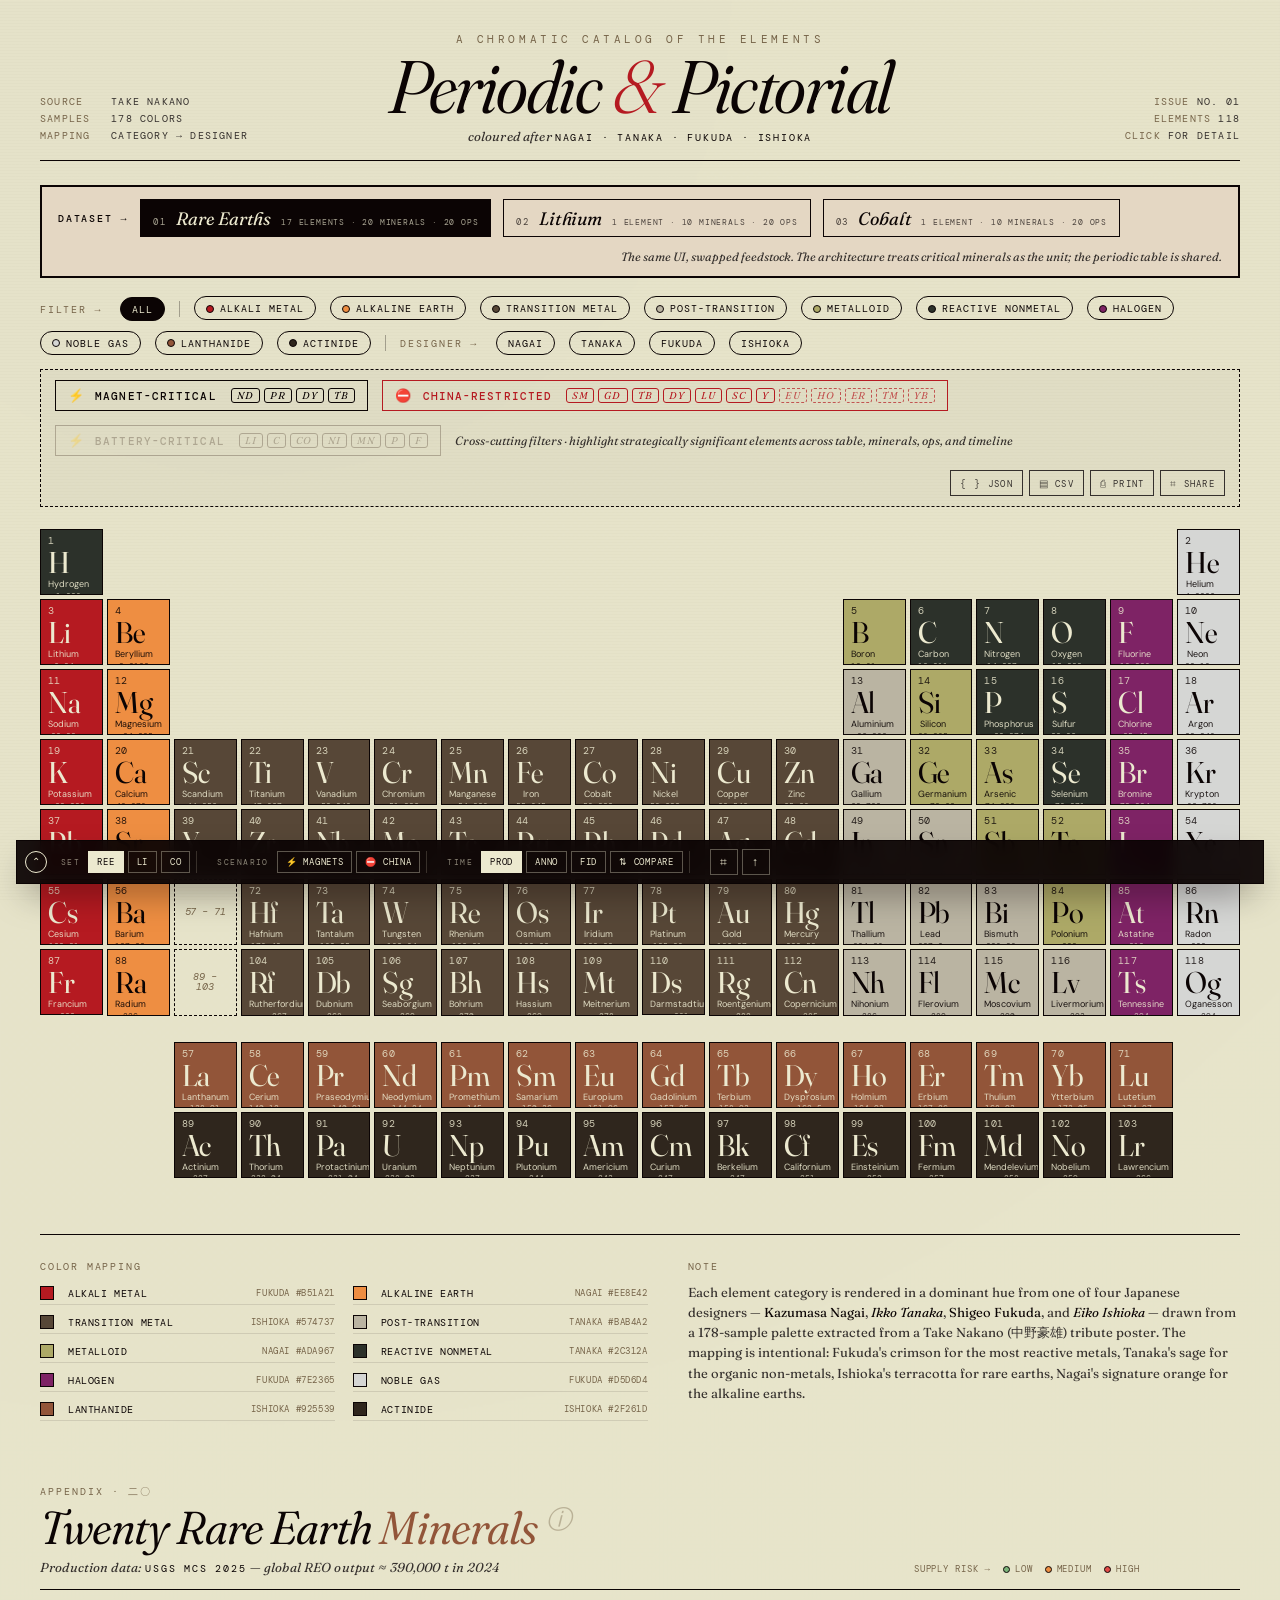
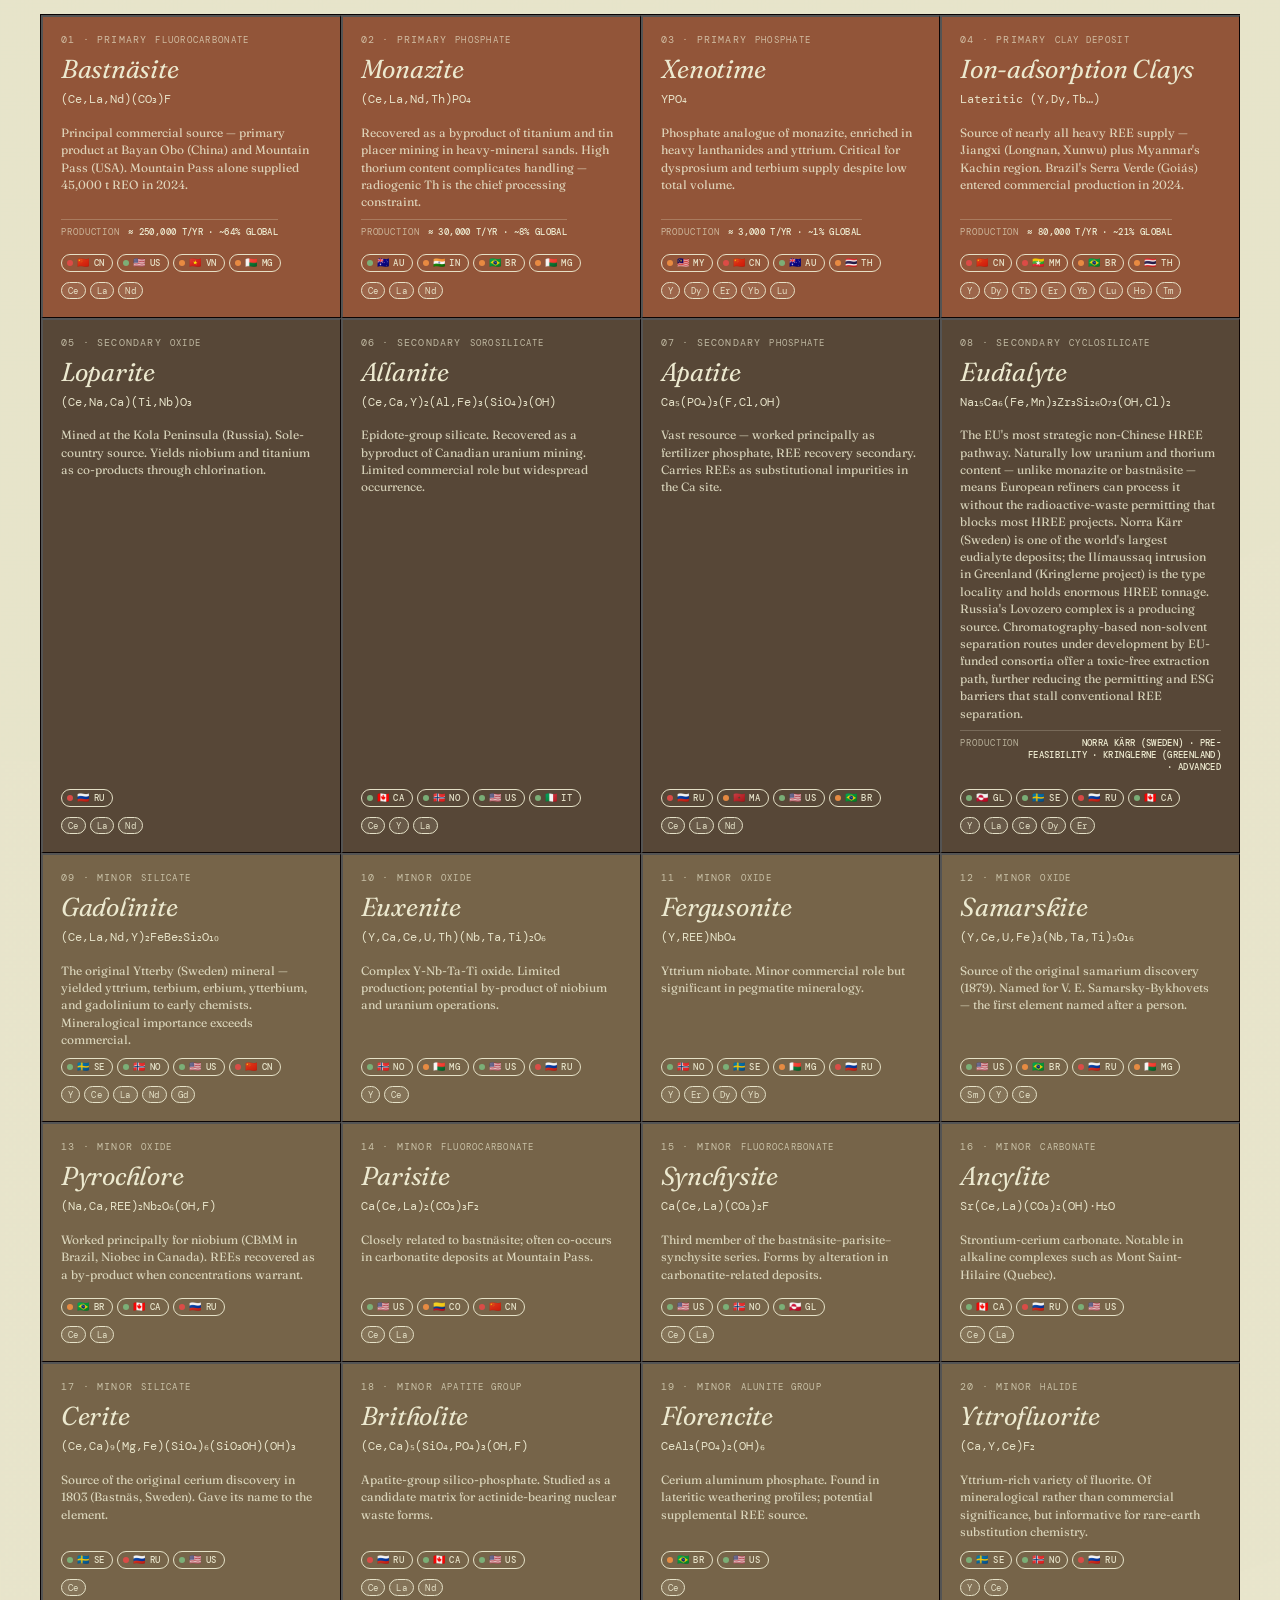
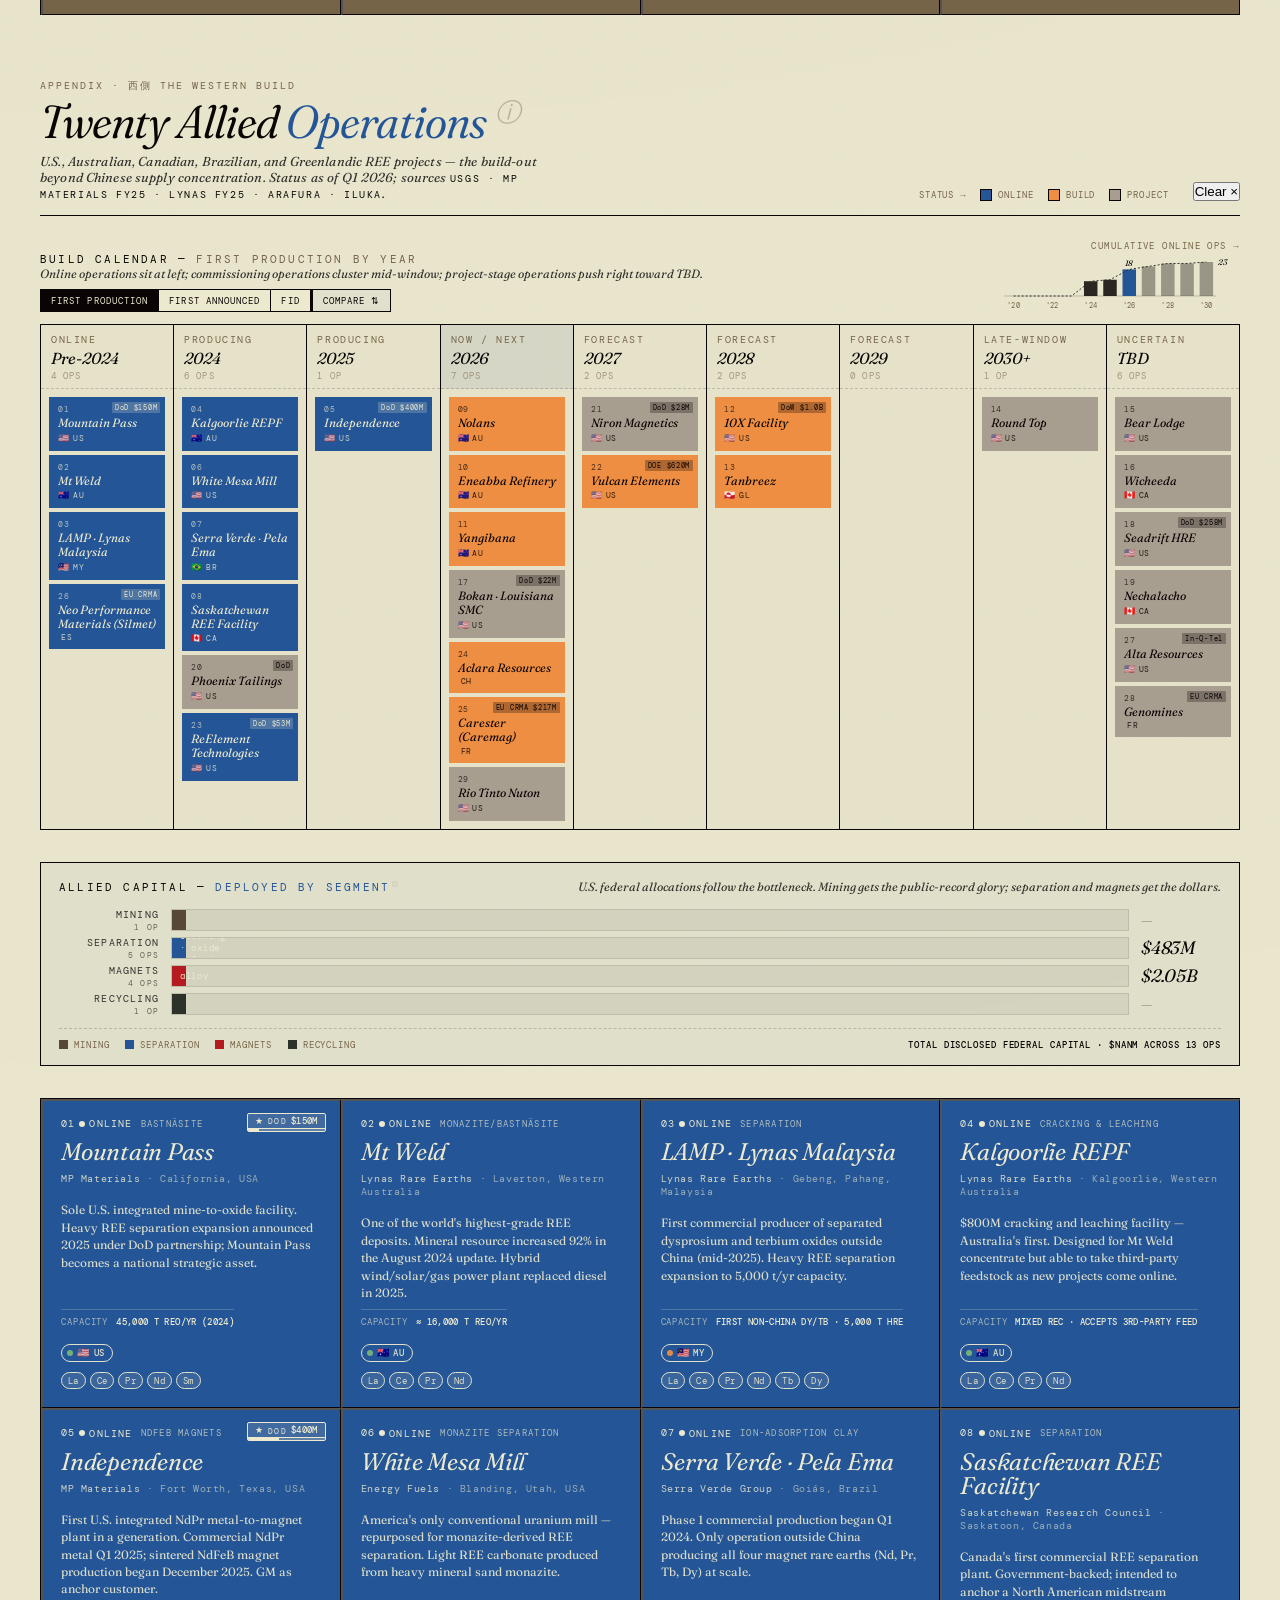
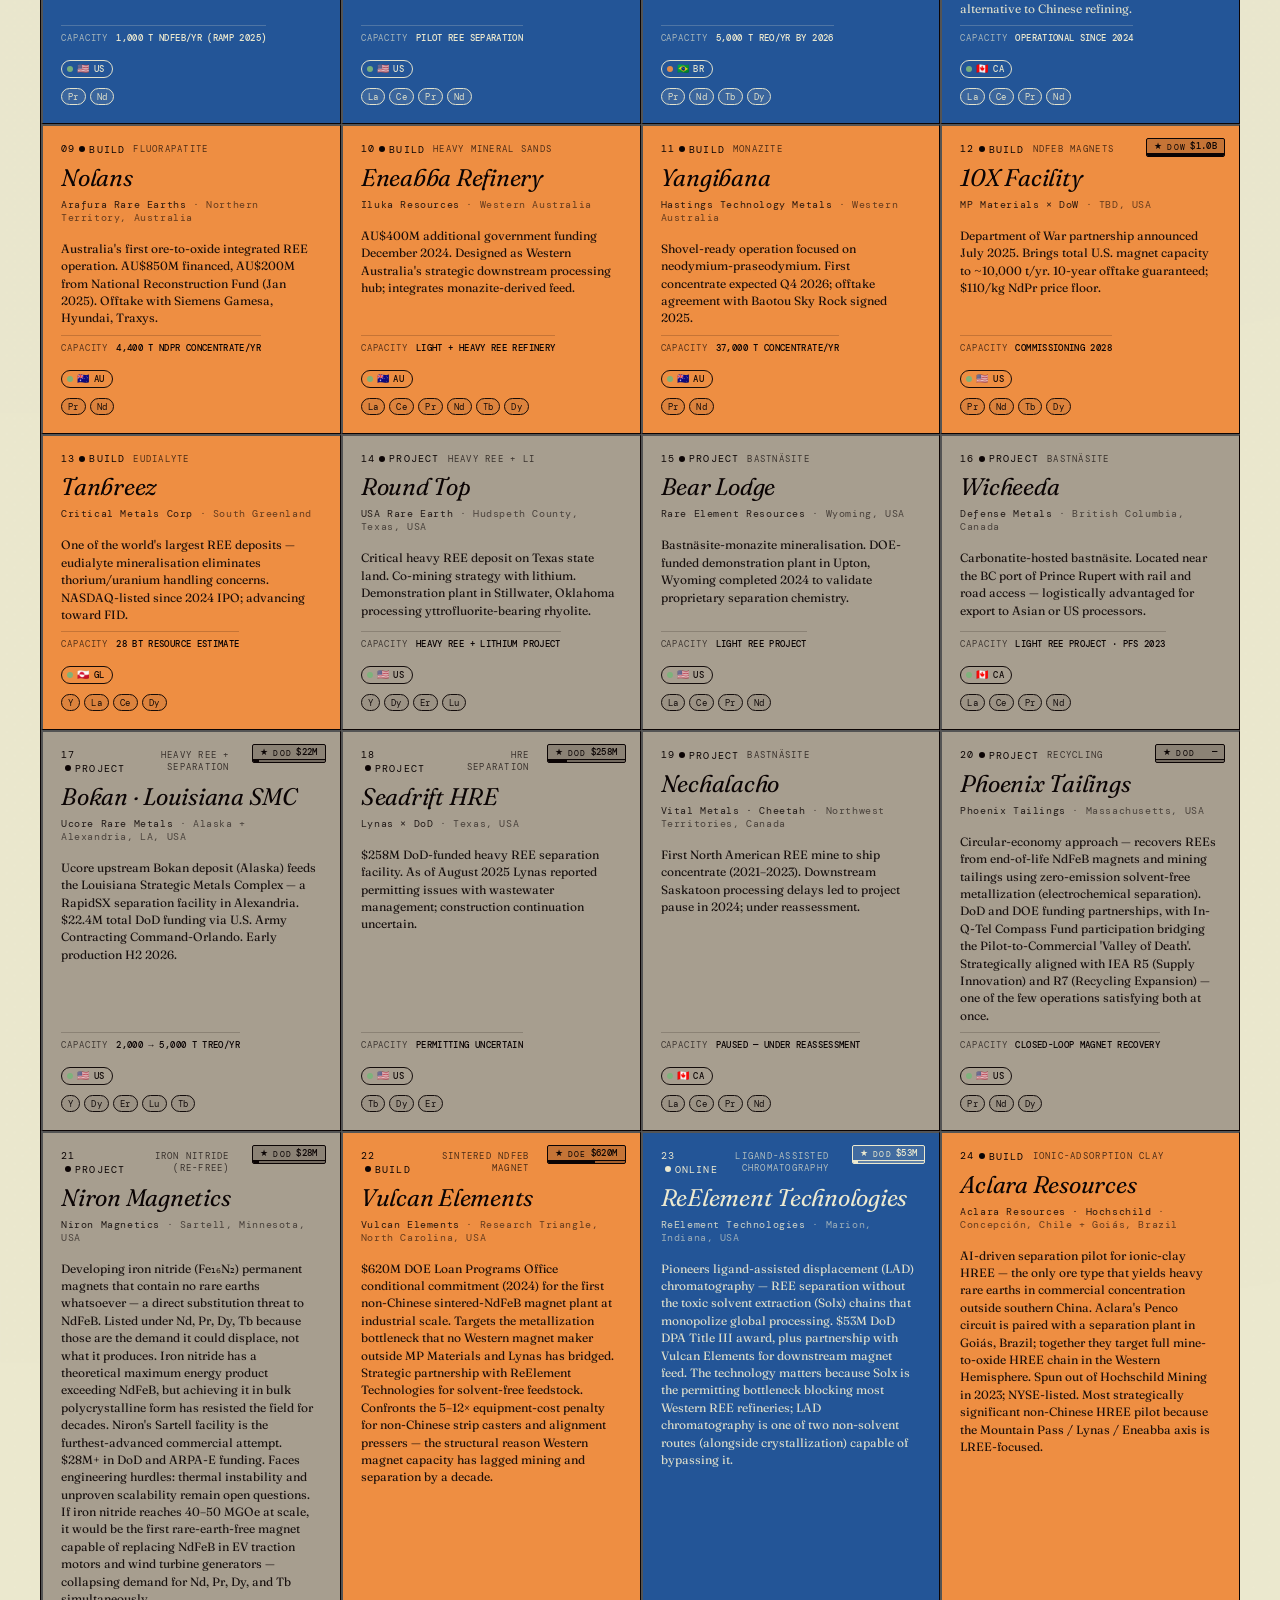
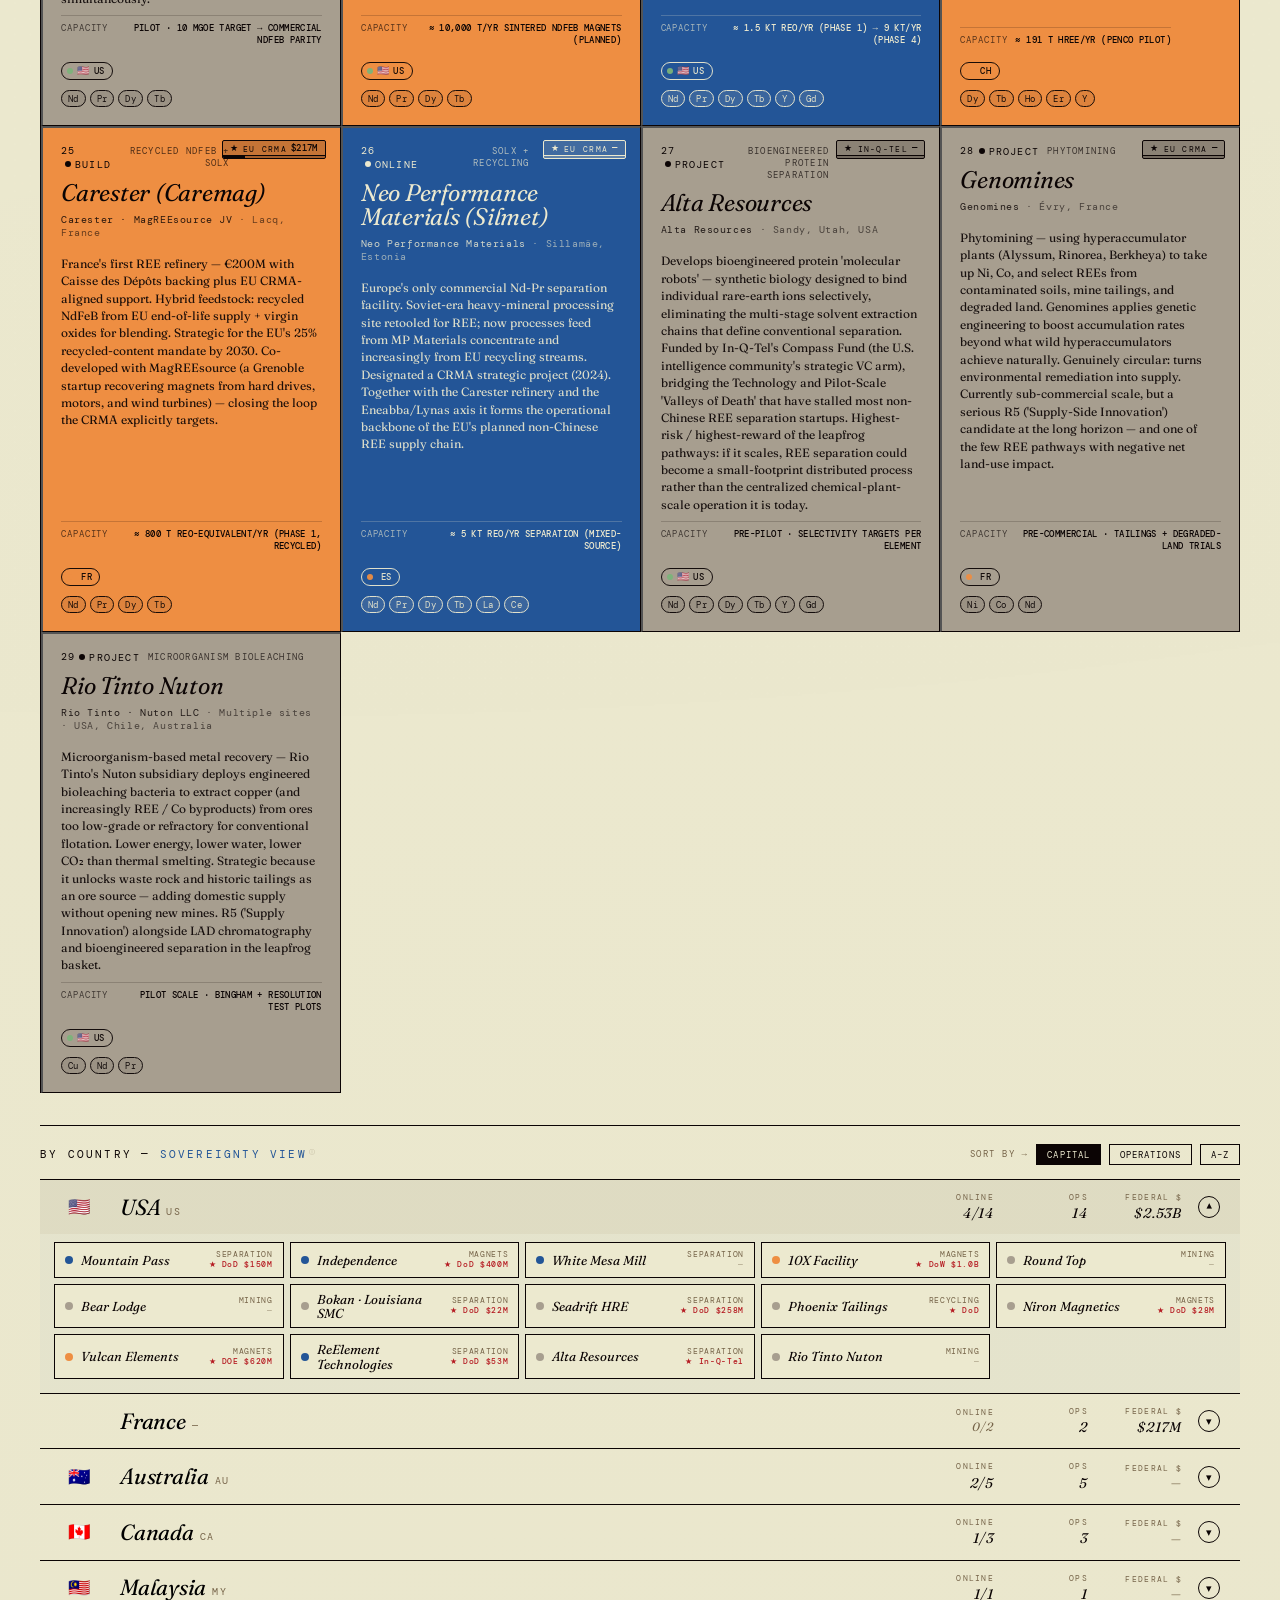
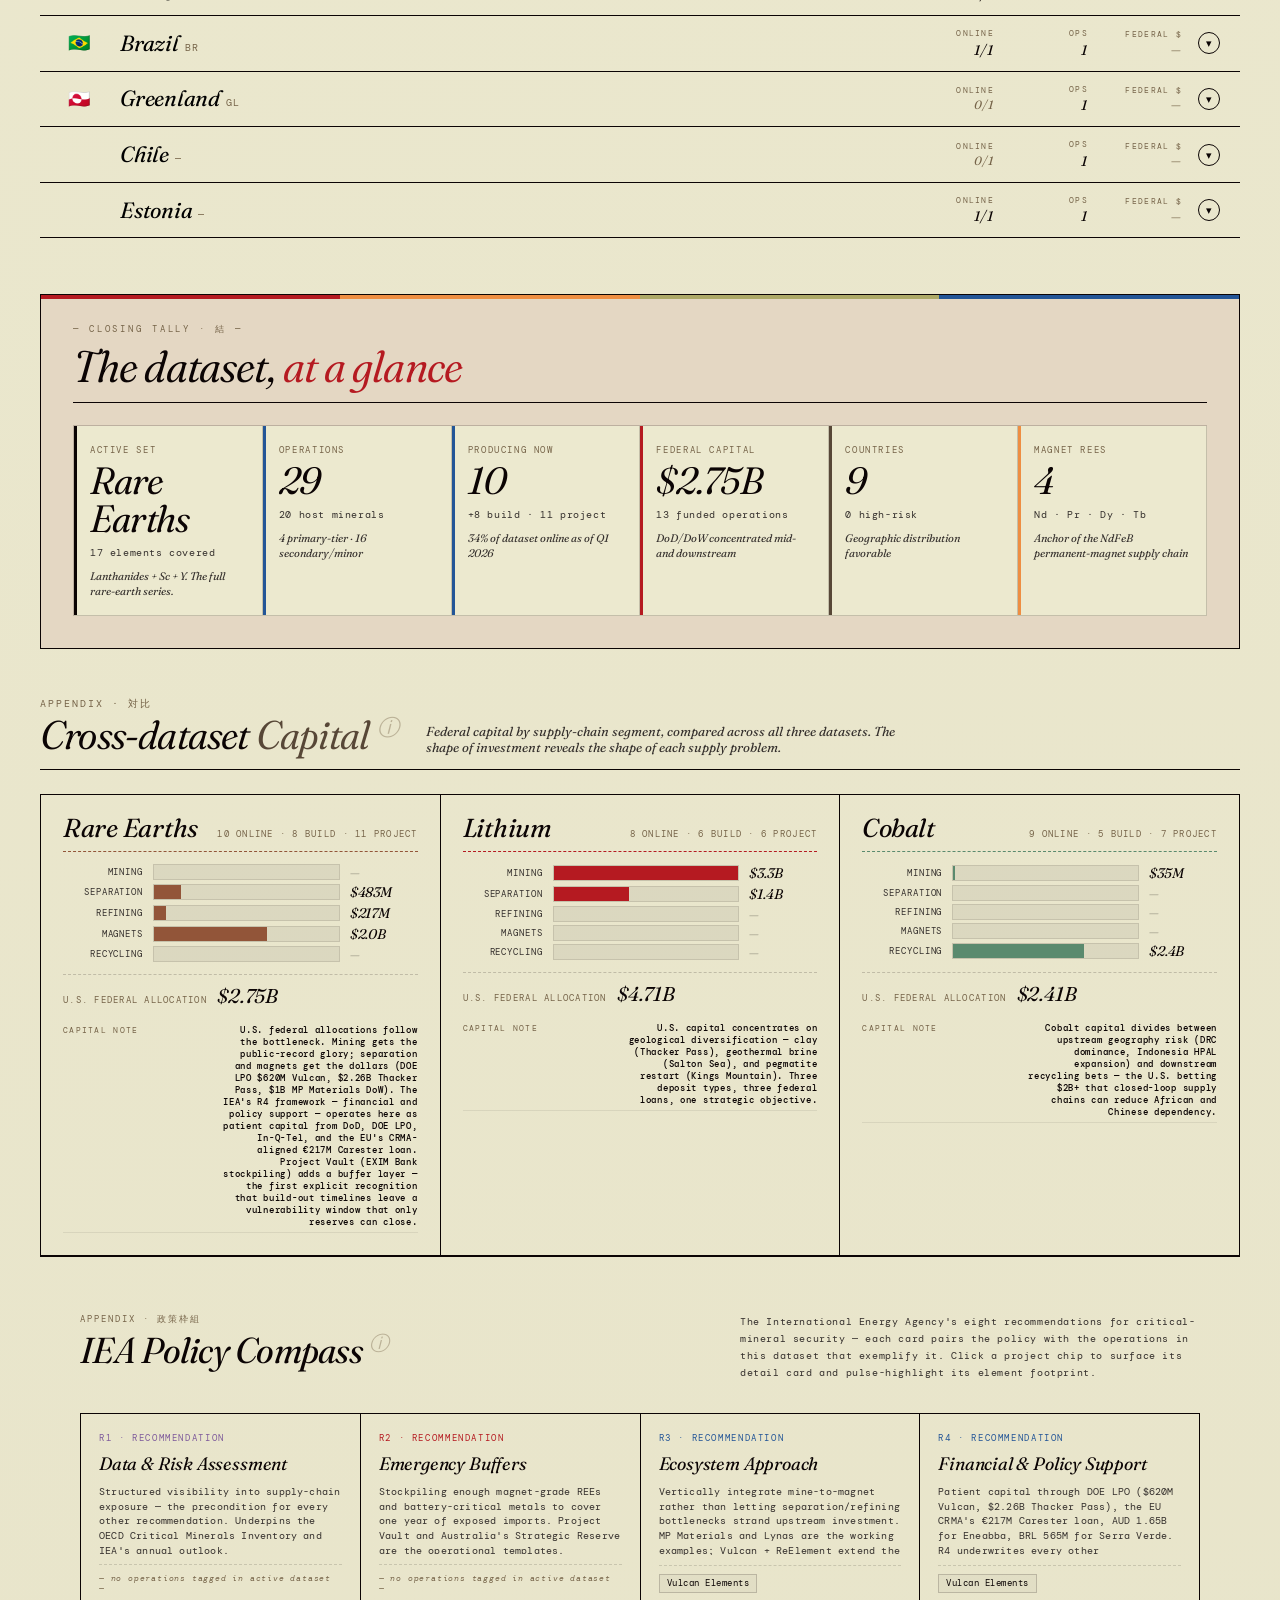
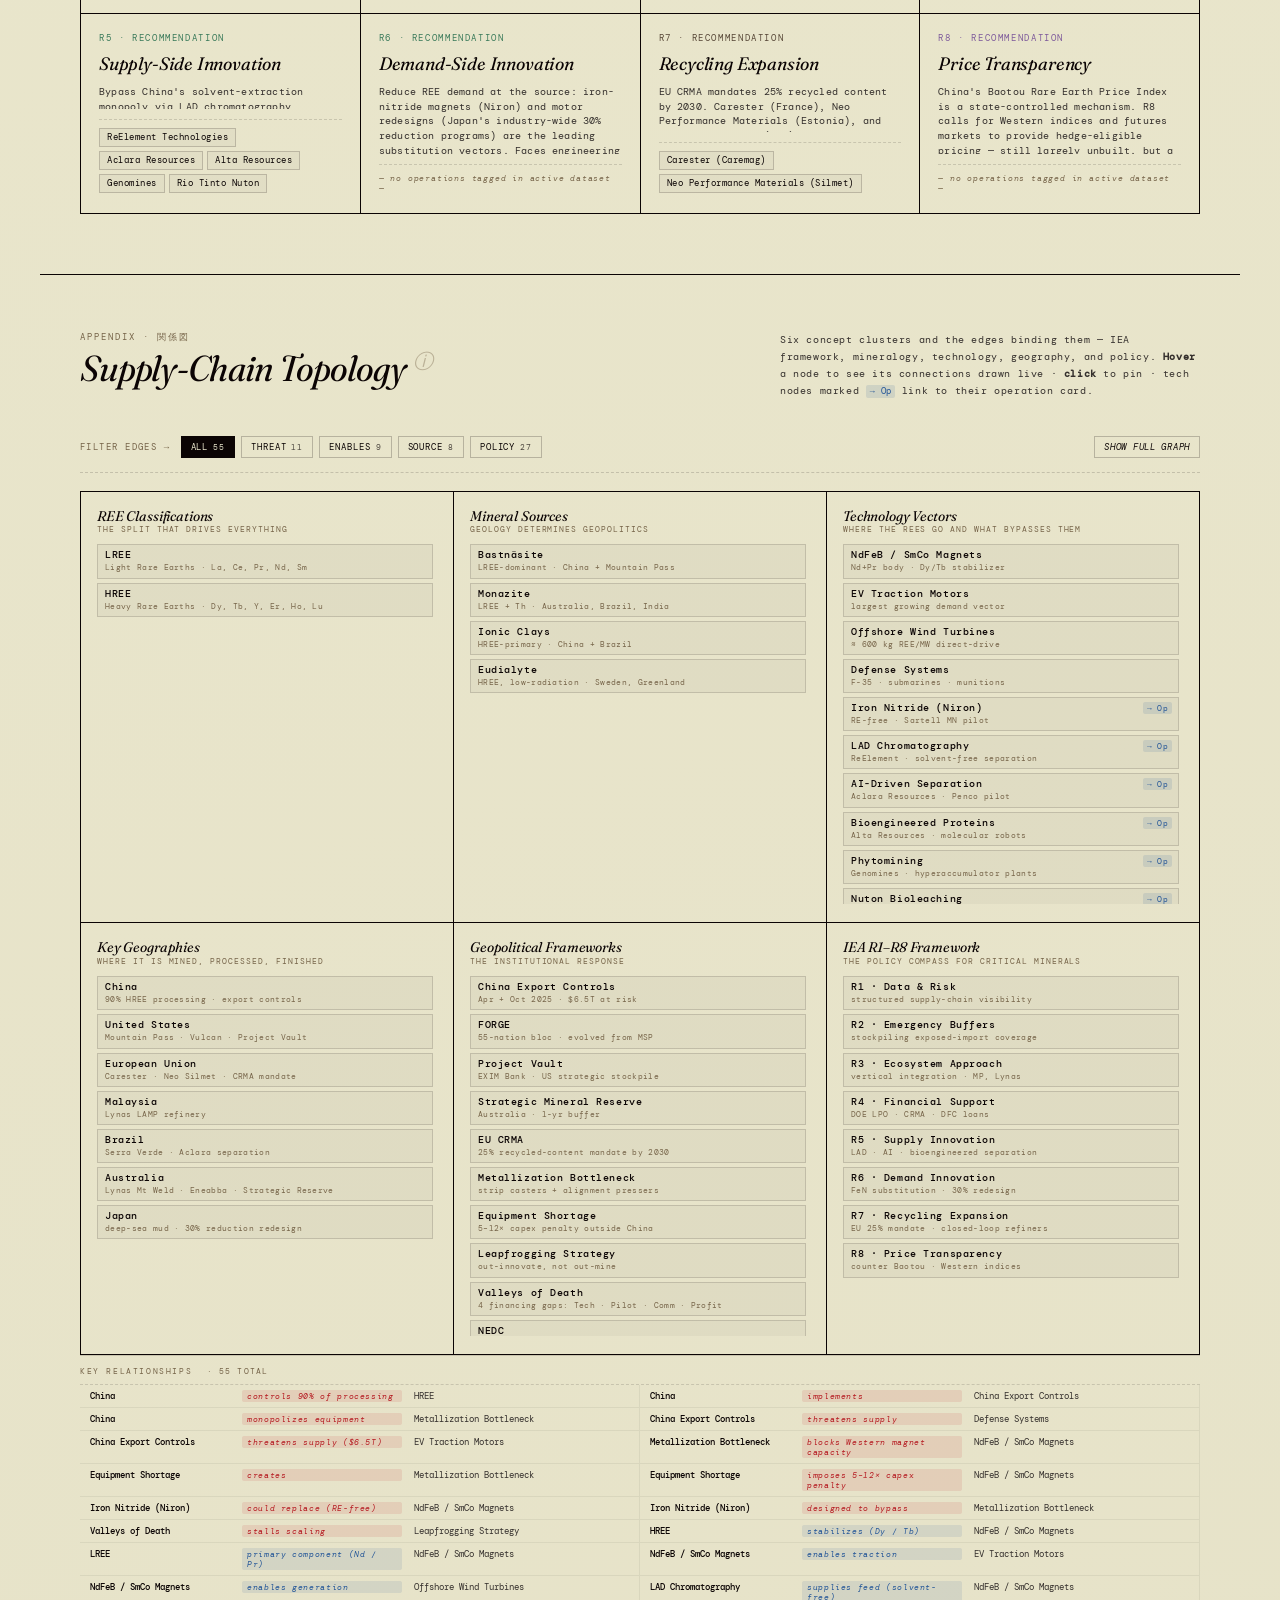
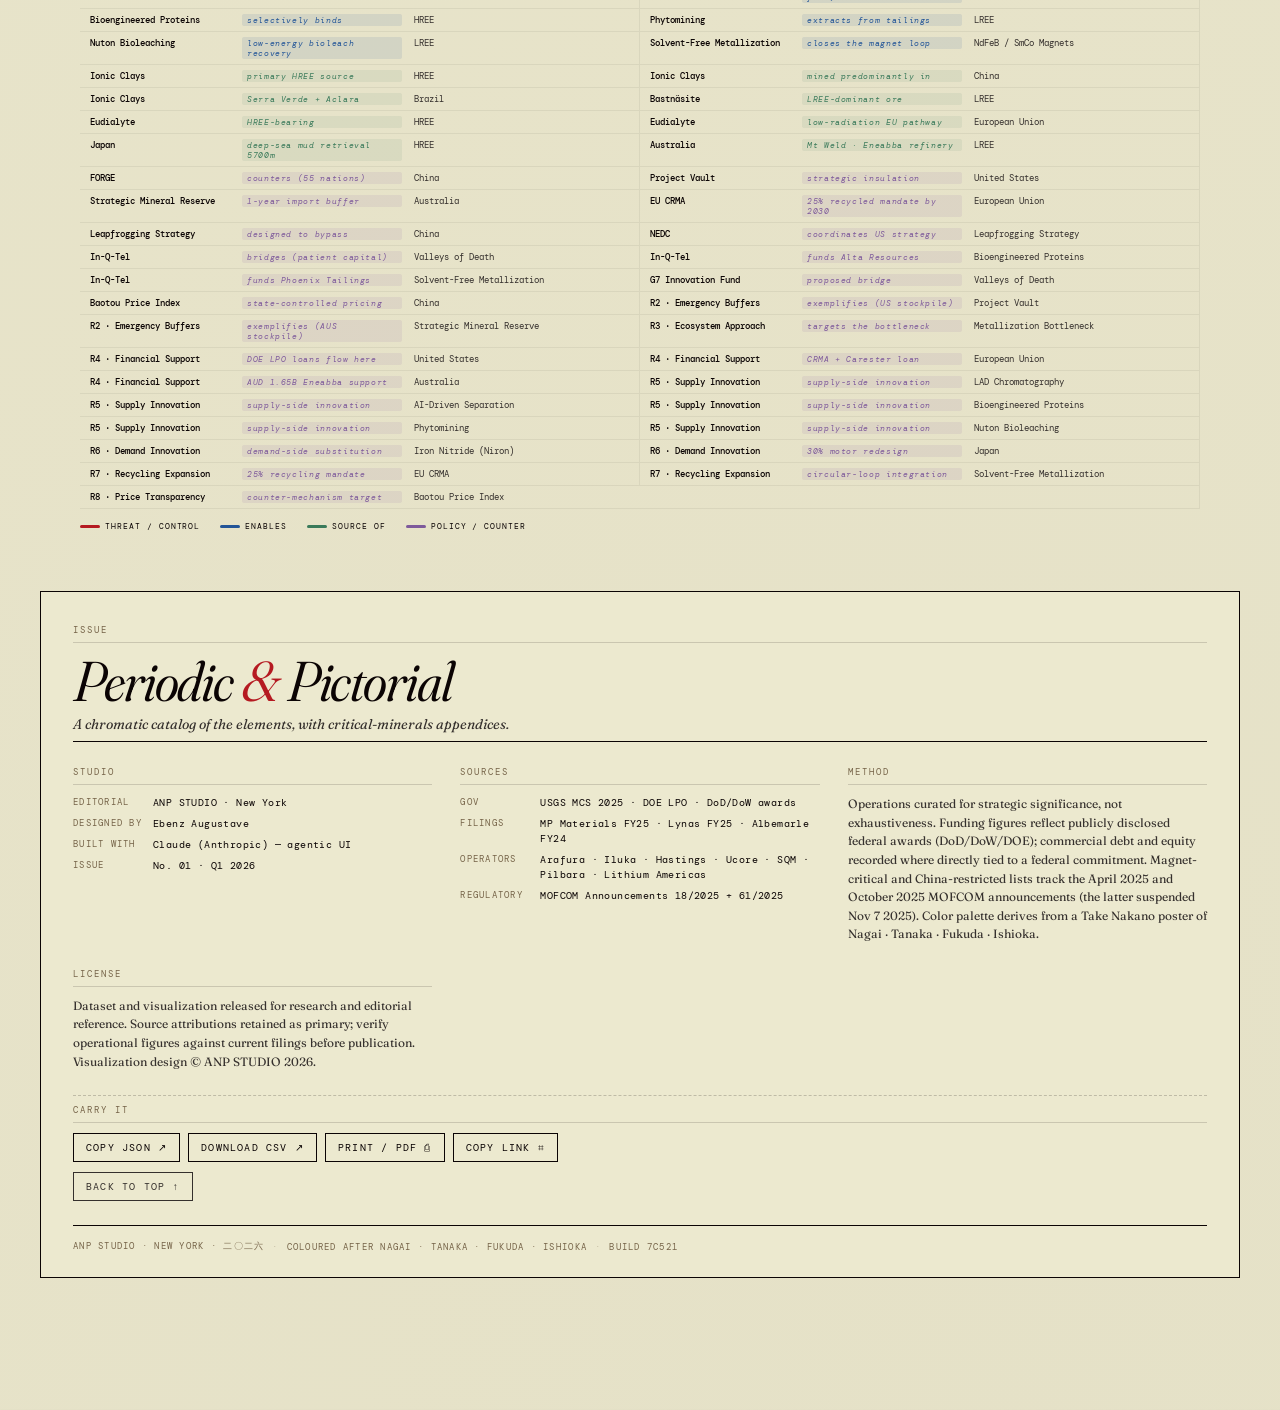
==== periodic-table.html @ ca3b2a59 "Cards: row-stretch + scrollable note (the working pattern) The natural-height approach (commit 3d85c" ====
<!DOCTYPE html>
<html lang="en">
<head>
<meta charset="UTF-8" />
<meta name="viewport" content="width=device-width, initial-scale=1.0" />
<title>The Periodic Table — after Nakano</title>
<link rel="preconnect" href="https://fonts.googleapis.com">
<link rel="preconnect" href="https://fonts.gstatic.com" crossorigin>
<link href="https://fonts.googleapis.com/css2?family=Fraunces:opsz,wght,SOFT@9..144,300..900,0..100&family=DM+Mono:wght@300;400;500&family=DM+Sans:opsz,wght@9..40,300..600&display=swap" rel="stylesheet">
<style>
  :root {
    /* Source palette — Take Nakano poster of Nagai · Tanaka · Fukuda · Ishioka */
    --bg-paper: #ECE9CF;          /* Fukuda — vellum cream */
    --bg-paper-2: #E4D7C3;        /* Ishioka — warmer cream */
    --ink: #0B0404;               /* Nagai — deep black */
    --ink-soft: #35302D;          /* Nagai — soft warm gray */
    --ink-muted: #766449;          /* Nagai — khaki */
    --rule: #0B0404;

    /* Category colors mapped to the four designers */
    --c-alkali:     #B51A21;       /* Fukuda — crimson */
    --c-alkaline:   #EE8E42;       /* Nagai  — orange */
    --c-transition: #574737;       /* Ishioka — umber */
    --c-post:       #BAB4A2;       /* Tanaka  — warm gray */
    --c-metalloid:  #ADA967;       /* Nagai   — olive */
    --c-nonmetal:   #2C312A;       /* Tanaka  — sage */
    --c-halogen:    #7E2365;       /* Fukuda  — magenta */
    --c-noble:      #D5D6D4;       /* Fukuda  — pale gray */
    --c-lanthanide: #925539;       /* Ishioka — terracotta */
    --c-actinide:   #2F261D;       /* Ishioka — near-black brown */

    /* Text-on-color */
    --on-light: #0B0404;
    --on-dark:  #ECE9CF;
  }

  * { box-sizing: border-box; margin: 0; padding: 0; }

  html, body {
    background: var(--bg-paper);
    color: var(--ink);
    font-family: "DM Sans", system-ui, sans-serif;
    font-feature-settings: "ss01", "ss02";
    -webkit-font-smoothing: antialiased;
    text-rendering: optimizeLegibility;
  }

  body {
    min-height: 100vh;
    padding: 32px 40px 80px;
    background-image:
      radial-gradient(circle at 20% 0%, rgba(11,4,4,0.03), transparent 60%),
      radial-gradient(circle at 80% 100%, rgba(118,100,73,0.06), transparent 50%);
  }

  /* Subtle paper texture */
  body::before {
    content: "";
    position: fixed; inset: 0;
    pointer-events: none;
    background-image:
      repeating-linear-gradient(0deg,
        rgba(11,4,4,0.012) 0px, rgba(11,4,4,0.012) 1px,
        transparent 1px, transparent 3px);
    z-index: 1;
  }

  /* ======== HEADER ======== */
  .masthead {
    display: grid;
    grid-template-columns: 1fr auto 1fr;
    align-items: end;
    gap: 24px;
    padding-bottom: 16px;
    border-bottom: 1px solid var(--ink);
    margin-bottom: 24px;
    position: relative;
    z-index: 2;
  }

  .colophon {
    font-family: "DM Mono", monospace;
    font-size: 10px;
    letter-spacing: 0.12em;
    text-transform: uppercase;
    color: var(--ink-soft);
    line-height: 1.7;
  }
  .colophon .label {
    display: inline-block;
    width: 64px;
    color: var(--ink-muted);
  }

  .title-block {
    text-align: center;
    padding: 0 8px;
  }
  .super {
    font-family: "DM Mono", monospace;
    font-size: 11px;
    letter-spacing: 0.32em;
    text-transform: uppercase;
    color: var(--ink-muted);
    margin-bottom: 6px;
  }
  h1 {
    font-family: "Fraunces", serif;
    font-variation-settings: "opsz" 144, "SOFT" 30;
    font-weight: 360;
    font-size: clamp(38px, 5.8vw, 78px);
    letter-spacing: -0.02em;
    line-height: 0.92;
    font-style: italic;
  }
  h1 .amp {
    font-style: italic;
    font-weight: 300;
    color: var(--c-alkali);
  }
  .deck {
    font-family: "Fraunces", serif;
    font-variation-settings: "opsz" 14;
    font-size: 13px;
    font-style: italic;
    color: var(--ink-soft);
    margin-top: 8px;
    letter-spacing: 0.01em;
  }
  .deck .designers {
    font-style: normal;
    font-family: "DM Mono", monospace;
    font-size: 10px;
    letter-spacing: 0.18em;
    text-transform: uppercase;
    color: var(--ink);
  }

  .meta {
    text-align: right;
    font-family: "DM Mono", monospace;
    font-size: 10px;
    letter-spacing: 0.12em;
    text-transform: uppercase;
    color: var(--ink-soft);
    line-height: 1.7;
  }
  .meta .label { color: var(--ink-muted); display: inline-block; min-width: 60px; }

  /* ======== DATASET STRIP — top-level mode switcher ======== */
  .dataset-strip {
    display: flex;
    align-items: center;
    gap: 12px;
    padding: 12px 16px;
    margin-bottom: 18px;
    border: 2px solid var(--ink);
    background: var(--bg-paper-2);
    flex-wrap: wrap;
    position: relative;
    z-index: 2;
  }
  .dataset-strip-label {
    font-family: "DM Mono", monospace;
    font-size: 10px;
    letter-spacing: 0.18em;
    text-transform: uppercase;
    color: var(--ink);
    font-weight: 500;
  }
  .dataset-btn {
    display: inline-flex;
    align-items: baseline;
    gap: 10px;
    background: transparent;
    border: 1px solid var(--ink);
    padding: 7px 12px 6px;
    cursor: pointer;
    transition: all 0.18s ease;
    font-family: inherit;
    color: var(--ink);
  }
  .dataset-btn:hover {
    background: rgba(11, 4, 4, 0.06);
  }
  .dataset-btn.active {
    background: var(--ink);
    color: var(--bg-paper);
  }
  .dataset-btn .ds-tag {
    font-family: "DM Mono", monospace;
    font-size: 9px;
    letter-spacing: 0.16em;
    opacity: 0.7;
  }
  .dataset-btn .ds-name {
    font-family: "Fraunces", serif;
    font-style: italic;
    font-variation-settings: "opsz" 24;
    font-size: 18px;
    letter-spacing: -0.01em;
  }
  .dataset-btn .ds-meta {
    font-family: "DM Mono", monospace;
    font-size: 8px;
    letter-spacing: 0.1em;
    text-transform: uppercase;
    opacity: 0.7;
  }
  .dataset-strip-note {
    font-family: "Fraunces", serif;
    font-style: italic;
    font-variation-settings: "opsz" 14;
    font-size: 12px;
    color: var(--ink-soft);
    margin-left: auto;
    flex: 1;
    text-align: right;
    min-width: 240px;
  }
  @media (max-width: 720px) {
    .dataset-strip-note { text-align: left; }
  }

  /* ======== FILTERS ======== */
  .controls {
    display: flex;
    flex-wrap: wrap;
    align-items: baseline;
    gap: 10px 14px;
    margin-bottom: 22px;
    position: relative;
    z-index: 2;
  }
  .controls-label {
    font-family: "DM Mono", monospace;
    font-size: 10px;
    letter-spacing: 0.18em;
    text-transform: uppercase;
    color: var(--ink-muted);
    margin-right: 4px;
  }
  .pill {
    cursor: pointer;
    background: transparent;
    border: 1px solid var(--ink);
    color: var(--ink);
    font-family: "DM Mono", monospace;
    font-size: 10px;
    letter-spacing: 0.1em;
    text-transform: uppercase;
    padding: 5px 11px 4px;
    border-radius: 999px;
    transition: all 0.18s ease;
    display: inline-flex;
    align-items: center;
    gap: 6px;
  }
  .pill:hover { background: var(--ink); color: var(--bg-paper); }
  .pill.active {
    background: var(--ink);
    color: var(--bg-paper);
  }
  .pill .swatch {
    width: 8px; height: 8px;
    border-radius: 50%;
    background: var(--swatch, currentColor);
    border: 1px solid currentColor;
  }
  .controls-divider {
    width: 1px; height: 16px; background: var(--ink); opacity: 0.3;
    align-self: center;
  }

  /* Magnet-critical filter bar — sits below standard filters */
  .magnet-bar {
    display: flex;
    align-items: center;
    gap: 14px;
    margin: -8px 0 22px;
    padding: 10px 14px;
    border: 1px dashed var(--ink);
    background: rgba(11, 4, 4, 0.025);
    position: relative;
    z-index: 2;
    flex-wrap: wrap;
  }
  .magnet-btn {
    display: inline-flex;
    align-items: center;
    gap: 10px;
    background: transparent;
    border: 1px solid var(--ink);
    color: var(--ink);
    font-family: "DM Mono", monospace;
    font-size: 11px;
    letter-spacing: 0.1em;
    text-transform: uppercase;
    padding: 7px 12px;
    cursor: pointer;
    transition: all 0.18s ease;
  }
  .magnet-btn:hover { background: var(--ink); color: var(--bg-paper); }
  .magnet-btn.active { background: var(--ink); color: var(--bg-paper); }
  .magnet-btn.active .me {
    background: var(--bg-paper);
    color: var(--ink);
    border-color: var(--bg-paper);
  }
  .magnet-btn.active .me-pending {
    background: transparent;
    color: var(--bg-paper);
    border: 1px dashed var(--bg-paper);
  }
  .china-btn {
    border-color: #B51A21;       /* Fukuda crimson — signals restriction */
    color: #B51A21;
  }
  .china-btn:hover {
    background: #B51A21;
    color: var(--bg-paper);
  }
  .china-btn.active {
    background: #B51A21;
    color: var(--bg-paper);
    border-color: #B51A21;
  }
  .china-btn .me { border-color: currentColor; }
  .china-btn .me-pending {
    border-style: dashed;
    opacity: 0.7;
  }

  .export-cluster {
    display: inline-flex;
    margin-left: auto;
    align-self: center;
    gap: 6px;
  }
  .export-btn {
    display: inline-flex;
    align-items: center;
    gap: 6px;
    background: transparent;
    border: 1px solid var(--ink-soft);
    color: var(--ink-soft);
    font-family: "DM Mono", monospace;
    font-size: 9px;
    letter-spacing: 0.14em;
    text-transform: uppercase;
    padding: 6px 9px 5px;
    cursor: pointer;
    transition: all 0.15s ease;
  }
  .export-btn:hover { background: var(--ink-soft); color: var(--bg-paper); }
  .export-btn .ec-icon { font-size: 10px; opacity: 0.85; }
  .export-btn.copied {
    background: var(--c-nonmetal);
    color: var(--bg-paper);
    border-color: var(--c-nonmetal);
  }
  .magnet-icon {
    font-size: 13px;
    line-height: 1;
  }
  .magnet-label {
    font-weight: 500;
  }
  .magnet-elements {
    display: inline-flex;
    gap: 4px;
    margin-left: 4px;
  }
  .me {
    display: inline-block;
    padding: 2px 5px 1px;
    border: 1px solid currentColor;
    border-radius: 3px;
    font-size: 10px;
    font-family: "Fraunces", serif;
    font-style: italic;
    line-height: 1;
    transition: all 0.18s ease;
  }
  .magnet-note {
    font-family: "Fraunces", serif;
    font-variation-settings: "opsz" 14;
    font-style: italic;
    font-size: 12px;
    color: var(--ink-soft);
  }
  @media (max-width: 720px) {
    .magnet-bar { flex-direction: column; align-items: flex-start; gap: 6px; }
    .magnet-note { font-size: 11px; }
  }

  /* ======== TABLE GRID ======== */
  .table-wrap {
    position: relative;
    z-index: 2;
    overflow-x: auto;
    padding-bottom: 8px;
  }
  .ptable {
    display: grid;
    grid-template-columns: repeat(18, minmax(58px, 1fr));
    grid-template-rows: repeat(7, minmax(64px, auto)) 18px repeat(2, minmax(64px, auto));
    gap: 4px;
    min-width: 1120px;
  }

  /* Column header markers */
  .group-label {
    grid-row: 8;
    font-family: "DM Mono", monospace;
    font-size: 9px;
    letter-spacing: 0.1em;
    color: var(--ink-muted);
    text-align: center;
    align-self: center;
  }

  /* Element cells */
  .el {
    position: relative;
    aspect-ratio: 1 / 1.05;
    padding: 6px 7px 7px;
    cursor: pointer;
    border: 1px solid var(--ink);
    background: var(--cell-bg, #fff);
    color: var(--cell-fg, var(--ink));
    transition: transform 0.18s cubic-bezier(0.2, 0.8, 0.3, 1.1),
                box-shadow 0.18s ease,
                opacity 0.2s ease,
                filter 0.2s ease;
    display: flex;
    flex-direction: column;
    justify-content: space-between;
    overflow: hidden;
    user-select: none;
  }
  .el .num {
    font-family: "DM Mono", monospace;
    font-size: 10px;
    line-height: 1;
    opacity: 0.85;
    letter-spacing: 0.02em;
  }
  .el .sym {
    font-family: "Fraunces", serif;
    font-variation-settings: "opsz" 144;
    font-weight: 400;
    font-size: clamp(20px, 2.4vw, 30px);
    letter-spacing: -0.01em;
    line-height: 1;
    text-align: center;
    margin: 2px 0;
  }
  .el .nm {
    font-family: "DM Sans", sans-serif;
    font-size: 9px;
    text-align: center;
    line-height: 1.05;
    opacity: 0.92;
    overflow: hidden;
    text-overflow: ellipsis;
    white-space: nowrap;
  }
  .el .mass {
    font-family: "DM Mono", monospace;
    font-size: 8px;
    text-align: center;
    opacity: 0.7;
    line-height: 1;
    margin-top: 2px;
  }

  .el:hover {
    transform: translateY(-2px) scale(1.04);
    z-index: 4;
    box-shadow:
      0 12px 28px -8px rgba(11,4,4,0.35),
      0 0 0 1px var(--ink);
  }

  .el.dimmed { opacity: 0.18; filter: saturate(0.4); }

  .el.selected {
    transform: scale(1.06);
    z-index: 5;
    box-shadow:
      0 0 0 2px var(--ink),
      0 0 0 4px var(--bg-paper),
      0 16px 36px -10px rgba(11,4,4,0.5);
  }

  /* Lanth/Act marker rows */
  .placeholder {
    border: 1px dashed var(--ink);
    background: transparent;
    color: var(--ink-muted);
    cursor: default;
    opacity: 0.5;
  }
  .placeholder:hover { transform: none; box-shadow: none; }
  .placeholder .sym {
    font-family: "DM Mono", monospace;
    font-size: 10px;
    font-style: italic;
    text-align: center;
    margin: auto 0;
  }

  /* Period numbers (left side) */
  .period-num {
    grid-column: 1;
    font-family: "DM Mono", monospace;
    font-size: 10px;
    color: var(--ink-muted);
    align-self: center;
    justify-self: end;
    padding-right: 4px;
    pointer-events: none;
  }

  /* ======== DETAIL PANEL ======== */
  .detail-overlay {
    position: fixed;
    inset: 0;
    background: rgba(11, 4, 4, 0.55);
    backdrop-filter: blur(2px);
    z-index: 50;
    opacity: 0;
    pointer-events: none;
    transition: opacity 0.25s ease;
  }
  .detail-overlay.open { opacity: 1; pointer-events: auto; }

  .detail-panel,
  .section-detail-panel {
    position: fixed;
    top: 50%;
    left: 50%;
    transform: translate(-50%, -48%) scale(0.96);
    background: var(--bg-paper);
    border: 1px solid var(--ink);
    width: min(640px, 92vw);
    max-height: 86vh;
    overflow-y: auto;
    z-index: 51;
    opacity: 0;
    pointer-events: none;
    transition: all 0.3s cubic-bezier(0.2, 0.8, 0.3, 1.1);
    box-shadow: 0 30px 80px -20px rgba(11,4,4,0.5);
  }
  .detail-panel.open,
  .section-detail-panel.open {
    opacity: 1;
    pointer-events: auto;
    transform: translate(-50%, -50%) scale(1);
  }

  /* === Section-detail panel (about-this-section card) === */
  .sd-header {
    padding: 36px 36px 22px;
    border-bottom: 1px solid var(--ink);
  }
  .sd-eyebrow {
    font-family: "DM Mono", monospace;
    font-size: 9px;
    letter-spacing: 0.22em;
    text-transform: uppercase;
    color: var(--ink-muted);
    margin-bottom: 8px;
  }
  .sd-title {
    font-family: "Fraunces", serif;
    font-style: italic;
    font-variation-settings: "opsz" 72, "SOFT" 20;
    font-size: 38px;
    line-height: 1.05;
    letter-spacing: -0.02em;
    margin: 0 0 12px;
    color: var(--ink);
  }
  .sd-title .accent { color: #574737; font-style: italic; }
  .sd-deck {
    font-family: "Fraunces", serif;
    font-variation-settings: "opsz" 14;
    font-size: 14px;
    line-height: 1.5;
    color: var(--ink-soft);
    letter-spacing: -0.005em;
  }
  .sd-body { padding: 24px 36px 36px; display: flex; flex-direction: column; gap: 22px; }
  .sd-block {
    display: flex;
    flex-direction: column;
    gap: 6px;
  }
  .sd-block-head {
    font-family: "DM Mono", monospace;
    font-size: 9px;
    letter-spacing: 0.18em;
    text-transform: uppercase;
    color: var(--ink-muted);
  }
  .sd-block-body {
    font-family: "Fraunces", serif;
    font-variation-settings: "opsz" 14;
    font-size: 13.5px;
    line-height: 1.55;
    color: var(--ink);
    letter-spacing: -0.003em;
  }
  .sd-fact-grid {
    display: grid;
    grid-template-columns: repeat(auto-fit, minmax(140px, 1fr));
    gap: 0;
    border-top: 1px solid rgba(11,4,4,0.14);
    border-left: 1px solid rgba(11,4,4,0.14);
  }
  .sd-fact {
    border-right: 1px solid rgba(11,4,4,0.14);
    border-bottom: 1px solid rgba(11,4,4,0.14);
    padding: 12px 14px;
    display: flex;
    flex-direction: column;
    gap: 4px;
  }
  .sd-fact .k {
    font-family: "DM Mono", monospace;
    font-size: 8px;
    letter-spacing: 0.16em;
    text-transform: uppercase;
    color: var(--ink-muted);
  }
  .sd-fact .v {
    font-family: "Fraunces", serif;
    font-style: italic;
    font-variation-settings: "opsz" 36;
    font-size: 22px;
    letter-spacing: -0.01em;
    color: var(--ink);
  }
  .sd-bullets {
    list-style: none;
    padding: 0;
    margin: 0;
    display: flex;
    flex-direction: column;
    gap: 10px;
  }
  .sd-bullets li {
    display: grid;
    grid-template-columns: 16px 1fr;
    gap: 10px;
    font-family: "Fraunces", serif;
    font-variation-settings: "opsz" 14;
    font-size: 13px;
    line-height: 1.5;
    color: var(--ink);
  }
  .sd-bullets li::before {
    content: "→";
    font-style: italic;
    font-size: 14px;
    color: var(--ink-muted);
    line-height: 1.4;
  }
  .sd-bullets strong {
    font-family: "DM Mono", monospace;
    font-size: 11px;
    letter-spacing: 0.04em;
    font-style: normal;
    margin-right: 4px;
  }

  /* Clickable section-title affordance — small ⓘ badge appears on hover */
  .section-title-clickable {
    cursor: pointer;
    position: relative;
    display: inline-block;
    transition: color 0.15s ease;
  }
  .section-title-clickable::after {
    content: "ⓘ";
    font-family: "DM Mono", monospace;
    font-size: 0.55em;
    color: var(--ink-muted);
    margin-left: 0.35em;
    vertical-align: super;
    opacity: 0.4;
    transition: opacity 0.15s ease, color 0.15s ease;
  }
  .section-title-clickable:hover::after { opacity: 1; color: #574737; }
  .section-title-clickable:hover { color: var(--ink); }

  .detail-header {
    display: grid;
    grid-template-columns: 200px 1fr;
    gap: 0;
    border-bottom: 1px solid var(--ink);
  }
  .detail-symbol {
    background: var(--cell-bg);
    color: var(--cell-fg);
    padding: 24px 16px;
    text-align: center;
    border-right: 1px solid var(--ink);
    display: flex;
    flex-direction: column;
    justify-content: center;
    align-items: center;
    gap: 6px;
  }
  .detail-symbol .num {
    font-family: "DM Mono", monospace;
    font-size: 12px;
    letter-spacing: 0.08em;
  }
  .detail-symbol .sym {
    font-family: "Fraunces", serif;
    font-variation-settings: "opsz" 144;
    font-weight: 350;
    font-size: 80px;
    line-height: 1;
    letter-spacing: -0.02em;
  }
  .detail-symbol .mass {
    font-family: "DM Mono", monospace;
    font-size: 11px;
    opacity: 0.85;
  }

  .detail-name {
    padding: 24px 28px;
    display: flex;
    flex-direction: column;
    justify-content: center;
  }
  .detail-name .super {
    font-family: "DM Mono", monospace;
    font-size: 10px;
    letter-spacing: 0.18em;
    text-transform: uppercase;
    color: var(--ink-muted);
    margin-bottom: 6px;
  }
  .detail-name h2 {
    font-family: "Fraunces", serif;
    font-variation-settings: "opsz" 36;
    font-weight: 380;
    font-style: italic;
    font-size: 36px;
    line-height: 1;
    letter-spacing: -0.01em;
  }
  .detail-name .designer-tag {
    margin-top: 14px;
    font-family: "DM Mono", monospace;
    font-size: 10px;
    letter-spacing: 0.12em;
    text-transform: uppercase;
    color: var(--ink-soft);
    display: flex;
    align-items: center;
    gap: 8px;
  }
  .detail-name .designer-tag .dot {
    width: 10px; height: 10px; border-radius: 50%;
    border: 1px solid var(--ink);
    background: var(--cell-bg);
  }

  .detail-body {
    padding: 24px 28px 28px;
    display: grid;
    grid-template-columns: repeat(2, 1fr);
    gap: 18px 28px;
  }
  .field {
    display: flex;
    flex-direction: column;
    gap: 4px;
    border-top: 1px solid rgba(11,4,4,0.15);
    padding-top: 12px;
  }
  .field .k {
    font-family: "DM Mono", monospace;
    font-size: 9px;
    letter-spacing: 0.16em;
    text-transform: uppercase;
    color: var(--ink-muted);
  }
  .field .v {
    font-family: "Fraunces", serif;
    font-variation-settings: "opsz" 14;
    font-size: 16px;
    color: var(--ink);
  }
  .field .v.mono {
    font-family: "DM Mono", monospace;
    font-size: 13px;
  }

  .detail-close {
    position: absolute;
    top: 12px; right: 12px;
    background: transparent;
    border: 1px solid var(--ink);
    width: 28px; height: 28px;
    border-radius: 50%;
    cursor: pointer;
    font-family: "DM Mono", monospace;
    font-size: 14px;
    color: var(--ink);
    display: flex; align-items: center; justify-content: center;
    transition: all 0.15s ease;
    z-index: 2;
  }
  .detail-close:hover { background: var(--ink); color: var(--bg-paper); }

  /* ======== LEGEND / FOOTER ======== */
  footer {
    margin-top: 48px;
    padding-top: 24px;
    border-top: 1px solid var(--ink);
    display: grid;
    grid-template-columns: 1.1fr 1fr;
    gap: 40px;
    position: relative;
    z-index: 2;
  }

  .legend-grid {
    display: grid;
    grid-template-columns: repeat(2, 1fr);
    gap: 6px 18px;
  }
  .legend-row {
    display: grid;
    grid-template-columns: 18px 1fr auto;
    gap: 10px;
    align-items: center;
    padding: 4px 0;
    font-family: "DM Mono", monospace;
    font-size: 10px;
    letter-spacing: 0.06em;
    text-transform: uppercase;
    border-bottom: 1px solid rgba(11,4,4,0.1);
  }
  .legend-row .chip {
    width: 14px; height: 14px;
    border: 1px solid var(--ink);
  }
  .legend-row .name { color: var(--ink); }
  .legend-row .src { color: var(--ink-muted); font-size: 9px; }

  .source-block {
    font-family: "Fraunces", serif;
    font-variation-settings: "opsz" 14;
    font-size: 13px;
    line-height: 1.55;
    color: var(--ink-soft);
  }
  .source-block .label {
    display: block;
    font-family: "DM Mono", monospace;
    font-size: 10px;
    letter-spacing: 0.18em;
    text-transform: uppercase;
    color: var(--ink-muted);
    margin-bottom: 8px;
  }
  .source-block strong { color: var(--ink); font-weight: 400; }
  .source-block em { color: var(--ink); }

  /* Responsive tweaks */
  @media (max-width: 900px) {
    body { padding: 20px 16px 60px; }
    .masthead { grid-template-columns: 1fr; text-align: left; }
    .title-block { text-align: left; }
    .meta { text-align: left; }
    footer { grid-template-columns: 1fr; }
    .detail-header { grid-template-columns: 1fr; }
    .detail-symbol { border-right: none; border-bottom: 1px solid var(--ink); }
    .detail-body { grid-template-columns: 1fr; }
  }

  /* ======== PRINT STYLESHEET ========
     Optimized for A4/Letter portrait. Hides interactive controls, expands
     accordions, forces a full read of the data without UI chrome. */
  @media print {
    @page { size: A4 portrait; margin: 14mm 12mm 16mm; }

    body {
      padding: 0;
      background: #fff;
      color: #000;
      font-size: 10pt;
    }
    body::before { display: none; }

    /* Hide interactive UI */
    .controls,
    .magnet-bar,
    .timeline-toggle,
    .country-sort,
    .clear-btn,
    .export-cluster,
    .detail-overlay,
    .detail-panel,
    .ca-chevron {
      display: none !important;
    }

    /* Ensure all accordion rows are open */
    .ca-row .ca-body { max-height: none !important; }

    /* Section breaks */
    .masthead { page-break-after: avoid; }
    .minerals-section,
    .ops-section,
    footer { page-break-before: always; }
    .timeline-block, .capital-block, .country-block,
    .ops-grid, .minerals-grid, .ptable {
      page-break-inside: avoid;
    }
    .mineral-card, .op-card, .ca-row {
      page-break-inside: avoid;
    }

    /* Compact masthead */
    .masthead { padding-bottom: 8px; margin-bottom: 12px; }
    h1 { font-size: 32pt !important; }

    /* Periodic table fits on a page */
    .ptable {
      grid-template-columns: repeat(18, 1fr) !important;
      min-width: 0 !important;
      font-size: 7pt !important;
    }
    .table-wrap { overflow: visible !important; }
    .el .sym { font-size: 14pt !important; }
    .el .nm { font-size: 6pt !important; }
    .el .num, .el .mass { font-size: 6pt !important; }

    /* Remove animations for print */
    .el { animation: none !important; }
    *, *::before, *::after {
      transition: none !important;
      animation: none !important;
    }

    /* Hide hover-only labels in compare view */
    .tlc-dot-label { display: none; }

    /* Capital block reads full-width */
    .capital-block { background: #f5f3ea !important; }

    /* Force the cumulative sparkline to stay visible */
    .sparkline-wrap { display: flex !important; }

    /* Enforce dark text on light backgrounds for print legibility */
    .op-card[data-status="online"],
    .mineral-card[data-tier="primary"],
    .mineral-card[data-tier="secondary"],
    .mineral-card[data-tier="minor"] {
      -webkit-print-color-adjust: exact;
      print-color-adjust: exact;
    }
    * { -webkit-print-color-adjust: exact; print-color-adjust: exact; }

    /* Add a watermark / source line */
    footer::after {
      content: "Periodic & Pictorial — REE dataset · Sources: USGS MCS 2025, MP Materials FY25, Lynas FY25, Arafura, Iluka, Hastings, Ucore. MOFCOM Announcements 18/2025 + 61/2025. Printed " attr(data-printed);
      display: block;
      margin-top: 12px;
      padding-top: 8px;
      border-top: 1px solid #000;
      font-family: "DM Mono", monospace;
      font-size: 7pt;
      color: #555;
    }
  }

  /* ======== PRINT — COMPACT 2-UP MODE ========
     Activated when <body class="print-compact"> is set — fits more per page
     by using denser type, two-column section layouts, and aggressive break
     placement. Reads as a tight one-pager rather than a leisurely document. */
  @media print {
    body.print-compact { font-size: 8.5pt; }
    body.print-compact h1 { font-size: 22pt !important; }
    body.print-compact .masthead { padding-bottom: 4px; margin-bottom: 6px; }

    /* Force consecutive sections onto the same page */
    body.print-compact .minerals-section,
    body.print-compact .ops-section {
      page-break-before: avoid;
    }
    /* Mineral cards in 3 columns instead of 2-3 auto */
    body.print-compact .minerals-grid {
      grid-template-columns: repeat(3, 1fr) !important;
    }
    body.print-compact .mineral-card {
      min-height: 0 !important;
      padding: 8px 10px 10px !important;
      font-size: 8pt;
    }
    body.print-compact .mineral-card .name {
      font-size: 14pt !important;
    }
    body.print-compact .mineral-card .note {
      font-size: 8pt !important;
      line-height: 1.3 !important;
    }
    /* Ops in 3 columns, denser */
    body.print-compact .ops-grid {
      grid-template-columns: repeat(3, 1fr) !important;
    }
    body.print-compact .op-card {
      min-height: 0 !important;
      padding: 8px 10px 10px !important;
    }
    body.print-compact .op-card .name {
      font-size: 13pt !important;
    }
    body.print-compact .op-card .note {
      font-size: 8pt !important;
      line-height: 1.3 !important;
    }
    /* Compact periodic table */
    body.print-compact .ptable {
      font-size: 6pt !important;
    }
    body.print-compact .el .sym { font-size: 11pt !important; }
    /* Capital block compresses */
    body.print-compact .capital-block { padding: 8px 10px 6px; }
    body.print-compact .timeline-block .timeline-deck { display: none; }
    /* Country accordion gets ultra-compact */
    body.print-compact .ca-header { padding: 6px 10px; }
    body.print-compact .ca-name { font-size: 14pt !important; }
    body.print-compact .ca-ops-list {
      grid-template-columns: repeat(3, 1fr) !important;
      gap: 3px;
      padding: 4px 10px 8px;
    }
    body.print-compact .ca-op-chip { padding: 4px 6px; font-size: 8pt; }
    body.print-compact .ca-op-name { font-size: 10pt; }
  }

  /* fade-in entrance */
  @keyframes fadeUp {
    from { opacity: 0; transform: translateY(6px); }
    to { opacity: 1; transform: translateY(0); }
  }
  .el { animation: fadeUp 0.5s cubic-bezier(0.2, 0.8, 0.3, 1) both; }

  /* Featured states for mineral highlighting */
  .el.featured {
    transform: scale(1.06);
    z-index: 3;
    box-shadow:
      0 0 0 2px var(--ink),
      0 0 0 4px var(--bg-paper),
      0 0 24px 4px rgba(146, 85, 57, 0.55);
    opacity: 1 !important;
    filter: none !important;
  }
  .el.featured-secondary {
    opacity: 0.92 !important;
    filter: none !important;
    box-shadow: 0 0 0 1px var(--ink), 0 0 0 3px var(--bg-paper);
    z-index: 2;
  }

  /* ======== MINERALS SECTION ======== */
  .minerals-section {
    margin-top: 64px;
    position: relative;
    z-index: 2;
  }
  .minerals-head {
    display: grid;
    grid-template-columns: 1fr auto auto;
    gap: 24px;
    align-items: end;
    padding-bottom: 14px;
    border-bottom: 1px solid var(--ink);
    margin-bottom: 24px;
  }
  .minerals-head .super {
    font-family: "DM Mono", monospace;
    font-size: 10px;
    letter-spacing: 0.2em;
    text-transform: uppercase;
    color: var(--ink-muted);
  }
  .minerals-head h2 {
    font-family: "Fraunces", serif;
    font-variation-settings: "opsz" 72, "SOFT" 30;
    font-weight: 360;
    font-style: italic;
    font-size: clamp(28px, 3.6vw, 48px);
    letter-spacing: -0.02em;
    line-height: 1;
  }
  .minerals-head h2 .accent { color: var(--c-lanthanide); }
  .minerals-head .clear-btn {
    background: transparent;
    border: 1px solid var(--ink);
    color: var(--ink);
    font-family: "DM Mono", monospace;
    font-size: 10px;
    letter-spacing: 0.12em;
    text-transform: uppercase;
    padding: 6px 12px;
    cursor: pointer;
    transition: all 0.15s ease;
    opacity: 0;
    pointer-events: none;
  }
  .minerals-head .clear-btn.visible {
    opacity: 1;
    pointer-events: auto;
  }
  .minerals-head .clear-btn:hover { background: var(--ink); color: var(--bg-paper); }

  .minerals-grid {
    display: grid;
    grid-template-columns: repeat(auto-fit, minmax(260px, 1fr));
    gap: 0;
    border-top: 1px solid var(--ink);
    border-left: 1px solid var(--ink);
  }
  .mineral-card {
    border-right: 1px solid var(--ink);
    border-bottom: 1px solid var(--ink);
    padding: 16px 18px 18px;
    background: var(--card-bg, transparent);
    color: var(--card-fg, var(--ink));
    text-align: left;
    cursor: pointer;
    transition: transform 0.18s ease, box-shadow 0.18s ease, filter 0.2s ease, opacity 0.2s ease;
    display: flex;
    flex-direction: column;
    gap: 8px;
    min-height: 240px;
    font-family: inherit;
    position: relative;
  }

  /* Tier-based card colors — each pulls from the source palette */
  .mineral-card[data-tier="primary"] {
    --card-bg: #925539;       /* Ishioka — terracotta */
    --card-fg: #ECE9CF;
    --card-rule: rgba(236, 233, 207, 0.25);
  }
  .mineral-card[data-tier="secondary"] {
    --card-bg: #574737;       /* Ishioka — deep umber */
    --card-fg: #ECE9CF;
    --card-rule: rgba(236, 233, 207, 0.22);
  }
  .mineral-card[data-tier="minor"] {
    --card-bg: #766449;       /* Nagai — khaki */
    --card-fg: #ECE9CF;
    --card-rule: rgba(236, 233, 207, 0.22);
  }

  .mineral-card:hover {
    transform: translateY(-2px);
    z-index: 2;
    box-shadow: 0 14px 30px -10px rgba(11, 4, 4, 0.35);
    filter: brightness(1.08);
  }
  .mineral-card.active {
    transform: translateY(-2px);
    box-shadow:
      inset 0 0 0 2px var(--bg-paper),
      0 0 0 2px var(--ink),
      0 14px 30px -10px rgba(11, 4, 4, 0.45);
    z-index: 3;
  }
  .mineral-card.dimmed { opacity: 0.28; }
  .mineral-card.contains-element {
    box-shadow: 0 0 0 2px var(--ink);
    filter: brightness(1.06);
  }

  .mineral-card .top-row {
    display: flex;
    justify-content: space-between;
    align-items: baseline;
    gap: 8px;
  }
  .mineral-card .rank {
    font-family: "DM Mono", monospace;
    font-size: 10px;
    letter-spacing: 0.12em;
    opacity: 0.7;
  }
  .mineral-card .type-label {
    font-family: "DM Mono", monospace;
    font-size: 9px;
    letter-spacing: 0.14em;
    text-transform: uppercase;
    opacity: 0.7;
    text-align: right;
  }
  .mineral-card .name {
    font-family: "Fraunces", serif;
    font-variation-settings: "opsz" 36, "SOFT" 20;
    font-weight: 380;
    font-style: italic;
    font-size: 26px;
    line-height: 1;
    letter-spacing: -0.01em;
    margin-top: 2px;
    color: var(--card-fg);
  }
  .mineral-card .formula {
    font-family: "DM Mono", monospace;
    font-size: 12px;
    margin-top: 2px;
    line-height: 1.3;
    word-break: break-word;
    opacity: 0.95;
  }
  .mineral-card .note {
    font-family: "Fraunces", serif;
    font-variation-settings: "opsz" 14;
    font-size: 12px;
    line-height: 1.45;
    opacity: 0.85;
    flex: 1 1 auto;
    min-height: 60px;
    overflow-y: auto;
    padding: 8px 4px 0 0;
    /* Subtle scrollbar — only appears when content overflows */
    scrollbar-width: thin;
    scrollbar-color: rgba(236, 233, 207, 0.32) transparent;
  }
  .mineral-card .note::-webkit-scrollbar { width: 6px; }
  .mineral-card .note::-webkit-scrollbar-track { background: transparent; }
  .mineral-card .note::-webkit-scrollbar-thumb {
    background: rgba(236, 233, 207, 0.28);
    border-radius: 3px;
  }
  .mineral-card .note::-webkit-scrollbar-thumb:hover { background: rgba(236, 233, 207, 0.5); }
  .mineral-card .note::-webkit-scrollbar { width: 6px; }
  .mineral-card .note::-webkit-scrollbar-track { background: transparent; }
  .mineral-card .note::-webkit-scrollbar-thumb {
    background: rgba(236, 233, 207, 0.28);
    border-radius: 3px;
  }
  .mineral-card .note::-webkit-scrollbar-thumb:hover { background: rgba(236, 233, 207, 0.5); }
  .mineral-card .stat-row {
    display: flex;
    justify-content: space-between;
    align-items: baseline;
    gap: 8px;
    padding: 6px 0;
    border-top: 1px solid var(--card-rule);
    font-family: "DM Mono", monospace;
    font-size: 9px;
    letter-spacing: 0.1em;
    text-transform: uppercase;
  }
  .mineral-card .stat-row .k { opacity: 0.65; }
  .mineral-card .stat-row .v {
    font-weight: 500;
    text-align: right;
    letter-spacing: 0.04em;
  }

  .country-row {
    display: flex;
    flex-wrap: wrap;
    gap: 4px;
    padding-top: 2px;
    flex-shrink: 0;
  }
  .country-chip {
    display: inline-flex;
    align-items: center;
    gap: 4px;
    padding: 2px 7px 2px 5px;
    border: 1px solid currentColor;
    border-radius: 999px;
    font-family: "DM Mono", monospace;
    font-size: 9px;
    letter-spacing: 0.06em;
    color: var(--card-fg);
    opacity: 0.94;
  }
  .country-chip .risk-dot {
    width: 6px; height: 6px;
    border-radius: 50%;
    flex-shrink: 0;
  }
  .country-chip .cc-flag {
    font-size: 10px;
    line-height: 1;
    /* macOS / iOS render flags; Windows may show letters — code beside it covers that fallback */
  }
  .country-chip .cc-code {
    font-weight: 500;
    letter-spacing: 0.08em;
  }
  .country-chip[data-risk="low"]    .risk-dot { background: #7CB47A; }
  .country-chip[data-risk="medium"] .risk-dot { background: #EE8E42; }
  .country-chip[data-risk="high"]   .risk-dot { background: #E14B47; }

  .ree-row {
    display: flex;
    flex-wrap: wrap;
    gap: 4px;
    padding-top: 2px;
    flex-shrink: 0;
  }
  .ree-chip {
    font-family: "DM Mono", monospace;
    font-size: 9px;
    letter-spacing: 0.04em;
    border: 1px solid currentColor;
    padding: 2px 6px 1px;
    border-radius: 999px;
    color: var(--card-fg);
    background: rgba(236, 233, 207, 0.12);
    opacity: 0.95;
  }

  /* Risk legend in section header */
  .risk-legend {
    display: flex;
    gap: 12px;
    align-items: center;
    font-family: "DM Mono", monospace;
    font-size: 9px;
    letter-spacing: 0.1em;
    text-transform: uppercase;
    color: var(--ink-muted);
  }
  .risk-legend .item {
    display: inline-flex;
    align-items: center;
    gap: 5px;
  }
  .risk-legend .dot {
    width: 7px; height: 7px;
    border-radius: 50%;
    border: 1px solid var(--ink);
  }

  /* "Found in" mineral chips inside the element detail panel */
  .found-in-section {
    grid-column: 1 / -1;
    border-top: 1px solid rgba(11, 4, 4, 0.15);
    padding-top: 14px;
    margin-top: 4px;
  }
  .found-in-section .k {
    font-family: "DM Mono", monospace;
    font-size: 9px;
    letter-spacing: 0.16em;
    text-transform: uppercase;
    color: var(--ink-muted);
    margin-bottom: 8px;
  }
  .found-in-grid {
    display: flex;
    flex-wrap: wrap;
    gap: 6px;
  }
  .source-chip {
    display: inline-flex;
    align-items: center;
    gap: 6px;
    padding: 5px 10px;
    background: var(--bg-paper);
    border: 1px solid var(--ink);
    cursor: pointer;
    font-family: inherit;
    color: var(--ink);
    transition: all 0.15s ease;
  }
  .source-chip:hover {
    background: var(--ink);
    color: var(--bg-paper);
  }
  .source-chip:hover .source-chip-rank {
    color: inherit;
  }
  .source-chip-rank {
    font-family: "DM Mono", monospace;
    font-size: 9px;
    color: var(--ink-muted);
    letter-spacing: 0.08em;
  }
  .source-chip-name {
    font-family: "Fraunces", serif;
    font-variation-settings: "opsz" 14;
    font-style: italic;
    font-size: 13px;
  }
  .source-chip-tier-dot {
    width: 7px; height: 7px;
    border-radius: 50%;
  }
  .source-chip-tier-dot[data-tier="primary"]   { background: #925539; }
  .source-chip-tier-dot[data-tier="secondary"] { background: #574737; }
  .source-chip-tier-dot[data-tier="minor"]     { background: #766449; }
  .source-chip-tier-dot[data-status="online"]  { background: #235597; }
  .source-chip-tier-dot[data-status="build"]   { background: #EE8E42; }
  .source-chip-tier-dot[data-status="project"] { background: #A79E8F; }

  /* ======== OPERATIONS SECTION ("THE WESTERN BUILD") ======== */
  .ops-section {
    margin-top: 64px;
    position: relative;
    z-index: 2;
  }
  .ops-head {
    display: grid;
    grid-template-columns: 1fr auto auto;
    gap: 24px;
    align-items: end;
    padding-bottom: 14px;
    border-bottom: 1px solid var(--ink);
    margin-bottom: 24px;
  }
  .ops-head .super {
    font-family: "DM Mono", monospace;
    font-size: 10px;
    letter-spacing: 0.2em;
    text-transform: uppercase;
    color: var(--ink-muted);
  }
  .ops-head h2 {
    font-family: "Fraunces", serif;
    font-variation-settings: "opsz" 72, "SOFT" 30;
    font-weight: 360;
    font-style: italic;
    font-size: clamp(28px, 3.6vw, 48px);
    letter-spacing: -0.02em;
    line-height: 1;
  }
  .ops-head h2 .accent { color: #235597; }
  .ops-head .deck {
    font-family: "Fraunces", serif;
    font-variation-settings: "opsz" 14;
    font-style: italic;
    font-size: 13px;
    color: var(--ink-soft);
    margin-top: 8px;
    max-width: 540px;
  }
  .ops-head .deck .src {
    font-style: normal;
    font-family: "DM Mono", monospace;
    font-size: 10px;
    letter-spacing: 0.16em;
    text-transform: uppercase;
    color: var(--ink);
  }

  /* status legend */
  .status-legend {
    display: flex;
    gap: 14px;
    align-items: center;
    font-family: "DM Mono", monospace;
    font-size: 9px;
    letter-spacing: 0.1em;
    text-transform: uppercase;
    color: var(--ink-muted);
  }
  .status-legend .item { display: inline-flex; align-items: center; gap: 6px; }
  .status-legend .swatch {
    width: 12px; height: 12px;
    border: 1px solid var(--ink);
  }

  .ops-grid {
    display: grid;
    grid-template-columns: repeat(auto-fit, minmax(280px, 1fr));
    gap: 0;
    border-top: 1px solid var(--ink);
    border-left: 1px solid var(--ink);
  }

  .op-card {
    border-right: 1px solid var(--ink);
    border-bottom: 1px solid var(--ink);
    padding: 16px 18px 18px;
    background: var(--card-bg, transparent);
    color: var(--card-fg, var(--ink));
    text-align: left;
    cursor: pointer;
    transition: transform 0.18s ease, box-shadow 0.18s ease, filter 0.2s ease, opacity 0.2s ease;
    display: flex;
    flex-direction: column;
    gap: 8px;
    min-height: 260px;
    font-family: inherit;
    position: relative;
  }

  /* status tier coloring — distinct cool/warm/neutral palette to differentiate from minerals */
  .op-card[data-status="online"] {
    --card-bg: #235597;       /* Nagai — industrial blue */
    --card-fg: #ECE9CF;
    --card-rule: rgba(236, 233, 207, 0.22);
  }
  .op-card[data-status="build"] {
    --card-bg: #EE8E42;       /* Nagai — signature orange */
    --card-fg: #0B0404;
    --card-rule: rgba(11, 4, 4, 0.18);
  }
  .op-card[data-status="project"] {
    --card-bg: #A79E8F;       /* Tanaka — warm gray */
    --card-fg: #0B0404;
    --card-rule: rgba(11, 4, 4, 0.18);
  }

  .op-card:hover {
    transform: translateY(-2px);
    z-index: 2;
    box-shadow: 0 14px 30px -10px rgba(11, 4, 4, 0.35);
    filter: brightness(1.07);
  }
  .op-card.active {
    transform: translateY(-2px);
    box-shadow:
      inset 0 0 0 2px var(--bg-paper),
      0 0 0 2px var(--ink),
      0 14px 30px -10px rgba(11, 4, 4, 0.45);
    z-index: 3;
  }
  .op-card.dimmed { opacity: 0.28; }

  .op-card .top-row {
    display: flex;
    justify-content: space-between;
    align-items: baseline;
    gap: 8px;
  }
  .op-card .rank-status {
    font-family: "DM Mono", monospace;
    font-size: 10px;
    letter-spacing: 0.12em;
  }
  .op-card .rank-status .status-tag {
    display: inline-flex;
    align-items: center;
    gap: 4px;
    margin-left: 4px;
  }
  .op-card .rank-status .status-tag::before {
    content: "";
    width: 6px; height: 6px;
    background: currentColor;
    border-radius: 50%;
    display: inline-block;
  }
  .op-card .mineral-tag {
    font-family: "DM Mono", monospace;
    font-size: 9px;
    letter-spacing: 0.14em;
    text-transform: uppercase;
    opacity: 0.7;
    text-align: right;
  }
  .op-card .name {
    font-family: "Fraunces", serif;
    font-variation-settings: "opsz" 36, "SOFT" 20;
    font-weight: 380;
    font-style: italic;
    font-size: 24px;
    line-height: 1;
    letter-spacing: -0.01em;
    margin-top: 2px;
  }
  .op-card .operator-line {
    font-family: "DM Mono", monospace;
    font-size: 10px;
    letter-spacing: 0.06em;
    line-height: 1.3;
    opacity: 0.85;
  }
  .op-card .operator-line .region { opacity: 0.7; }
  .op-card .note {
    font-family: "Fraunces", serif;
    font-variation-settings: "opsz" 14;
    font-size: 12px;
    line-height: 1.45;
    opacity: 0.92;
    flex: 1 1 auto;
    min-height: 60px;
    overflow-y: auto;
    padding: 8px 4px 0 0;
    scrollbar-width: thin;
    scrollbar-color: rgba(236, 233, 207, 0.32) transparent;
  }
  .op-card .note::-webkit-scrollbar { width: 6px; }
  .op-card .note::-webkit-scrollbar-track { background: transparent; }
  .op-card .note::-webkit-scrollbar-thumb {
    background: rgba(236, 233, 207, 0.28);
    border-radius: 3px;
  }
  .op-card .note::-webkit-scrollbar-thumb:hover { background: rgba(236, 233, 207, 0.5); }
  .op-card .note::-webkit-scrollbar { width: 6px; }
  .op-card .note::-webkit-scrollbar-track { background: transparent; }
  .op-card .note::-webkit-scrollbar-thumb {
    background: rgba(236, 233, 207, 0.28);
    border-radius: 3px;
  }
  .op-card .note::-webkit-scrollbar-thumb:hover { background: rgba(236, 233, 207, 0.5); }
  .op-card .stat-row {
    display: flex;
    justify-content: space-between;
    align-items: baseline;
    gap: 8px;
    padding: 6px 0;
    border-top: 1px solid var(--card-rule);
    font-family: "DM Mono", monospace;
    font-size: 9px;
    letter-spacing: 0.1em;
    text-transform: uppercase;
  }
  .op-card .stat-row .k { opacity: 0.65; }
  .op-card .stat-row .v {
    font-weight: 500;
    text-align: right;
    letter-spacing: 0.04em;
  }
  .op-card .country-row {
    display: flex;
    flex-wrap: wrap;
    gap: 4px;
    padding-top: 2px;
  }
  .op-card .ree-row {
    display: flex;
    flex-wrap: wrap;
    gap: 4px;
    padding-top: 2px;
  }
  .op-card .ree-chip {
    font-family: "DM Mono", monospace;
    font-size: 9px;
    letter-spacing: 0.04em;
    border: 1px solid currentColor;
    padding: 2px 6px 1px;
    border-radius: 999px;
    color: var(--card-fg);
    background: rgba(236, 233, 207, 0.12);
    opacity: 0.95;
  }

  /* When op-card has dark fg, lighten the chip background to dark */
  .op-card[data-status="build"] .ree-chip,
  .op-card[data-status="project"] .ree-chip {
    background: rgba(11, 4, 4, 0.08);
  }
  .op-card[data-status="build"] .country-chip,
  .op-card[data-status="project"] .country-chip {
    color: var(--card-fg);
  }

  /* DoD / DoW funding badge — small monogram in the top-right corner */
  .funding-badge {
    position: absolute;
    top: 12px;
    right: 14px;
    font-family: "DM Mono", monospace;
    font-size: 8px;
    letter-spacing: 0.16em;
    text-transform: uppercase;
    border: 1px solid var(--card-fg);
    color: var(--card-fg);
    background: rgba(11, 4, 4, 0.18);
    border-radius: 2px;
    line-height: 1;
    display: flex;
    flex-direction: column;
    gap: 0;
    overflow: hidden;
    min-width: 70px;
  }
  .funding-badge .fb-row {
    display: flex;
    align-items: center;
    gap: 4px;
    padding: 3px 7px 2px;
  }
  .funding-badge .fb-row::before {
    content: "★";
    font-size: 9px;
    line-height: 1;
  }
  .funding-badge .fb-amount {
    margin-left: auto;
    font-size: 9px;
    letter-spacing: 0.04em;
    font-weight: 500;
  }
  .funding-badge .fb-bar {
    height: 3px;
    width: 100%;
    background: rgba(11, 4, 4, 0.18);
    border-top: 1px solid var(--card-fg);
    position: relative;
  }
  .funding-badge .fb-bar::after {
    content: "";
    position: absolute;
    inset: 0;
    width: var(--fb-pct, 0%);
    background: var(--card-fg);
    transition: width 0.6s cubic-bezier(0.2, 0.8, 0.3, 1.05);
  }
  .op-card[data-status="online"] .funding-badge {
    background: rgba(236, 233, 207, 0.15);
  }
  .op-card[data-status="online"] .funding-badge .fb-bar {
    background: rgba(236, 233, 207, 0.18);
  }
  /* When a funding badge is present, push the mineral-tag to make space */
  .op-card.has-funding .mineral-tag {
    margin-right: 92px;
  }

  /* ======== TIMELINE / BUILD CALENDAR ======== */
  .timeline-block {
    margin-bottom: 32px;
  }
  .timeline-head {
    display: flex;
    justify-content: space-between;
    align-items: flex-end;
    margin-bottom: 12px;
    gap: 14px;
    flex-wrap: wrap;
  }
  .timeline-head-text { flex: 1; min-width: 280px; }
  .timeline-toggle {
    display: inline-flex;
    margin-top: 8px;
    border: 1px solid var(--ink);
    background: var(--bg-paper);
  }
  .tl-toggle-btn {
    background: transparent;
    border: none;
    border-right: 1px solid var(--ink);
    color: var(--ink);
    font-family: "DM Mono", monospace;
    font-size: 9px;
    letter-spacing: 0.12em;
    text-transform: uppercase;
    padding: 5px 10px 4px;
    cursor: pointer;
    transition: all 0.15s ease;
  }
  .tl-toggle-btn:last-child { border-right: none; }
  .tl-toggle-btn:hover { background: rgba(11, 4, 4, 0.06); }
  .tl-toggle-btn.active {
    background: var(--ink);
    color: var(--bg-paper);
  }
  .tl-compare-btn {
    border-left: 2px solid var(--ink);
    background: rgba(35, 85, 151, 0.06);
  }
  .tl-compare-btn.active {
    background: #235597;
    border-left-color: #235597;
  }

  /* Compare view */
  .timeline-compare {
    border: 1px solid var(--ink);
    background: rgba(11, 4, 4, 0.012);
    padding: 14px 0 0;
    overflow-x: auto;
    position: relative;
  }
  .tlc-stack {
    display: flex;
    flex-direction: column;
    gap: 0;
    position: relative;
    min-width: 800px;
  }
  .tlc-row {
    position: relative;
    z-index: 2;
  }
  .tlc-row-label {
    display: flex;
    justify-content: space-between;
    align-items: baseline;
    padding: 0 14px 6px;
    border-bottom: 1px dashed rgba(11, 4, 4, 0.18);
    margin-bottom: 6px;
  }
  .tlc-row-title {
    font-family: "DM Mono", monospace;
    font-size: 10px;
    letter-spacing: 0.16em;
    text-transform: uppercase;
    color: var(--ink);
  }
  .tlc-row-title .accent { color: var(--ink-muted); }
  .tlc-row-deck {
    font-family: "Fraunces", serif;
    font-style: italic;
    font-size: 11px;
    color: var(--ink-soft);
  }
  .tlc-axis {
    display: grid;
    grid-template-columns: 60px 1fr;
    height: 64px;
    align-items: stretch;
  }
  .tlc-axis-label {
    font-family: "DM Mono", monospace;
    font-size: 9px;
    letter-spacing: 0.12em;
    text-transform: uppercase;
    color: var(--ink-muted);
    align-self: center;
    padding-left: 14px;
  }
  .tlc-track {
    position: relative;
    border-top: 1px solid rgba(11, 4, 4, 0.2);
    border-bottom: 1px solid rgba(11, 4, 4, 0.2);
    padding: 8px 14px;
  }
  .tlc-yr-tick {
    position: absolute;
    top: 0; bottom: 0;
    border-left: 1px dashed rgba(11, 4, 4, 0.12);
    font-family: "DM Mono", monospace;
    font-size: 8px;
    color: var(--ink-muted);
    padding-left: 3px;
    pointer-events: none;
  }
  .tlc-yr-tick.current {
    border-left: 1px solid #235597;
    color: #235597;
    font-weight: 500;
  }
  .tlc-dot {
    position: absolute;
    top: 50%;
    width: 14px; height: 14px;
    border-radius: 50%;
    transform: translate(-50%, -50%);
    border: 1.5px solid var(--ink);
    cursor: pointer;
    transition: transform 0.18s ease, box-shadow 0.18s ease;
    z-index: 3;
  }
  .tlc-dot[data-status="online"]  { background: #235597; }
  .tlc-dot[data-status="build"]   { background: #EE8E42; }
  .tlc-dot[data-status="project"] { background: #A79E8F; }
  .tlc-dot:hover, .tlc-dot.active {
    transform: translate(-50%, -50%) scale(1.6);
    z-index: 5;
    box-shadow: 0 0 0 2px var(--bg-paper), 0 0 0 3px var(--ink);
  }
  .tlc-dot.dimmed { opacity: 0.28; }
  .tlc-dot-label {
    position: absolute;
    top: -22px;
    left: 0;
    transform: translateX(-50%);
    font-family: "DM Mono", monospace;
    font-size: 7px;
    letter-spacing: 0.06em;
    color: var(--ink);
    white-space: nowrap;
    background: var(--bg-paper);
    padding: 0 3px;
    pointer-events: none;
    opacity: 0;
    transition: opacity 0.18s ease;
  }
  .tlc-dot:hover + .tlc-dot-label,
  .tlc-dot.active + .tlc-dot-label { opacity: 1; }

  /* SVG layer for connecting lines between matched ops in the two rows */
  .tlc-connections {
    position: absolute;
    inset: 0;
    pointer-events: none;
    z-index: 1;
  }
  .tlc-connection {
    fill: none;
    stroke: var(--ink-muted);
    stroke-width: 0.8;
    stroke-dasharray: 3 2;
    opacity: 0.55;
    transition: opacity 0.2s ease, stroke 0.2s ease, stroke-width 0.2s ease;
  }
  .tlc-connection.long-lag {
    stroke: #B51A21;
    opacity: 0.75;
  }
  .tlc-connection.active {
    stroke: var(--ink);
    stroke-width: 1.6;
    opacity: 1;
    stroke-dasharray: none;
  }

  .tlc-summary {
    padding: 10px 14px 12px;
    display: flex;
    justify-content: space-between;
    align-items: center;
    flex-wrap: wrap;
    gap: 12px;
    border-top: 1px solid var(--ink);
    background: rgba(35, 85, 151, 0.04);
    margin-top: 6px;
  }
  .tlc-summary-text {
    font-family: "Fraunces", serif;
    font-style: italic;
    font-size: 12px;
    color: var(--ink-soft);
    flex: 1;
    min-width: 240px;
  }
  .tlc-summary-text strong {
    font-family: "DM Mono", monospace;
    font-style: normal;
    font-weight: 500;
    font-size: 11px;
    letter-spacing: 0.08em;
    color: var(--ink);
  }
  .tlc-legend-item {
    display: inline-flex;
    align-items: center;
    gap: 6px;
    font-family: "DM Mono", monospace;
    font-size: 9px;
    letter-spacing: 0.1em;
    text-transform: uppercase;
    color: var(--ink-soft);
  }
  .tlc-legend-line {
    width: 22px;
    height: 1px;
    border-top: 1px dashed var(--ink-muted);
    display: inline-block;
  }
  .tlc-legend-line.long {
    border-top: 1.5px solid #B51A21;
  }
  .timeline-title {
    font-family: "DM Mono", monospace;
    font-size: 11px;
    letter-spacing: 0.2em;
    text-transform: uppercase;
    color: var(--ink);
  }
  .timeline-title .accent { color: var(--ink-muted); }
  .timeline-deck {
    font-family: "Fraunces", serif;
    font-variation-settings: "opsz" 14;
    font-size: 12px;
    font-style: italic;
    color: var(--ink-soft);
  }
  .timeline {
    display: grid;
    grid-template-columns: 1.1fr repeat(7, 1fr) 1fr;  /* Pre-2024 + 2024-2030 + TBD = 9 columns */
    border-top: 1px solid var(--ink);
    border-left: 1px solid var(--ink);
    overflow-x: auto;
    min-height: 240px;
  }
  .tl-col {
    border-right: 1px solid var(--ink);
    border-bottom: 1px solid var(--ink);
    display: flex;
    flex-direction: column;
    background: rgba(11, 4, 4, 0.012);
    min-width: 110px;
  }
  .tl-col-header {
    padding: 8px 10px 6px;
    font-family: "DM Mono", monospace;
    font-size: 10px;
    letter-spacing: 0.16em;
    text-transform: uppercase;
    color: var(--ink-muted);
    border-bottom: 1px dashed rgba(11, 4, 4, 0.18);
    display: flex;
    flex-direction: column;
    gap: 2px;
  }
  .tl-col-header .yr {
    color: var(--ink);
    font-size: 16px;
    font-family: "Fraunces", serif;
    font-style: italic;
    font-variation-settings: "opsz" 14;
    letter-spacing: 0;
    text-transform: none;
  }
  .tl-col-header .count {
    font-size: 9px;
    opacity: 0.6;
    letter-spacing: 0.12em;
  }
  .tl-col[data-current="true"] .tl-col-header {
    background: rgba(35, 85, 151, 0.08);
  }
  .tl-col-stack {
    flex: 1;
    display: flex;
    flex-direction: column;
    gap: 4px;
    padding: 8px;
  }
  .tl-chip {
    display: flex;
    flex-direction: column;
    gap: 2px;
    padding: 6px 8px;
    border: 1px solid var(--chip-bd, transparent);
    background: var(--chip-bg);
    color: var(--chip-fg);
    cursor: pointer;
    text-align: left;
    font-family: inherit;
    transition: transform 0.16s ease, box-shadow 0.16s ease, filter 0.16s ease;
    position: relative;
  }
  .tl-chip[data-status="online"] {
    --chip-bg: #235597;
    --chip-fg: #ECE9CF;
  }
  .tl-chip[data-status="build"] {
    --chip-bg: #EE8E42;
    --chip-fg: #0B0404;
  }
  .tl-chip[data-status="project"] {
    --chip-bg: #A79E8F;
    --chip-fg: #0B0404;
  }
  .tl-chip:hover {
    transform: translateY(-1px);
    box-shadow: 0 6px 14px -4px rgba(11, 4, 4, 0.35);
    filter: brightness(1.06);
  }
  .tl-chip.active {
    box-shadow:
      inset 0 0 0 2px var(--bg-paper),
      0 0 0 2px var(--ink),
      0 6px 14px -4px rgba(11, 4, 4, 0.4);
  }
  .tl-chip .tl-rank {
    font-family: "DM Mono", monospace;
    font-size: 8px;
    letter-spacing: 0.1em;
    opacity: 0.7;
  }
  .tl-chip .tl-name {
    font-family: "Fraunces", serif;
    font-style: italic;
    font-variation-settings: "opsz" 14;
    font-size: 12px;
    line-height: 1.15;
  }
  .tl-chip .tl-country {
    font-family: "DM Mono", monospace;
    font-size: 8px;
    letter-spacing: 0.1em;
    opacity: 0.85;
    display: flex;
    align-items: center;
    gap: 3px;
  }
  .tl-chip .tl-country .flag { font-size: 9px; }
  .tl-chip .tl-funding {
    position: absolute;
    top: 4px;
    right: 4px;
    font-family: "DM Mono", monospace;
    font-size: 7px;
    letter-spacing: 0.1em;
    padding: 1px 3px;
    background: rgba(11, 4, 4, 0.28);
    color: inherit;
    border-radius: 1px;
  }
  .tl-chip[data-status="online"] .tl-funding {
    background: rgba(236, 233, 207, 0.22);
  }
  .tl-chip.dimmed { opacity: 0.28; }

  @keyframes tlChipEnter {
    from { opacity: 0; transform: scale(0.85) translateY(-4px); }
    to   { opacity: 1; transform: scale(1) translateY(0); }
  }

  /* Sparkline — sits in timeline header */
  .sparkline-wrap {
    display: flex;
    flex-direction: column;
    gap: 4px;
    align-items: flex-end;
    margin-left: auto;
  }
  .sparkline-label {
    font-family: "DM Mono", monospace;
    font-size: 9px;
    letter-spacing: 0.16em;
    text-transform: uppercase;
    color: var(--ink-muted);
  }
  .sparkline {
    display: block;
  }
  .sparkline .spark-bar {
    fill: var(--ink);
    fill-opacity: 0.85;
    transition: fill-opacity 0.3s ease;
  }
  .sparkline .spark-bar.future { fill-opacity: 0.35; }
  .sparkline .spark-bar.current { fill: #235597; fill-opacity: 1; }
  .sparkline .spark-line {
    fill: none;
    stroke: var(--ink-soft);
    stroke-width: 1;
    stroke-dasharray: 2 2;
  }
  .sparkline .spark-axis {
    stroke: var(--ink);
    stroke-width: 0.5;
    opacity: 0.4;
  }
  .sparkline .spark-yr {
    font-family: "DM Mono", monospace;
    font-size: 7px;
    fill: var(--ink-muted);
    letter-spacing: 0.04em;
  }
  .sparkline .spark-count {
    font-family: "Fraunces", serif;
    font-style: italic;
    font-size: 8px;
    fill: var(--ink);
  }

  /* ======== CAPITAL ALLOCATION BLOCK ======== */
  .capital-block {
    margin: 8px 0 32px;
    padding: 16px 18px 14px;
    border: 1px solid var(--ink);
    background: rgba(35, 85, 151, 0.04);
  }
  .capital-head {
    display: flex;
    justify-content: space-between;
    align-items: baseline;
    gap: 14px;
    margin-bottom: 14px;
    flex-wrap: wrap;
  }
  .capital-title {
    font-family: "DM Mono", monospace;
    font-size: 11px;
    letter-spacing: 0.2em;
    text-transform: uppercase;
    color: var(--ink);
  }
  .capital-title .accent { color: #235597; }
  .capital-deck {
    font-family: "Fraunces", serif;
    font-variation-settings: "opsz" 14;
    font-size: 12px;
    font-style: italic;
    color: var(--ink-soft);
    flex: 1;
    text-align: right;
    min-width: 280px;
  }

  .capital-bars {
    display: grid;
    grid-template-columns: 100px 1fr 80px;
    gap: 4px 12px;
    align-items: center;
    margin-bottom: 12px;
  }
  .cap-row {
    display: contents;
  }
  .cap-label {
    font-family: "DM Mono", monospace;
    font-size: 10px;
    letter-spacing: 0.12em;
    text-transform: uppercase;
    color: var(--ink-soft);
    text-align: right;
  }
  .cap-label .cap-count {
    display: block;
    font-size: 8px;
    opacity: 0.7;
    margin-top: 1px;
  }
  .cap-track {
    position: relative;
    height: 22px;
    background: rgba(11, 4, 4, 0.06);
    border: 1px solid rgba(11, 4, 4, 0.1);
    overflow: hidden;
  }
  .cap-fill {
    position: absolute;
    left: 0; top: 0; bottom: 0;
    transition: width 0.6s cubic-bezier(0.2, 0.8, 0.3, 1.05);
    display: flex;
    align-items: center;
    padding-left: 8px;
    color: var(--bg-paper);
    font-family: "DM Mono", monospace;
    font-size: 9px;
    letter-spacing: 0.08em;
  }
  .cap-fill[data-segment="mining"]    { background: #574737; }
  .cap-fill[data-segment="separation"]{ background: #235597; }
  .cap-fill[data-segment="magnets"]   { background: #B51A21; }
  .cap-fill[data-segment="recycling"] { background: #2C312A; }
  .cap-amount {
    font-family: "Fraunces", serif;
    font-variation-settings: "opsz" 36;
    font-style: italic;
    font-size: 18px;
    color: var(--ink);
    letter-spacing: -0.01em;
  }
  .cap-amount.zero { opacity: 0.35; font-size: 14px; }
  .capital-legend {
    display: flex;
    gap: 16px;
    font-family: "DM Mono", monospace;
    font-size: 9px;
    letter-spacing: 0.1em;
    text-transform: uppercase;
    color: var(--ink-muted);
    border-top: 1px dashed rgba(11, 4, 4, 0.18);
    padding-top: 10px;
    flex-wrap: wrap;
  }
  .capital-legend .lg-item {
    display: inline-flex;
    align-items: center;
    gap: 6px;
  }
  .capital-legend .lg-swatch {
    width: 9px; height: 9px;
    display: inline-block;
  }
  @media (max-width: 720px) {
    .capital-bars { grid-template-columns: 70px 1fr 60px; }
    .capital-deck { text-align: left; }
  }

  /* ======== COUNTRY ACCORDION ======== */
  .country-block {
    margin: 32px 0 0;
    padding: 18px 0 0;
    border-top: 1px solid var(--ink);
  }
  .country-block-head {
    display: flex;
    justify-content: space-between;
    align-items: center;
    gap: 14px;
    margin-bottom: 14px;
    flex-wrap: wrap;
  }
  .country-sort {
    display: inline-flex;
    align-items: center;
    gap: 8px;
  }
  .country-sort .sort-label {
    font-family: "DM Mono", monospace;
    font-size: 9px;
    letter-spacing: 0.16em;
    text-transform: uppercase;
    color: var(--ink-muted);
  }
  .sort-btn {
    background: transparent;
    border: 1px solid var(--ink);
    color: var(--ink);
    font-family: "DM Mono", monospace;
    font-size: 9px;
    letter-spacing: 0.12em;
    text-transform: uppercase;
    padding: 4px 10px 3px;
    cursor: pointer;
    transition: all 0.15s ease;
  }
  .sort-btn:hover { background: rgba(11, 4, 4, 0.06); }
  .sort-btn.active { background: var(--ink); color: var(--bg-paper); }

  .country-accordion {
    border-top: 1px solid var(--ink);
  }
  .ca-row {
    border-bottom: 1px solid var(--ink);
  }
  .ca-header {
    display: grid;
    grid-template-columns: 50px 1fr auto auto auto 28px;
    align-items: center;
    gap: 16px;
    padding: 12px 14px;
    background: transparent;
    border: none;
    width: 100%;
    cursor: pointer;
    text-align: left;
    font-family: inherit;
    transition: background 0.15s ease;
  }
  .ca-header:hover { background: rgba(11, 4, 4, 0.04); }
  .ca-row.open .ca-header { background: rgba(11, 4, 4, 0.05); }
  .ca-flag {
    font-size: 18px;
    line-height: 1;
    text-align: center;
  }
  .ca-name {
    font-family: "Fraunces", serif;
    font-style: italic;
    font-variation-settings: "opsz" 36;
    font-size: 22px;
    letter-spacing: -0.01em;
    line-height: 1;
  }
  .ca-iso {
    font-family: "DM Mono", monospace;
    font-size: 10px;
    letter-spacing: 0.14em;
    color: var(--ink-muted);
    margin-left: 6px;
  }
  .ca-stat {
    font-family: "DM Mono", monospace;
    font-size: 10px;
    letter-spacing: 0.08em;
    color: var(--ink-soft);
    text-align: right;
    line-height: 1.3;
    min-width: 78px;
  }
  .ca-stat .lbl {
    display: block;
    font-size: 8px;
    color: var(--ink-muted);
    letter-spacing: 0.16em;
    text-transform: uppercase;
    margin-bottom: 2px;
  }
  .ca-stat .val {
    font-family: "Fraunces", serif;
    font-style: italic;
    font-size: 14px;
    color: var(--ink);
  }
  .ca-stat .val.empty { color: var(--ink-muted); font-size: 12px; }
  .ca-chevron {
    width: 22px; height: 22px;
    border: 1px solid var(--ink);
    border-radius: 50%;
    display: flex;
    align-items: center;
    justify-content: center;
    font-family: "DM Mono", monospace;
    font-size: 11px;
    color: var(--ink);
    transition: transform 0.2s ease;
  }
  .ca-row.open .ca-chevron { transform: rotate(180deg); }

  .ca-body {
    overflow: hidden;
    max-height: 0;
    transition: max-height 0.35s cubic-bezier(0.2, 0.8, 0.3, 1);
    background: rgba(35, 85, 151, 0.025);
  }
  .ca-row.open .ca-body { max-height: 800px; }
  .ca-ops-list {
    padding: 8px 14px 14px;
    display: grid;
    grid-template-columns: repeat(auto-fit, minmax(220px, 1fr));
    gap: 6px;
  }
  .ca-op-chip {
    display: flex;
    align-items: center;
    gap: 8px;
    padding: 7px 10px;
    background: var(--bg-paper);
    border: 1px solid var(--ink);
    cursor: pointer;
    font-family: inherit;
    text-align: left;
    transition: all 0.15s ease;
    color: var(--ink);
  }
  .ca-op-chip:hover {
    background: var(--ink);
    color: var(--bg-paper);
  }
  .ca-op-chip:hover .ca-op-status,
  .ca-op-chip:hover .ca-op-meta { color: inherit; opacity: 0.85; }
  .ca-op-status {
    width: 8px; height: 8px;
    border-radius: 50%;
    flex-shrink: 0;
  }
  .ca-op-status[data-status="online"]  { background: #235597; }
  .ca-op-status[data-status="build"]   { background: #EE8E42; }
  .ca-op-status[data-status="project"] { background: #A79E8F; }
  .ca-op-name {
    font-family: "Fraunces", serif;
    font-style: italic;
    font-size: 13px;
    line-height: 1.1;
    flex: 1;
  }
  .ca-op-meta {
    font-family: "DM Mono", monospace;
    font-size: 8px;
    letter-spacing: 0.08em;
    color: var(--ink-muted);
    text-align: right;
    line-height: 1.2;
  }
  .ca-op-meta .seg {
    text-transform: uppercase;
  }
  .ca-op-meta .fund {
    color: var(--c-alkali);
    font-weight: 500;
  }
  @media (max-width: 720px) {
    .ca-header { grid-template-columns: 36px 1fr auto auto; gap: 10px; }
    .ca-stat[data-priority="low"] { display: none; }
  }

  /* ============================================================ */
  /* ====== BOTTOM BARS — stats · colophon · sticky utility ====== */
  /* ============================================================ */

  /* Body needs bottom padding when sticky bar is visible */
  body { padding-bottom: 100px; }
  body.su-collapsed { padding-bottom: 50px; }

  /* === 1 · Stats summary bar === */
  .stats-bar {
    margin: 56px 0 32px;
    padding: 28px 32px 32px;
    border: 1px solid var(--ink);
    background: var(--bg-paper-2);
    position: relative;
    z-index: 2;
    overflow: hidden;
  }
  .stats-bar::before {
    content: "";
    position: absolute;
    top: 0; left: 0; right: 0; height: 4px;
    background: linear-gradient(90deg, #B51A21 0 25%, #EE8E42 25% 50%, #ADA967 50% 75%, #235597 75% 100%);
  }
  .stats-head {
    margin-bottom: 22px;
    border-bottom: 1px solid var(--ink);
    padding-bottom: 14px;
  }
  .stats-eyebrow {
    font-family: "DM Mono", monospace;
    font-size: 9px;
    letter-spacing: 0.32em;
    text-transform: uppercase;
    color: var(--ink-muted);
    margin-bottom: 8px;
  }
  .stats-title {
    font-family: "Fraunces", serif;
    font-variation-settings: "opsz" 72, "SOFT" 30;
    font-weight: 360;
    font-style: italic;
    font-size: clamp(28px, 3.6vw, 44px);
    letter-spacing: -0.02em;
    line-height: 1;
  }
  .stats-title .accent { color: var(--c-alkali); }

  .stats-grid {
    display: grid;
    grid-template-columns: repeat(auto-fit, minmax(150px, 1fr));
    gap: 0;
    border-top: 1px solid rgba(11, 4, 4, 0.18);
    border-left: 1px solid rgba(11, 4, 4, 0.18);
  }
  .stat-cell {
    border-right: 1px solid rgba(11, 4, 4, 0.18);
    border-bottom: 1px solid rgba(11, 4, 4, 0.18);
    padding: 18px 16px 16px;
    display: flex;
    flex-direction: column;
    gap: 6px;
    background: var(--bg-paper);
    position: relative;
    overflow: hidden;
  }
  .stat-cell::after {
    content: "";
    position: absolute;
    left: 0; top: 0; bottom: 0;
    width: 3px;
    background: var(--cell-accent, transparent);
  }
  .stat-cell .stat-eyebrow {
    font-family: "DM Mono", monospace;
    font-size: 9px;
    letter-spacing: 0.18em;
    text-transform: uppercase;
    color: var(--ink-muted);
  }
  .stat-cell .stat-value {
    font-family: "Fraunces", serif;
    font-variation-settings: "opsz" 72, "SOFT" 20;
    font-weight: 380;
    font-style: italic;
    font-size: clamp(28px, 3.4vw, 38px);
    line-height: 1;
    letter-spacing: -0.02em;
    color: var(--ink);
    transition: color 0.4s ease;
  }
  .stat-cell .stat-unit {
    font-family: "DM Mono", monospace;
    font-size: 10px;
    letter-spacing: 0.06em;
    color: var(--ink-soft);
    margin-top: 2px;
  }
  .stat-cell .stat-detail {
    font-family: "Fraunces", serif;
    font-variation-settings: "opsz" 14;
    font-style: italic;
    font-size: 11px;
    color: var(--ink-soft);
    line-height: 1.35;
    margin-top: 4px;
  }
  /* Per-cell accents — match section colors */
  .stat-cell[data-accent="dataset"]   { --cell-accent: var(--ink); }
  .stat-cell[data-accent="ops"]       { --cell-accent: #235597; }
  .stat-cell[data-accent="online"]    { --cell-accent: #235597; }
  .stat-cell[data-accent="capital"]   { --cell-accent: #B51A21; }
  .stat-cell[data-accent="minerals"]  { --cell-accent: #925539; }
  .stat-cell[data-accent="countries"] { --cell-accent: #574737; }
  .stat-cell[data-accent="risk"]      { --cell-accent: #E14B47; }
  .stat-cell[data-accent="primary"]   { --cell-accent: #EE8E42; }
  .stat-cell[data-accent="value"] .stat-value { color: var(--cell-accent); }

  /* === 2 · Colophon === */
  .colophon-bar {
    margin: 0 0 32px;
    padding: 32px 32px 24px;
    border: 1px solid var(--ink);
    background: var(--bg-paper);
    position: relative;
    z-index: 2;
  }
  .cb-grid {
    display: grid;
    grid-template-columns: repeat(12, 1fr);
    gap: 24px 28px;
  }
  .cb-block { grid-column: span 4; }
  .cb-masthead { grid-column: span 12; padding-bottom: 8px; border-bottom: 1px solid var(--ink); }
  .cb-actions { grid-column: span 12; padding-top: 8px; border-top: 1px dashed rgba(11, 4, 4, 0.2); }
  @media (max-width: 900px) {
    .cb-block { grid-column: span 6; }
    .cb-masthead, .cb-actions { grid-column: span 12; }
  }
  @media (max-width: 600px) {
    .cb-grid { gap: 18px 16px; }
    .cb-block { grid-column: span 12; }
    .colophon-bar { padding: 22px 18px 18px; }
  }

  .cb-eyebrow {
    font-family: "DM Mono", monospace;
    font-size: 9px;
    letter-spacing: 0.22em;
    text-transform: uppercase;
    color: var(--ink-muted);
    margin-bottom: 10px;
    padding-bottom: 6px;
    border-bottom: 1px solid rgba(11, 4, 4, 0.15);
  }
  .cb-title {
    font-family: "Fraunces", serif;
    font-variation-settings: "opsz" 144, "SOFT" 30;
    font-weight: 360;
    font-style: italic;
    font-size: clamp(34px, 4.5vw, 56px);
    letter-spacing: -0.02em;
    line-height: 1;
  }
  .cb-title .amp { color: var(--c-alkali); }
  .cb-sub {
    font-family: "Fraunces", serif;
    font-style: italic;
    font-size: 14px;
    color: var(--ink-soft);
    margin-top: 6px;
  }
  .cb-list { display: flex; flex-direction: column; gap: 6px; }
  .cb-line {
    display: flex;
    gap: 10px;
    font-family: "DM Mono", monospace;
    font-size: 10px;
    letter-spacing: 0.04em;
    line-height: 1.5;
  }
  .cb-line .cb-k {
    text-transform: uppercase;
    color: var(--ink-muted);
    letter-spacing: 0.14em;
    flex-shrink: 0;
    min-width: 70px;
    font-size: 9px;
    padding-top: 1px;
  }
  .cb-line .cb-v { color: var(--ink); }
  .cb-prose {
    font-family: "Fraunces", serif;
    font-variation-settings: "opsz" 14;
    font-size: 12px;
    line-height: 1.55;
    color: var(--ink-soft);
  }

  .cb-action-row {
    display: flex;
    flex-wrap: wrap;
    gap: 8px;
  }
  .cb-action {
    background: transparent;
    border: 1px solid var(--ink);
    color: var(--ink);
    font-family: "DM Mono", monospace;
    font-size: 10px;
    letter-spacing: 0.12em;
    text-transform: uppercase;
    padding: 7px 12px;
    cursor: pointer;
    transition: all 0.15s ease;
  }
  .cb-action:hover { background: var(--ink); color: var(--bg-paper); }
  .cb-action.cb-secondary {
    border-color: var(--ink-soft);
    color: var(--ink-soft);
  }
  .cb-back-to-top { margin-top: 10px; }

  .cb-rule {
    height: 1px;
    background: var(--ink);
    margin: 24px 0 14px;
  }
  .cb-fine {
    display: flex;
    flex-wrap: wrap;
    align-items: center;
    gap: 8px;
    font-family: "DM Mono", monospace;
    font-size: 9px;
    letter-spacing: 0.14em;
    text-transform: uppercase;
    color: var(--ink-muted);
  }
  .cb-fine-divider { opacity: 0.4; }

  /* === 3 · Sticky utility bar === */
  .sticky-util {
    position: fixed;
    left: 16px; right: 16px; bottom: 16px;
    z-index: 40;
    border: 1px solid var(--ink);
    background: rgba(11, 4, 4, 0.94);
    color: var(--bg-paper);
    box-shadow: 0 16px 36px -12px rgba(11, 4, 4, 0.55);
    backdrop-filter: blur(8px);
    -webkit-backdrop-filter: blur(8px);
    transition: transform 0.32s cubic-bezier(0.2, 0.8, 0.3, 1);
  }
  body.su-collapsed .sticky-util {
    transform: translateY(calc(100% - 32px));
  }

  .su-inner {
    display: flex;
    align-items: center;
    gap: 14px;
    padding: 8px 12px 8px 38px;
    flex-wrap: wrap;
    overflow-x: visible;
  }

  .su-toggle {
    position: absolute;
    left: 8px; top: 50%;
    transform: translateY(-50%);
    width: 22px; height: 22px;
    border: 1px solid var(--bg-paper);
    background: transparent;
    color: var(--bg-paper);
    cursor: pointer;
    font-family: "DM Mono", monospace;
    font-size: 10px;
    line-height: 0;
    border-radius: 50%;
    display: flex;
    align-items: center;
    justify-content: center;
    transition: all 0.18s ease;
  }
  .su-toggle:hover { background: var(--bg-paper); color: var(--ink); }
  body.su-collapsed .su-toggle { transform: translateY(-50%) rotate(180deg); }

  .su-group {
    display: inline-flex;
    align-items: center;
    gap: 4px;
    padding: 0 6px;
    border-right: 1px solid rgba(236, 233, 207, 0.18);
  }
  .su-group:last-child { border-right: none; }
  .su-label {
    font-family: "DM Mono", monospace;
    font-size: 8px;
    letter-spacing: 0.18em;
    text-transform: uppercase;
    color: rgba(236, 233, 207, 0.55);
    margin-right: 4px;
  }
  .su-btn {
    background: transparent;
    border: 1px solid rgba(236, 233, 207, 0.35);
    color: var(--bg-paper);
    font-family: "DM Mono", monospace;
    font-size: 9px;
    letter-spacing: 0.08em;
    text-transform: uppercase;
    padding: 4px 8px;
    cursor: pointer;
    transition: all 0.14s ease;
    white-space: nowrap;
  }
  .su-btn:hover {
    background: rgba(236, 233, 207, 0.12);
    border-color: var(--bg-paper);
  }
  .su-btn.active {
    background: var(--bg-paper);
    color: var(--ink);
    border-color: var(--bg-paper);
  }
  .su-btn:disabled {
    opacity: 0.35;
    cursor: not-allowed;
  }
  .su-china.active {
    background: #B51A21;
    border-color: #B51A21;
    color: var(--bg-paper);
  }
  .su-battery.active {
    background: #574737;
    border-color: #574737;
    color: var(--bg-paper);
  }
  .su-icon {
    width: 28px;
    padding: 4px 0;
    font-size: 12px;
    text-align: center;
  }
  .su-btn.copied {
    background: var(--c-nonmetal);
    border-color: var(--c-nonmetal);
    color: var(--bg-paper);
  }
  /* Active-state status group — only visible when something is selected/filtered */
  .su-group.su-status[hidden] { display: none !important; }
  .su-status-text {
    font-family: "Fraunces", serif;
    font-style: italic;
    font-size: 12px;
    color: var(--bg-paper);
    letter-spacing: -0.005em;
    max-width: 220px;
    overflow: hidden;
    text-overflow: ellipsis;
    white-space: nowrap;
    margin-right: 4px;
  }
  .su-status .su-icon { border-color: rgba(236, 233, 207, 0.55); }
  .su-status .su-icon:hover { background: #B51A21; border-color: #B51A21; }
  /* Hide scenario buttons that don't apply to the active dataset */
  body[data-active-dataset="ree"] #suBatteryBtn,
  body[data-active-dataset="lithium"] #suMagnetBtn,
  body[data-active-dataset="lithium"] #suChinaBtn,
  body[data-active-dataset="cobalt"] #suMagnetBtn,
  body[data-active-dataset="cobalt"] #suChinaBtn { display: none; }

  @media (max-width: 720px) {
    .sticky-util { left: 8px; right: 8px; bottom: 8px; }
    .su-inner { padding: 6px 8px 6px 32px; gap: 8px; }
    .su-label { display: none; }
    .su-group { padding: 0 4px; }
    body { padding-bottom: 110px; }
    /* Stack new appendices on mobile */
    .xds-grid { grid-template-columns: 1fr; }
    .kg-clusters { grid-template-columns: 1fr; }
    .kg-edges { grid-template-columns: 1fr; }
    .kg-edge-row { grid-template-columns: 1fr; gap: 2px; padding: 8px 10px; }
    .kg-section, .xds-section { padding: 32px 18px 36px; }
    .kg-head, .xds-head { flex-direction: column; gap: 12px; }
  }

  /* Print: hide sticky utility */
  @media print {
    .sticky-util { display: none !important; }
    body { padding-bottom: 0 !important; }
    .stats-bar, .colophon-bar { page-break-inside: avoid; }
    .cb-actions { display: none !important; }
    .xds-section, .kg-section { page-break-inside: avoid; padding: 18px 14px; }
    .kg-clusters { grid-template-columns: repeat(3, 1fr) !important; }
    .iea-grid { grid-template-columns: repeat(4, 1fr) !important; }
    .kg-edges { grid-template-columns: 1fr 1fr !important; }
    .kg-title, .xds-title { font-size: 22px !important; }
  }

  /* ======== BATTERY-CRITICAL FILTER BUTTON ======== */
  .battery-btn {
    border-color: #574737;
    color: #574737;
  }
  .battery-btn:hover {
    background: #574737;
    color: var(--bg-paper);
  }
  .battery-btn.active {
    background: #574737;
    color: var(--bg-paper);
    border-color: #574737;
  }
  .battery-btn.active .me {
    background: var(--bg-paper);
    color: #574737;
    border-color: var(--bg-paper);
  }
  .battery-btn:disabled { cursor: not-allowed; }
  .battery-btn:disabled:hover { background: transparent; color: #574737; }

  /* ======== COBALT DATASET ACCENT ======== */
  .dataset-btn[data-dataset="cobalt"].active {
    background: #574737;
    color: var(--bg-paper);
    border-color: #574737;
  }
  .dataset-btn[data-dataset="cobalt"]:hover:not(.active) {
    background: rgba(87, 71, 55, 0.08);
  }

  /* ======== DATASET SWITCH SCAN ANIMATION ======== */
  @keyframes datasetScan {
    0%   { opacity: 0.35; transform: scale(0.94); filter: brightness(1.6) saturate(0.5); }
    55%  { opacity: 1;    transform: scale(1.04); }
    100% { opacity: 1;    transform: scale(1);    filter: brightness(1) saturate(1); }
  }
  .el.dataset-flash {
    animation: datasetScan 0.46s cubic-bezier(0.2, 0.8, 0.3, 1) both !important;
  }

  /* ======== CROSS-DATASET COMPARISON SECTION ======== */
  .xds-section {
    margin-top: 48px;
    position: relative;
    z-index: 2;
  }
  .xds-head {
    display: flex;
    align-items: flex-end;
    gap: 28px;
    padding-bottom: 14px;
    border-bottom: 1px solid var(--ink);
    margin-bottom: 24px;
    flex-wrap: wrap;
  }
  .xds-eyebrow {
    font-family: "DM Mono", monospace;
    font-size: 10px;
    letter-spacing: .2em;
    text-transform: uppercase;
    color: var(--ink-muted);
    margin-bottom: 4px;
  }
  .xds-title {
    font-family: "Fraunces", serif;
    font-variation-settings: "opsz" 72, "SOFT" 30;
    font-weight: 360;
    font-style: italic;
    font-size: clamp(24px, 3.2vw, 40px);
    letter-spacing: -0.02em;
    line-height: 1;
  }
  .xds-title .accent { color: #574737; }
  .xds-deck {
    font-family: "Fraunces", serif;
    font-style: italic;
    font-variation-settings: "opsz" 14;
    font-size: 13px;
    color: var(--ink-soft);
    flex: 1;
    max-width: 500px;
  }
  .xds-grid {
    display: grid;
    grid-template-columns: repeat(auto-fit, minmax(280px, 1fr));
    gap: 0;
    border-top: 1px solid var(--ink);
    border-left: 1px solid var(--ink);
  }
  .xds-col {
    border-right: 1px solid var(--ink);
    border-bottom: 1px solid var(--ink);
    padding: 20px 22px 22px;
    display: flex;
    flex-direction: column;
    gap: 12px;
  }
  .xds-col-head {
    display: flex;
    justify-content: space-between;
    align-items: baseline;
    gap: 12px;
    padding-bottom: 10px;
    border-bottom: 1px dashed rgba(11,4,4,0.18);
  }
  .xds-col-name {
    font-family: "Fraunces", serif;
    font-style: italic;
    font-variation-settings: "opsz" 36;
    font-size: 26px;
    letter-spacing: -0.01em;
    line-height: 1;
  }
  .xds-col-meta {
    font-family: "DM Mono", monospace;
    font-size: 9px;
    letter-spacing: 0.14em;
    text-transform: uppercase;
    color: var(--ink-muted);
  }
  .xds-bars {
    display: grid;
    grid-template-columns: 80px 1fr 68px;
    gap: 3px 10px;
    align-items: center;
  }
  .xds-bar-label {
    font-family: "DM Mono", monospace;
    font-size: 9px;
    letter-spacing: 0.1em;
    text-transform: uppercase;
    color: var(--ink-soft);
    text-align: right;
  }
  .xds-bar-track {
    height: 16px;
    background: rgba(11,4,4,0.06);
    border: 1px solid rgba(11,4,4,0.1);
    overflow: hidden;
    position: relative;
  }
  .xds-bar-fill {
    position: absolute;
    left: 0; top: 0; bottom: 0;
    transition: width 0.7s cubic-bezier(0.2, 0.8, 0.3, 1.05);
  }
  .xds-bar-amount {
    font-family: "Fraunces", serif;
    font-style: italic;
    font-size: 14px;
    color: var(--ink);
    letter-spacing: -0.01em;
  }
  .xds-bar-amount.zero { opacity: 0.35; font-size: 12px; }
  .xds-total {
    font-family: "DM Mono", monospace;
    font-size: 9px;
    letter-spacing: 0.14em;
    text-transform: uppercase;
    color: var(--ink-muted);
    padding-top: 8px;
    border-top: 1px dashed rgba(11,4,4,0.18);
  }
  .xds-total .amount {
    font-family: "Fraunces", serif;
    font-style: italic;
    font-variation-settings: "opsz" 36;
    font-size: 20px;
    color: var(--ink);
    letter-spacing: -0.01em;
    margin-left: 4px;
  }
  .xds-profile { display: flex; flex-direction: column; gap: 0; }
  .xds-profile-item {
    display: flex;
    justify-content: space-between;
    align-items: baseline;
    padding: 4px 0;
    border-bottom: 1px solid rgba(11,4,4,0.07);
    font-family: "DM Mono", monospace;
    font-size: 9px;
    letter-spacing: 0.08em;
  }
  .xds-k { text-transform: uppercase; color: var(--ink-muted); font-size: 8px; letter-spacing: 0.16em; }
  .xds-v { color: var(--ink); font-weight: 500; }

  /* ======== ELEMENT PULSE-ATTENTION (replaces auto-scroll cue) ======== */
  @keyframes elPulseAttention {
    0%   { box-shadow: 0 0 0 0 rgba(11,4,4,0.55); }
    40%  { box-shadow: 0 0 0 6px rgba(11,4,4,0.18); }
    100% { box-shadow: 0 0 0 0 rgba(11,4,4,0); }
  }
  .el.pulse-attention { animation: elPulseAttention 0.9s cubic-bezier(0.2,0.8,0.3,1.05); }

  /* ======== STATUS-GROUP DOT + JUMP (absorbed from old floating jump-hint) ======== */
  .su-status-dot {
    width: 9px;
    height: 9px;
    border-radius: 50%;
    background: rgba(236, 233, 207, 0.55);
    flex-shrink: 0;
    transition: background 0.2s ease, box-shadow 0.2s ease;
    box-shadow: 0 0 0 0 rgba(236, 233, 207, 0);
  }
  /* Dot color keyed to active context (set via data-status-kind on the group) */
  .su-status[data-kind="op"]       .su-status-dot { background: #EE8E42; box-shadow: 0 0 0 3px rgba(238,142,66,0.18); }
  .su-status[data-kind="mineral"]  .su-status-dot { background: #235597; box-shadow: 0 0 0 3px rgba(35,85,151,0.18); }
  .su-status[data-kind="magnet"]   .su-status-dot { background: #C9A14A; box-shadow: 0 0 0 3px rgba(201,161,74,0.18); }
  .su-status[data-kind="china"]    .su-status-dot { background: #B51A21; box-shadow: 0 0 0 3px rgba(181,26,33,0.20); }
  .su-status[data-kind="battery"]  .su-status-dot { background: #A07254; box-shadow: 0 0 0 3px rgba(160,114,84,0.18); }
  .su-status[data-kind="filter"]   .su-status-dot { background: #7E5A9B; box-shadow: 0 0 0 3px rgba(126,90,155,0.18); }
  .su-status-jump {
    padding: 3px 8px;
    font-size: 9px;
  }
  .su-status-jump[hidden] { display: none !important; }

  /* ======== IEA R1–R8 POLICY FRAMEWORK SECTION ======== */
  .iea-section {
    padding: 56px 40px 60px;
    border-top: 1px solid var(--ink);
  }
  .iea-head {
    display: flex;
    justify-content: space-between;
    align-items: flex-start;
    gap: 32px;
    margin-bottom: 32px;
  }
  .iea-eyebrow {
    font-family: "DM Mono", monospace;
    font-size: 9px;
    letter-spacing: 0.22em;
    text-transform: uppercase;
    color: var(--ink-muted);
    margin-bottom: 6px;
  }
  .iea-title {
    font-family: "Fraunces", serif;
    font-style: italic;
    font-variation-settings: "opsz" 72;
    font-size: 36px;
    letter-spacing: -0.02em;
    line-height: 1;
  }
  .iea-deck {
    font-family: "DM Mono", monospace;
    font-size: 10px;
    letter-spacing: 0.06em;
    color: var(--ink-soft);
    line-height: 1.7;
    max-width: 460px;
    align-self: flex-end;
  }
  .iea-grid {
    display: grid;
    grid-template-columns: repeat(4, 1fr);
    gap: 0;
    border-top: 1px solid var(--ink);
    border-left: 1px solid var(--ink);
  }
  .iea-card {
    border-right: 1px solid var(--ink);
    border-bottom: 1px solid var(--ink);
    padding: 18px 18px 20px;
    display: flex;
    flex-direction: column;
    gap: 10px;
    min-height: 200px;
  }
  .iea-card-tag {
    font-family: "DM Mono", monospace;
    font-size: 9px;
    letter-spacing: 0.18em;
    text-transform: uppercase;
    color: var(--ink-muted);
  }
  .iea-card-name {
    font-family: "Fraunces", serif;
    font-style: italic;
    font-variation-settings: "opsz" 36;
    font-size: 18px;
    line-height: 1.15;
    letter-spacing: -0.01em;
  }
  .iea-card-deck {
    font-family: "DM Mono", monospace;
    font-size: 9.5px;
    line-height: 1.55;
    color: var(--ink-soft);
    letter-spacing: 0.02em;
    flex: 1 1 0;
    overflow-y: auto;
    max-height: 220px;
    scrollbar-width: thin;
    scrollbar-color: rgba(11,4,4,0.18) transparent;
  }
  .iea-card-deck::-webkit-scrollbar { width: 5px; }
  .iea-card-deck::-webkit-scrollbar-thumb { background: rgba(11,4,4,0.18); border-radius: 2px; }
  .iea-card-projects {
    flex-shrink: 0;
    display: flex;
    flex-wrap: wrap;
    gap: 4px;
    padding-top: 8px;
    border-top: 1px dashed rgba(11,4,4,0.14);
  }
  .iea-proj-chip {
    font-family: "DM Mono", monospace;
    font-size: 8.5px;
    letter-spacing: 0.06em;
    padding: 3px 7px;
    border: 1px solid rgba(11,4,4,0.18);
    background: rgba(11,4,4,0.03);
    cursor: pointer;
    transition: background 0.15s ease, border-color 0.15s ease;
  }
  .iea-proj-chip:hover {
    background: var(--ink);
    color: var(--bg-paper);
    border-color: var(--ink);
  }
  .iea-proj-empty {
    font-family: "DM Mono", monospace;
    font-size: 8px;
    letter-spacing: 0.1em;
    color: var(--ink-muted);
    font-style: italic;
  }
  /* IEA accent bar — color-codes the recommendation type */
  .iea-card[data-r="r1"] .iea-card-tag,
  .iea-card[data-r="r8"] .iea-card-tag { color: #7E5A9B; }   /* data / pricing — purple */
  .iea-card[data-r="r2"] .iea-card-tag { color: #B51A21; }   /* emergency — red */
  .iea-card[data-r="r3"] .iea-card-tag,
  .iea-card[data-r="r4"] .iea-card-tag { color: #235597; }   /* ecosystem / financing — blue */
  .iea-card[data-r="r5"] .iea-card-tag,
  .iea-card[data-r="r6"] .iea-card-tag { color: #3A7A5A; }   /* innovation — green */
  .iea-card[data-r="r7"] .iea-card-tag { color: #574737; }   /* recycling — umber */
  @media print {
    .iea-section { page-break-inside: avoid; padding: 18px 14px; }
    .iea-grid { grid-template-columns: repeat(4, 1fr) !important; }
    .iea-title { font-size: 22px !important; }
  }
  @media (max-width: 900px) {
    .iea-grid { grid-template-columns: repeat(2, 1fr); }
  }

  /* ======== KNOWLEDGE GRAPH — INTERACTIVE GRAPH OVERLAY ======== */
  .kg-canvas { position: relative; }
  .kg-overlay {
    position: absolute;
    inset: 0;
    width: 100%;
    height: 100%;
    pointer-events: none;
    overflow: visible;
    z-index: 2;
  }
  .kg-edge-curve {
    fill: none;
    stroke-width: 1.4;
    opacity: 0.78;
    transition: opacity 0.2s ease, stroke-width 0.2s ease;
    stroke-linecap: round;
  }
  .kg-edge-curve.threat   { stroke: #B51A21; marker-end: url(#kgArrowThreat); }
  .kg-edge-curve.enables  { stroke: #235597; marker-end: url(#kgArrowEnables); }
  .kg-edge-curve.source   { stroke: #3A7A5A; marker-end: url(#kgArrowSource); }
  .kg-edge-curve.policy   { stroke: #7E5A9B; marker-end: url(#kgArrowPolicy); }
  .kg-edge-curve.outgoing { stroke-dasharray: none; }
  .kg-edge-curve.incoming { stroke-dasharray: 4 3; opacity: 0.55; }
  .kg-edge-curve.faded    { opacity: 0.12; }

  /* Filter chips */
  .kg-filter-row {
    display: flex;
    align-items: center;
    gap: 6px;
    flex-wrap: wrap;
    margin-bottom: 18px;
    padding-bottom: 14px;
    border-bottom: 1px dashed rgba(11,4,4,0.16);
  }
  .kg-filter-label {
    font-family: "DM Mono", monospace;
    font-size: 9px;
    letter-spacing: 0.16em;
    text-transform: uppercase;
    color: var(--ink-muted);
    margin-right: 4px;
  }
  .kg-filter-chip {
    font-family: "DM Mono", monospace;
    font-size: 9px;
    letter-spacing: 0.1em;
    text-transform: uppercase;
    padding: 4px 9px;
    border: 1px solid rgba(11,4,4,0.22);
    background: transparent;
    color: var(--ink);
    cursor: pointer;
    transition: all 0.15s ease;
    display: inline-flex;
    align-items: center;
    gap: 5px;
  }
  .kg-filter-chip:hover { background: rgba(11,4,4,0.06); }
  .kg-filter-chip.active { background: var(--ink); color: var(--bg-paper); border-color: var(--ink); }
  .kg-filter-chip[data-filter="threat"].active   { background: #B51A21; border-color: #B51A21; }
  .kg-filter-chip[data-filter="enables"].active  { background: #235597; border-color: #235597; }
  .kg-filter-chip[data-filter="source"].active   { background: #3A7A5A; border-color: #3A7A5A; }
  .kg-filter-chip[data-filter="policy"].active   { background: #7E5A9B; border-color: #7E5A9B; }
  .kg-filter-chip .kg-filter-count {
    font-size: 8px;
    opacity: 0.7;
    font-feature-settings: "tnum";
  }
  .kg-filter-chip.active .kg-filter-count { opacity: 1; }
  .kg-filter-spacer { flex: 1; }
  .kg-filter-showall { letter-spacing: 0.08em; font-style: italic; }
  .kg-filter-showall.active { background: var(--ink); color: var(--bg-paper); }

  /* Cross-link hint embedded in the deck text */
  .kg-link-hint {
    font-family: "DM Mono", monospace;
    font-size: 8.5px;
    background: rgba(35,85,151,0.12);
    color: #235597;
    padding: 1px 4px;
    border-radius: 2px;
    letter-spacing: 0.04em;
  }

  /* Node states (pinned, connected, faded) */
  .kg-node {
    position: relative;
    z-index: 3; /* above the SVG overlay */
  }
  .kg-node.pinned {
    background: var(--ink) !important;
    border-color: var(--ink) !important;
  }
  .kg-node.pinned .kg-node-label,
  .kg-node.pinned .kg-node-sub { color: var(--bg-paper); }
  .kg-node.connected {
    background: rgba(11,4,4,0.07);
    border-color: var(--ink);
  }
  .kg-node.faded { opacity: 0.32; }
  .kg-node.has-op-link::after {
    content: "→ Op";
    position: absolute;
    top: 4px;
    right: 6px;
    font-family: "DM Mono", monospace;
    font-size: 8px;
    letter-spacing: 0.04em;
    background: rgba(35,85,151,0.12);
    color: #235597;
    padding: 1px 4px;
    border-radius: 2px;
    pointer-events: none;
    transition: background 0.15s ease, color 0.15s ease;
  }
  .kg-node.has-op-link:hover::after {
    background: #235597;
    color: var(--bg-paper);
  }
  .kg-node.pinned.has-op-link::after {
    background: rgba(236, 233, 207, 0.16);
    color: var(--bg-paper);
  }

  /* Edge-row table refinements */
  .kg-edges-count {
    font-family: "DM Mono", monospace;
    font-size: 8px;
    letter-spacing: 0.14em;
    color: var(--ink-muted);
    font-weight: 400;
    margin-left: 8px;
  }
  .kg-edge-row.faded { opacity: 0.18; }
  .kg-edge-row.highlighted { background: rgba(11,4,4,0.05); }
  .kg-edge-row { transition: opacity 0.18s ease, background 0.18s ease; }

  @media (max-width: 720px) {
    .kg-overlay { display: none; } /* curves get noisy on narrow viewports */
    .kg-filter-row { gap: 4px; }
    .kg-filter-chip { padding: 3px 7px; font-size: 8px; }
  }

  /* ======== KNOWLEDGE GRAPH SECTION ======== */
  .kg-section {
    padding: 56px 40px 60px;
    border-top: 1px solid var(--ink);
  }
  .kg-head {
    display: flex;
    justify-content: space-between;
    align-items: flex-start;
    gap: 32px;
    margin-bottom: 36px;
  }
  .kg-eyebrow {
    font-family: "DM Mono", monospace;
    font-size: 9px;
    letter-spacing: 0.22em;
    text-transform: uppercase;
    color: var(--ink-muted);
    margin-bottom: 6px;
  }
  .kg-title {
    font-family: "Fraunces", serif;
    font-style: italic;
    font-variation-settings: "opsz" 72;
    font-size: 36px;
    letter-spacing: -0.02em;
    line-height: 1;
  }
  .kg-deck {
    font-family: "DM Mono", monospace;
    font-size: 10px;
    letter-spacing: 0.06em;
    color: var(--ink-soft);
    line-height: 1.7;
    max-width: 420px;
    align-self: flex-end;
  }
  .kg-clusters {
    display: grid;
    grid-template-columns: repeat(6, 1fr);
    grid-auto-rows: minmax(min-content, max-content);
    align-items: stretch;
    gap: 0;
    border-top: 1px solid var(--ink);
    border-left: 1px solid var(--ink);
    margin-bottom: 0;
  }
  .kg-cluster {
    border-right: 1px solid var(--ink);
    border-bottom: 1px solid var(--ink);
    padding: 16px 16px 18px;
    display: flex;
    flex-direction: column;
    gap: 10px;
  }
  .kg-cluster-name {
    font-family: "Fraunces", serif;
    font-style: italic;
    font-variation-settings: "opsz" 36;
    font-size: 14px;
    line-height: 1.2;
    letter-spacing: -0.01em;
  }
  .kg-cluster-accent {
    font-family: "DM Mono", monospace;
    font-size: 8px;
    letter-spacing: 0.12em;
    text-transform: uppercase;
    color: var(--ink-muted);
  }
  .kg-nodes {
    display: flex;
    flex-direction: column;
    gap: 4px;
    flex: 1 1 auto;
    max-height: 360px;
    overflow-y: auto;
    padding-right: 4px;
    scrollbar-width: thin;
    scrollbar-color: rgba(11,4,4,0.18) transparent;
  }
  .kg-nodes::-webkit-scrollbar { width: 5px; }
  .kg-nodes::-webkit-scrollbar-thumb { background: rgba(11,4,4,0.18); border-radius: 2px; }
  .kg-node {
    padding: 4px 7px;
    border: 1px solid rgba(11,4,4,0.14);
    background: rgba(11,4,4,0.03);
    cursor: pointer;
    transition: background 0.15s ease, border-color 0.15s ease;
  }
  .kg-node:hover, .kg-node.active {
    background: rgba(11,4,4,0.08);
    border-color: var(--ink);
  }
  .kg-node-label {
    font-family: "DM Mono", monospace;
    font-size: 9.5px;
    font-weight: 500;
    letter-spacing: 0.06em;
    color: var(--ink);
  }
  .kg-node-sub {
    font-family: "DM Mono", monospace;
    font-size: 8px;
    letter-spacing: 0.04em;
    color: var(--ink-muted);
    line-height: 1.4;
    margin-top: 1px;
  }
  .kg-edges-wrap {
    border-top: 1px solid rgba(11,4,4,0.14);
  }
  .kg-edges-head {
    font-family: "DM Mono", monospace;
    font-size: 8px;
    letter-spacing: 0.2em;
    text-transform: uppercase;
    color: var(--ink-muted);
    padding: 10px 0 8px;
    border-bottom: 1px dashed rgba(11,4,4,0.14);
    margin-bottom: 0;
  }
  .kg-edges {
    display: grid;
    grid-template-columns: repeat(2, 1fr);
    gap: 0;
  }
  /* If the last edge is alone in its row (odd count), span both columns */
  .kg-edge-row:last-child:nth-child(odd) { grid-column: 1 / -1; }
  .kg-edge-row {
    display: grid;
    grid-template-columns: 140px 160px 1fr;
    gap: 0 12px;
    align-items: baseline;
    padding: 5px 10px;
    border-bottom: 1px solid rgba(11,4,4,0.06);
    border-right: 1px solid rgba(11,4,4,0.06);
    font-family: "DM Mono", monospace;
    font-size: 9px;
  }
  .kg-edge-src { color: var(--ink); font-weight: 500; }
  .kg-edge-rel {
    font-size: 8px;
    letter-spacing: 0.08em;
    font-style: italic;
    padding: 1px 5px;
    border-radius: 2px;
  }
  .kg-edge-tgt { color: var(--ink-soft); }
  .kg-edge-row[data-type="threat"]  .kg-edge-rel { background: rgba(181,26,33,0.1);  color: #B51A21; }
  .kg-edge-row[data-type="enables"] .kg-edge-rel { background: rgba(35,85,151,0.1);  color: #235597; }
  .kg-edge-row[data-type="source"]  .kg-edge-rel { background: rgba(90,138,110,0.1); color: #3A7A5A; }
  .kg-edge-row[data-type="policy"]  .kg-edge-rel { background: rgba(126,90,155,0.1); color: #7E5A9B; }
  .kg-legend {
    display: flex;
    gap: 20px;
    padding: 12px 0 0;
    flex-wrap: wrap;
  }
  .kg-leg-item {
    font-family: "DM Mono", monospace;
    font-size: 8px;
    letter-spacing: 0.12em;
    text-transform: uppercase;
    display: flex;
    align-items: center;
    gap: 5px;
  }
  .kg-leg-item::before {
    content: "";
    display: inline-block;
    width: 20px;
    height: 3px;
    border-radius: 2px;
  }
  .kg-leg-threat::before  { background: #B51A21; }
  .kg-leg-enables::before { background: #235597; }
  .kg-leg-source::before  { background: #3A7A5A; }
  .kg-leg-policy::before  { background: #7E5A9B; }
  @media (max-width: 1300px) {
    .kg-clusters { grid-template-columns: repeat(3, 1fr); }
  }
  @media (max-width: 900px) {
    .kg-clusters { grid-template-columns: repeat(2, 1fr); }
    .kg-edges { grid-template-columns: 1fr; }
    .kg-edge-row:last-child:nth-child(odd) { grid-column: auto; }
    .kg-head { flex-direction: column; }
  }

  /* ======== 3-LEG COMPARE POLYLINES ======== */
  .tlc-polyline {
    fill: none;
    stroke-width: 0.8;
    stroke-dasharray: 3 2;
    opacity: 0.48;
    transition: opacity 0.2s ease, stroke-width 0.2s ease;
  }
  .tlc-polyline.long-lag { stroke: #B51A21 !important; opacity: 0.72; }
  .tlc-polyline.active { stroke-dasharray: none; stroke-width: 1.8; opacity: 1; }

  @media print {
    .xds-section { page-break-before: always; }
    .xds-col { page-break-inside: avoid; }
  }

</style>
</head>
<body>

  <header class="masthead">
    <div class="colophon">
      <div><span class="label">Source</span> Take Nakano</div>
      <div><span class="label">Samples</span> 178 colors</div>
      <div><span class="label">Mapping</span> Category → Designer</div>
    </div>

    <div class="title-block">
      <div class="super">A Chromatic Catalog of the Elements</div>
      <h1>Periodic <span class="amp">&amp;</span> Pictorial</h1>
      <div class="deck">
        coloured after <span class="designers">Nagai · Tanaka · Fukuda · Ishioka</span>
      </div>
    </div>

    <div class="meta">
      <div><span class="label">Issue</span> No. 01</div>
      <div><span class="label">Elements</span> 118</div>
      <div><span class="label">Click</span> for detail</div>
    </div>
  </header>

  <div class="dataset-strip">
    <span class="dataset-strip-label">Dataset →</span>
    <button class="dataset-btn active" data-dataset="ree">
      <span class="ds-tag">01</span>
      <span class="ds-name">Rare Earths</span>
      <span class="ds-meta">17 elements · 20 minerals · 20 ops</span>
    </button>
    <button class="dataset-btn" data-dataset="lithium">
      <span class="ds-tag">02</span>
      <span class="ds-name">Lithium</span>
      <span class="ds-meta">1 element · 10 minerals · 20 ops</span>
    </button>
    <button class="dataset-btn" data-dataset="cobalt">
      <span class="ds-tag">03</span>
      <span class="ds-name">Cobalt</span>
      <span class="ds-meta">1 element · 10 minerals · 20 ops</span>
    </button>
    <span class="dataset-strip-note">The same UI, swapped feedstock. The architecture treats critical minerals as the unit; the periodic table is shared.</span>
  </div>

  <div class="controls" id="controls">
    <span class="controls-label">Filter →</span>
    <button class="pill active" data-filter="all">All</button>
    <span class="controls-divider"></span>
    <!-- Category pills injected by JS -->
  </div>

  <div class="magnet-bar">
    <button class="magnet-btn" id="magnetBtn" title="Highlight only the four magnet rare earths: Nd, Pr, Dy, Tb">
      <span class="magnet-icon">⚡</span>
      <span class="magnet-label">Magnet-critical</span>
      <span class="magnet-elements">
        <span class="me">Nd</span><span class="me">Pr</span><span class="me">Dy</span><span class="me">Tb</span>
      </span>
    </button>
    <button class="magnet-btn china-btn" id="chinaBtn" title="Rare earths under Chinese export-control regime (April 2025 + October 2025 announcements)">
      <span class="magnet-icon">⛔</span>
      <span class="magnet-label">China-restricted</span>
      <span class="magnet-elements">
        <span class="me">Sm</span><span class="me">Gd</span><span class="me">Tb</span><span class="me">Dy</span><span class="me">Lu</span><span class="me">Sc</span><span class="me">Y</span>
        <span class="me me-pending" title="October 2025 announcement — implementation suspended Nov 7, 2025">Eu</span>
        <span class="me me-pending">Ho</span><span class="me me-pending">Er</span><span class="me me-pending">Tm</span><span class="me me-pending">Yb</span>
      </span>
    </button>
    <button class="magnet-btn battery-btn" id="batteryBtn" title="Li-specific filter — switch to Lithium or Cobalt dataset to use" disabled style="opacity:0.35;">
      <span class="magnet-icon">⚡</span>
      <span class="magnet-label">Battery-critical</span>
      <span class="magnet-elements">
        <span class="me">Li</span><span class="me">C</span><span class="me">Co</span><span class="me">Ni</span><span class="me">Mn</span><span class="me">P</span><span class="me">F</span>
      </span>
    </button>
    <span class="magnet-note">Cross-cutting filters · highlight strategically significant elements across table, minerals, ops, and timeline</span>
    <div class="export-cluster">
      <button class="export-btn" id="exportJsonBtn" title="Copy current dataset as JSON to clipboard">
        <span class="ec-icon">{ }</span><span>JSON</span>
      </button>
      <button class="export-btn" id="exportCsvBtn" title="Download operations + minerals as CSV">
        <span class="ec-icon">▤</span><span>CSV</span>
      </button>
      <button class="export-btn" id="printBtn" title="Print or export to PDF — A4 portrait. Shift-click for compact 2-up layout.">
        <span class="ec-icon">⎙</span><span>Print</span>
      </button>
      <button class="export-btn" id="shareBtn" title="Copy a deep link to the current view (filter + selection + timeline mode)">
        <span class="ec-icon">⌗</span><span>Share</span>
      </button>
    </div>
  </div>

  <div class="table-wrap">
    <div class="ptable" id="ptable"></div>
  </div>

  <footer>
    <div>
      <div class="source-block">
        <span class="label">Color Mapping</span>
      </div>
      <div class="legend-grid" id="legend"></div>
    </div>
    <div class="source-block">
      <span class="label">Note</span>
      Each element category is rendered in a dominant hue from one of four
      Japanese designers — <strong>Kazumasa Nagai</strong>, <em>Ikko Tanaka</em>,
      <strong>Shigeo Fukuda</strong>, and <em>Eiko Ishioka</em> — drawn from a
      178-sample palette extracted from a Take Nakano (中野豪雄) tribute poster.
      The mapping is intentional: Fukuda's crimson for the most reactive metals,
      Tanaka's sage for the organic non-metals, Ishioka's terracotta for rare
      earths, Nagai's signature orange for the alkaline earths.
    </div>
  </footer>

  <!-- Rare Earth Minerals -->
  <section class="minerals-section">
    <div class="minerals-head">
      <div>
        <div class="super">Appendix · 二〇</div>
        <h2><span class="section-title-clickable" data-section-id="minerals">Twenty Rare Earth <span class="accent">Minerals</span></span></h2>
        <div class="deck" style="margin-top:8px;">
          Production data: <span class="designers">USGS MCS 2025</span> — global REO output ≈ 390,000 t in 2024
        </div>
      </div>
      <div class="risk-legend">
        <span style="color:var(--ink-muted);">Supply&nbsp;risk →</span>
        <span class="item"><span class="dot" style="background:#7CB47A"></span>Low</span>
        <span class="item"><span class="dot" style="background:#EE8E42"></span>Medium</span>
        <span class="item"><span class="dot" style="background:#E14B47"></span>High</span>
      </div>
      <button class="clear-btn" id="clearMineral">Clear ×</button>
    </div>
    <div class="minerals-grid" id="mineralsGrid"></div>
  </section>

  <!-- The Western Build · Allied REE Operations -->
  <section class="ops-section">
    <div class="ops-head">
      <div>
        <div class="super">Appendix · 西側 The Western Build</div>
        <h2><span class="section-title-clickable" data-section-id="operations">Twenty Allied <span class="accent">Operations</span></span></h2>
        <div class="deck">
          U.S., Australian, Canadian, Brazilian, and Greenlandic REE projects — the build-out beyond Chinese supply concentration. Status as of Q1 2026; sources <span class="src">USGS · MP Materials FY25 · Lynas FY25 · Arafura · Iluka</span>.
        </div>
      </div>
      <div class="status-legend">
        <span style="color:var(--ink-muted);">Status →</span>
        <span class="item"><span class="swatch" style="background:#235597"></span>Online</span>
        <span class="item"><span class="swatch" style="background:#EE8E42"></span>Build</span>
        <span class="item"><span class="swatch" style="background:#A79E8F"></span>Project</span>
      </div>
      <button class="clear-btn" id="clearOperation">Clear ×</button>
    </div>

    <!-- Build Calendar / Timeline -->
    <div class="timeline-block">
      <div class="timeline-head">
        <div class="timeline-head-text">
          <div class="timeline-title">Build Calendar — <span class="accent" id="timelineModeLabel">first production by year</span></div>
          <div class="timeline-deck">Online operations sit at left; commissioning operations cluster mid-window; project-stage operations push right toward TBD.</div>
          <div class="timeline-toggle" role="tablist">
            <button class="tl-toggle-btn active" data-mode="firstYear">First production</button>
            <button class="tl-toggle-btn" data-mode="firstAnnounced">First announced</button>
            <button class="tl-toggle-btn" data-mode="fid">FID</button>
            <button class="tl-toggle-btn tl-compare-btn" data-mode="compare">Compare ⇅</button>
          </div>
        </div>
        <div class="sparkline-wrap">
          <span class="sparkline-label">Cumulative <span id="sparklineModeLabel">online</span> ops →</span>
          <svg class="sparkline" id="sparkline" width="240" height="56" viewBox="0 0 240 56" aria-label="Cumulative operations online by year"></svg>
        </div>
      </div>
      <div class="timeline" id="timeline"></div>
      <div class="timeline-compare" id="timelineCompare" style="display: none;"></div>
    </div>

    <!-- Capital Allocation by Segment -->
    <div class="capital-block">
      <div class="capital-head">
        <div class="capital-title section-title-clickable" data-section-id="capital-segment">Allied Capital — <span class="accent">deployed by segment</span></div>
        <div class="capital-deck">U.S. federal allocations follow the bottleneck. Mining gets the public-record glory; separation and magnets get the dollars.</div>
      </div>
      <div class="capital-bars" id="capitalBars"></div>
      <div class="capital-legend" id="capitalLegend"></div>
    </div>

    <div class="ops-grid" id="opsGrid"></div>

    <!-- Country accordion: same operations grouped by sovereignty -->
    <div class="country-block">
      <div class="country-block-head">
        <div class="capital-title section-title-clickable" data-section-id="capital-country">By Country — <span class="accent">sovereignty view</span></div>
        <div class="country-sort">
          <span class="sort-label">Sort by →</span>
          <button class="sort-btn active" data-sort="capital">Capital</button>
          <button class="sort-btn" data-sort="ops">Operations</button>
          <button class="sort-btn" data-sort="alpha">A–Z</button>
        </div>
      </div>
      <div class="country-accordion" id="countryAccordion"></div>
    </div>
  </section>

  <!-- ============================================================ -->
  <!-- BOTTOM BARS — stacked: stats summary · colophon · sticky util -->
  <!-- ============================================================ -->

  <!-- 1 · Stats summary bar — derived from active dataset -->
  <section class="stats-bar" id="statsBar">
    <div class="stats-head">
      <div class="stats-eyebrow">— Closing tally · 結 —</div>
      <h3 class="stats-title">The dataset, <span class="accent">at a glance</span></h3>
    </div>
    <div class="stats-grid" id="statsGrid">
      <!-- populated by renderStats() -->
    </div>
  </section>

  <!-- Cross-dataset capital comparison -->
  <section class="xds-section" id="xdsSection">
    <div class="xds-head">
      <div>
        <div class="xds-eyebrow">Appendix · 対比</div>
        <div class="xds-title section-title-clickable" data-section-id="xds">Cross-dataset <span class="accent">Capital</span></div>
      </div>
      <div class="xds-deck">Federal capital by supply-chain segment, compared across all three datasets. The shape of investment reveals the shape of each supply problem.</div>
    </div>
    <div class="xds-grid" id="xdsGrid">
      <!-- populated by renderCrossDataset() -->
    </div>
  </section>

  <!-- 2.5 · IEA R1–R8 Policy Framework -->
  <section class="iea-section" id="ieaSection">
    <div class="iea-head">
      <div>
        <div class="iea-eyebrow">Appendix · 政策枠組</div>
        <div class="iea-title section-title-clickable" data-section-id="iea">IEA <span class="accent">Policy Compass</span></div>
      </div>
      <div class="iea-deck">The International Energy Agency's eight recommendations for critical-mineral security — each card pairs the policy with the operations in this dataset that exemplify it. Click a project chip to surface its detail card and pulse-highlight its element footprint.</div>
    </div>
    <div class="iea-grid" id="ieaGrid"><!-- rendered by renderIeaFramework() --></div>
  </section>

  <!-- 3 · Knowledge Graph appendix -->
  <section class="kg-section" id="kgSection">
    <div class="kg-head">
      <div>
        <div class="kg-eyebrow">Appendix · 関係図</div>
        <div class="kg-title section-title-clickable" data-section-id="topology">Supply-Chain <span class="accent">Topology</span></div>
      </div>
      <div class="kg-deck">Six concept clusters and the edges binding them — IEA framework, mineralogy, technology, geography, and policy. <strong>Hover</strong> a node to see its connections drawn live · <strong>click</strong> to pin · tech nodes marked <span class="kg-link-hint">→ Op</span> link to their operation card.</div>
    </div>

    <!-- Edge-type filter chips -->
    <div class="kg-filter-row" id="kgFilterRow">
      <span class="kg-filter-label">Filter edges →</span>
      <button class="kg-filter-chip active" data-filter="all">All</button>
      <button class="kg-filter-chip" data-filter="threat">Threat</button>
      <button class="kg-filter-chip" data-filter="enables">Enables</button>
      <button class="kg-filter-chip" data-filter="source">Source</button>
      <button class="kg-filter-chip" data-filter="policy">Policy</button>
      <span class="kg-filter-spacer"></span>
      <button class="kg-filter-chip kg-filter-showall" id="kgShowAll" title="Draw all edges at once (busy view)">Show full graph</button>
    </div>

    <!-- Canvas wraps clusters + SVG overlay so curves can be drawn between nodes -->
    <div class="kg-canvas" id="kgCanvas">
      <div class="kg-clusters" id="kgClusters"><!-- rendered by renderKnowledgeGraph() --></div>
      <svg class="kg-overlay" id="kgOverlay" preserveAspectRatio="none" aria-hidden="true">
        <defs>
          <marker id="kgArrowThreat"  viewBox="0 0 10 10" refX="9" refY="5" markerWidth="6" markerHeight="6" orient="auto"><path d="M0,0 L10,5 L0,10 z" fill="#B51A21"/></marker>
          <marker id="kgArrowEnables" viewBox="0 0 10 10" refX="9" refY="5" markerWidth="6" markerHeight="6" orient="auto"><path d="M0,0 L10,5 L0,10 z" fill="#235597"/></marker>
          <marker id="kgArrowSource"  viewBox="0 0 10 10" refX="9" refY="5" markerWidth="6" markerHeight="6" orient="auto"><path d="M0,0 L10,5 L0,10 z" fill="#3A7A5A"/></marker>
          <marker id="kgArrowPolicy"  viewBox="0 0 10 10" refX="9" refY="5" markerWidth="6" markerHeight="6" orient="auto"><path d="M0,0 L10,5 L0,10 z" fill="#7E5A9B"/></marker>
        </defs>
      </svg>
    </div>

    <div class="kg-edges-wrap">
      <div class="kg-edges-head" id="kgEdgesHead">Key Relationships  <span class="kg-edges-count" id="kgEdgesCount"></span></div>
      <div class="kg-edges" id="kgEdges"><!-- rendered by renderKnowledgeGraph() --></div>
    </div>

    <div class="kg-legend">
      <span class="kg-leg-item kg-leg-threat">threat / control</span>
      <span class="kg-leg-item kg-leg-enables">enables</span>
      <span class="kg-leg-item kg-leg-source">source of</span>
      <span class="kg-leg-item kg-leg-policy">policy / counter</span>
    </div>
  </section>

  <!-- 2 · Credits / colophon -->
  <section class="colophon-bar">
    <div class="cb-grid">
      <div class="cb-block cb-masthead">
        <div class="cb-eyebrow">Issue</div>
        <div class="cb-title">Periodic <span class="amp">&amp;</span> Pictorial</div>
        <div class="cb-sub">A chromatic catalog of the elements, with critical-minerals appendices.</div>
      </div>

      <div class="cb-block">
        <div class="cb-eyebrow">Studio</div>
        <div class="cb-list">
          <div class="cb-line"><span class="cb-k">Editorial</span><span class="cb-v">ANP STUDIO · New York</span></div>
          <div class="cb-line"><span class="cb-k">Designed by</span><span class="cb-v">Ebenz Augustave</span></div>
          <div class="cb-line"><span class="cb-k">Built with</span><span class="cb-v">Claude (Anthropic) — agentic UI</span></div>
          <div class="cb-line"><span class="cb-k">Issue</span><span class="cb-v">No. 01 · Q1 2026</span></div>
        </div>
      </div>

      <div class="cb-block">
        <div class="cb-eyebrow">Sources</div>
        <div class="cb-list">
          <div class="cb-line"><span class="cb-k">Gov</span><span class="cb-v">USGS MCS 2025 · DOE LPO · DoD/DoW awards</span></div>
          <div class="cb-line"><span class="cb-k">Filings</span><span class="cb-v">MP Materials FY25 · Lynas FY25 · Albemarle FY24</span></div>
          <div class="cb-line"><span class="cb-k">Operators</span><span class="cb-v">Arafura · Iluka · Hastings · Ucore · SQM · Pilbara · Lithium Americas</span></div>
          <div class="cb-line"><span class="cb-k">Regulatory</span><span class="cb-v">MOFCOM Announcements 18/2025 + 61/2025</span></div>
        </div>
      </div>

      <div class="cb-block">
        <div class="cb-eyebrow">Method</div>
        <div class="cb-prose">
          Operations curated for strategic significance, not exhaustiveness. Funding figures reflect publicly disclosed federal awards (DoD/DoW/DOE); commercial debt and equity recorded where directly tied to a federal commitment. Magnet-critical and China-restricted lists track the April 2025 and October 2025 MOFCOM announcements (the latter suspended Nov 7 2025). Color palette derives from a Take Nakano poster of Nagai · Tanaka · Fukuda · Ishioka.
        </div>
      </div>

      <div class="cb-block">
        <div class="cb-eyebrow">License</div>
        <div class="cb-prose">
          Dataset and visualization released for research and editorial reference. Source attributions retained as primary; verify operational figures against current filings before publication. Visualization design © ANP STUDIO 2026.
        </div>
      </div>

      <div class="cb-block cb-actions">
        <div class="cb-eyebrow">Carry it</div>
        <div class="cb-action-row">
          <button class="cb-action" id="cbExportJson">Copy JSON ↗</button>
          <button class="cb-action" id="cbExportCsv">Download CSV ↗</button>
          <button class="cb-action" id="cbPrint">Print / PDF ⎙</button>
          <button class="cb-action" id="cbShare">Copy link ⌗</button>
        </div>
        <div class="cb-back-to-top">
          <button class="cb-action cb-secondary" id="cbBackToTop">Back to top ↑</button>
        </div>
      </div>
    </div>

    <div class="cb-rule"></div>
    <div class="cb-fine">
      <span>ANP STUDIO · NEW YORK · 二〇二六</span>
      <span class="cb-fine-divider">·</span>
      <span>Coloured after Nagai · Tanaka · Fukuda · Ishioka</span>
      <span class="cb-fine-divider">·</span>
      <span id="cbBuildId">Build <span id="cbBuildHash">—</span></span>
    </div>
  </section>

  <!-- 3 · Sticky utility bar (fixed) — now absorbs the old floating jump-hint -->
  <div class="sticky-util" id="stickyUtil">
    <div class="su-inner">
      <button class="su-toggle" id="suToggle" title="Hide / show the utility bar">⌃</button>

      <div class="su-group su-dataset">
        <span class="su-label">Set</span>
        <button class="su-btn su-ds-btn active" data-su-dataset="ree">REE</button>
        <button class="su-btn su-ds-btn" data-su-dataset="lithium">Li</button>
        <button class="su-btn su-ds-btn" data-su-dataset="cobalt">Co</button>
      </div>

      <div class="su-group su-scenarios">
        <span class="su-label">Scenario</span>
        <button class="su-btn" id="suMagnetBtn" title="Magnet-critical: Nd, Pr, Dy, Tb">⚡ Magnets</button>
        <button class="su-btn su-china" id="suChinaBtn" title="China export-restricted REEs">⛔ China</button>
        <button class="su-btn su-battery" id="suBatteryBtn" title="Battery-critical: Li, C, Co, Ni, Mn, P, F">🔋 Battery</button>
      </div>

      <div class="su-group su-mode">
        <span class="su-label">Time</span>
        <button class="su-btn su-tl active" data-su-mode="firstYear" title="First production year">Prod</button>
        <button class="su-btn su-tl" data-su-mode="firstAnnounced" title="When the project was first announced">Anno</button>
        <button class="su-btn su-tl" data-su-mode="fid" title="Final Investment Decision year">FID</button>
        <button class="su-btn su-tl" data-su-mode="compare" title="3-leg compare view: Announced → FID → Production">⇅ Compare</button>
      </div>

      <div class="su-group su-status" id="suStatus" hidden>
        <span class="su-status-dot" id="suStatusDot"></span>
        <span class="su-status-text" id="suStatusText">—</span>
        <button class="su-btn su-status-jump" id="suStatusJump" title="Scroll to the periodic table" hidden>↑ Table</button>
        <button class="su-btn su-icon" id="suClearAll" title="Clear all selections + filters">✕</button>
      </div>

      <div class="su-group su-utils">
        <button class="su-btn su-icon" id="suShare" title="Copy deep link to current state">⌗</button>
        <button class="su-btn su-icon" id="suTop" title="Back to top">↑</button>
      </div>
    </div>
  </div>

  <!-- Detail Panel -->
  <div class="detail-overlay" id="overlay"></div>
  <div class="detail-panel" id="detailPanel" role="dialog" aria-modal="true" aria-hidden="true">
    <button class="detail-close" id="closeBtn" aria-label="Close">×</button>
    <div class="detail-header">
      <div class="detail-symbol" id="dSymbol">
        <div class="num" id="dNum"></div>
        <div class="sym" id="dSym"></div>
        <div class="mass" id="dMass"></div>
      </div>
      <div class="detail-name">
        <div class="super" id="dCat"></div>
        <h2 id="dName"></h2>
        <div class="designer-tag">
          <span class="dot" id="dDot"></span>
          <span id="dDesigner"></span>
        </div>
      </div>
    </div>
    <div class="detail-body" id="dBody"></div>
  </div>

  <!-- Section Detail Panel — opens when a section title is clicked -->
  <div class="detail-overlay" id="sectionOverlay"></div>
  <div class="section-detail-panel" id="sectionDetailPanel" role="dialog" aria-modal="true" aria-hidden="true">
    <button class="detail-close" id="sectionCloseBtn" aria-label="Close">×</button>
    <div class="sd-header">
      <div class="sd-eyebrow" id="sdEyebrow"></div>
      <h2 class="sd-title" id="sdTitle"></h2>
      <div class="sd-deck" id="sdDeck"></div>
    </div>
    <div class="sd-body" id="sdBody"></div>
  </div>

<script>
/* ===== CATEGORY → DESIGNER COLOR MAP ===== */
const CATS = {
  alkali:     { color: "#B51A21", text: "#ECE9CF", designer: "Fukuda",  label: "Alkali Metal" },
  alkaline:   { color: "#EE8E42", text: "#0B0404", designer: "Nagai",   label: "Alkaline Earth" },
  transition: { color: "#574737", text: "#ECE9CF", designer: "Ishioka", label: "Transition Metal" },
  post:       { color: "#BAB4A2", text: "#0B0404", designer: "Tanaka",  label: "Post-transition" },
  metalloid:  { color: "#ADA967", text: "#0B0404", designer: "Nagai",   label: "Metalloid" },
  nonmetal:   { color: "#2C312A", text: "#ECE9CF", designer: "Tanaka",  label: "Reactive Nonmetal" },
  halogen:    { color: "#7E2365", text: "#ECE9CF", designer: "Fukuda",  label: "Halogen" },
  noble:      { color: "#D5D6D4", text: "#0B0404", designer: "Fukuda",  label: "Noble Gas" },
  lanthanide: { color: "#925539", text: "#ECE9CF", designer: "Ishioka", label: "Lanthanide" },
  actinide:   { color: "#2F261D", text: "#ECE9CF", designer: "Ishioka", label: "Actinide" }
};

/* ===== ELEMENT DATA ===== */
/* fields: n, sym, name, mass, cat, period, group, phase, config, discovered */
const ELEMENTS = [
  {n:1,sym:"H",name:"Hydrogen",mass:1.008,cat:"nonmetal",period:1,group:1,phase:"Gas",config:"1s¹",discovered:1766},
  {n:2,sym:"He",name:"Helium",mass:4.0026,cat:"noble",period:1,group:18,phase:"Gas",config:"1s²",discovered:1868},
  {n:3,sym:"Li",name:"Lithium",mass:6.94,cat:"alkali",period:2,group:1,phase:"Solid",config:"[He] 2s¹",discovered:1817},
  {n:4,sym:"Be",name:"Beryllium",mass:9.0122,cat:"alkaline",period:2,group:2,phase:"Solid",config:"[He] 2s²",discovered:1797},
  {n:5,sym:"B",name:"Boron",mass:10.81,cat:"metalloid",period:2,group:13,phase:"Solid",config:"[He] 2s² 2p¹",discovered:1808},
  {n:6,sym:"C",name:"Carbon",mass:12.011,cat:"nonmetal",period:2,group:14,phase:"Solid",config:"[He] 2s² 2p²",discovered:"Antiquity"},
  {n:7,sym:"N",name:"Nitrogen",mass:14.007,cat:"nonmetal",period:2,group:15,phase:"Gas",config:"[He] 2s² 2p³",discovered:1772},
  {n:8,sym:"O",name:"Oxygen",mass:15.999,cat:"nonmetal",period:2,group:16,phase:"Gas",config:"[He] 2s² 2p⁴",discovered:1774},
  {n:9,sym:"F",name:"Fluorine",mass:18.998,cat:"halogen",period:2,group:17,phase:"Gas",config:"[He] 2s² 2p⁵",discovered:1886},
  {n:10,sym:"Ne",name:"Neon",mass:20.180,cat:"noble",period:2,group:18,phase:"Gas",config:"[He] 2s² 2p⁶",discovered:1898},
  {n:11,sym:"Na",name:"Sodium",mass:22.990,cat:"alkali",period:3,group:1,phase:"Solid",config:"[Ne] 3s¹",discovered:1807},
  {n:12,sym:"Mg",name:"Magnesium",mass:24.305,cat:"alkaline",period:3,group:2,phase:"Solid",config:"[Ne] 3s²",discovered:1755},
  {n:13,sym:"Al",name:"Aluminium",mass:26.982,cat:"post",period:3,group:13,phase:"Solid",config:"[Ne] 3s² 3p¹",discovered:1825},
  {n:14,sym:"Si",name:"Silicon",mass:28.085,cat:"metalloid",period:3,group:14,phase:"Solid",config:"[Ne] 3s² 3p²",discovered:1824},
  {n:15,sym:"P",name:"Phosphorus",mass:30.974,cat:"nonmetal",period:3,group:15,phase:"Solid",config:"[Ne] 3s² 3p³",discovered:1669},
  {n:16,sym:"S",name:"Sulfur",mass:32.06,cat:"nonmetal",period:3,group:16,phase:"Solid",config:"[Ne] 3s² 3p⁴",discovered:"Antiquity"},
  {n:17,sym:"Cl",name:"Chlorine",mass:35.45,cat:"halogen",period:3,group:17,phase:"Gas",config:"[Ne] 3s² 3p⁵",discovered:1774},
  {n:18,sym:"Ar",name:"Argon",mass:39.948,cat:"noble",period:3,group:18,phase:"Gas",config:"[Ne] 3s² 3p⁶",discovered:1894},
  {n:19,sym:"K",name:"Potassium",mass:39.098,cat:"alkali",period:4,group:1,phase:"Solid",config:"[Ar] 4s¹",discovered:1807},
  {n:20,sym:"Ca",name:"Calcium",mass:40.078,cat:"alkaline",period:4,group:2,phase:"Solid",config:"[Ar] 4s²",discovered:1808},
  {n:21,sym:"Sc",name:"Scandium",mass:44.956,cat:"transition",period:4,group:3,phase:"Solid",config:"[Ar] 3d¹ 4s²",discovered:1879},
  {n:22,sym:"Ti",name:"Titanium",mass:47.867,cat:"transition",period:4,group:4,phase:"Solid",config:"[Ar] 3d² 4s²",discovered:1791},
  {n:23,sym:"V",name:"Vanadium",mass:50.942,cat:"transition",period:4,group:5,phase:"Solid",config:"[Ar] 3d³ 4s²",discovered:1801},
  {n:24,sym:"Cr",name:"Chromium",mass:51.996,cat:"transition",period:4,group:6,phase:"Solid",config:"[Ar] 3d⁵ 4s¹",discovered:1797},
  {n:25,sym:"Mn",name:"Manganese",mass:54.938,cat:"transition",period:4,group:7,phase:"Solid",config:"[Ar] 3d⁵ 4s²",discovered:1774},
  {n:26,sym:"Fe",name:"Iron",mass:55.845,cat:"transition",period:4,group:8,phase:"Solid",config:"[Ar] 3d⁶ 4s²",discovered:"Antiquity"},
  {n:27,sym:"Co",name:"Cobalt",mass:58.933,cat:"transition",period:4,group:9,phase:"Solid",config:"[Ar] 3d⁷ 4s²",discovered:1735},
  {n:28,sym:"Ni",name:"Nickel",mass:58.693,cat:"transition",period:4,group:10,phase:"Solid",config:"[Ar] 3d⁸ 4s²",discovered:1751},
  {n:29,sym:"Cu",name:"Copper",mass:63.546,cat:"transition",period:4,group:11,phase:"Solid",config:"[Ar] 3d¹⁰ 4s¹",discovered:"Antiquity"},
  {n:30,sym:"Zn",name:"Zinc",mass:65.38,cat:"transition",period:4,group:12,phase:"Solid",config:"[Ar] 3d¹⁰ 4s²",discovered:"Antiquity"},
  {n:31,sym:"Ga",name:"Gallium",mass:69.723,cat:"post",period:4,group:13,phase:"Solid",config:"[Ar] 3d¹⁰ 4s² 4p¹",discovered:1875},
  {n:32,sym:"Ge",name:"Germanium",mass:72.630,cat:"metalloid",period:4,group:14,phase:"Solid",config:"[Ar] 3d¹⁰ 4s² 4p²",discovered:1886},
  {n:33,sym:"As",name:"Arsenic",mass:74.922,cat:"metalloid",period:4,group:15,phase:"Solid",config:"[Ar] 3d¹⁰ 4s² 4p³",discovered:"Antiquity"},
  {n:34,sym:"Se",name:"Selenium",mass:78.971,cat:"nonmetal",period:4,group:16,phase:"Solid",config:"[Ar] 3d¹⁰ 4s² 4p⁴",discovered:1817},
  {n:35,sym:"Br",name:"Bromine",mass:79.904,cat:"halogen",period:4,group:17,phase:"Liquid",config:"[Ar] 3d¹⁰ 4s² 4p⁵",discovered:1826},
  {n:36,sym:"Kr",name:"Krypton",mass:83.798,cat:"noble",period:4,group:18,phase:"Gas",config:"[Ar] 3d¹⁰ 4s² 4p⁶",discovered:1898},
  {n:37,sym:"Rb",name:"Rubidium",mass:85.468,cat:"alkali",period:5,group:1,phase:"Solid",config:"[Kr] 5s¹",discovered:1861},
  {n:38,sym:"Sr",name:"Strontium",mass:87.62,cat:"alkaline",period:5,group:2,phase:"Solid",config:"[Kr] 5s²",discovered:1790},
  {n:39,sym:"Y",name:"Yttrium",mass:88.906,cat:"transition",period:5,group:3,phase:"Solid",config:"[Kr] 4d¹ 5s²",discovered:1794},
  {n:40,sym:"Zr",name:"Zirconium",mass:91.224,cat:"transition",period:5,group:4,phase:"Solid",config:"[Kr] 4d² 5s²",discovered:1789},
  {n:41,sym:"Nb",name:"Niobium",mass:92.906,cat:"transition",period:5,group:5,phase:"Solid",config:"[Kr] 4d⁴ 5s¹",discovered:1801},
  {n:42,sym:"Mo",name:"Molybdenum",mass:95.95,cat:"transition",period:5,group:6,phase:"Solid",config:"[Kr] 4d⁵ 5s¹",discovered:1778},
  {n:43,sym:"Tc",name:"Technetium",mass:98,cat:"transition",period:5,group:7,phase:"Solid",config:"[Kr] 4d⁵ 5s²",discovered:1937},
  {n:44,sym:"Ru",name:"Ruthenium",mass:101.07,cat:"transition",period:5,group:8,phase:"Solid",config:"[Kr] 4d⁷ 5s¹",discovered:1844},
  {n:45,sym:"Rh",name:"Rhodium",mass:102.91,cat:"transition",period:5,group:9,phase:"Solid",config:"[Kr] 4d⁸ 5s¹",discovered:1803},
  {n:46,sym:"Pd",name:"Palladium",mass:106.42,cat:"transition",period:5,group:10,phase:"Solid",config:"[Kr] 4d¹⁰",discovered:1803},
  {n:47,sym:"Ag",name:"Silver",mass:107.87,cat:"transition",period:5,group:11,phase:"Solid",config:"[Kr] 4d¹⁰ 5s¹",discovered:"Antiquity"},
  {n:48,sym:"Cd",name:"Cadmium",mass:112.41,cat:"transition",period:5,group:12,phase:"Solid",config:"[Kr] 4d¹⁰ 5s²",discovered:1817},
  {n:49,sym:"In",name:"Indium",mass:114.82,cat:"post",period:5,group:13,phase:"Solid",config:"[Kr] 4d¹⁰ 5s² 5p¹",discovered:1863},
  {n:50,sym:"Sn",name:"Tin",mass:118.71,cat:"post",period:5,group:14,phase:"Solid",config:"[Kr] 4d¹⁰ 5s² 5p²",discovered:"Antiquity"},
  {n:51,sym:"Sb",name:"Antimony",mass:121.76,cat:"metalloid",period:5,group:15,phase:"Solid",config:"[Kr] 4d¹⁰ 5s² 5p³",discovered:"Antiquity"},
  {n:52,sym:"Te",name:"Tellurium",mass:127.60,cat:"metalloid",period:5,group:16,phase:"Solid",config:"[Kr] 4d¹⁰ 5s² 5p⁴",discovered:1782},
  {n:53,sym:"I",name:"Iodine",mass:126.90,cat:"halogen",period:5,group:17,phase:"Solid",config:"[Kr] 4d¹⁰ 5s² 5p⁵",discovered:1811},
  {n:54,sym:"Xe",name:"Xenon",mass:131.29,cat:"noble",period:5,group:18,phase:"Gas",config:"[Kr] 4d¹⁰ 5s² 5p⁶",discovered:1898},
  {n:55,sym:"Cs",name:"Cesium",mass:132.91,cat:"alkali",period:6,group:1,phase:"Solid",config:"[Xe] 6s¹",discovered:1860},
  {n:56,sym:"Ba",name:"Barium",mass:137.33,cat:"alkaline",period:6,group:2,phase:"Solid",config:"[Xe] 6s²",discovered:1808},
  {n:57,sym:"La",name:"Lanthanum",mass:138.91,cat:"lanthanide",period:6,group:3,phase:"Solid",config:"[Xe] 5d¹ 6s²",discovered:1839},
  {n:58,sym:"Ce",name:"Cerium",mass:140.12,cat:"lanthanide",period:6,group:3,phase:"Solid",config:"[Xe] 4f¹ 5d¹ 6s²",discovered:1803},
  {n:59,sym:"Pr",name:"Praseodymium",mass:140.91,cat:"lanthanide",period:6,group:3,phase:"Solid",config:"[Xe] 4f³ 6s²",discovered:1885},
  {n:60,sym:"Nd",name:"Neodymium",mass:144.24,cat:"lanthanide",period:6,group:3,phase:"Solid",config:"[Xe] 4f⁴ 6s²",discovered:1885},
  {n:61,sym:"Pm",name:"Promethium",mass:145,cat:"lanthanide",period:6,group:3,phase:"Solid",config:"[Xe] 4f⁵ 6s²",discovered:1945},
  {n:62,sym:"Sm",name:"Samarium",mass:150.36,cat:"lanthanide",period:6,group:3,phase:"Solid",config:"[Xe] 4f⁶ 6s²",discovered:1879},
  {n:63,sym:"Eu",name:"Europium",mass:151.96,cat:"lanthanide",period:6,group:3,phase:"Solid",config:"[Xe] 4f⁷ 6s²",discovered:1901},
  {n:64,sym:"Gd",name:"Gadolinium",mass:157.25,cat:"lanthanide",period:6,group:3,phase:"Solid",config:"[Xe] 4f⁷ 5d¹ 6s²",discovered:1880},
  {n:65,sym:"Tb",name:"Terbium",mass:158.93,cat:"lanthanide",period:6,group:3,phase:"Solid",config:"[Xe] 4f⁹ 6s²",discovered:1843},
  {n:66,sym:"Dy",name:"Dysprosium",mass:162.50,cat:"lanthanide",period:6,group:3,phase:"Solid",config:"[Xe] 4f¹⁰ 6s²",discovered:1886},
  {n:67,sym:"Ho",name:"Holmium",mass:164.93,cat:"lanthanide",period:6,group:3,phase:"Solid",config:"[Xe] 4f¹¹ 6s²",discovered:1878},
  {n:68,sym:"Er",name:"Erbium",mass:167.26,cat:"lanthanide",period:6,group:3,phase:"Solid",config:"[Xe] 4f¹² 6s²",discovered:1843},
  {n:69,sym:"Tm",name:"Thulium",mass:168.93,cat:"lanthanide",period:6,group:3,phase:"Solid",config:"[Xe] 4f¹³ 6s²",discovered:1879},
  {n:70,sym:"Yb",name:"Ytterbium",mass:173.05,cat:"lanthanide",period:6,group:3,phase:"Solid",config:"[Xe] 4f¹⁴ 6s²",discovered:1878},
  {n:71,sym:"Lu",name:"Lutetium",mass:174.97,cat:"lanthanide",period:6,group:3,phase:"Solid",config:"[Xe] 4f¹⁴ 5d¹ 6s²",discovered:1907},
  {n:72,sym:"Hf",name:"Hafnium",mass:178.49,cat:"transition",period:6,group:4,phase:"Solid",config:"[Xe] 4f¹⁴ 5d² 6s²",discovered:1923},
  {n:73,sym:"Ta",name:"Tantalum",mass:180.95,cat:"transition",period:6,group:5,phase:"Solid",config:"[Xe] 4f¹⁴ 5d³ 6s²",discovered:1802},
  {n:74,sym:"W",name:"Tungsten",mass:183.84,cat:"transition",period:6,group:6,phase:"Solid",config:"[Xe] 4f¹⁴ 5d⁴ 6s²",discovered:1783},
  {n:75,sym:"Re",name:"Rhenium",mass:186.21,cat:"transition",period:6,group:7,phase:"Solid",config:"[Xe] 4f¹⁴ 5d⁵ 6s²",discovered:1925},
  {n:76,sym:"Os",name:"Osmium",mass:190.23,cat:"transition",period:6,group:8,phase:"Solid",config:"[Xe] 4f¹⁴ 5d⁶ 6s²",discovered:1803},
  {n:77,sym:"Ir",name:"Iridium",mass:192.22,cat:"transition",period:6,group:9,phase:"Solid",config:"[Xe] 4f¹⁴ 5d⁷ 6s²",discovered:1803},
  {n:78,sym:"Pt",name:"Platinum",mass:195.08,cat:"transition",period:6,group:10,phase:"Solid",config:"[Xe] 4f¹⁴ 5d⁹ 6s¹",discovered:1735},
  {n:79,sym:"Au",name:"Gold",mass:196.97,cat:"transition",period:6,group:11,phase:"Solid",config:"[Xe] 4f¹⁴ 5d¹⁰ 6s¹",discovered:"Antiquity"},
  {n:80,sym:"Hg",name:"Mercury",mass:200.59,cat:"transition",period:6,group:12,phase:"Liquid",config:"[Xe] 4f¹⁴ 5d¹⁰ 6s²",discovered:"Antiquity"},
  {n:81,sym:"Tl",name:"Thallium",mass:204.38,cat:"post",period:6,group:13,phase:"Solid",config:"[Xe] 4f¹⁴ 5d¹⁰ 6s² 6p¹",discovered:1861},
  {n:82,sym:"Pb",name:"Lead",mass:207.2,cat:"post",period:6,group:14,phase:"Solid",config:"[Xe] 4f¹⁴ 5d¹⁰ 6s² 6p²",discovered:"Antiquity"},
  {n:83,sym:"Bi",name:"Bismuth",mass:208.98,cat:"post",period:6,group:15,phase:"Solid",config:"[Xe] 4f¹⁴ 5d¹⁰ 6s² 6p³",discovered:1753},
  {n:84,sym:"Po",name:"Polonium",mass:209,cat:"metalloid",period:6,group:16,phase:"Solid",config:"[Xe] 4f¹⁴ 5d¹⁰ 6s² 6p⁴",discovered:1898},
  {n:85,sym:"At",name:"Astatine",mass:210,cat:"halogen",period:6,group:17,phase:"Solid",config:"[Xe] 4f¹⁴ 5d¹⁰ 6s² 6p⁵",discovered:1940},
  {n:86,sym:"Rn",name:"Radon",mass:222,cat:"noble",period:6,group:18,phase:"Gas",config:"[Xe] 4f¹⁴ 5d¹⁰ 6s² 6p⁶",discovered:1900},
  {n:87,sym:"Fr",name:"Francium",mass:223,cat:"alkali",period:7,group:1,phase:"Solid",config:"[Rn] 7s¹",discovered:1939},
  {n:88,sym:"Ra",name:"Radium",mass:226,cat:"alkaline",period:7,group:2,phase:"Solid",config:"[Rn] 7s²",discovered:1898},
  {n:89,sym:"Ac",name:"Actinium",mass:227,cat:"actinide",period:7,group:3,phase:"Solid",config:"[Rn] 6d¹ 7s²",discovered:1899},
  {n:90,sym:"Th",name:"Thorium",mass:232.04,cat:"actinide",period:7,group:3,phase:"Solid",config:"[Rn] 6d² 7s²",discovered:1829},
  {n:91,sym:"Pa",name:"Protactinium",mass:231.04,cat:"actinide",period:7,group:3,phase:"Solid",config:"[Rn] 5f² 6d¹ 7s²",discovered:1913},
  {n:92,sym:"U",name:"Uranium",mass:238.03,cat:"actinide",period:7,group:3,phase:"Solid",config:"[Rn] 5f³ 6d¹ 7s²",discovered:1789},
  {n:93,sym:"Np",name:"Neptunium",mass:237,cat:"actinide",period:7,group:3,phase:"Solid",config:"[Rn] 5f⁴ 6d¹ 7s²",discovered:1940},
  {n:94,sym:"Pu",name:"Plutonium",mass:244,cat:"actinide",period:7,group:3,phase:"Solid",config:"[Rn] 5f⁶ 7s²",discovered:1940},
  {n:95,sym:"Am",name:"Americium",mass:243,cat:"actinide",period:7,group:3,phase:"Solid",config:"[Rn] 5f⁷ 7s²",discovered:1944},
  {n:96,sym:"Cm",name:"Curium",mass:247,cat:"actinide",period:7,group:3,phase:"Solid",config:"[Rn] 5f⁷ 6d¹ 7s²",discovered:1944},
  {n:97,sym:"Bk",name:"Berkelium",mass:247,cat:"actinide",period:7,group:3,phase:"Solid",config:"[Rn] 5f⁹ 7s²",discovered:1949},
  {n:98,sym:"Cf",name:"Californium",mass:251,cat:"actinide",period:7,group:3,phase:"Solid",config:"[Rn] 5f¹⁰ 7s²",discovered:1950},
  {n:99,sym:"Es",name:"Einsteinium",mass:252,cat:"actinide",period:7,group:3,phase:"Solid",config:"[Rn] 5f¹¹ 7s²",discovered:1952},
  {n:100,sym:"Fm",name:"Fermium",mass:257,cat:"actinide",period:7,group:3,phase:"Solid",config:"[Rn] 5f¹² 7s²",discovered:1952},
  {n:101,sym:"Md",name:"Mendelevium",mass:258,cat:"actinide",period:7,group:3,phase:"Solid",config:"[Rn] 5f¹³ 7s²",discovered:1955},
  {n:102,sym:"No",name:"Nobelium",mass:259,cat:"actinide",period:7,group:3,phase:"Solid",config:"[Rn] 5f¹⁴ 7s²",discovered:1958},
  {n:103,sym:"Lr",name:"Lawrencium",mass:266,cat:"actinide",period:7,group:3,phase:"Solid",config:"[Rn] 5f¹⁴ 7s² 7p¹",discovered:1961},
  {n:104,sym:"Rf",name:"Rutherfordium",mass:267,cat:"transition",period:7,group:4,phase:"Solid",config:"[Rn] 5f¹⁴ 6d² 7s²",discovered:1964},
  {n:105,sym:"Db",name:"Dubnium",mass:268,cat:"transition",period:7,group:5,phase:"Solid",config:"[Rn] 5f¹⁴ 6d³ 7s²",discovered:1967},
  {n:106,sym:"Sg",name:"Seaborgium",mass:269,cat:"transition",period:7,group:6,phase:"Solid",config:"[Rn] 5f¹⁴ 6d⁴ 7s²",discovered:1974},
  {n:107,sym:"Bh",name:"Bohrium",mass:270,cat:"transition",period:7,group:7,phase:"Solid",config:"[Rn] 5f¹⁴ 6d⁵ 7s²",discovered:1981},
  {n:108,sym:"Hs",name:"Hassium",mass:269,cat:"transition",period:7,group:8,phase:"Solid",config:"[Rn] 5f¹⁴ 6d⁶ 7s²",discovered:1984},
  {n:109,sym:"Mt",name:"Meitnerium",mass:278,cat:"transition",period:7,group:9,phase:"Unknown",config:"[Rn] 5f¹⁴ 6d⁷ 7s²",discovered:1982},
  {n:110,sym:"Ds",name:"Darmstadtium",mass:281,cat:"transition",period:7,group:10,phase:"Unknown",config:"[Rn] 5f¹⁴ 6d⁹ 7s¹",discovered:1994},
  {n:111,sym:"Rg",name:"Roentgenium",mass:282,cat:"transition",period:7,group:11,phase:"Unknown",config:"[Rn] 5f¹⁴ 6d¹⁰ 7s¹",discovered:1994},
  {n:112,sym:"Cn",name:"Copernicium",mass:285,cat:"transition",period:7,group:12,phase:"Unknown",config:"[Rn] 5f¹⁴ 6d¹⁰ 7s²",discovered:1996},
  {n:113,sym:"Nh",name:"Nihonium",mass:286,cat:"post",period:7,group:13,phase:"Unknown",config:"[Rn] 5f¹⁴ 6d¹⁰ 7s² 7p¹",discovered:2003},
  {n:114,sym:"Fl",name:"Flerovium",mass:289,cat:"post",period:7,group:14,phase:"Unknown",config:"[Rn] 5f¹⁴ 6d¹⁰ 7s² 7p²",discovered:1999},
  {n:115,sym:"Mc",name:"Moscovium",mass:290,cat:"post",period:7,group:15,phase:"Unknown",config:"[Rn] 5f¹⁴ 6d¹⁰ 7s² 7p³",discovered:2003},
  {n:116,sym:"Lv",name:"Livermorium",mass:293,cat:"post",period:7,group:16,phase:"Unknown",config:"[Rn] 5f¹⁴ 6d¹⁰ 7s² 7p⁴",discovered:2000},
  {n:117,sym:"Ts",name:"Tennessine",mass:294,cat:"halogen",period:7,group:17,phase:"Unknown",config:"[Rn] 5f¹⁴ 6d¹⁰ 7s² 7p⁵",discovered:2010},
  {n:118,sym:"Og",name:"Oganesson",mass:294,cat:"noble",period:7,group:18,phase:"Unknown",config:"[Rn] 5f¹⁴ 6d¹⁰ 7s² 7p⁶",discovered:2002}
];

/* ===== BUILD CATEGORY PILLS ===== */
const ctrl = document.getElementById("controls");
Object.entries(CATS).forEach(([key, cat]) => {
  const b = document.createElement("button");
  b.className = "pill";
  b.dataset.filter = key;
  b.style.setProperty("--swatch", cat.color);
  b.innerHTML = `<span class="swatch"></span>${cat.label}`;
  ctrl.appendChild(b);
});

/* designer pills */
const dDiv = document.createElement("span");
dDiv.className = "controls-divider";
ctrl.appendChild(dDiv);
const dLabel = document.createElement("span");
dLabel.className = "controls-label";
dLabel.textContent = "Designer →";
ctrl.appendChild(dLabel);

["Nagai","Tanaka","Fukuda","Ishioka"].forEach(d => {
  const b = document.createElement("button");
  b.className = "pill";
  b.dataset.designer = d;
  b.textContent = d;
  ctrl.appendChild(b);
});

/* ===== BUILD TABLE ===== */
const tbl = document.getElementById("ptable");

/* Position helpers — lanthanides go to row 9, actinides row 10 */
function getPosition(el) {
  let row = el.period;
  let col = el.group;
  if (el.cat === "lanthanide") {
    row = 9;
    col = el.n - 57 + 3;   // La(57) → col 3
  } else if (el.cat === "actinide") {
    row = 10;
    col = el.n - 89 + 3;
  }
  return { row, col };
}

ELEMENTS.forEach((el, idx) => {
  const cat = CATS[el.cat];
  const cell = document.createElement("button");
  cell.className = "el";
  cell.dataset.n = el.n;
  cell.dataset.cat = el.cat;
  cell.dataset.designer = cat.designer;
  cell.style.setProperty("--cell-bg", cat.color);
  cell.style.setProperty("--cell-fg", cat.text);
  cell.style.animationDelay = `${Math.min(idx * 6, 700)}ms`;
  const { row, col } = getPosition(el);
  cell.style.gridRow = row;
  cell.style.gridColumn = col;

  cell.innerHTML = `
    <div class="num">${el.n}</div>
    <div class="sym">${el.sym}</div>
    <div>
      <div class="nm">${el.name}</div>
      <div class="mass">${el.mass}</div>
    </div>
  `;

  cell.addEventListener("click", () => openDetail(el));
  tbl.appendChild(cell);
});

/* Placeholders pointing to lanthanides/actinides */
const phLa = document.createElement("div");
phLa.className = "el placeholder";
phLa.style.gridRow = 6; phLa.style.gridColumn = 3;
phLa.innerHTML = `<div class="sym">57 – 71</div>`;
tbl.appendChild(phLa);

const phAc = document.createElement("div");
phAc.className = "el placeholder";
phAc.style.gridRow = 7; phAc.style.gridColumn = 3;
phAc.innerHTML = `<div class="sym">89 – 103</div>`;
tbl.appendChild(phAc);

/* ===== FILTER LOGIC ===== */
let activeFilter = { type: "all", value: null };

function applyFilter() {
  document.querySelectorAll(".el:not(.placeholder)").forEach(c => {
    let match = true;
    if (activeFilter.type === "category") match = c.dataset.cat === activeFilter.value;
    if (activeFilter.type === "designer") match = c.dataset.designer === activeFilter.value;
    c.classList.toggle("dimmed", !match);
  });
}

ctrl.addEventListener("click", e => {
  const b = e.target.closest(".pill");
  if (!b) return;

  document.querySelectorAll(".pill").forEach(p => p.classList.remove("active"));
  b.classList.add("active");

  if (b.dataset.filter === "all") {
    activeFilter = { type: "all" };
  } else if (b.dataset.filter) {
    activeFilter = { type: "category", value: b.dataset.filter };
  } else if (b.dataset.designer) {
    activeFilter = { type: "designer", value: b.dataset.designer };
  }
  applyFilter();
  if (typeof writeHash === "function") writeHash();
});

/* ===== DETAIL PANEL ===== */
const overlay = document.getElementById("overlay");
const panel = document.getElementById("detailPanel");

function openDetail(el) {
  const cat = CATS[el.cat];
  const dSym = document.getElementById("dSymbol");
  dSym.style.setProperty("--cell-bg", cat.color);
  dSym.style.setProperty("--cell-fg", cat.text);
  document.getElementById("dNum").textContent = String(el.n).padStart(3, "0");
  document.getElementById("dSym").textContent = el.sym;
  document.getElementById("dMass").textContent = (typeof el.mass === "number" ? el.mass : el.mass) + " u";
  document.getElementById("dCat").textContent = cat.label;
  document.getElementById("dName").textContent = el.name;

  const dot = document.getElementById("dDot");
  dot.style.setProperty("--cell-bg", cat.color);
  dot.style.background = cat.color;
  document.getElementById("dDesigner").textContent = `Coloured after ${cat.designer} — ${cat.color}`;

  const body = document.getElementById("dBody");
  const fields = [
    ["Period", el.period],
    ["Group", el.group],
    ["Phase at STP", el.phase],
    ["Discovered", el.discovered],
    ["Electron Config", el.config, true],
    ["Atomic Mass", (typeof el.mass === "number" ? el.mass : el.mass) + " u", true]
  ];
  let bodyHTML = fields.map(([k,v,mono]) =>
    `<div class="field"><div class="k">${k}</div><div class="v ${mono?"mono":""}">${v}</div></div>`
  ).join("");

  /* Reverse lookup: which minerals contain this element? */
  const containingMinerals = ELEMENT_TO_MINERALS[el.n] || [];
  if (containingMinerals.length > 0) {
    const sorted = containingMinerals.slice().sort((a, b) => a.rank - b.rank);
    const chips = sorted.map(m => {
      return `<button class="source-chip" data-kind="mineral" data-rank="${m.rank}">
        <span class="source-chip-tier-dot" data-tier="${m.tier}"></span>
        <span class="source-chip-rank">${String(m.rank).padStart(2,"0")}</span>
        <span class="source-chip-name">${m.name}</span>
      </button>`;
    }).join("");
    bodyHTML += `
      <div class="found-in-section">
        <div class="k">Found in · ${sorted.length} mineral${sorted.length === 1 ? "" : "s"}</div>
        <div class="found-in-grid">${chips}</div>
      </div>
    `;

    /* Subtle card highlight in the grid below — only when no mineral/op is currently active */
    if (!activeMineral && !activeOperation) {
      document.querySelectorAll(".mineral-card").forEach(c => c.classList.remove("contains-element"));
      sorted.forEach(m => {
        const card = document.querySelector(`.mineral-card[data-rank="${m.rank}"]`);
        if (card) card.classList.add("contains-element");
      });
    }
  }

  /* Reverse lookup: which operations produce this element? */
  const producingOps = ELEMENT_TO_OPERATIONS[el.n] || [];
  if (producingOps.length > 0) {
    const sortedOps = producingOps.slice().sort((a, b) => a.rank - b.rank);
    const opChips = sortedOps.map(o => {
      return `<button class="source-chip" data-kind="operation" data-rank="${o.rank}">
        <span class="source-chip-tier-dot" data-status="${o.status}"></span>
        <span class="source-chip-rank">${String(o.rank).padStart(2,"0")}</span>
        <span class="source-chip-name">${o.name}</span>
      </button>`;
    }).join("");
    bodyHTML += `
      <div class="found-in-section">
        <div class="k">Produced by · ${sortedOps.length} allied operation${sortedOps.length === 1 ? "" : "s"}</div>
        <div class="found-in-grid">${opChips}</div>
      </div>
    `;
  }
  body.innerHTML = bodyHTML;

  /* Wire up source-chip clicks (works for both minerals and operations) */
  body.querySelectorAll(".source-chip").forEach(chip => {
    chip.addEventListener("click", () => {
      const rank = parseInt(chip.dataset.rank, 10);
      const kind = chip.dataset.kind;
      closeDetail();
      setTimeout(() => {
        if (kind === "mineral") {
          const m = MINERALS.find(x => x.rank === rank);
          if (m) selectMineral(m);
        } else if (kind === "operation") {
          const o = OPERATIONS.find(x => x.rank === rank);
          if (o) selectOperation(o);
        }
      }, 280);
    });
  });

  overlay.classList.add("open");
  panel.classList.add("open");
  panel.setAttribute("aria-hidden", "false");

  document.querySelectorAll(".el.selected").forEach(c => c.classList.remove("selected"));
  const cell = document.querySelector(`.el[data-n="${el.n}"]`);
  if (cell) cell.classList.add("selected");
}

function closeDetail() {
  overlay.classList.remove("open");
  panel.classList.remove("open");
  panel.setAttribute("aria-hidden", "true");
  document.querySelectorAll(".el.selected").forEach(c => c.classList.remove("selected"));
  document.querySelectorAll(".mineral-card.contains-element").forEach(c => c.classList.remove("contains-element"));
}

document.getElementById("closeBtn").addEventListener("click", closeDetail);
overlay.addEventListener("click", closeDetail);
document.addEventListener("keydown", e => { if (e.key === "Escape") { closeDetail(); closeSectionDetail(); } });

/* ===== SECTION DETAIL PANEL =====
   Clicking a section title (Minerals / Operations / Allied Capital / Cross-dataset
   Capital / IEA / Topology) opens a detail card explaining what the section is,
   how to read it, and surfacing live counts/metrics from the active dataset. */
const SECTION_INFO = {
  minerals: {
    eyebrow: () => `Section II · 鉱物 · ${activeDataset.toUpperCase()} dataset`,
    title:   () => DATASETS[activeDataset].meta.titleSection2,
    deck:    () => DATASETS[activeDataset].meta.deck2,
    facts:   () => {
      const list = MINERALS;
      const tiers = { primary: 0, secondary: 0, minor: 0 };
      list.forEach(m => { if (tiers[m.tier] != null) tiers[m.tier]++; });
      return [
        ["Total minerals", list.length],
        ["Primary tier", tiers.primary],
        ["Secondary tier", tiers.secondary],
        ["Minor tier", tiers.minor]
      ];
    },
    blocks: [
      { head: "How to read", body: "Each card is one mineral host of the dataset's primary element. Cards are ranked by commercial significance and tier-coded by color: terracotta = Primary (commercially dominant), umber = Secondary (industrially relevant), khaki = Minor (mineralogical interest)." },
      { head: "Interactivity", body: "Click any card to highlight every element it contains across the periodic table. The matched cells pulse, and a status indicator appears in the sticky bar at the bottom with a ↑ Table jump button." }
    ],
    bullets: [
      ["Country chips", "Color-dotted by sovereign-supply risk: green (low), orange (medium), red (high)."],
      ["Element chips", "Show which periodic-table elements the mineral hosts. Click an element cell separately to see all minerals containing it."],
      ["Production line", "Where present, real annualized output figures from USGS, company filings, or industry sources cited in the deck above."]
    ]
  },

  operations: {
    eyebrow: () => `Section III · 鉱業 · ${activeDataset.toUpperCase()} dataset`,
    title:   () => DATASETS[activeDataset].meta.titleSection3,
    deck:    () => DATASETS[activeDataset].meta.deck3,
    facts:   () => {
      const list = OPERATIONS;
      const status = { online: 0, build: 0, project: 0 };
      list.forEach(o => { if (status[o.status] != null) status[o.status]++; });
      const funded = list.filter(o => o.fundingAmount).reduce((s, o) => s + o.fundingAmount, 0);
      return [
        ["Total ops", list.length],
        ["Online", status.online],
        ["Build", status.build],
        ["Project", status.project],
        ["Federal capital", funded >= 1000 ? `$${(funded/1000).toFixed(2)}B` : `$${funded}M`]
      ];
    },
    blocks: [
      { head: "Status colors", body: "Blue = online (producing today). Orange = build (under construction or final permitting). Gray = project (in development, not yet funded for construction)." },
      { head: "Interactivity", body: "Click an op card to highlight its element outputs in the periodic table. Substitution-target ops (Niron iron-nitride magnets, LFP cathodes) point to the elements they could displace, not what they extract — they're how the dataset acknowledges demand-side disruption." }
    ],
    bullets: [
      ["Capacity line", "Annualized nameplate capacity, often phased (e.g., \"Phase 1 → Phase 4\")."],
      ["FID & First Year", "Final Investment Decision year + first production year. Used in the Timeline section to plot project chronology and the 3-leg Compare view."],
      ["Funding badge", "Where present, the federal/sovereign loan or grant amount in USD millions. Color-coded by program (DOE LPO, DoD DPA, EU CRMA)."]
    ]
  },

  "capital-segment": {
    eyebrow: () => `Section IV · 資本 · by supply-chain segment`,
    title:   () => "Allied Capital — <span class=\"accent\">deployed by segment</span>",
    deck:    () => DATASETS[activeDataset].meta.capitalDeck,
    facts:   () => {
      const segs = { mining: 0, separation: 0, refining: 0, magnets: 0, recycling: 0 };
      OPERATIONS.forEach(o => { if (o.fundingAmount && segs[o.segment] != null) segs[o.segment] += o.fundingAmount; });
      const fmt = v => v >= 1000 ? `$${(v/1000).toFixed(1)}B` : v ? `$${v}M` : "—";
      return [
        ["Mining", fmt(segs.mining)],
        ["Separation", fmt(segs.separation)],
        ["Refining", fmt(segs.refining)],
        ["Magnets", fmt(segs.magnets)],
        ["Recycling", fmt(segs.recycling)]
      ];
    },
    blocks: [
      { head: "What this shows", body: "Federal and sovereign capital allocated to each step of the active dataset's supply chain. Each row is a segment (Mining → Separation → Refining → Magnets → Recycling). Bar widths are normalized within the dataset — the longest bar represents the most-funded segment." },
      { head: "Why it matters", body: "Capital flow reveals strategic priority. In the REE dataset, federal money concentrates downstream — separation and magnets get the dollars because that's where the bottleneck is, not at the mine. Mining capacity exists; magnetization capacity outside China largely doesn't." }
    ],
    bullets: [
      ["Click a row", "Expands to show the operations counted in that segment."],
      ["Empty bars (—)", "Mean no federally-funded ops in that segment for the active dataset — usually because the segment doesn't exist (e.g., Cobalt has no \"Magnets\" segment because LFP is upstream of magnetization)."]
    ]
  },

  "capital-country": {
    eyebrow: () => `Section IV · 国別 · by sovereign jurisdiction`,
    title:   () => "By Country — <span class=\"accent\">sovereignty view</span>",
    deck:    () => "Federal capital aggregated by country of operation. Reveals which jurisdictions are absorbing the bulk of allied investment — and which Western nations are still on the sidelines.",
    facts:   () => {
      const byCountry = {};
      OPERATIONS.forEach(o => {
        if (!o.fundingAmount) return;
        byCountry[o.country] = (byCountry[o.country] || 0) + o.fundingAmount;
      });
      const top = Object.entries(byCountry).sort((a, b) => b[1] - a[1]).slice(0, 4);
      const fmt = v => v >= 1000 ? `$${(v/1000).toFixed(1)}B` : `$${v}M`;
      return top.length
        ? top.map(([country, sum]) => [country, fmt(sum)])
        : [["No data", "—"]];
    },
    blocks: [
      { head: "What this shows", body: "Operations grouped under their host nation, with total federal/sovereign capital summed. Risk-dot color (green/orange/red) repeats the supply-risk classification from the country chips elsewhere." },
      { head: "Reading the absences", body: "Countries with no funded operations may still appear elsewhere in the dataset (mineral-occurrence countries, refining hubs) but are receiving no allied capital flow yet. That's often the more interesting signal." }
    ],
    bullets: [
      ["Click a country row", "Drills into the operations hosted there."]
    ]
  },

  xds: {
    eyebrow: () => "Appendix · 対比 · all three datasets compared",
    title:   () => "Cross-dataset <span class=\"accent\">Capital</span>",
    deck:    () => "Federal capital across REE, Lithium, and Cobalt — same supply-chain segments, normalized to the global maximum so the magnitudes are directly comparable.",
    facts:   () => {
      const totals = {};
      Object.keys(DATASETS).forEach(key => {
        const sum = DATASETS[key].operations.reduce((s, o) => s + (o.fundingAmount || 0), 0);
        totals[key] = sum;
      });
      const fmt = v => v >= 1000 ? `$${(v/1000).toFixed(1)}B` : `$${v}M`;
      return [
        ["REE total", fmt(totals.ree || 0)],
        ["Lithium total", fmt(totals.lithium || 0)],
        ["Cobalt total", fmt(totals.cobalt || 0)],
        ["Largest segment overall", "Mining (Lithium · Thacker Pass + Hell's Kitchen)"]
      ];
    },
    blocks: [
      { head: "What this shows", body: "The shape of investment reveals the shape of each supply problem. REE concentrates downstream (separation + magnets) because that's the bottleneck. Lithium concentrates upstream (mining) because the chemistry is solved but Western feedstock isn't. Cobalt concentrates in recycling — a strategic bet that closed-loop supply can reduce DRC dependency." },
      { head: "Why bars don't always match totals", body: "The cross-dataset bars are normalized to the global maximum across all three datasets, not within-dataset. A short bar in one column may still be a large absolute number — it's just smaller than the largest segment elsewhere." }
    ],
    bullets: [
      ["Color coding", "REE = lanthanide purple, Lithium = alkali red, Cobalt = sage green. Same colors used elsewhere in the publication."]
    ]
  },

  iea: {
    eyebrow: () => "Appendix · 政策枠組 · IEA framework",
    title:   () => "IEA <span class=\"accent\">Policy Compass</span>",
    deck:    () => "The International Energy Agency's eight recommendations for critical-mineral security. Each card pairs the policy with the operations in the active dataset that exemplify it.",
    facts:   () => [
      ["Recommendations", "8 (R1 through R8)"],
      ["Tagged ops (REE)", DATASET_REE.operations.filter(o => Array.isArray(o.iea)).length],
      ["Tagged ops (Co)",  DATASET_COBALT.operations.filter(o => Array.isArray(o.iea)).length],
      ["Most-tagged rec",  "R5 (Supply Innovation) · 5 ops"]
    ],
    blocks: [
      { head: "The eight recommendations", body: "R1 Data & Risk · R2 Emergency Buffers · R3 Ecosystem Approach · R4 Financial Support · R5 Supply Innovation · R6 Demand Innovation · R7 Recycling · R8 Price Transparency. Color-coded tags on each card group them: data/pricing (purple), emergency (red), ecosystem/financing (blue), innovation (green), recycling (umber)." },
      { head: "How to read", body: "The cards are not abstract — they bind each IEA recommendation to specific operations in the dataset. R5 is exemplified by ReElement (LAD chromatography), Aclara (AI separation), Alta Resources (bioengineered proteins), Genomines (phytomining), and Rio Tinto Nuton (microorganism leaching). Click any project chip to surface its operation card." }
    ],
    bullets: [
      ["Project chips", "Click them to select the operation in the dataset and pulse-highlight its element footprint."],
      ["Empty cards", "Mean no operations in the active dataset are tagged with that recommendation — often a signal that the policy lever is dataset-specific (R7 recycling has more cobalt + REE coverage than lithium)."]
    ]
  },

  topology: {
    eyebrow: () => "Appendix · 関係図 · interactive supply-chain graph",
    title:   () => "Supply-Chain <span class=\"accent\">Topology</span>",
    deck:    () => "Six concept clusters and the edges binding them — REE classifications, mineralogy, technology, geography, geopolitical frameworks, and the IEA R1–R8 framework.",
    facts:   () => [
      ["Clusters", KG_CLUSTERS.length],
      ["Total nodes", KG_CLUSTERS.reduce((s, c) => s + c.nodes.length, 0)],
      ["Total edges", KG_EDGES.length],
      ["Cross-linked nodes", Object.keys(NODE_TO_OP_RANK).length]
    ],
    blocks: [
      { head: "How to read", body: "Hover any node to see its connections drawn live as bezier curves in the cluster grid. Solid curves are outgoing edges (this node → other), dashed are incoming (other → this). Arrowheads always point at the target. Curve color matches edge type." },
      { head: "Edge types", body: "Threat (red): control or supply disruption. Enables (blue): a downstream dependency. Source (green): provenance / mineral-to-element relationship. Policy (purple): institutional response." },
      { head: "Pin & cross-link", body: "Click a node to lock its highlight (click again or click background to release). Tech nodes that map to specific operations show a → Op badge — click that badge to surface the operation card." }
    ],
    bullets: [
      ["Filter chips at top", "Limit visible edges by type. Active type colors the chip and the curves drawn in the canvas."],
      ["Show full graph", "Italic toggle on the right — draws every edge at once. A density read of the whole network."],
      ["Mobile note", "On viewports under 720px the SVG curve overlay is hidden (curves get noisy). Filter chips, the cluster grid, and the edge table all remain functional."]
    ]
  }
};

const sectionPanel = document.getElementById("sectionDetailPanel");
const sectionOverlay = document.getElementById("sectionOverlay");

function openSectionDetail(id) {
  const info = SECTION_INFO[id];
  if (!info) { console.warn("[section-detail] unknown section id:", id); return; }
  try { closeDetail(); } catch(e) { /* element panel may not exist yet */ }

  document.getElementById("sdEyebrow").textContent = info.eyebrow();
  document.getElementById("sdTitle").innerHTML = info.title();
  document.getElementById("sdDeck").innerHTML = info.deck() || "";

  let bodyHTML = "";

  /* Facts grid */
  const facts = info.facts ? info.facts() : [];
  if (facts.length) {
    bodyHTML += `<div class="sd-fact-grid">`
      + facts.map(([k, v]) => `<div class="sd-fact"><div class="k">${k}</div><div class="v">${v}</div></div>`).join("")
      + `</div>`;
  }

  /* Prose blocks */
  (info.blocks || []).forEach(b => {
    bodyHTML += `<div class="sd-block"><div class="sd-block-head">${b.head}</div><div class="sd-block-body">${b.body}</div></div>`;
  });

  /* Bullet list */
  if (info.bullets && info.bullets.length) {
    bodyHTML += `<ul class="sd-bullets">`
      + info.bullets.map(([k, v]) => `<li><span><strong>${k}</strong>${v}</span></li>`).join("")
      + `</ul>`;
  }

  document.getElementById("sdBody").innerHTML = bodyHTML;

  sectionOverlay.classList.add("open");
  sectionPanel.classList.add("open");
  sectionPanel.setAttribute("aria-hidden", "false");
}

function closeSectionDetail() {
  if (!sectionPanel) return;
  sectionOverlay.classList.remove("open");
  sectionPanel.classList.remove("open");
  sectionPanel.setAttribute("aria-hidden", "true");
}

document.getElementById("sectionCloseBtn")?.addEventListener("click", closeSectionDetail);
sectionOverlay?.addEventListener("click", closeSectionDetail);

/* Click delegation — both bubble (for static titles) AND capture (so any
   parent stopPropagation upstream doesn't swallow the click). Wrapped in
   try/catch so a bad SECTION_INFO entry can't silently kill all delegation. */
function _kgSectionTitleClick(e) {
  const target = e.target.closest(".section-title-clickable");
  if (!target) return;
  try {
    openSectionDetail(target.dataset.sectionId);
  } catch (err) {
    console.error("[section-detail] failed to open", target.dataset.sectionId, err);
  }
}
document.addEventListener("click", _kgSectionTitleClick);
document.addEventListener("click", _kgSectionTitleClick, true);

/* ===== LEGEND ===== */
const legend = document.getElementById("legend");
Object.entries(CATS).forEach(([key, cat]) => {
  const row = document.createElement("div");
  row.className = "legend-row";
  row.innerHTML = `
    <div class="chip" style="background:${cat.color}"></div>
    <div class="name">${cat.label}</div>
    <div class="src">${cat.designer} ${cat.color}</div>
  `;
  legend.appendChild(row);
});

/* ===== RARE EARTH MINERALS ===== */
/* Ordered by commercial + strategic significance.
   tier:       "primary" | "secondary" | "minor"
   primary:    REEs explicitly named in standard formula (atomic numbers)
   other:      supporting elements (atomic numbers)
   countries:  primary producing / source nations (max ~4)
   production: ~tonnes REO/yr + global %, only for top-4 commercial sources
                (USGS MCS 2025 estimates global REO production ≈ 390,000 t/yr)
*/

/* Country risk classification for supply-chain heatmap visual:
   low    = US/allied (NATO + AUKUS + EU + JP/KR)
   medium = neutral / non-aligned
   high   = strategic concentration risk (CN/RU/MM)
*/
const COUNTRY_RISK = {
  "China": "high", "Russia": "high", "Myanmar": "high",
  "USA": "low", "Canada": "low", "Australia": "low", "UK": "low",
  "Sweden": "low", "Norway": "low", "Greenland": "low", "Japan": "low",
  "Korea": "low", "Italy": "low", "Germany": "low",
  "Brazil": "medium", "India": "medium", "Vietnam": "medium",
  "Madagascar": "medium", "Malaysia": "medium", "Thailand": "medium",
  "Indonesia": "medium", "Sri Lanka": "medium", "Nigeria": "medium",
  "South Africa": "medium", "Colombia": "medium", "Kyrgyzstan": "medium"
};

/* ISO 3166-1 alpha-2 codes + flag emoji (regional indicator pairs) */
const COUNTRY_ISO = {
  "China":      { code: "CN", flag: "🇨🇳" },
  "Russia":     { code: "RU", flag: "🇷🇺" },
  "Myanmar":    { code: "MM", flag: "🇲🇲" },
  "USA":        { code: "US", flag: "🇺🇸" },
  "Canada":     { code: "CA", flag: "🇨🇦" },
  "Australia":  { code: "AU", flag: "🇦🇺" },
  "UK":         { code: "GB", flag: "🇬🇧" },
  "Sweden":     { code: "SE", flag: "🇸🇪" },
  "Norway":     { code: "NO", flag: "🇳🇴" },
  "Greenland":  { code: "GL", flag: "🇬🇱" },
  "Japan":      { code: "JP", flag: "🇯🇵" },
  "Korea":      { code: "KR", flag: "🇰🇷" },
  "Italy":      { code: "IT", flag: "🇮🇹" },
  "Germany":    { code: "DE", flag: "🇩🇪" },
  "Brazil":     { code: "BR", flag: "🇧🇷" },
  "India":      { code: "IN", flag: "🇮🇳" },
  "Vietnam":    { code: "VN", flag: "🇻🇳" },
  "Madagascar": { code: "MG", flag: "🇲🇬" },
  "Malaysia":   { code: "MY", flag: "🇲🇾" },
  "Thailand":   { code: "TH", flag: "🇹🇭" },
  "Indonesia":  { code: "ID", flag: "🇮🇩" },
  "Sri Lanka":  { code: "LK", flag: "🇱🇰" },
  "Nigeria":    { code: "NG", flag: "🇳🇬" },
  "South Africa": { code: "ZA", flag: "🇿🇦" },
  "Colombia":   { code: "CO", flag: "🇨🇴" },
  "Morocco":    { code: "MA", flag: "🇲🇦" },
  "Kyrgyzstan": { code: "KG", flag: "🇰🇬" }
};

function renderCountryChip(name) {
  const risk = COUNTRY_RISK[name] || "medium";
  const iso = COUNTRY_ISO[name] || { code: name.slice(0, 2).toUpperCase(), flag: "" };
  return `<span class="country-chip" data-risk="${risk}" title="${name}">
    <span class="risk-dot"></span><span class="cc-flag">${iso.flag}</span><span class="cc-code">${iso.code}</span>
  </span>`;
}

let MINERALS = [
  { rank: 1, name: "Bastnäsite", formula: "(Ce,La,Nd)(CO₃)F", type: "Fluorocarbonate",
    tier: "primary", primary: [58,57,60], other: [6,8,9],
    countries: ["China", "USA", "Vietnam", "Madagascar"],
    production: "≈ 250,000 t/yr · ~64% global",
    note: "Principal commercial source — primary product at Bayan Obo (China) and Mountain Pass (USA). Mountain Pass alone supplied 45,000 t REO in 2024." },
  { rank: 2, name: "Monazite", formula: "(Ce,La,Nd,Th)PO₄", type: "Phosphate",
    tier: "primary", primary: [58,57,60], other: [90,15,8],
    countries: ["Australia", "India", "Brazil", "Madagascar"],
    production: "≈ 30,000 t/yr · ~8% global",
    note: "Recovered as a byproduct of titanium and tin placer mining in heavy-mineral sands. High thorium content complicates handling — radiogenic Th is the chief processing constraint." },
  { rank: 3, name: "Xenotime", formula: "YPO₄", type: "Phosphate",
    tier: "primary", primary: [39,66,68,70,71], other: [15,8],
    countries: ["Malaysia", "China", "Australia", "Thailand"],
    production: "≈ 3,000 t/yr · ~1% global",
    note: "Phosphate analogue of monazite, enriched in heavy lanthanides and yttrium. Critical for dysprosium and terbium supply despite low total volume." },
  { rank: 4, name: "Ion-adsorption Clays", formula: "Lateritic (Y,Dy,Tb…)", type: "Clay Deposit",
    tier: "primary", primary: [39,66,65,68,70,71,67,69], other: [13,14,8],
    countries: ["China", "Myanmar", "Brazil", "Thailand"],
    production: "≈ 80,000 t/yr · ~21% global",
    note: "Source of nearly all heavy REE supply — Jiangxi (Longnan, Xunwu) plus Myanmar's Kachin region. Brazil's Serra Verde (Goiás) entered commercial production in 2024." },
  { rank: 5, name: "Loparite", formula: "(Ce,Na,Ca)(Ti,Nb)O₃", type: "Oxide",
    tier: "secondary", primary: [58,57,60], other: [11,20,22,41,8],
    countries: ["Russia"],
    production: null,
    note: "Mined at the Kola Peninsula (Russia). Sole-country source. Yields niobium and titanium as co-products through chlorination." },
  { rank: 6, name: "Allanite", formula: "(Ce,Ca,Y)₂(Al,Fe)₃(SiO₄)₃(OH)", type: "Sorosilicate",
    tier: "secondary", primary: [58,39,57], other: [20,13,26,14,8,1],
    countries: ["Canada", "Norway", "USA", "Italy"],
    production: null,
    note: "Epidote-group silicate. Recovered as a byproduct of Canadian uranium mining. Limited commercial role but widespread occurrence." },
  { rank: 7, name: "Apatite", formula: "Ca₅(PO₄)₃(F,Cl,OH)", type: "Phosphate",
    tier: "secondary", primary: [58,57,60], other: [20,15,8,9,17,1],
    countries: ["Russia", "Morocco", "USA", "Brazil"],
    production: null,
    note: "Vast resource — worked principally as fertilizer phosphate, REE recovery secondary. Carries REEs as substitutional impurities in the Ca site." },
  { rank: 8, name: "Eudialyte", formula: "Na₁₅Ca₆(Fe,Mn)₃Zr₃Si₂₆O₇₃(OH,Cl)₂", type: "Cyclosilicate",
    tier: "secondary", primary: [39,57,58,66,68], other: [11,20,26,40,14,8],
    countries: ["Greenland", "Sweden", "Russia", "Canada"],
    production: "Norra Kärr (Sweden) · pre-feasibility · Kringlerne (Greenland) · advanced",
    note: "The EU's most strategic non-Chinese HREE pathway. Naturally low uranium and thorium content — unlike monazite or bastnäsite — means European refiners can process it without the radioactive-waste permitting that blocks most HREE projects. Norra Kärr (Sweden) is one of the world's largest eudialyte deposits; the Ilímaussaq intrusion in Greenland (Kringlerne project) is the type locality and holds enormous HREE tonnage. Russia's Lovozero complex is a producing source. Chromatography-based non-solvent separation routes under development by EU-funded consortia offer a toxic-free extraction path, further reducing the permitting and ESG barriers that stall conventional REE separation." },
  { rank: 9, name: "Gadolinite", formula: "(Ce,La,Nd,Y)₂FeBe₂Si₂O₁₀", type: "Silicate",
    tier: "minor", primary: [39,58,57,60,64], other: [26,4,14,8],
    countries: ["Sweden", "Norway", "USA", "China"],
    production: null,
    note: "The original Ytterby (Sweden) mineral — yielded yttrium, terbium, erbium, ytterbium, and gadolinium to early chemists. Mineralogical importance exceeds commercial." },
  { rank: 10, name: "Euxenite", formula: "(Y,Ca,Ce,U,Th)(Nb,Ta,Ti)₂O₆", type: "Oxide",
    tier: "minor", primary: [39,58], other: [20,92,90,41,73,22,8],
    countries: ["Norway", "Madagascar", "USA", "Russia"],
    production: null,
    note: "Complex Y-Nb-Ta-Ti oxide. Limited production; potential by-product of niobium and uranium operations." },
  { rank: 11, name: "Fergusonite", formula: "(Y,REE)NbO₄", type: "Oxide",
    tier: "minor", primary: [39,68,66,70], other: [41,8],
    countries: ["Norway", "Sweden", "Madagascar", "Russia"],
    production: null,
    note: "Yttrium niobate. Minor commercial role but significant in pegmatite mineralogy." },
  { rank: 12, name: "Samarskite", formula: "(Y,Ce,U,Fe)₃(Nb,Ta,Ti)₅O₁₆", type: "Oxide",
    tier: "minor", primary: [62,39,58], other: [92,26,41,73,22,8],
    countries: ["USA", "Brazil", "Russia", "Madagascar"],
    production: null,
    note: "Source of the original samarium discovery (1879). Named for V. E. Samarsky-Bykhovets — the first element named after a person." },
  { rank: 13, name: "Pyrochlore", formula: "(Na,Ca,REE)₂Nb₂O₆(OH,F)", type: "Oxide",
    tier: "minor", primary: [58,57], other: [11,20,41,8,9,1],
    countries: ["Brazil", "Canada", "Russia"],
    production: null,
    note: "Worked principally for niobium (CBMM in Brazil, Niobec in Canada). REEs recovered as a by-product when concentrations warrant." },
  { rank: 14, name: "Parisite", formula: "Ca(Ce,La)₂(CO₃)₃F₂", type: "Fluorocarbonate",
    tier: "minor", primary: [58,57], other: [20,6,8,9],
    countries: ["USA", "Colombia", "China"],
    production: null,
    note: "Closely related to bastnäsite; often co-occurs in carbonatite deposits at Mountain Pass." },
  { rank: 15, name: "Synchysite", formula: "Ca(Ce,La)(CO₃)₂F", type: "Fluorocarbonate",
    tier: "minor", primary: [58,57], other: [20,6,8,9],
    countries: ["USA", "Norway", "Greenland"],
    production: null,
    note: "Third member of the bastnäsite–parisite–synchysite series. Forms by alteration in carbonatite-related deposits." },
  { rank: 16, name: "Ancylite", formula: "Sr(Ce,La)(CO₃)₂(OH)·H₂O", type: "Carbonate",
    tier: "minor", primary: [58,57], other: [38,6,8,1],
    countries: ["Canada", "Russia", "USA"],
    production: null,
    note: "Strontium-cerium carbonate. Notable in alkaline complexes such as Mont Saint-Hilaire (Quebec)." },
  { rank: 17, name: "Cerite", formula: "(Ce,Ca)₉(Mg,Fe)(SiO₄)₆(SiO₃OH)(OH)₃", type: "Silicate",
    tier: "minor", primary: [58], other: [20,12,26,14,8,1],
    countries: ["Sweden", "Russia", "USA"],
    production: null,
    note: "Source of the original cerium discovery in 1803 (Bastnäs, Sweden). Gave its name to the element." },
  { rank: 18, name: "Britholite", formula: "(Ce,Ca)₅(SiO₄,PO₄)₃(OH,F)", type: "Apatite Group",
    tier: "minor", primary: [58,57,60], other: [20,14,15,8,9,1],
    countries: ["Russia", "Canada", "USA"],
    production: null,
    note: "Apatite-group silico-phosphate. Studied as a candidate matrix for actinide-bearing nuclear waste forms." },
  { rank: 19, name: "Florencite", formula: "CeAl₃(PO₄)₂(OH)₆", type: "Alunite Group",
    tier: "minor", primary: [58], other: [13,15,8,1],
    countries: ["Brazil", "USA"],
    production: null,
    note: "Cerium aluminum phosphate. Found in lateritic weathering profiles; potential supplemental REE source." },
  { rank: 20, name: "Yttrofluorite", formula: "(Ca,Y,Ce)F₂", type: "Halide",
    tier: "minor", primary: [39,58], other: [20,9],
    countries: ["Sweden", "Norway", "Russia"],
    production: null,
    note: "Yttrium-rich variety of fluorite. Of mineralogical rather than commercial significance, but informative for rare-earth substitution chemistry." }
];

/* element atomic number → symbol lookup */
const SYM_BY_N = {};
ELEMENTS.forEach(e => SYM_BY_N[e.n] = e.sym);

/* reverse index: element atomic number → list of minerals containing it */
let ELEMENT_TO_MINERALS = {};
MINERALS.forEach(m => {
  const all = [...m.primary, ...m.other];
  all.forEach(n => {
    if (!ELEMENT_TO_MINERALS[n]) ELEMENT_TO_MINERALS[n] = [];
    if (!ELEMENT_TO_MINERALS[n].includes(m)) ELEMENT_TO_MINERALS[n].push(m);
  });
});

/* ===== ALLIED REE OPERATIONS (THE WESTERN BUILD) ===== */
/* Status tiers:
   online  = producing now (Q1 2026)
   build   = under construction / commissioning / late-stage funded
   project = advanced development / permitting / paused
   Sources: USGS MCS 2025, MP Materials FY25, Lynas FY25, Arafura/Iluka announcements,
   company filings (Q4 2025 / Q1 2026), Australia-US Critical Minerals Agreement Oct 2025.
*/
let OPERATIONS = [
  /* —— ONLINE —— */
  { rank: 1, name: "Mountain Pass", operator: "MP Materials", region: "California, USA",
    country: "USA", status: "online", mineralType: "Bastnäsite",
    outputs: [57,58,59,60,62],
    capacity: "45,000 t REO/yr (2024)",
    firstYear: "pre-2024", firstAnnounced: 2008, fid: 2017, funding: "DoD", fundingAmount: 150,
    segment: "separation",
    fundingNote: "$150M DoD loan · Samarium Project · heavy REE separation expansion",
    note: "Sole U.S. integrated mine-to-oxide facility. Heavy REE separation expansion announced 2025 under DoD partnership; Mountain Pass becomes a national strategic asset." },

  { rank: 2, name: "Mt Weld", operator: "Lynas Rare Earths", region: "Laverton, Western Australia",
    country: "Australia", status: "online", mineralType: "Monazite/Bastnäsite",
    outputs: [57,58,59,60],
    capacity: "≈ 16,000 t REO/yr",
    firstYear: "pre-2024", firstAnnounced: 2002, fid: 2007, funding: null,
    segment: "mining",
    note: "One of the world's highest-grade REE deposits. Mineral resource increased 92% in the August 2024 update. Hybrid wind/solar/gas power plant replaced diesel in 2025." },

  { rank: 3, name: "LAMP · Lynas Malaysia", operator: "Lynas Rare Earths", region: "Gebeng, Pahang, Malaysia",
    country: "Malaysia", status: "online", mineralType: "Separation",
    outputs: [57,58,59,60,65,66],
    capacity: "First non-China Dy/Tb · 5,000 t HRE",
    firstYear: "pre-2024", firstAnnounced: 2008, fid: 2011, funding: null,
    segment: "separation",
    note: "First commercial producer of separated dysprosium and terbium oxides outside China (mid-2025). Heavy REE separation expansion to 5,000 t/yr capacity." },

  { rank: 4, name: "Kalgoorlie REPF", operator: "Lynas Rare Earths", region: "Kalgoorlie, Western Australia",
    country: "Australia", status: "online", mineralType: "Cracking & Leaching",
    outputs: [57,58,59,60],
    capacity: "Mixed REC · accepts 3rd-party feed",
    firstYear: 2024, firstAnnounced: 2018, fid: 2019, funding: null,
    segment: "separation",
    note: "$800M cracking and leaching facility — Australia's first. Designed for Mt Weld concentrate but able to take third-party feedstock as new projects come online." },

  { rank: 5, name: "Independence", operator: "MP Materials", region: "Fort Worth, Texas, USA",
    country: "USA", status: "online", mineralType: "NdFeB Magnets",
    outputs: [59,60],
    capacity: "1,000 t NdFeB/yr (ramp 2025)",
    firstYear: 2025, firstAnnounced: 2021, fid: 2022, funding: "DoD", fundingAmount: 400,
    segment: "magnets",
    fundingNote: "$400M DoD preferred equity (15% stake) · part of multibillion MP–DoD package",
    note: "First U.S. integrated NdPr metal-to-magnet plant in a generation. Commercial NdPr metal Q1 2025; sintered NdFeB magnet production began December 2025. GM as anchor customer." },

  { rank: 6, name: "White Mesa Mill", operator: "Energy Fuels", region: "Blanding, Utah, USA",
    country: "USA", status: "online", mineralType: "Monazite Separation",
    outputs: [57,58,59,60],
    capacity: "Pilot REE separation",
    firstYear: 2024, firstAnnounced: 2021, fid: 2023, funding: null,
    segment: "separation",
    note: "America's only conventional uranium mill — repurposed for monazite-derived REE separation. Light REE carbonate produced from heavy mineral sand monazite." },

  { rank: 7, name: "Serra Verde · Pela Ema", operator: "Serra Verde Group", region: "Goiás, Brazil",
    country: "Brazil", status: "online", mineralType: "Ion-adsorption Clay",
    outputs: [59,60,65,66],
    capacity: "5,000 t REO/yr by 2026",
    firstYear: 2024, firstAnnounced: 2018, fid: 2022, funding: null,
    segment: "mining",
    note: "Phase 1 commercial production began Q1 2024. Only operation outside China producing all four magnet rare earths (Nd, Pr, Tb, Dy) at scale." },

  { rank: 8, name: "Saskatchewan REE Facility", operator: "Saskatchewan Research Council", region: "Saskatoon, Canada",
    country: "Canada", status: "online", mineralType: "Separation",
    outputs: [57,58,59,60],
    capacity: "Operational since 2024",
    firstYear: 2024, firstAnnounced: 2020, fid: 2021, funding: null,
    segment: "separation",
    note: "Canada's first commercial REE separation plant. Government-backed; intended to anchor a North American midstream alternative to Chinese refining." },

  /* —— BUILD —— */
  { rank: 9, name: "Nolans", operator: "Arafura Rare Earths", region: "Northern Territory, Australia",
    country: "Australia", status: "build", mineralType: "Fluorapatite",
    outputs: [59,60],
    capacity: "4,400 t NdPr concentrate/yr",
    firstYear: 2026, firstAnnounced: 2007, fid: 2024, funding: null,
    segment: "mining",
    note: "Australia's first ore-to-oxide integrated REE operation. AU$850M financed, AU$200M from National Reconstruction Fund (Jan 2025). Offtake with Siemens Gamesa, Hyundai, Traxys." },

  { rank: 10, name: "Eneabba Refinery", operator: "Iluka Resources", region: "Western Australia",
    country: "Australia", status: "build", mineralType: "Heavy Mineral Sands",
    outputs: [57,58,59,60,65,66],
    capacity: "Light + heavy REE refinery",
    firstYear: 2026, firstAnnounced: 2022, fid: 2024, funding: null,
    segment: "separation",
    note: "AU$400M additional government funding December 2024. Designed as Western Australia's strategic downstream processing hub; integrates monazite-derived feed." },

  { rank: 11, name: "Yangibana", operator: "Hastings Technology Metals", region: "Western Australia",
    country: "Australia", status: "build", mineralType: "Monazite",
    outputs: [59,60],
    capacity: "37,000 t concentrate/yr",
    firstYear: 2026, firstAnnounced: 2017, fid: 2024, funding: null,
    segment: "mining",
    note: "Shovel-ready operation focused on neodymium-praseodymium. First concentrate expected Q4 2026; offtake agreement with Baotou Sky Rock signed 2025." },

  { rank: 12, name: "10X Facility", operator: "MP Materials × DoW", region: "TBD, USA",
    country: "USA", status: "build", mineralType: "NdFeB Magnets",
    outputs: [59,60,65,66],
    capacity: "Commissioning 2028",
    firstYear: 2028, firstAnnounced: 2025, fid: 2025, funding: "DoW", fundingAmount: 1000,
    segment: "magnets",
    fundingNote: "$1B JPM/GS construction loan + 10-yr DoW offtake guarantee · $110/kg NdPr price floor",
    note: "Department of War partnership announced July 2025. Brings total U.S. magnet capacity to ~10,000 t/yr. 10-year offtake guaranteed; $110/kg NdPr price floor." },

  { rank: 13, name: "Tanbreez", operator: "Critical Metals Corp", region: "South Greenland",
    country: "Greenland", status: "build", mineralType: "Eudialyte",
    outputs: [39,57,58,66],
    capacity: "28 Bt resource estimate",
    firstYear: 2028, firstAnnounced: 2010, fid: 2024, funding: null,
    segment: "mining",
    note: "One of the world's largest REE deposits — eudialyte mineralisation eliminates thorium/uranium handling concerns. NASDAQ-listed since 2024 IPO; advancing toward FID." },

  /* —— PROJECT —— */
  { rank: 14, name: "Round Top", operator: "USA Rare Earth", region: "Hudspeth County, Texas, USA",
    country: "USA", status: "project", mineralType: "Heavy REE + Li",
    outputs: [39,66,68,71],
    capacity: "Heavy REE + lithium project",
    firstYear: 2030, firstAnnounced: 2014, fid: "TBD", funding: null,
    segment: "mining",
    note: "Critical heavy REE deposit on Texas state land. Co-mining strategy with lithium. Demonstration plant in Stillwater, Oklahoma processing yttrofluorite-bearing rhyolite." },

  { rank: 15, name: "Bear Lodge", operator: "Rare Element Resources", region: "Wyoming, USA",
    country: "USA", status: "project", mineralType: "Bastnäsite",
    outputs: [57,58,59,60],
    capacity: "Light REE project",
    firstYear: "TBD", firstAnnounced: 2010, fid: "TBD", funding: null,
    segment: "mining",
    note: "Bastnäsite-monazite mineralisation. DOE-funded demonstration plant in Upton, Wyoming completed 2024 to validate proprietary separation chemistry." },

  { rank: 16, name: "Wicheeda", operator: "Defense Metals", region: "British Columbia, Canada",
    country: "Canada", status: "project", mineralType: "Bastnäsite",
    outputs: [57,58,59,60],
    capacity: "Light REE project · PFS 2023",
    firstYear: "TBD", firstAnnounced: 2019, fid: "TBD", funding: null,
    segment: "mining",
    note: "Carbonatite-hosted bastnäsite. Located near the BC port of Prince Rupert with rail and road access — logistically advantaged for export to Asian or US processors." },

  { rank: 17, name: "Bokan · Louisiana SMC", operator: "Ucore Rare Metals", region: "Alaska + Alexandria, LA, USA",
    country: "USA", status: "project", mineralType: "Heavy REE + Separation",
    outputs: [39,66,68,71,65],
    capacity: "2,000 → 5,000 t TREO/yr",
    firstYear: 2026, firstAnnounced: 2022, fid: 2025, funding: "DoD", fundingAmount: 22,
    segment: "separation",
    fundingNote: "$22.4M DoD via U.S. Army Contracting Command-Orlando · OTA Phase 1 + Phase 2",
    note: "Ucore upstream Bokan deposit (Alaska) feeds the Louisiana Strategic Metals Complex — a RapidSX separation facility in Alexandria. $22.4M total DoD funding via U.S. Army Contracting Command-Orlando. Early production H2 2026." },

  { rank: 18, name: "Seadrift HRE", operator: "Lynas × DoD", region: "Texas, USA",
    country: "USA", status: "project", mineralType: "HRE Separation",
    outputs: [65,66,68],
    capacity: "Permitting uncertain",
    firstYear: "TBD", firstAnnounced: 2022, fid: "TBD", funding: "DoD", fundingAmount: 258,
    segment: "separation",
    fundingNote: "$258M DoD award · construction continuation uncertain (wastewater permitting)",
    note: "$258M DoD-funded heavy REE separation facility. As of August 2025 Lynas reported permitting issues with wastewater management; construction continuation uncertain." },

  { rank: 19, name: "Nechalacho", operator: "Vital Metals · Cheetah", region: "Northwest Territories, Canada",
    country: "Canada", status: "project", mineralType: "Bastnäsite",
    outputs: [57,58,59,60],
    capacity: "Paused — under reassessment",
    firstYear: "TBD", firstAnnounced: 2013, fid: 2020, funding: null,
    segment: "mining",
    note: "First North American REE mine to ship concentrate (2021–2023). Downstream Saskatoon processing delays led to project pause in 2024; under reassessment." },

  { rank: 20, name: "Phoenix Tailings", operator: "Phoenix Tailings", region: "Massachusetts, USA",
    country: "USA", status: "project", mineralType: "Recycling",
    outputs: [59,60,66],
    capacity: "Closed-loop magnet recovery",
    firstYear: 2024, firstAnnounced: 2020, fid: 2022, funding: "DoD", fundingAmount: null,
    segment: "recycling",
    fundingNote: "DoD + DOE funding partnerships · undisclosed combined amount",
    note: "Circular-economy approach — recovers REEs from end-of-life NdFeB magnets and mining tailings using zero-emission solvent-free metallization (electrochemical separation). DoD and DOE funding partnerships, with In-Q-Tel Compass Fund participation bridging the Pilot-to-Commercial 'Valley of Death'. Strategically aligned with IEA R5 (Supply Innovation) and R7 (Recycling Expansion) — one of the few operations satisfying both at once." },
  { rank: 21, name: "Niron Magnetics", operator: "Niron Magnetics", region: "Sartell, Minnesota, USA",
    country: "USA", status: "project", mineralType: "Iron Nitride (RE-free)",
    outputs: [60, 59, 66, 65],
    substitutionTarget: true,
    capacity: "Pilot · 10 MGOe target → commercial NdFeB parity",
    firstYear: 2027, firstAnnounced: 2014, fid: "TBD", funding: "DoD", fundingAmount: 28,
    segment: "magnets",
    note: "Developing iron nitride (Fe₁₆N₂) permanent magnets that contain no rare earths whatsoever — a direct substitution threat to NdFeB. Listed under Nd, Pr, Dy, Tb because those are the demand it could displace, not what it produces. Iron nitride has a theoretical maximum energy product exceeding NdFeB, but achieving it in bulk polycrystalline form has resisted the field for decades. Niron's Sartell facility is the furthest-advanced commercial attempt. $28M+ in DoD and ARPA-E funding. Faces engineering hurdles: thermal instability and unproven scalability remain open questions. If iron nitride reaches 40–50 MGOe at scale, it would be the first rare-earth-free magnet capable of replacing NdFeB in EV traction motors and wind turbine generators — collapsing demand for Nd, Pr, Dy, and Tb simultaneously." },

  { rank: 22, name: "Vulcan Elements", operator: "Vulcan Elements", region: "Research Triangle, North Carolina, USA",
    country: "USA", status: "build", mineralType: "Sintered NdFeB Magnet",
    outputs: [60, 59, 66, 65],
    capacity: "≈ 10,000 t/yr sintered NdFeB magnets (planned)",
    firstYear: 2027, firstAnnounced: 2022, fid: 2024, funding: "DOE", fundingAmount: 620,
    segment: "magnets",
    iea: ["R3", "R4"],
    note: "$620M DOE Loan Programs Office conditional commitment (2024) for the first non-Chinese sintered-NdFeB magnet plant at industrial scale. Targets the metallization bottleneck that no Western magnet maker outside MP Materials and Lynas has bridged. Strategic partnership with ReElement Technologies for solvent-free feedstock. Confronts the 5–12× equipment-cost penalty for non-Chinese strip casters and alignment pressers — the structural reason Western magnet capacity has lagged mining and separation by a decade." },

  { rank: 23, name: "ReElement Technologies", operator: "ReElement Technologies", region: "Marion, Indiana, USA",
    country: "USA", status: "online", mineralType: "Ligand-Assisted Chromatography",
    outputs: [60, 59, 66, 65, 39, 64],
    capacity: "≈ 1.5 kt REO/yr (Phase 1) → 9 kt/yr (Phase 4)",
    firstYear: 2024, firstAnnounced: 2020, fid: 2022, funding: "DoD", fundingAmount: 53,
    segment: "separation",
    iea: ["R5"],
    note: "Pioneers ligand-assisted displacement (LAD) chromatography — REE separation without the toxic solvent extraction (Solx) chains that monopolize global processing. $53M DoD DPA Title III award, plus partnership with Vulcan Elements for downstream magnet feed. The technology matters because Solx is the permitting bottleneck blocking most Western REE refineries; LAD chromatography is one of two non-solvent routes (alongside crystallization) capable of bypassing it." },

  { rank: 24, name: "Aclara Resources", operator: "Aclara Resources · Hochschild", region: "Concepción, Chile + Goiás, Brazil",
    country: "Chile", status: "build", mineralType: "Ionic-Adsorption Clay",
    outputs: [66, 65, 67, 68, 39],
    capacity: "≈ 191 t HREE/yr (Penco pilot)",
    firstYear: 2026, firstAnnounced: 2021, fid: 2024, funding: null, fundingAmount: null,
    segment: "separation",
    iea: ["R5"],
    note: "AI-driven separation pilot for ionic-clay HREE — the only ore type that yields heavy rare earths in commercial concentration outside southern China. Aclara's Penco circuit is paired with a separation plant in Goiás, Brazil; together they target full mine-to-oxide HREE chain in the Western Hemisphere. Spun out of Hochschild Mining in 2023; NYSE-listed. Most strategically significant non-Chinese HREE pilot because the Mountain Pass / Lynas / Eneabba axis is LREE-focused." },

  { rank: 25, name: "Carester (Caremag)", operator: "Carester · MagREEsource JV", region: "Lacq, France",
    country: "France", status: "build", mineralType: "Recycled NdFeB + Solx",
    outputs: [60, 59, 66, 65],
    capacity: "≈ 800 t REO-equivalent/yr (Phase 1, recycled)",
    firstYear: 2026, firstAnnounced: 2022, fid: 2024, funding: "EU CRMA", fundingAmount: 217,
    segment: "refining",
    iea: ["R7"],
    note: "France's first REE refinery — €200M with Caisse des Dépôts backing plus EU CRMA-aligned support. Hybrid feedstock: recycled NdFeB from EU end-of-life supply + virgin oxides for blending. Strategic for the EU's 25% recycled-content mandate by 2030. Co-developed with MagREEsource (a Grenoble startup recovering magnets from hard drives, motors, and wind turbines) — closing the loop the CRMA explicitly targets." },

  { rank: 26, name: "Neo Performance Materials (Silmet)", operator: "Neo Performance Materials", region: "Sillamäe, Estonia",
    country: "Estonia", status: "online", mineralType: "Solx + Recycling",
    outputs: [60, 59, 66, 65, 57, 58],
    capacity: "≈ 5 kt REO/yr separation (mixed-source)",
    firstYear: "pre-2024", firstAnnounced: 2010, fid: 2010, funding: "EU CRMA", fundingAmount: null,
    segment: "refining",
    iea: ["R7"],
    note: "Europe's only commercial Nd-Pr separation facility. Soviet-era heavy-mineral processing site retooled for REE; now processes feed from MP Materials concentrate and increasingly from EU recycling streams. Designated a CRMA strategic project (2024). Together with the Carester refinery and the Eneabba/Lynas axis it forms the operational backbone of the EU's planned non-Chinese REE supply chain." },

  { rank: 27, name: "Alta Resources", operator: "Alta Resources", region: "Sandy, Utah, USA",
    country: "USA", status: "project", mineralType: "Bioengineered Protein Separation",
    outputs: [60, 59, 66, 65, 39, 64],
    capacity: "Pre-pilot · selectivity targets per element",
    firstYear: "TBD", firstAnnounced: 2021, fid: "TBD", funding: "In-Q-Tel", fundingAmount: null,
    segment: "separation",
    iea: ["R5"],
    note: "Develops bioengineered protein 'molecular robots' — synthetic biology designed to bind individual rare-earth ions selectively, eliminating the multi-stage solvent extraction chains that define conventional separation. Funded by In-Q-Tel's Compass Fund (the U.S. intelligence community's strategic VC arm), bridging the Technology and Pilot-Scale 'Valleys of Death' that have stalled most non-Chinese REE separation startups. Highest-risk / highest-reward of the leapfrog pathways: if it scales, REE separation could become a small-footprint distributed process rather than the centralized chemical-plant-scale operation it is today." },

  { rank: 28, name: "Genomines", operator: "Genomines", region: "Évry, France",
    country: "France", status: "project", mineralType: "Phytomining",
    outputs: [28, 27, 60],
    capacity: "Pre-commercial · tailings + degraded-land trials",
    firstYear: "TBD", firstAnnounced: 2017, fid: "TBD", funding: "EU CRMA", fundingAmount: null,
    segment: "mining",
    iea: ["R5"],
    note: "Phytomining — using hyperaccumulator plants (Alyssum, Rinorea, Berkheya) to take up Ni, Co, and select REEs from contaminated soils, mine tailings, and degraded land. Genomines applies genetic engineering to boost accumulation rates beyond what wild hyperaccumulators achieve naturally. Genuinely circular: turns environmental remediation into supply. Currently sub-commercial scale, but a serious R5 ('Supply-Side Innovation') candidate at the long horizon — and one of the few REE pathways with negative net land-use impact." },

  { rank: 29, name: "Rio Tinto Nuton", operator: "Rio Tinto · Nuton LLC", region: "Multiple sites · USA, Chile, Australia",
    country: "USA", status: "project", mineralType: "Microorganism Bioleaching",
    outputs: [29, 60, 59],
    capacity: "Pilot scale · Bingham + Resolution test plots",
    firstYear: 2026, firstAnnounced: 2022, fid: "TBD", funding: null, fundingAmount: null,
    segment: "mining",
    iea: ["R5"],
    note: "Microorganism-based metal recovery — Rio Tinto's Nuton subsidiary deploys engineered bioleaching bacteria to extract copper (and increasingly REE / Co byproducts) from ores too low-grade or refractory for conventional flotation. Lower energy, lower water, lower CO₂ than thermal smelting. Strategic because it unlocks waste rock and historic tailings as an ore source — adding domestic supply without opening new mines. R5 ('Supply Innovation') alongside LAD chromatography and bioengineered separation in the leapfrog basket." }
];

/* reverse index: element atomic number → list of operations producing it */
let ELEMENT_TO_OPERATIONS = {};
OPERATIONS.forEach(o => {
  o.outputs.forEach(n => {
    if (!ELEMENT_TO_OPERATIONS[n]) ELEMENT_TO_OPERATIONS[n] = [];
    if (!ELEMENT_TO_OPERATIONS[n].includes(o)) ELEMENT_TO_OPERATIONS[n].push(o);
  });
});

/* ===== SELECTION STATE — hoisted so render functions can read them at first paint ===== */
let activeMineral = null;
let activeOperation = null;
let activeScenario = null;
let activeDataset = "ree";  /* "ree" or "lithium" — default REE */

/* ===== RENDER MINERAL CARDS ===== */
const mGrid = document.getElementById("mineralsGrid");
MINERALS.forEach(m => {
  const card = document.createElement("button");
  card.className = "mineral-card";
  card.dataset.rank = m.rank;
  card.dataset.tier = m.tier;
  const reeChips = m.primary.map(n => `<span class="ree-chip">${SYM_BY_N[n]}</span>`).join("");
  const countryChips = m.countries.map(c => renderCountryChip(c)).join("");
  const productionRow = m.production
    ? `<div class="stat-row"><span class="k">Production</span><span class="v">${m.production}</span></div>`
    : "";
  card.innerHTML = `
    <div class="top-row">
      <div class="rank">${String(m.rank).padStart(2, "0")}  ·  ${m.tier.toUpperCase()}</div>
      <div class="type-label">${m.type}</div>
    </div>
    <div class="name">${m.name}</div>
    <div class="formula">${m.formula}</div>
    <div class="note">${m.note}</div>
    ${productionRow}
    <div class="country-row">${countryChips}</div>
    <div class="ree-row">${reeChips}</div>
  `;
  card.addEventListener("click", () => selectMineral(m));
  mGrid.appendChild(card);
});

/* ===== MINERAL HIGHLIGHTING ===== */
const clearBtn = document.getElementById("clearMineral");

function selectMineral(m) {
  /* toggle if same mineral clicked */
  if (activeMineral && activeMineral.rank === m.rank) {
    clearMineral();
    return;
  }
  activeMineral = m;

  /* clear standard filters */
  document.querySelectorAll(".pill").forEach(p => p.classList.remove("active"));
  document.querySelector('.pill[data-filter="all"]').classList.add("active");
  activeFilter = { type: "all" };

  /* clear any active operation */
  if (activeOperation) {
    activeOperation = null;
    document.querySelectorAll(".op-card").forEach(c => c.classList.remove("active", "dimmed"));
    document.querySelectorAll(".tl-chip").forEach(c => c.classList.remove("active", "dimmed"));
    const cob = document.getElementById("clearOperation");
    if (cob) cob.classList.remove("visible");
  }

  /* clear scenario filter if active */
  if (activeScenario) {
    activeScenario = null;
    magnetBtn.classList.remove("active");
    chinaBtn.classList.remove("active");
  }

  /* mark active card */
  document.querySelectorAll(".mineral-card").forEach(c => c.classList.remove("active", "contains-element", "dimmed"));
  document.querySelector(`.mineral-card[data-rank="${m.rank}"]`).classList.add("active");

  /* mark featured / dimmed elements */
  const primarySet = new Set(m.primary);
  const otherSet = new Set(m.other);
  document.querySelectorAll(".el:not(.placeholder)").forEach(c => {
    const n = parseInt(c.dataset.n, 10);
    c.classList.remove("featured", "featured-secondary", "dimmed");
    if (primarySet.has(n)) {
      c.classList.add("featured");
    } else if (otherSet.has(n)) {
      c.classList.add("featured-secondary");
    } else {
      c.classList.add("dimmed");
    }
  });

  clearBtn.classList.add("visible");

  /* Pulse attention on the matched element cells — non-disruptive substitute for auto-scroll */
  pulseHighlightedElements();
  showJumpHint(primarySet.size + otherSet.size);
  if (typeof writeHash === "function") writeHash();
}

function clearMineral() {
  activeMineral = null;
  document.querySelectorAll(".mineral-card").forEach(c => c.classList.remove("active"));
  document.querySelectorAll(".el:not(.placeholder)").forEach(c => {
    c.classList.remove("featured", "featured-secondary", "dimmed");
  });
  clearBtn.classList.remove("visible");
  applyFilter();  /* re-apply whatever filter is currently active */
  if (typeof writeHash === "function") writeHash();
}

clearBtn.addEventListener("click", clearMineral);

/* clear mineral when a category/designer pill is used */
const _origCtrlHandler = ctrl.onclick;
ctrl.addEventListener("click", e => {
  if (e.target.closest(".pill")) {
    if (activeMineral) clearMineral();
    if (activeOperation) clearOperation();
    if (activeScenario) {
      activeScenario = null;
      magnetBtn.classList.remove("active");
      chinaBtn.classList.remove("active");
    }
  }
});

/* ===== RENDER OPERATION CARDS ===== */
const opsGrid = document.getElementById("opsGrid");
const FUNDING_MAX = Math.max(...OPERATIONS.filter(x => x.fundingAmount).map(x => x.fundingAmount));
OPERATIONS.forEach(o => {
  const card = document.createElement("button");
  card.className = "op-card";
  if (o.funding) card.classList.add("has-funding");
  card.dataset.rank = o.rank;
  card.dataset.status = o.status;
  const reeChips = o.outputs.map(n => `<span class="ree-chip">${SYM_BY_N[n]}</span>`).join("");
  const countryChip = renderCountryChip(o.country);
  const statusLabel = o.status.toUpperCase();
  const capacityRow = o.capacity
    ? `<div class="stat-row"><span class="k">Capacity</span><span class="v">${o.capacity}</span></div>`
    : "";
  let fundingBadge = "";
  if (o.funding) {
    const amt = o.fundingAmount;
    const pct = amt ? Math.max(8, (amt / FUNDING_MAX) * 100) : 0;
    const amtLabel = amt
      ? (amt >= 1000 ? `$${(amt / 1000).toFixed(1)}B` : `$${amt}M`)
      : "—";
    fundingBadge = `<div class="funding-badge" title="${o.fundingNote || ''}" style="--fb-pct: ${pct}%;">
      <div class="fb-row"><span>${o.funding}</span><span class="fb-amount">${amtLabel}</span></div>
      <div class="fb-bar"></div>
    </div>`;
  }
  card.innerHTML = `
    ${fundingBadge}
    <div class="top-row">
      <div class="rank-status">${String(o.rank).padStart(2, "0")}<span class="status-tag">${statusLabel}</span></div>
      <div class="mineral-tag">${o.mineralType}</div>
    </div>
    <div class="name">${o.name}</div>
    <div class="operator-line">${o.operator} <span class="region">· ${o.region}</span></div>
    <div class="note">${o.note}</div>
    ${capacityRow}
    <div class="country-row">${countryChip}</div>
    <div class="ree-row">${reeChips}</div>
  `;
  card.addEventListener("click", () => selectOperation(o));
  opsGrid.appendChild(card);
});

/* ===== TIMELINE / BUILD CALENDAR =====
   Renders ops bucketed by year. View modes:
   - firstYear: when production started/will start (default)
   - firstAnnounced: when the project was first publicly announced
   - fid: when Final Investment Decision was reached (or equivalent)
   The same chip rendering applies regardless of mode; only the column the chip
   sits in changes. For each mode the bucket window is fitted to the data.
*/
const TIMELINE_MODES = {
  firstYear: {
    field: "firstYear",
    label: "first production by year",
    sparkLabel: "online",
    deck: "Online operations sit at left; commissioning operations cluster mid-window; project-stage operations push right toward TBD.",
    buckets: [
      { key: "pre-2024", label: "Online", year: "Pre-2024" },
      { key: 2024,       label: "Producing", year: "2024" },
      { key: 2025,       label: "Producing", year: "2025" },
      { key: 2026,       label: "Now / Next", year: "2026", current: true },
      { key: 2027,       label: "Forecast", year: "2027" },
      { key: 2028,       label: "Forecast", year: "2028" },
      { key: 2029,       label: "Forecast", year: "2029" },
      { key: 2030,       label: "Late-window", year: "2030+" },
      { key: "TBD",      label: "Uncertain", year: "TBD" }
    ]
  },
  firstAnnounced: {
    field: "firstAnnounced",
    label: "first announced by year",
    sparkLabel: "announced",
    deck: "When each project entered the public record. Long-running operations (Mt Weld, Bear Lodge) reach far back; recent announcements cluster post-2018.",
    buckets: [
      { key: "≤2010",  label: "Origin era", year: "≤'10" },
      { key: 2011,     label: "Pre-Trump-1", year: "'11–'13", range: [2011, 2013] },
      { key: 2014,     label: "Mid-2010s",   year: "'14–'16", range: [2014, 2016] },
      { key: 2017,     label: "Post-MMC",    year: "'17–'19", range: [2017, 2019] },
      { key: 2020,     label: "Pandemic",    year: "'20–'21", range: [2020, 2021] },
      { key: 2022,     label: "IRA era",     year: "2022" },
      { key: 2023,     label: "—",           year: "2023" },
      { key: 2024,     label: "Recent",      year: "2024" },
      { key: 2025,     label: "Now",         year: "2025", current: true }
    ]
  },
  fid: {
    field: "fid",
    label: "FID by year",
    sparkLabel: "FID-locked",
    deck: "Final Investment Decision year — when capital was committed at scale. Several legacy ops have FID dates that predate the current build cycle.",
    buckets: [
      { key: "≤2015", label: "Pre-cycle", year: "≤'15" },
      { key: 2017,    label: "Mid",       year: "'16–'18", range: [2016, 2018] },
      { key: 2019,    label: "—",         year: "'19–'20", range: [2019, 2020] },
      { key: 2021,    label: "—",         year: "'21–'22", range: [2021, 2022] },
      { key: 2023,    label: "—",         year: "2023" },
      { key: 2024,    label: "Recent",    year: "2024" },
      { key: 2025,    label: "Now",       year: "2025", current: true },
      { key: "TBD",   label: "Pending",   year: "TBD" }
    ]
  }
};

let activeTimelineMode = "firstYear";

function bucketContains(bucket, value) {
  /* Match if exactly equal */
  if (bucket.key === value) return true;
  /* Range bucket */
  if (bucket.range && typeof value === "number") {
    return value >= bucket.range[0] && value <= bucket.range[1];
  }
  /* "≤YYYY" bucket — match string key + numeric values up to YYYY */
  if (typeof bucket.key === "string" && bucket.key.startsWith("≤") && typeof value === "number") {
    const cap = parseInt(bucket.key.slice(1), 10);
    return value <= cap;
  }
  return false;
}

function renderTimeline() {
  const mode = TIMELINE_MODES[activeTimelineMode];
  const timelineEl = document.getElementById("timeline");
  timelineEl.innerHTML = "";

  /* Update grid columns based on bucket count */
  timelineEl.style.gridTemplateColumns = `repeat(${mode.buckets.length}, 1fr)`;

  /* Update header labels */
  document.getElementById("timelineModeLabel").textContent = mode.label;
  document.getElementById("sparklineModeLabel").textContent = mode.sparkLabel;
  document.querySelector(".timeline-deck").textContent = mode.deck;

  mode.buckets.forEach(b => {
    const col = document.createElement("div");
    col.className = "tl-col";
    col.dataset.bucket = String(b.key);
    if (b.current) col.dataset.current = "true";

    const matches = OPERATIONS.filter(o => bucketContains(b, o[mode.field]));

    col.innerHTML = `
      <div class="tl-col-header">
        <span class="label">${b.label}</span>
        <span class="yr">${b.year}</span>
        <span class="count">${matches.length} op${matches.length === 1 ? "" : "s"}</span>
      </div>
      <div class="tl-col-stack"></div>
    `;
    const stack = col.querySelector(".tl-col-stack");

    matches.forEach(o => {
      const iso = COUNTRY_ISO[o.country] || { code: o.country.slice(0, 2).toUpperCase(), flag: "" };
      const chip = document.createElement("button");
      chip.className = "tl-chip";
      chip.dataset.rank = o.rank;
      chip.dataset.status = o.status;
      const fundingTag = o.funding
        ? `<span class="tl-funding">${o.funding}${o.fundingAmount ? ` $${o.fundingAmount >= 1000 ? (o.fundingAmount/1000).toFixed(1) + 'B' : o.fundingAmount + 'M'}` : ''}</span>`
        : "";
      chip.innerHTML = `
        ${fundingTag}
        <span class="tl-rank">${String(o.rank).padStart(2, "0")}</span>
        <span class="tl-name">${o.name}</span>
        <span class="tl-country"><span class="flag">${iso.flag}</span>${iso.code}</span>
      `;
      chip.addEventListener("click", () => selectOperation(o));
      stack.appendChild(chip);
    });

    timelineEl.appendChild(col);
  });

  /* Reapply scenario dimming if active */
  if (activeScenario) {
    const s = SCENARIOS[activeScenario];
    const allHits = new Set([...s.primary, ...(s.pending || [])]);
    document.querySelectorAll(".tl-chip").forEach(card => {
      const rank = parseInt(card.dataset.rank, 10);
      const o = OPERATIONS.find(x => x.rank === rank);
      const out = new Set(o.outputs);
      const hits = [...allHits].some(n => out.has(n));
      card.classList.toggle("dimmed", !hits);
    });
  }
  /* Reapply active op highlight */
  if (activeOperation) {
    const chip = document.querySelector(`.tl-chip[data-rank="${activeOperation.rank}"]`);
    if (chip) chip.classList.add("active");
  }
}

renderTimeline();

/* Wire up the timeline mode toggle */
document.querySelectorAll(".tl-toggle-btn").forEach(btn => {
  btn.addEventListener("click", () => {
    document.querySelectorAll(".tl-toggle-btn").forEach(b => b.classList.remove("active"));
    btn.classList.add("active");
    const mode = btn.dataset.mode;
    if (mode === "compare") {
      document.getElementById("timeline").style.display = "none";
      document.getElementById("timelineCompare").style.display = "block";
      activeTimelineMode = "compare";
      renderCompare();
    } else {
      /* Capture First positions before re-render (FLIP) */
      const beforeRects = captureChipRects();

      document.getElementById("timeline").style.display = "";
      document.getElementById("timelineCompare").style.display = "none";
      activeTimelineMode = mode;
      renderTimeline();
      renderSparkline();

      /* Apply Last/Invert/Play */
      flipChips(beforeRects);
    }
    if (typeof writeHash === "function") writeHash();
  });
});

/* ===== FLIP ANIMATION FOR TIMELINE CHIPS =====
   When the timeline mode changes, chips re-bucket. FLIP makes each chip
   appear to slide from its old column to its new one rather than vanishing
   and reappearing — dramatizes the FID-to-production lag visually. */
function captureChipRects() {
  const rects = new Map();
  document.querySelectorAll(".tl-chip").forEach(chip => {
    const r = chip.getBoundingClientRect();
    rects.set(chip.dataset.rank, { x: r.left, y: r.top, w: r.width, h: r.height });
  });
  return rects;
}

function flipChips(beforeRects) {
  if (!beforeRects || beforeRects.size === 0) return;
  /* Wait one frame to ensure new layout is committed */
  requestAnimationFrame(() => {
    document.querySelectorAll(".tl-chip").forEach(chip => {
      const rank = chip.dataset.rank;
      const before = beforeRects.get(rank);
      if (!before) {
        /* chip didn't exist before — fade-in entrance */
        chip.style.animation = "tlChipEnter 0.42s cubic-bezier(0.2, 0.8, 0.3, 1.05) both";
        return;
      }
      const after = chip.getBoundingClientRect();
      const dx = before.x - after.left;
      const dy = before.y - after.top;
      if (Math.abs(dx) < 1 && Math.abs(dy) < 1) return;  /* didn't move */

      /* Invert: place chip back where it was */
      chip.style.transform = `translate(${dx}px, ${dy}px)`;
      chip.style.transition = "transform 0s";
      chip.style.zIndex = "5";

      /* Play: next frame, transition to natural position */
      requestAnimationFrame(() => {
        chip.style.transition = "transform 0.55s cubic-bezier(0.2, 0.85, 0.25, 1)";
        chip.style.transform = "";
        chip.addEventListener("transitionend", function cleanup() {
          chip.style.transition = "";
          chip.style.zIndex = "";
          chip.removeEventListener("transitionend", cleanup);
        }, { once: true });
      });
    });
  });
}

/* ===== COMPARE VIEW =====
   Two stacked timelines on a shared year axis. Each operation appears as a dot
   in both rows; a connecting line joins its FID position to its First Production
   position. Lag > 5 years is highlighted in crimson — the slow-build pattern. */
function renderCompare() {
  const root = document.getElementById("timelineCompare");
  const startYr = 2000, endYr = 2032;
  const yearSpan = endYr - startYr;
  const currentYr = 2026;

  const yearToPct = (yr) => ((yr - startYr) / yearSpan) * 100;

  function parseYear(v) {
    if (typeof v === "number") return v;
    if (v === "pre-2024") return 2020;
    return null;
  }

  const ticks = [];
  for (let y = startYr; y <= endYr; y += 4) ticks.push(y);
  if (!ticks.includes(currentYr)) ticks.push(currentYr);
  ticks.sort((a, b) => a - b);

  const tickMarkup = ticks.map(yr => `
    <span class="tlc-yr-tick${yr === currentYr ? ' current' : ''}" style="left: ${yearToPct(yr)}%;">'${String(yr).slice(2)}</span>
  `).join("");

  /* Three rows: Announced, FID, Production */
  const ROWS = [
    { key: "ann",  field: "firstAnnounced", label: "Announced",      accent: "project disclosed",   deck: "When the project entered public record" },
    { key: "fid",  field: "fid",            label: "FID",            accent: "capital committed",   deck: "When the investment decision was locked" },
    { key: "prod", field: "firstYear",      label: "First Production", accent: "output begins",     deck: "When tonnes started moving" }
  ];

  function renderRow(row) {
    const dots = OPERATIONS.map(o => {
      const yr = parseYear(o[row.field]);
      if (yr === null) return null;
      const pct = yearToPct(yr);
      if (pct < -2 || pct > 102) return null;
      return { o, yr, pct };
    }).filter(Boolean);

    const dotsMarkup = dots.map(d => `
      <span class="tlc-dot" data-rank="${d.o.rank}" data-row="${row.key}" data-status="${d.o.status}" data-year="${d.yr}" style="left: ${d.pct}%;" title="${d.o.name} · ${d.yr}"></span>
      <span class="tlc-dot-label" style="left: ${d.pct}%;">${d.o.name}</span>
    `).join("");

    return `
      <div class="tlc-row" data-row="${row.key}">
        <div class="tlc-row-label">
          <div class="tlc-row-title">${row.label} <span class="accent">— ${row.accent}</span></div>
          <div class="tlc-row-deck">${row.deck}</div>
        </div>
        <div class="tlc-axis">
          <div class="tlc-axis-label">${row.label.toLowerCase()} year</div>
          <div class="tlc-track">
            ${tickMarkup}
            ${dotsMarkup}
          </div>
        </div>
      </div>
    `;
  }

  root.innerHTML = `
    <div class="tlc-stack">
      ${ROWS.map(r => renderRow(r)).join("")}
      <svg class="tlc-connections" preserveAspectRatio="none"></svg>
    </div>
    <div class="tlc-summary">
      <div class="tlc-summary-text">
        <strong>Read</strong> · Each dot is one operation. Polylines connect Announced → FID → First Production — tracing the full development journey. <span style="color: var(--c-alkali);">Crimson segments flag FID → Production lags of 5+ years</span>. Missing milestones leave gaps in the line.
      </div>
      <span class="tlc-legend-item"><span class="tlc-legend-line"></span>Announced → FID → Production</span>
      <span class="tlc-legend-item"><span class="tlc-legend-line long"></span>Lag ≥ 5 years</span>
    </div>
  `;

  drawCompareConnections();

  root.querySelectorAll(".tlc-dot").forEach(dot => {
    dot.addEventListener("click", () => {
      const rank = parseInt(dot.dataset.rank, 10);
      const op = OPERATIONS.find(o => o.rank === rank);
      if (op) selectOperation(op);
      root.querySelectorAll(".tlc-dot").forEach(d => d.classList.remove("active"));
      root.querySelectorAll(`.tlc-dot[data-rank="${rank}"]`).forEach(d => d.classList.add("active"));
      root.querySelectorAll(".tlc-polyline").forEach(p => p.classList.remove("active"));
      root.querySelectorAll(`.tlc-polyline[data-rank="${rank}"]`).forEach(p => p.classList.add("active"));
    });
  });
}

function drawCompareConnections() {
  const root = document.getElementById("timelineCompare");
  const svg = root.querySelector(".tlc-connections");
  if (!svg) return;

  /* Measure the full stack bounding box — polylines span across all rows */
  const stack = root.querySelector(".tlc-stack");
  const sb = stack.getBoundingClientRect();

  svg.setAttribute("width", sb.width);
  svg.setAttribute("height", sb.height);
  svg.setAttribute("viewBox", `0 0 ${sb.width} ${sb.height}`);

  /* One polyline per operation spanning all three rows it has data for */
  const polylines = {};
  ["ann", "fid", "prod"].forEach(rowKey => {
    root.querySelectorAll(`.tlc-dot[data-row="${rowKey}"]`).forEach(dot => {
      const rank = dot.dataset.rank;
      const db = dot.getBoundingClientRect();
      const cx = db.left + db.width / 2 - sb.left;
      const cy = db.top + db.height / 2 - sb.top;
      if (!polylines[rank]) polylines[rank] = [];
      polylines[rank].push(`${cx},${cy}`);
    });
  });

  const lines = [];
  OPERATIONS.forEach(o => {
    const pts = polylines[o.rank];
    if (!pts || pts.length < 2) return;

    const fidYr = typeof o.fid === "number" ? o.fid : null;
    const prodYr = typeof o.firstYear === "number" ? o.firstYear : (o.firstYear === "pre-2024" ? 2020 : null);
    const lag = (fidYr !== null && prodYr !== null) ? prodYr - fidYr : 0;
    const longLag = lag >= 5;

    lines.push(`<polyline class="tlc-polyline${longLag ? ' long-lag' : ''}" data-rank="${o.rank}" points="${pts.join(' ')}"/>`);
  });

  svg.innerHTML = lines.join("");
}

/* Recompute connection lines on resize while compare view is visible */
window.addEventListener("resize", () => {
  if (document.getElementById("timelineCompare").style.display !== "none") {
    drawCompareConnections();
  }
});

/* ===== SPARKLINE — cumulative operations by year (mode-aware) ===== */
function renderSparkline() {
  const svg = document.getElementById("sparkline");
  const W = 240, H = 56;
  const padL = 4, padR = 24, padT = 6, padB = 16;
  const innerW = W - padL - padR, innerH = H - padT - padB;

  const mode = TIMELINE_MODES[activeTimelineMode];
  const field = mode.field;

  /* Determine year range based on mode */
  const yearRange = {
    firstYear:      { start: 2020, end: 2030 },
    firstAnnounced: { start: 2008, end: 2025 },
    fid:            { start: 2015, end: 2025 }
  }[activeTimelineMode];

  const years = [];
  for (let y = yearRange.start; y <= yearRange.end; y++) years.push(y);
  const currentYear = 2026;

  const data = years.map(yr => {
    const cumulative = OPERATIONS.filter(o => {
      const v = o[field];
      if (v === "pre-2024") return yr >= 2024;
      if (v === "TBD") return false;
      return typeof v === "number" && v <= yr;
    }).length;
    return { yr, count: cumulative };
  });

  const maxCount = Math.max(...data.map(d => d.count), 1);
  const barW = innerW / years.length;

  const xFor = (i) => padL + i * barW + barW * 0.15;
  const yFor = (count) => padT + innerH - (count / maxCount) * innerH;
  const fullBarW = barW * 0.7;

  let svgContent = `<line class="spark-axis" x1="${padL}" y1="${padT + innerH}" x2="${W - padR}" y2="${padT + innerH}"/>`;

  data.forEach((d, i) => {
    const h = (d.count / maxCount) * innerH;
    const isCurrent = d.yr === currentYear;
    const isFuture = d.yr > currentYear;
    const cls = isCurrent ? "spark-bar current" : (isFuture ? "spark-bar future" : "spark-bar");
    const y = padT + innerH - h;
    svgContent += `<rect class="${cls}" x="${xFor(i)}" y="${y}" width="${fullBarW}" height="${h}"/>`;
  });

  const linePts = data.map((d, i) => `${xFor(i) + fullBarW / 2},${yFor(d.count)}`).join(" ");
  svgContent += `<polyline class="spark-line" points="${linePts}"/>`;

  /* show every Nth year label so it never overcrowds */
  const labelEvery = years.length > 12 ? 3 : 2;
  data.forEach((d, i) => {
    if (i % labelEvery === 0) {
      const yrShort = String(d.yr).slice(2);
      svgContent += `<text class="spark-yr" x="${xFor(i) + fullBarW / 2}" y="${H - 4}" text-anchor="middle">'${yrShort}</text>`;
    }
  });

  /* current callout (only if currentYear is in range) */
  if (currentYear >= yearRange.start && currentYear <= yearRange.end) {
    const cur = data.find(d => d.yr === currentYear);
    const i = years.indexOf(currentYear);
    if (cur) {
      svgContent += `<text class="spark-count" x="${xFor(i) + fullBarW / 2}" y="${yFor(cur.count) - 3}" text-anchor="middle">${cur.count}</text>`;
    }
  }
  /* end-of-window count */
  const last = data[data.length - 1];
  svgContent += `<text class="spark-count" x="${W - padR + 2}" y="${yFor(last.count) + 3}" text-anchor="start">${last.count}</text>`;

  svg.innerHTML = svgContent;
}
renderSparkline();

/* ===== CAPITAL ALLOCATION BY SEGMENT =====
   Aggregates funded operations by their supply-chain segment.
   The "Mining glory, downstream dollars" pattern is the takeaway. */
const SEGMENTS = [
  { key: "mining",     label: "Mining",     desc: "Mine + concentrate" },
  { key: "separation", label: "Separation", desc: "Cracking · oxide refining" },
  { key: "magnets",    label: "Magnets",    desc: "Metal · alloy · NdFeB" },
  { key: "recycling",  label: "Recycling",  desc: "End-of-life recovery" }
];

function renderCapital() {
  const bars = document.getElementById("capitalBars");
  const legend = document.getElementById("capitalLegend");
  bars.innerHTML = "";

  const totals = {};
  const counts = {};
  SEGMENTS.forEach(s => { totals[s.key] = 0; counts[s.key] = 0; });
  OPERATIONS.forEach(o => {
    if (o.fundingAmount && o.segment) {
      totals[o.segment] += o.fundingAmount;
      counts[o.segment] += 1;
    } else if (o.funding && o.segment) {
      counts[o.segment] += 1;
    }
  });

  const max = Math.max(...Object.values(totals));

  SEGMENTS.forEach(s => {
    const total = totals[s.key];
    const count = counts[s.key];
    const pct = max > 0 ? (total / max) * 100 : 0;
    const amtLabel = total >= 1000
      ? `$${(total / 1000).toFixed(2)}B`
      : (total > 0 ? `$${total}M` : "—");
    const fillContent = total >= 100 ? `${s.desc}` : "";

    bars.insertAdjacentHTML("beforeend", `
      <div class="cap-label">
        ${s.label}
        <span class="cap-count">${count} op${count === 1 ? "" : "s"}</span>
      </div>
      <div class="cap-track">
        <div class="cap-fill" data-segment="${s.key}" style="width: ${Math.max(pct, 1.5)}%;">${fillContent}</div>
      </div>
      <div class="cap-amount${total === 0 ? " zero" : ""}">${amtLabel}</div>
    `);
  });

  const grandTotal = Object.values(totals).reduce((a, b) => a + b, 0);
  const grandLabel = grandTotal >= 1000
    ? `$${(grandTotal / 1000).toFixed(2)}B`
    : `$${grandTotal}M`;
  const fundedCount = OPERATIONS.filter(o => o.funding).length;

  legend.innerHTML = `
    <span class="lg-item"><span class="lg-swatch" style="background:#574737"></span>Mining</span>
    <span class="lg-item"><span class="lg-swatch" style="background:#235597"></span>Separation</span>
    <span class="lg-item"><span class="lg-swatch" style="background:#B51A21"></span>Magnets</span>
    <span class="lg-item"><span class="lg-swatch" style="background:#2C312A"></span>Recycling</span>
    <span style="margin-left:auto; color: var(--ink); font-weight: 500;">Total disclosed federal capital · ${grandLabel} across ${fundedCount} ops</span>
  `;
}
renderCapital();

/* ===== COUNTRY ACCORDION =====
   Same operations grouped by sovereignty. Each row collapses; sortable by capital,
   ops count, or A–Z. Op chips inside link back to selectOperation. */
let countrySort = "capital";

function renderCountryAccordion() {
  const root = document.getElementById("countryAccordion");
  root.innerHTML = "";

  /* Group ops by country */
  const groups = {};
  OPERATIONS.forEach(o => {
    if (!groups[o.country]) groups[o.country] = [];
    groups[o.country].push(o);
  });

  /* Compute aggregate metrics per country */
  const summary = Object.entries(groups).map(([country, ops]) => {
    const capital = ops.reduce((sum, o) => sum + (o.fundingAmount || 0), 0);
    const onlineCount = ops.filter(o => o.status === "online").length;
    return { country, ops, capital, onlineCount, total: ops.length };
  });

  /* Sort */
  summary.sort((a, b) => {
    if (countrySort === "capital") return b.capital - a.capital || b.total - a.total;
    if (countrySort === "ops")     return b.total - a.total || a.country.localeCompare(b.country);
    return a.country.localeCompare(b.country);
  });

  summary.forEach((g, idx) => {
    const iso = COUNTRY_ISO[g.country] || { code: "—", flag: "" };
    const risk = COUNTRY_RISK[g.country] || "medium";
    const capitalLabel = g.capital >= 1000
      ? `$${(g.capital / 1000).toFixed(2)}B`
      : (g.capital > 0 ? `$${g.capital}M` : "—");
    const initiallyOpen = idx === 0; /* highest-ranked country starts open */

    /* Build op chips */
    const opChips = g.ops
      .slice()
      .sort((a, b) => a.rank - b.rank)
      .map(o => {
        const segLabel = o.segment ? o.segment.toUpperCase() : "";
        const fundLabel = o.funding
          ? `<span class="fund">★ ${o.funding}${o.fundingAmount ? ` $${o.fundingAmount >= 1000 ? (o.fundingAmount/1000).toFixed(1)+'B' : o.fundingAmount+'M'}` : ''}</span>`
          : "";
        return `<button class="ca-op-chip" data-rank="${o.rank}">
          <span class="ca-op-status" data-status="${o.status}"></span>
          <span class="ca-op-name">${o.name}</span>
          <span class="ca-op-meta">
            <span class="seg">${segLabel}</span><br>
            ${fundLabel || `<span style="opacity:0.5;">—</span>`}
          </span>
        </button>`;
      }).join("");

    const row = document.createElement("div");
    row.className = "ca-row" + (initiallyOpen ? " open" : "");
    row.dataset.country = g.country;
    row.innerHTML = `
      <button class="ca-header" data-risk="${risk}">
        <span class="ca-flag">${iso.flag}</span>
        <span><span class="ca-name">${g.country}</span><span class="ca-iso">${iso.code}</span></span>
        <span class="ca-stat" data-priority="low">
          <span class="lbl">Online</span>
          <span class="val${g.onlineCount === 0 ? ' empty' : ''}">${g.onlineCount}/${g.total}</span>
        </span>
        <span class="ca-stat">
          <span class="lbl">Ops</span>
          <span class="val">${g.total}</span>
        </span>
        <span class="ca-stat">
          <span class="lbl">Federal $</span>
          <span class="val${g.capital === 0 ? ' empty' : ''}">${capitalLabel}</span>
        </span>
        <span class="ca-chevron">▾</span>
      </button>
      <div class="ca-body">
        <div class="ca-ops-list">${opChips}</div>
      </div>
    `;

    /* Header click toggles open state */
    row.querySelector(".ca-header").addEventListener("click", () => {
      row.classList.toggle("open");
    });

    /* Op chip clicks dispatch to selectOperation */
    row.querySelectorAll(".ca-op-chip").forEach(chip => {
      chip.addEventListener("click", (e) => {
        e.stopPropagation();
        const rank = parseInt(chip.dataset.rank, 10);
        const op = OPERATIONS.find(o => o.rank === rank);
        if (op) selectOperation(op);
      });
    });

    root.appendChild(row);
  });
}

document.querySelectorAll(".sort-btn").forEach(btn => {
  btn.addEventListener("click", () => {
    document.querySelectorAll(".sort-btn").forEach(b => b.classList.remove("active"));
    btn.classList.add("active");
    countrySort = btn.dataset.sort;
    renderCountryAccordion();
  });
});

renderCountryAccordion();

/* ===== OPERATION HIGHLIGHTING ===== */
const clearOpBtn = document.getElementById("clearOperation");

function selectOperation(o) {
  if (activeOperation && activeOperation.rank === o.rank) {
    clearOperation();
    return;
  }
  activeOperation = o;

  /* clear standard filters and any active mineral */
  document.querySelectorAll(".pill").forEach(p => p.classList.remove("active"));
  document.querySelector('.pill[data-filter="all"]').classList.add("active");
  activeFilter = { type: "all" };
  if (activeMineral) {
    activeMineral = null;
    document.querySelectorAll(".mineral-card").forEach(c => c.classList.remove("active", "dimmed"));
    document.getElementById("clearMineral").classList.remove("visible");
  }

  /* clear scenario filter if active */
  if (activeScenario) {
    activeScenario = null;
    magnetBtn.classList.remove("active");
    chinaBtn.classList.remove("active");
  }

  /* mark active op card, dim others */
  document.querySelectorAll(".op-card").forEach(c => {
    c.classList.toggle("active", parseInt(c.dataset.rank, 10) === o.rank);
    c.classList.remove("dimmed");
  });

  /* sync timeline chips */
  document.querySelectorAll(".tl-chip").forEach(c => {
    c.classList.toggle("active", parseInt(c.dataset.rank, 10) === o.rank);
    c.classList.remove("dimmed");
  });

  /* highlight output REEs on the periodic table */
  const outputSet = new Set(o.outputs);
  document.querySelectorAll(".el:not(.placeholder)").forEach(c => {
    const n = parseInt(c.dataset.n, 10);
    c.classList.remove("featured", "featured-secondary", "dimmed");
    if (outputSet.has(n)) {
      c.classList.add("featured");
    } else {
      c.classList.add("dimmed");
    }
  });

  /* subtle highlight on the related mineral type in the minerals grid below */
  document.querySelectorAll(".mineral-card").forEach(c => c.classList.remove("contains-element"));
  const related = MINERALS.find(m =>
    o.mineralType.toLowerCase().includes(m.name.toLowerCase()) ||
    m.name.toLowerCase().includes(o.mineralType.toLowerCase().split("/")[0].trim())
  );
  if (related) {
    const card = document.querySelector(`.mineral-card[data-rank="${related.rank}"]`);
    if (card) card.classList.add("contains-element");
  }

  clearOpBtn.classList.add("visible");

  /* Pulse attention on the matched element cells — non-disruptive substitute for auto-scroll */
  pulseHighlightedElements();
  showJumpHint(o.outputs.length);
  if (typeof writeHash === "function") writeHash();
}

function clearOperation() {
  activeOperation = null;
  document.querySelectorAll(".op-card").forEach(c => c.classList.remove("active", "dimmed"));
  document.querySelectorAll(".tl-chip").forEach(c => c.classList.remove("active", "dimmed"));
  document.querySelectorAll(".el:not(.placeholder)").forEach(c => {
    c.classList.remove("featured", "featured-secondary", "dimmed");
  });
  document.querySelectorAll(".mineral-card").forEach(c => c.classList.remove("contains-element"));
  clearOpBtn.classList.remove("visible");
  applyFilter();
  if (typeof writeHash === "function") writeHash();
}

clearOpBtn.addEventListener("click", clearOperation);

/* ===== SCENARIO FILTERS (magnet-critical + China-restricted) =====
   Both filters work identically: a Set of element atomic numbers gets featured,
   everything else dims across the periodic table, mineral grid, ops grid, timeline.
   Only one scenario can be active at a time.

   China list reflects MOFCOM Apr 2025 (Announcement 18) + Oct 2025 (Announcement 61)
   — though the October 5 were suspended Nov 7, 2025 pending US-China negotiations.
*/
const MAGNET_REES = new Set([59, 60, 65, 66]);  // Pr, Nd, Tb, Dy
const CHINA_REES_PRIMARY = new Set([62, 64, 65, 66, 71, 21, 39]);    // Apr 2025 — active
const CHINA_REES_PENDING = new Set([63, 67, 68, 69, 70]);            // Oct 2025 — suspended
const CHINA_REES_ALL = new Set([...CHINA_REES_PRIMARY, ...CHINA_REES_PENDING]);

/* Battery-critical: Li(3) C(6) Co(27) Ni(28) Mn(25) P(15) F(9) — graphite anode + NMC/LFP cathode + electrolyte */
const BATTERY_CRITICAL = new Set([3, 6, 27, 28, 25, 15, 9]);
/* Structural battery materials (Ti current collectors, Al foil) — secondary highlight */
const BATTERY_SECONDARY = new Set([22, 13]);

const SCENARIOS = {
  magnet: {
    primary: MAGNET_REES,
    pending: null,
    btnId: "magnetBtn"
  },
  china: {
    primary: CHINA_REES_PRIMARY,
    pending: CHINA_REES_PENDING,
    btnId: "chinaBtn"
  },
  battery: {
    primary: BATTERY_CRITICAL,
    pending: BATTERY_SECONDARY,
    btnId: "batteryBtn"
  }
};

const magnetBtn = document.getElementById("magnetBtn");
const chinaBtn  = document.getElementById("chinaBtn");
const batteryBtn = document.getElementById("batteryBtn");

function toggleScenario(name) {
  if (activeScenario === name) {
    clearScenario();
  } else {
    activateScenario(name);
  }
}

function activateScenario(name) {
  const s = SCENARIOS[name];
  activeScenario = name;

  /* update button states */
  magnetBtn.classList.toggle("active", name === "magnet");
  chinaBtn.classList.toggle("active", name === "china");
  batteryBtn.classList.toggle("active", name === "battery");

  /* clear other selection states */
  if (activeMineral) {
    activeMineral = null;
    document.querySelectorAll(".mineral-card").forEach(c => c.classList.remove("active"));
    document.getElementById("clearMineral").classList.remove("visible");
  }
  if (activeOperation) {
    activeOperation = null;
    document.querySelectorAll(".op-card").forEach(c => c.classList.remove("active"));
    document.querySelectorAll(".tl-chip").forEach(c => c.classList.remove("active"));
    document.getElementById("clearOperation").classList.remove("visible");
  }
  document.querySelectorAll(".pill").forEach(p => p.classList.remove("active"));
  document.querySelector('.pill[data-filter="all"]').classList.add("active");
  activeFilter = { type: "all" };

  /* combined set used for "match" detection across grids */
  const allHits = new Set([...s.primary, ...(s.pending || [])]);

  /* highlight on the periodic table — primary glows, pending shows lighter */
  document.querySelectorAll(".el:not(.placeholder)").forEach(c => {
    const n = parseInt(c.dataset.n, 10);
    c.classList.remove("featured", "featured-secondary", "dimmed");
    if (s.primary.has(n)) {
      c.classList.add("featured");
    } else if (s.pending && s.pending.has(n)) {
      c.classList.add("featured-secondary");
    } else {
      c.classList.add("dimmed");
    }
  });

  /* dim mineral cards lacking any matching element */
  document.querySelectorAll(".mineral-card").forEach(card => {
    const rank = parseInt(card.dataset.rank, 10);
    const m = MINERALS.find(x => x.rank === rank);
    const all = new Set([...m.primary, ...m.other]);
    const hits = [...allHits].some(n => all.has(n));
    card.classList.toggle("dimmed", !hits);
    card.classList.remove("contains-element");
  });

  /* dim ops + timeline chips lacking any matching output element */
  const decorateOpsByMatch = (selector) => {
    document.querySelectorAll(selector).forEach(card => {
      const rank = parseInt(card.dataset.rank, 10);
      const o = OPERATIONS.find(x => x.rank === rank);
      const out = new Set(o.outputs);
      const hits = [...allHits].some(n => out.has(n));
      card.classList.toggle("dimmed", !hits);
      card.classList.remove("active");
    });
  };
  decorateOpsByMatch(".op-card");
  decorateOpsByMatch(".tl-chip");
}

function clearScenario() {
  activeScenario = null;
  magnetBtn.classList.remove("active");
  chinaBtn.classList.remove("active");
  batteryBtn.classList.remove("active");
  document.querySelectorAll(".el:not(.placeholder)").forEach(c => {
    c.classList.remove("featured", "featured-secondary", "dimmed");
  });
  document.querySelectorAll(".mineral-card").forEach(c => c.classList.remove("dimmed"));
  document.querySelectorAll(".op-card").forEach(c => c.classList.remove("dimmed"));
  document.querySelectorAll(".tl-chip").forEach(c => c.classList.remove("dimmed"));
  applyFilter();
}

magnetBtn.addEventListener("click", () => { toggleScenario("magnet"); writeHash(); });
chinaBtn.addEventListener("click", () => { toggleScenario("china"); writeHash(); });
batteryBtn.addEventListener("click", () => {
  if (activeDataset !== "ree") { toggleScenario("battery"); writeHash(); }
});

/* ===== HASH-ROUTED DEEP LINKS =====
   URL fragment format: #scenario=china&op=12&mineral=2&tlmode=fid&filter=alkali&dataset=ree
   Allowed values:
     scenario  ∈ {magnet, china}                 — cross-cutting filter
     op        ∈ 1..N                            — operation rank to select
     mineral   ∈ 1..N                            — mineral rank to select
     tlmode    ∈ {firstYear, firstAnnounced, fid, compare}
     filter    ∈ {category-key, designer-name}   — periodic-table filter pill
     dataset   ∈ {ree, lithium}                  — dataset overlay (added later)
   Only one of {scenario, op, mineral} is meaningful at a time; the writer
   reflects whichever is currently active.
*/
let _hashWriting = false;

function writeHash() {
  if (_hashWriting) return;
  const parts = [];
  if (activeScenario) parts.push(`scenario=${activeScenario}`);
  if (activeOperation) parts.push(`op=${activeOperation.rank}`);
  if (activeMineral)   parts.push(`mineral=${activeMineral.rank}`);
  if (activeTimelineMode && activeTimelineMode !== "firstYear") parts.push(`tlmode=${activeTimelineMode}`);
  if (activeFilter && activeFilter.type !== "all") {
    parts.push(`filter=${encodeURIComponent(activeFilter.value)}`);
  }
  if (typeof activeDataset !== "undefined" && activeDataset !== "ree") parts.push(`dataset=${activeDataset}`);
  const newHash = parts.length ? "#" + parts.join("&") : "";
  if (location.hash !== newHash) {
    _hashWriting = true;
    history.replaceState(null, "", location.pathname + location.search + newHash);
    setTimeout(() => { _hashWriting = false; }, 0);
  }
}

function parseHash() {
  const out = {};
  const h = location.hash.replace(/^#/, "");
  if (!h) return out;
  h.split("&").forEach(pair => {
    const [k, v] = pair.split("=");
    if (k) out[k] = v ? decodeURIComponent(v) : "";
  });
  return out;
}

function applyHash() {
  if (_hashWriting) return;
  const params = parseHash();

  /* Dataset must apply first so subsequent op/mineral lookups hit the right arrays */
  if (params.dataset && typeof switchDataset === "function" && params.dataset !== activeDataset) {
    switchDataset(params.dataset);  /* this triggers a re-render; the rest still applies */
  }

  /* Timeline mode */
  if (params.tlmode && TIMELINE_MODES[params.tlmode]) {
    activeTimelineMode = params.tlmode;
    document.querySelectorAll(".tl-toggle-btn").forEach(b => {
      b.classList.toggle("active", b.dataset.mode === params.tlmode);
    });
    renderTimeline();
    renderSparkline();
  } else if (params.tlmode === "compare") {
    document.querySelector('.tl-toggle-btn[data-mode="compare"]')?.click();
  }

  /* Category/designer filter pill */
  if (params.filter) {
    const pill = document.querySelector(`.pill[data-filter="${params.filter}"]`)
              || document.querySelector(`.pill[data-designer="${params.filter}"]`);
    if (pill) pill.click();
  }

  /* Scenario (magnet / china / battery) */
  if (params.scenario === "magnet" || params.scenario === "china" || params.scenario === "battery") {
    if (activeScenario !== params.scenario) activateScenario(params.scenario);
  }

  /* Selection (op or mineral, mutually exclusive) */
  if (params.op) {
    const op = OPERATIONS.find(o => o.rank === parseInt(params.op, 10));
    if (op) selectOperation(op);
  } else if (params.mineral) {
    const m = MINERALS.find(x => x.rank === parseInt(params.mineral, 10));
    if (m) selectMineral(m);
  }
}

window.addEventListener("hashchange", applyHash);
/* Initial-load apply is deferred to the very end of the script so all wiring exists */

/* ===== DATA EXPORT =====
   JSON copies a complete snapshot of the dataset (minerals + operations + element categories
   + reverse indices) to the clipboard. CSV downloads two flat tables joined by a tier column. */
function buildExportPayload() {
  return {
    meta: {
      title: "Periodic & Pictorial — REE dataset",
      generated: new Date().toISOString(),
      sources: [
        "USGS Mineral Commodity Summaries 2025",
        "MP Materials FY25 filings",
        "Lynas Rare Earths FY25 results",
        "Arafura · Iluka · Hastings · Ucore announcements",
        "MOFCOM Announcement No. 18 (Apr 2025) · No. 61 (Oct 2025)"
      ],
      activeScenario: activeScenario || null,
      activeTimelineMode: activeTimelineMode
    },
    minerals: MINERALS,
    operations: OPERATIONS,
    chinaRestricted: {
      active: [...CHINA_REES_PRIMARY].map(n => SYM_BY_N[n]),
      pendingSuspended: [...CHINA_REES_PENDING].map(n => SYM_BY_N[n])
    },
    magnetCritical: [...MAGNET_REES].map(n => SYM_BY_N[n])
  };
}

function csvEscape(v) {
  if (v == null) return "";
  const s = String(v);
  return /[",\n]/.test(s) ? `"${s.replace(/"/g, '""')}"` : s;
}

function buildCSV() {
  const lines = [];
  lines.push("# OPERATIONS");
  lines.push([
    "rank","name","operator","country","region","status","mineral_type",
    "first_production_year","first_announced","fid",
    "funding_source","funding_amount_usd_m","capacity","output_REEs"
  ].join(","));
  OPERATIONS.forEach(o => {
    lines.push([
      o.rank, o.name, o.operator, o.country, o.region, o.status, o.mineralType,
      o.firstYear, o.firstAnnounced, o.fid,
      o.funding || "", o.fundingAmount ?? "",
      o.capacity || "",
      o.outputs.map(n => SYM_BY_N[n]).join(";")
    ].map(csvEscape).join(","));
  });
  lines.push("");
  lines.push("# MINERALS");
  lines.push([
    "rank","name","formula","tier","mineral_type","countries","production","primary_REEs"
  ].join(","));
  MINERALS.forEach(m => {
    lines.push([
      m.rank, m.name, m.formula, m.tier, m.type,
      m.countries.join(";"),
      m.production || "",
      m.primary.map(n => SYM_BY_N[n]).join(";")
    ].map(csvEscape).join(","));
  });
  return lines.join("\n");
}

document.getElementById("exportJsonBtn").addEventListener("click", async (e) => {
  const btn = e.currentTarget;
  const payload = JSON.stringify(buildExportPayload(), null, 2);
  try {
    await navigator.clipboard.writeText(payload);
    btn.classList.add("copied");
    btn.querySelector("span:last-child").textContent = "Copied";
    setTimeout(() => {
      btn.classList.remove("copied");
      btn.querySelector("span:last-child").textContent = "JSON";
    }, 1600);
  } catch (err) {
    /* fallback: open in new window */
    const w = window.open();
    if (w) { w.document.body.innerText = payload; }
  }
});

document.getElementById("exportCsvBtn").addEventListener("click", () => {
  const csv = buildCSV();
  const blob = new Blob([csv], { type: "text/csv;charset=utf-8;" });
  const url = URL.createObjectURL(blob);
  const a = document.createElement("a");
  a.href = url;
  a.download = `ree-dataset-${new Date().toISOString().slice(0, 10)}.csv`;
  document.body.appendChild(a);
  a.click();
  document.body.removeChild(a);
  URL.revokeObjectURL(url);
});

document.getElementById("printBtn").addEventListener("click", (e) => {
  /* Open all country accordion rows and clear scenario filters before printing */
  document.querySelectorAll(".ca-row").forEach(r => r.classList.add("open"));
  if (activeScenario) {
    activeScenario = null;
    magnetBtn.classList.remove("active");
    chinaBtn.classList.remove("active");
    document.querySelectorAll(".el:not(.placeholder)").forEach(c => c.classList.remove("featured", "featured-secondary", "dimmed"));
    document.querySelectorAll(".mineral-card, .op-card, .tl-chip").forEach(c => c.classList.remove("dimmed"));
  }
  /* Shift-click triggers compact 2-up layout */
  document.body.classList.toggle("print-compact", e.shiftKey);
  /* Stamp print date for the watermark */
  const footer = document.querySelector("footer");
  if (footer) footer.dataset.printed = new Date().toLocaleDateString("en-US", { year: "numeric", month: "long", day: "numeric" });
  /* Give the layout one frame to settle, then print */
  requestAnimationFrame(() => {
    window.print();
    /* Clean up compact class after print dialog closes */
    setTimeout(() => document.body.classList.remove("print-compact"), 1000);
  });
});

document.getElementById("shareBtn").addEventListener("click", async (e) => {
  const btn = e.currentTarget;
  /* Force a hash write to capture current state */
  writeHash();
  const url = location.href;
  try {
    await navigator.clipboard.writeText(url);
    btn.classList.add("copied");
    btn.querySelector("span:last-child").textContent = "Copied";
    setTimeout(() => {
      btn.classList.remove("copied");
      btn.querySelector("span:last-child").textContent = "Share";
    }, 1600);
  } catch (err) {
    /* fallback — show URL in prompt */
    prompt("Copy this URL:", url);
  }
});

/* ===== SECOND DATASET OVERLAY: LITHIUM =====
   The same UI structure, populated with lithium operations and host minerals.
   Spodumene, brine, and lithium clay deposits — the actual battery feedstocks.
   The architecture isn't perfectly REE-agnostic (section headers say "Rare Earth"),
   so switching the dataset also swaps those labels. Magnet/China filters are
   REE-specific and become passive in lithium mode (still clickable but no
   matching elements means everything dims, which is itself informative).
*/

/* Snapshot the original REE dataset before any mutation */
const DATASET_REE = {
  key: "ree",
  minerals: MINERALS,
  operations: OPERATIONS,
  meta: {
    titleSection2: "Twenty Rare Earth <span class=\"accent\">Minerals</span>",
    deck2: "Production data: <span class=\"designers\">USGS MCS 2025</span> — global REO output ≈ 390,000 t in 2024. Eudialyte (rank 8) is the EU's low-radioactivity HREE pathway.",
    titleSection3: "Twenty-Nine Allied <span class=\"accent\">Operations</span>  (mine · separate · refine · magnetize · recycle · leapfrog)",
    deck3: "U.S., Australian, Canadian, Brazilian, Greenlandic, and European REE projects — the build-out beyond Chinese supply concentration. Spans the full IEA-aligned chain: mining, solvent-free separation (LAD chromatography, AI-driven, bioengineered protein), refining (Carester, Neo Silmet), magnet finishing (Vulcan Elements), recycling (Phoenix Tailings, MagREEsource), and leapfrog R&D (phytomining, microorganism bioleaching). Includes Niron Magnetics (iron nitride RE-free substitution) and the FORGE diplomatic bloc (55 nations) as structural counters to China's export-control leverage. Status as of Q1 2026; sources <span class=\"src\">USGS · MP Materials FY25 · Lynas FY25 · Arafura · Iluka · IEA Critical Minerals Outlook · DoD FORGE briefings · CFR CSR101</span>.",
    capitalDeck: "U.S. federal allocations follow the bottleneck. Mining gets the public-record glory; separation and magnets get the dollars (DOE LPO $620M Vulcan, $2.26B Thacker Pass, $1B MP Materials DoW). The IEA's R4 framework — financial and policy support — operates here as patient capital from DoD, DOE LPO, In-Q-Tel, and the EU's CRMA-aligned €217M Carester loan. Project Vault (EXIM Bank stockpiling) adds a buffer layer — the first explicit recognition that build-out timelines leave a vulnerability window that only reserves can close."
  }
};

const DATASET_LITHIUM = {
  key: "lithium",
  minerals: [
    { rank: 1, name: "Spodumene", formula: "LiAl(SiO₃)₂", type: "Pyroxene Silicate",
      tier: "primary", primary: [3], other: [13, 14, 8],
      countries: ["Australia", "China", "Canada", "USA"],
      production: "≈ 60% global Li · 1.5+ Mt concentrate/yr",
      note: "Hard-rock host of choice for battery-grade lithium. Greenbushes (Australia) alone produced 1.38 Mt of spodumene concentrate in FY24 — the world's largest single source." },
    { rank: 2, name: "Lithium Brine", formula: "LiCl in salar evaporite", type: "Evaporite",
      tier: "primary", primary: [3], other: [11, 17, 19, 5],
      countries: ["Chile", "Argentina", "China", "Bolivia"],
      production: "≈ 35% global Li · Atacama 201 kt LCE (2024)",
      note: "Subsurface brine pumped from salt flats and evaporated in solar ponds. Lower CO₂ and energy intensity than hard rock — but ~18-month evaporation cycles. Atacama, Hombre Muerto, Olaroz, Uyuni, Qaidam basins." },
    { rank: 3, name: "Petalite", formula: "LiAlSi₄O₁₀", type: "Tectosilicate",
      tier: "primary", primary: [3], other: [13, 14, 8],
      countries: ["Zimbabwe", "Brazil", "Sweden", "Australia"],
      production: "Bikita (Zimbabwe) — major historic source",
      note: "The original lithium ore — first discovered at Utö, Sweden, in 1800. Bikita Minerals (Zimbabwe) and Brazilian operations remain commercially important." },
    { rank: 4, name: "Hectorite", formula: "Na₀.₃(Mg,Li)₃Si₄O₁₀(OH)₂", type: "Smectite Clay",
      tier: "primary", primary: [3], other: [11, 12, 14, 8, 1],
      countries: ["USA"],
      production: "Thacker Pass (NV) — first US clay project",
      note: "Lithium-rich smectite clay. Thacker Pass deposit in Nevada estimated at 13.7 Mt of lithium carbonate — the largest known lithium clay resource in the U.S. Sulfuric acid leach extraction." },
    { rank: 5, name: "Lepidolite", formula: "K(Li,Al)₃(Si,Al)₄O₁₀(F,OH)₂", type: "Mica",
      tier: "secondary", primary: [3], other: [19, 13, 14, 8, 9, 1],
      countries: ["Portugal", "China", "Brazil", "Zimbabwe"],
      production: "Niche · sometimes co-produced with tantalum",
      note: "Lithium-bearing mica. Historically important in Portuguese deposits (Barroso). Lower lithium grade than spodumene but co-yields rubidium and cesium." },
    { rank: 6, name: "Geothermal Brine", formula: "Li in geothermal water", type: "Hydrothermal",
      tier: "secondary", primary: [3], other: [11, 17, 14, 8],
      countries: ["USA", "Germany", "UK", "France"],
      production: "Salton Sea (CA) · Upper Rhine — emerging",
      note: "Lithium dissolved in hot brines extracted from geothermal power plants. CTR's Hell's Kitchen project at Salton Sea targets first production 2025–2026 with anchor offtake to GM and Stellantis." },
    { rank: 7, name: "Amblygonite", formula: "(Li,Na)Al(PO₄)(F,OH)", type: "Phosphate",
      tier: "minor", primary: [3], other: [11, 13, 15, 8, 9, 1],
      countries: ["Brazil", "Namibia", "USA", "France"],
      production: "Minor — historic Brazilian production",
      note: "Lithium aluminum phosphate. Mined historically in Brazil (Minas Gerais) and at Hebron (Namibia). Limited modern production." },
    { rank: 8, name: "Zinnwaldite", formula: "KLiFe²⁺Al(AlSi₃)O₁₀(F,OH)₂", type: "Mica",
      tier: "minor", primary: [3], other: [19, 26, 13, 14, 8, 9, 1],
      countries: ["Germany", "Czechia"],
      production: "Re-emerging — Zinnwald Lithium plc",
      note: "Iron-bearing lithium mica from the Erzgebirge (Ore Mountains) on the Czech-German border. Zinnwald Lithium project (Cinovec) targets European battery supply." },
    { rank: 9, name: "Eucryptite", formula: "LiAlSiO₄", type: "Tectosilicate",
      tier: "minor", primary: [3], other: [13, 14, 8],
      countries: ["Zimbabwe", "USA", "Canada"],
      production: "Mineralogical · alteration product",
      note: "Often forms by alteration of spodumene. Mineralogically informative but not commercially extracted as a primary ore." },
    { rank: 10, name: "Jadarite", formula: "LiNaSiB₃O₇(OH)", type: "Borosilicate",
      tier: "minor", primary: [3], other: [11, 5, 14, 8, 1],
      countries: ["Serbia"],
      production: "Jadar Project · Rio Tinto · paused",
      note: "Discovered in 2004 in Serbia's Jadar valley by Rio Tinto. Combines lithium and boron in unusual chemistry. Project license revoked 2022, partially reinstated 2024 — political flashpoint for European lithium independence." }
  ],
  operations: [
    /* —— ONLINE —— */
    { rank: 1, name: "Greenbushes", operator: "Talison Lithium · Albemarle/Tianqi/IGO", region: "Greenbushes, Western Australia",
      country: "Australia", status: "online", mineralType: "Spodumene",
      outputs: [3],
      capacity: "1.38 Mt spodumene/yr (FY24)",
      firstYear: "pre-2024", firstAnnounced: 1983, fid: 1983, funding: null, fundingAmount: null,
      segment: "mining",
      note: "World's largest single-site lithium mine. ~40% of global spodumene supply. Hard-rock pegmatite with industry-best grade. Co-owned by Albemarle, Tianqi, IGO." },
    { rank: 2, name: "Salar de Atacama (SQM)", operator: "SQM", region: "Salar de Atacama, Chile",
      country: "Chile", status: "online", mineralType: "Brine",
      outputs: [3],
      capacity: "201 kt LCE/yr (2024)",
      firstYear: "pre-2024", firstAnnounced: 1990, fid: 1995, funding: null, fundingAmount: null,
      segment: "mining",
      note: "Largest lithium brine operation. Lower energy and water intensity than hard rock; 18-month evaporation cycle. SQM operates alongside Albemarle in the same salar under separate Chilean state contracts." },
    { rank: 3, name: "Salar de Atacama (Albemarle)", operator: "Albemarle · La Negra", region: "Salar de Atacama + Antofagasta, Chile",
      country: "Chile", status: "online", mineralType: "Brine + Conversion",
      outputs: [3],
      capacity: "85 kt LCE/yr capacity",
      firstYear: "pre-2024", firstAnnounced: 1996, fid: 2000, funding: null, fundingAmount: null,
      segment: "separation",
      note: "Albemarle extracts brine from Atacama and converts to battery-grade lithium carbonate at La Negra (Antofagasta). Direct lithium extraction (DLE) pilot underway to reduce water footprint." },
    { rank: 4, name: "Pilgangoora", operator: "Pilbara Minerals", region: "Pilbara, Western Australia",
      country: "Australia", status: "online", mineralType: "Spodumene",
      outputs: [3],
      capacity: "≈ 1 Mt spodumene/yr",
      firstYear: "pre-2024", firstAnnounced: 2014, fid: 2017, funding: null, fundingAmount: null,
      segment: "mining",
      note: "Independent ASX-listed lithium pure play. Pilgan and Ngungaju plant expansions targeting >1 Mt spodumene capacity. Major offtake commitments to Korean and Chinese converters." },
    { rank: 5, name: "Mount Marion", operator: "Mineral Resources · Ganfeng", region: "Goldfields, Western Australia",
      country: "Australia", status: "online", mineralType: "Spodumene",
      outputs: [3],
      capacity: "≈ 600 kt spodumene/yr",
      firstYear: "pre-2024", firstAnnounced: 2009, fid: 2015, funding: null, fundingAmount: null,
      segment: "mining",
      note: "JV between Mineral Resources and China's Ganfeng Lithium. Mid-grade spodumene operation; concentrate exported primarily to China for conversion." },
    { rank: 6, name: "Wodgina + Kemerton", operator: "Albemarle · MARBL", region: "Pilbara + Bunbury, Western Australia",
      country: "Australia", status: "online", mineralType: "Spodumene + Hydroxide",
      outputs: [3],
      capacity: "Wodgina 750 kt SC6 · Kemerton 50 kt LiOH",
      firstYear: 2024, firstAnnounced: 2018, fid: 2019, funding: null, fundingAmount: null,
      segment: "separation",
      note: "Wodgina (50/50 with Mineral Resources) feeds Kemerton hydroxide plant. Australia's first major integrated mine-to-hydroxide capacity outside China." },
    { rank: 7, name: "Olaroz · Cauchari-Olaroz", operator: "Allkem · Ganfeng · Lithium Argentina", region: "Jujuy, Argentina",
      country: "Argentina", status: "online", mineralType: "Brine",
      outputs: [3],
      capacity: "≈ 65 kt LCE/yr combined",
      firstYear: 2024, firstAnnounced: 2010, fid: 2013, funding: null, fundingAmount: null,
      segment: "mining",
      note: "Olaroz Phase 2 plus adjacent Cauchari-Olaroz at the same salar. Lithium Argentina (formerly Lithium Americas Argentina) is the operator. Argentina's lithium output trajectory rests largely here." },
    { rank: 8, name: "Silver Peak", operator: "Albemarle", region: "Clayton Valley, Nevada, USA",
      country: "USA", status: "online", mineralType: "Brine",
      outputs: [3],
      capacity: "≈ 5 kt LCE/yr",
      firstYear: "pre-2024", firstAnnounced: 1966, fid: 1966, funding: null, fundingAmount: null,
      segment: "mining",
      note: "Only operating lithium mine in the United States. In production since 1966. Albemarle expanding capacity targeting ~10 kt LCE/yr by mid-decade." },

    /* —— BUILD —— */
    { rank: 9, name: "Thacker Pass", operator: "Lithium Americas · GM · DOE", region: "Humboldt County, Nevada, USA",
      country: "USA", status: "build", mineralType: "Hectorite Clay",
      outputs: [3],
      capacity: "40 kt LCE Phase 1 → 80 kt total",
      firstYear: 2027, firstAnnounced: 2007, fid: 2023, funding: "DOE", fundingAmount: 2260,
      segment: "mining",
      note: "Largest known U.S. lithium resource. $2.26B DOE Loan Programs Office loan finalized 2024. GM committed $625M for 38% project stake; offtake guaranteed. Construction underway, Phase 1 production targeted 2027." },
    { rank: 10, name: "Goulamina", operator: "Ganfeng · Leo Lithium", region: "Bougouni, Mali",
      country: "Mali", status: "build", mineralType: "Spodumene",
      outputs: [3],
      capacity: "506 kt SC6/yr (Phase 1)",
      firstYear: 2026, firstAnnounced: 2016, fid: 2022, funding: null, fundingAmount: null,
      segment: "mining",
      note: "Africa's most advanced lithium project. First spodumene shipment Q1 2025; full ramp through 2026. Strategic for Chinese converter supply diversification." },
    { rank: 11, name: "James Bay", operator: "Allkem · Arcadium", region: "Quebec, Canada",
      country: "Canada", status: "build", mineralType: "Spodumene",
      outputs: [3],
      capacity: "320 kt SC6/yr",
      firstYear: 2026, firstAnnounced: 2010, fid: 2024, funding: null, fundingAmount: null,
      segment: "mining",
      note: "Hard-rock spodumene project in northern Quebec. Eastern Canada's largest near-term lithium project. Permitted, construction underway." },
    { rank: 12, name: "Hell's Kitchen", operator: "Controlled Thermal Resources", region: "Salton Sea, California, USA",
      country: "USA", status: "build", mineralType: "Geothermal Brine",
      outputs: [3],
      capacity: "≈ 25 kt LCE/yr Phase 1",
      firstYear: 2027, firstAnnounced: 2017, fid: 2023, funding: "DOE", fundingAmount: 1360,
      segment: "separation",
      note: "First geothermal lithium operation. $1.36B DOE conditional loan announced 2024. Anchor offtakes with GM and Stellantis. Combines power generation with direct lithium extraction." },
    { rank: 13, name: "Rhyolite Ridge", operator: "Ioneer", region: "Esmeralda County, Nevada, USA",
      country: "USA", status: "build", mineralType: "Lithium Boron",
      outputs: [3, 5],
      capacity: "21 kt LCE/yr · plus boric acid",
      firstYear: 2027, firstAnnounced: 2018, fid: 2024, funding: "DOE", fundingAmount: 996,
      segment: "mining",
      note: "$996M DOE LPO loan finalized January 2025. Co-produces lithium and boron. Federal permit (Record of Decision) issued October 2024 after extensive Tiehm's buckwheat litigation." },
    { rank: 14, name: "Kings Mountain", operator: "Albemarle", region: "North Carolina, USA",
      country: "USA", status: "build", mineralType: "Spodumene",
      outputs: [3],
      capacity: "Pegmatite restart project",
      firstYear: 2027, firstAnnounced: 2021, fid: 2024, funding: "DoD", fundingAmount: 90,
      segment: "mining",
      note: "Restart of historic North Carolina pegmatite mine. $90M DoD grant via DPA Title III to restart operations. Albemarle separately building Mecklenburg County conversion plant." },

    /* —— PROJECT —— */
    { rank: 15, name: "Cinovec / Zinnwald", operator: "European Metals · Zinnwald Lithium", region: "Erzgebirge, Czechia + Germany",
      country: "Germany", status: "project", mineralType: "Zinnwaldite",
      outputs: [3],
      capacity: "29 kt LiOH/yr (Cinovec PFS)",
      firstYear: 2028, firstAnnounced: 2017, fid: "TBD", funding: null, fundingAmount: null,
      segment: "mining",
      note: "Largest hard-rock lithium resource in Europe. Two adjacent projects on opposite sides of the German-Czech border targeting EU battery supply chain." },
    { rank: 16, name: "Jadar", operator: "Rio Tinto", region: "Jadar Valley, Serbia",
      country: "Serbia", status: "project", mineralType: "Jadarite",
      outputs: [3, 5],
      capacity: "58 kt LCE/yr (planned)",
      firstYear: "TBD", firstAnnounced: 2004, fid: "TBD", funding: null, fundingAmount: null,
      segment: "mining",
      note: "Serbia revoked the project license in January 2022 after public protest. Constitutional Court reinstatement July 2024 reopened the path; political environment remains contested. Largest known jadarite resource globally." },
    { rank: 17, name: "Sonora", operator: "Bacanora · Ganfeng", region: "Sonora, Mexico",
      country: "Mexico", status: "project", mineralType: "Lithium Clay",
      outputs: [3],
      capacity: "35 kt LCE/yr (planned)",
      firstYear: "TBD", firstAnnounced: 2015, fid: "TBD", funding: null, fundingAmount: null,
      segment: "mining",
      note: "Lithium clay deposit. Mexican government nationalized lithium reserves in 2022, and Sonora's concession faced revocation in 2023. Status uncertain." },
    { rank: 18, name: "Salar de Uyuni", operator: "YLB (state) + CBC partners", region: "Potosí, Bolivia",
      country: "Bolivia", status: "project", mineralType: "Brine",
      outputs: [3],
      capacity: "Resource — limited state production",
      firstYear: "TBD", firstAnnounced: 2008, fid: "TBD", funding: null, fundingAmount: null,
      segment: "mining",
      note: "World's largest known lithium resource by volume. Yacimientos de Litio Bolivianos (state-owned) leads development with Chinese (CBC) and Russian (Uranium One) partners. Magnesium-heavy chemistry complicates extraction." },
    { rank: 19, name: "Barroso", operator: "Savannah Resources", region: "Boticas, Portugal",
      country: "Portugal", status: "project", mineralType: "Spodumene",
      outputs: [3],
      capacity: "≈ 200 kt SC6/yr (DFS)",
      firstYear: 2027, firstAnnounced: 2017, fid: "TBD", funding: null, fundingAmount: null,
      segment: "mining",
      note: "Western Europe's largest lithium project. EU strategic project status. Construction phase pending final permits; faced sustained local opposition through 2024." },
    { rank: 20, name: "Manono", operator: "AVZ Minerals · Cominière", region: "Tanganyika Province, DRC",
      country: "DRC", status: "project", mineralType: "Spodumene",
      outputs: [3],
      capacity: "Largest hard-rock resource globally",
      firstYear: "TBD", firstAnnounced: 2017, fid: "TBD", funding: null, fundingAmount: null,
      segment: "mining",
      note: "World's largest known hard-rock lithium resource. Joint-venture dispute between AVZ and DRC state company Cominière unresolved through 2024–2025; arbitration ongoing." }
  ],
  meta: {
    titleSection2: "Twenty Lithium <span class=\"accent\">Minerals</span>",
    deck2: "Production data: <span class=\"designers\">USGS · industry filings 2024–25</span> — global lithium output ≈ 240 kt LCE in 2024, ~85% from spodumene + brine",
    titleSection3: "Twenty Lithium <span class=\"accent\">Operations</span>",
    deck3: "Hard-rock, brine, clay, and geothermal lithium operations across Australia, the Lithium Triangle, North America, and emerging European/African projects. Status as of Q1 2026; sources <span class=\"src\">USGS · Albemarle FY24 · SQM Q4 2024 · Lithium Americas · DOE LPO</span>.",
    capitalDeck: "U.S. capital concentrates on geological diversification — clay (Thacker Pass), geothermal brine (Salton Sea), and pegmatite restart (Kings Mountain). Three deposit types, three federal loans, one strategic objective."
  }
};

/* Consolidated country additions for lithium + cobalt datasets.
   Uses non-overwriting assignment so REE-defined countries keep their original values. */
const COUNTRY_PATCHES = {
  /* lithium-specific */
  "Chile":      { risk: "low",    iso: { code: "CL", flag: "🇨🇱" } },
  "Argentina":  { risk: "low",    iso: { code: "AR", flag: "🇦🇷" } },
  "Bolivia":    { risk: "medium", iso: { code: "BO", flag: "🇧🇴" } },
  "Mali":       { risk: "medium", iso: { code: "ML", flag: "🇲🇱" } },
  "Mexico":     { risk: "medium", iso: { code: "MX", flag: "🇲🇽" } },
  "DRC":        { risk: "high",   iso: { code: "CD", flag: "🇨🇩" } },
  "Serbia":     { risk: "medium", iso: { code: "RS", flag: "🇷🇸" } },
  "Portugal":   { risk: "low",    iso: { code: "PT", flag: "🇵🇹" } },
  "Czechia":    { risk: "low",    iso: { code: "CZ", flag: "🇨🇿" } },
  "Czech Republic": { risk: "low" },
  "Zimbabwe":   { risk: "medium", iso: { code: "ZW", flag: "🇿🇼" } },
  "Namibia":    { risk: "medium", iso: { code: "NA", flag: "🇳🇦" } },
  "France":     { risk: "low",    iso: { code: "FR", flag: "🇫🇷" } },
  "Estonia":    { risk: "low",    iso: { code: "EE", flag: "🇪🇪" } },
  "Multiple":   { risk: "medium", iso: { code: "XX", flag: "🌐" } }
};
Object.entries(COUNTRY_PATCHES).forEach(([name, p]) => {
  if (p.risk && !COUNTRY_RISK[name]) COUNTRY_RISK[name] = p.risk;
  if (p.iso  && !COUNTRY_ISO[name])  COUNTRY_ISO[name]  = p.iso;
});

const DATASET_COBALT = {
  key: "cobalt",
  minerals: [
    { rank: 1, name: "Heterogenite", formula: "CoO(OH)", type: "Oxyhydroxide",
      tier: "primary", primary: [27], other: [28, 26, 29],
      countries: ["DRC", "Zambia", "Australia"],
      production: "≈ 70% global Co · DRC artisanal + mechanized",
      note: "Primary cobalt ore of the Central African Copperbelt. Mixed with copper minerals in supergene enrichment zones. DRC alone hosts roughly 50% of known global cobalt reserves; heterogenite is the defining ore." },
    { rank: 2, name: "Cobaltite", formula: "CoAsS", type: "Arsenide Sulfide",
      tier: "primary", primary: [27], other: [33, 16],
      countries: ["Morocco", "Canada", "Sweden", "Norway"],
      production: "Bou Azzer (Morocco) — only primary cobalt mine outside Africa",
      note: "Cobalt arsenic sulfide. Bou Azzer in the Anti-Atlas Mountains of Morocco is the world's most significant cobaltite deposit and the only large-scale primary cobalt mine outside sub-Saharan Africa." },
    { rank: 3, name: "Carrollite", formula: "CuCo₂S₄", type: "Spinel Sulfide",
      tier: "primary", primary: [27], other: [29, 16],
      countries: ["DRC", "Zambia"],
      production: "Major Copperbelt byproduct mineral",
      note: "Copper cobalt sulfide spinel. Intergrown with chalcopyrite and other copper sulfides throughout the Congolese and Zambian Copperbelt. Selectively concentrated at flotation plants." },
    { rank: 4, name: "Asbolane", formula: "(Ni,Co)₂₋ₓMn(O,OH)₄·nH₂O", type: "Manganese Oxyhydroxide",
      tier: "primary", primary: [27], other: [28, 25, 8, 1],
      countries: ["DRC", "New Caledonia", "Australia"],
      production: "Ni-Co laterite byproduct · Sorowako · Moa",
      note: "Nickel-cobalt-bearing manganese oxyhydroxide. Forms in tropical laterite profiles over ultramafic rocks alongside garnierite. Important ore at Sorowako (Indonesia) and Ambatovy (Madagascar)." },
    { rank: 5, name: "Skutterudite", formula: "CoAs₃₋ₓ", type: "Arsenide",
      tier: "secondary", primary: [27], other: [28, 26, 33],
      countries: ["Norway", "Morocco", "Canada", "Germany"],
      production: "Historic Kongsberg/Schneeberg mines; Bou Azzer",
      note: "Cobalt-nickel arsenide. Named after Skutterud, Norway. Historic source of European cobalt and arsenic pigments. Bou Azzer and the Cobalt district of Ontario host modern deposits." },
    { rank: 6, name: "Pentlandite", formula: "(Fe,Ni)₉S₈", type: "Iron Nickel Sulfide",
      tier: "secondary", primary: [27, 28], other: [26, 16, 29],
      countries: ["Canada", "Russia", "South Africa", "Australia"],
      production: "Sudbury Ni-Cu-Co complex · Norilsk",
      note: "Primary nickel ore; cobalt is a significant byproduct. The Sudbury Basin (Ontario) and Norilsk-Talnakh (Russia) complexes produce substantial cobalt from pentlandite as a co-product." },
    { rank: 7, name: "Erythrite", formula: "Co₃(AsO₄)₂·8H₂O", type: "Arsenate",
      tier: "minor", primary: [27], other: [33, 8, 1],
      countries: ["Morocco", "Canada", "Germany", "Australia"],
      production: "Gossan indicator mineral · Bou Azzer",
      note: "Vivid crimson secondary cobalt arsenate. No direct mining value but a reliable surface indicator ('cobalt bloom') for primary cobalt-arsenide mineralisation at depth." },
    { rank: 8, name: "Safflorite", formula: "(Co,Fe)As₂", type: "Arsenide",
      tier: "minor", primary: [27], other: [26, 33],
      countries: ["Canada", "Morocco"],
      production: "Cobalt (Ontario) · historic European mines",
      note: "Cobalt iron diarsenide. Occurs alongside smaltite and cobaltite at Cobalt, Ontario — the early 20th-century silver-cobalt camp that gave the town and Ontario its mining heritage." },
    { rank: 9, name: "Siegenite", formula: "(Ni,Co)₃S₄", type: "Thiospinel",
      tier: "minor", primary: [27, 28], other: [16],
      countries: ["USA", "DRC", "Germany"],
      production: "Minor byproduct · Fredericktown (MO)",
      note: "Nickel-cobalt thiospinel, named after Siegen, Germany. Minor ore in the Fredericktown (Missouri) district; occasionally recovered from Copperbelt ores." },
    { rank: 10, name: "Seafloor Polymetallic Nodules", formula: "MnO₂ + Fe(OOH) ± Co,Ni,Cu", type: "Ferromanganese",
      tier: "minor", primary: [27, 25], other: [28, 29, 26],
      countries: ["International Waters"],
      production: "Pre-commercial · NORI-D, CCZ — no extraction yet",
      note: "Potato-sized manganese oxide nodules on abyssal plains of the Pacific. The Clarion-Clipperton Zone (CCZ) contains an estimated 0.27 Gt of cobalt — more than all land-based reserves — but no commercial harvesting has occurred and a moratorium debate is ongoing at the ISA." }
  ],
  operations: [
    /* —— ONLINE —— */
    { rank: 1, name: "Kamoto Copper Company (KCC)", operator: "Glencore · DRC government", region: "Kolwezi, DRC",
      country: "DRC", status: "online", mineralType: "Heterogenite + Carrollite",
      outputs: [27, 29],
      capacity: "≈ 30 kt Co/yr",
      firstYear: "pre-2024", firstAnnounced: 2003, fid: 2003, funding: null, fundingAmount: null,
      segment: "mining",
      note: "One of the world's largest underground copper-cobalt operations. Acid-leach hydromet process. DRC government holds 25% stake through Gécamines. Production impacted in 2018 when flooded; now at full capacity." },
    { rank: 2, name: "Mutanda Mining (MUMI)", operator: "Glencore", region: "Kolwezi, DRC",
      country: "DRC", status: "online", mineralType: "Heterogenite",
      outputs: [27, 29],
      capacity: "≈ 25 kt Co/yr",
      firstYear: 2024, firstAnnounced: 2010, fid: 2010, funding: null, fundingAmount: null,
      segment: "mining",
      note: "Open-pit copper-cobalt mine. Glencore voluntarily placed it on care and maintenance 2019–2021 to manage cobalt price risk; restart in 2022. Among the highest-grade cobalt-copper operations in the DRC." },
    { rank: 3, name: "Tenke Fungurume", operator: "CMOC · DRC government", region: "Lualaba, DRC",
      country: "DRC", status: "online", mineralType: "Heterogenite + Malachite",
      outputs: [27, 29],
      capacity: "≈ 19 kt Co/yr",
      firstYear: "pre-2024", firstAnnounced: 2006, fid: 2009, funding: null, fundingAmount: null,
      segment: "mining",
      note: "Acquired by CMOC from Freeport-McMoRan in 2016. DRC government blocked cobalt exports in a revenue dispute 2022–2023; resolved after payment and updated terms. Large oxide deposit with heap-leach expansion." },
    { rank: 4, name: "Bou Azzer", operator: "CTT (Managem Group)", region: "Anti-Atlas, Morocco",
      country: "Morocco", status: "online", mineralType: "Cobaltite + Skutterudite",
      outputs: [27],
      capacity: "≈ 2 kt Co/yr",
      firstYear: "pre-2024", firstAnnounced: 1928, fid: 1935, funding: null, fundingAmount: null,
      segment: "mining",
      note: "The world's only significant primary cobalt mine outside sub-Saharan Africa; continuous operation since the 1930s. Ore is cobaltite-skutterudite. Morocco-routed cobalt increasingly attractive to European battery makers as DRC alternatives." },
    { rank: 5, name: "Sorowako (Vale Indonesia)", operator: "Vale Indonesia (PTVI)", region: "Sulawesi, Indonesia",
      country: "Indonesia", status: "online", mineralType: "Asbolane + Limonite",
      outputs: [27, 28],
      capacity: "≈ 5.5 kt Co/yr (byproduct)",
      firstYear: "pre-2024", firstAnnounced: 1968, fid: 1972, funding: null, fundingAmount: null,
      segment: "mining",
      note: "Nickel laterite open-pit mine; cobalt is a significant byproduct in the mixed hydroxide precipitate (MHP). Indonesia's high-pressure acid leach (HPAL) expansion projects are reshaping global Co supply." },
    { rank: 6, name: "Ambatovy", operator: "Sherritt International · Sumitomo", region: "Toamasina, Madagascar",
      country: "Madagascar", status: "online", mineralType: "Asbolane + Saprolite",
      outputs: [27, 28],
      capacity: "≈ 5.5 kt Co/yr",
      firstYear: "pre-2024", firstAnnounced: 2000, fid: 2007, funding: null, fundingAmount: null,
      segment: "mining",
      note: "One of the largest nickel-cobalt laterite mines globally. HPAL processing at a coastal refinery in Toamasina. Project exceeded budget significantly (>$8B) and has operated below nameplate capacity." },
    { rank: 7, name: "Freeport Cobalt (Umicore Olen)", operator: "Umicore (now Freeport Cobalt → Terrafame)", region: "Olen, Belgium",
      country: "Belgium", status: "online", mineralType: "Cobalt Hydroxide (feed)",
      outputs: [27],
      capacity: "≈ 8 kt refined Co/yr",
      firstYear: "pre-2024", firstAnnounced: 1960, fid: 1960, funding: null, fundingAmount: null,
      segment: "refining",
      note: "Major European cobalt refinery taking DRC hydroxide feed. Critical link in the battery supply chain: DRC mine → Belgium refinery → cathode precursor → battery cell. Owned by Freeport-McMoRan; process chemistry via solvent extraction." },
    { rank: 8, name: "Kokkola Refinery", operator: "Freeport Cobalt (JV)", region: "Kokkola, Finland",
      country: "Finland", status: "online", mineralType: "Cobalt Hydroxide (feed)",
      outputs: [27],
      capacity: "≈ 11 kt refined Co/yr",
      firstYear: "pre-2024", firstAnnounced: 1968, fid: 1968, funding: null, fundingAmount: null,
      segment: "refining",
      note: "Europe's largest cobalt refinery. Produces cobalt sulfate (battery grade) and cobalt metal. Feedstock predominantly from DRC via African middlemen. European Union critical raw material designation strengthens its geopolitical role." },

    /* —— BUILD —— */
    { rank: 9, name: "Jervois Idaho (RAM)", operator: "Jervois Global", region: "Salmon River Mountains, Idaho, USA",
      country: "USA", status: "build", mineralType: "Cobaltite + Skutterudite",
      outputs: [27, 29],
      capacity: "≈ 2 kt Co/yr (Phase 1 plan)",
      firstYear: 2026, firstAnnounced: 2018, fid: 2022, funding: "DoD", fundingAmount: 15,
      segment: "mining",
      note: "Only primary cobalt project in the USA. $15M DoD DPA Title III funding. Jervois placed project on care & maintenance in 2023 citing low cobalt prices. Restart decision pending cobalt price recovery and U.S. critical mineral policy." },
    { rank: 10, name: "Electra Battery Materials", operator: "Electra Battery Materials", region: "Temiskaming Shores, Ontario, Canada",
      country: "Canada", status: "build", mineralType: "Cobalt Hydroxide (feed)",
      outputs: [27],
      capacity: "≈ 6.5 kt Co/yr",
      firstYear: 2026, firstAnnounced: 2019, fid: 2022, funding: null, fundingAmount: null,
      segment: "refining",
      note: "Refurbished cobalt sulfate refinery targeting North American battery supply chains. Located adjacent to historic Cobalt, Ontario, mining district. First North American cobalt sulfate refinery outside DRC/China supply chain." },
    { rank: 11, name: "Sunrise Energy Metals", operator: "Clean TeQ (now Sunrise Energy Metals)", region: "New South Wales, Australia",
      country: "Australia", status: "build", mineralType: "Asbolane Laterite",
      outputs: [27, 28, 21],
      capacity: "15 kt Co/yr (plan) + Ni, Sc",
      firstYear: 2027, firstAnnounced: 2012, fid: "TBD", funding: null, fundingAmount: null,
      segment: "mining",
      note: "Nickel-cobalt-scandium laterite project using continuous ion exchange resin-in-pulp (RIXP) technology. One of few cobalt projects co-producing scandium at scale." },
    { rank: 12, name: "Kabanga Nickel", operator: "Kabanga Nickel (BHP earn-in)", region: "Kagera, Tanzania",
      country: "Tanzania", status: "build", mineralType: "Pentlandite",
      outputs: [27, 28, 29],
      capacity: "≈ 34 kt Ni/yr + Co byproduct",
      firstYear: 2028, firstAnnounced: 2007, fid: "TBD", funding: null, fundingAmount: null,
      segment: "mining",
      note: "Africa's largest undeveloped nickel sulfide deposit; significant cobalt and copper co-credits. BHP signed earn-in agreement in 2024. Tanzania's state mining company holds 16% free-carry interest." },
    { rank: 13, name: "Tamarack Nickel", operator: "Talon Metals · Rio Tinto", region: "Aitkin County, Minnesota, USA",
      country: "USA", status: "build", mineralType: "Pentlandite",
      outputs: [27, 28, 29],
      capacity: "TBD — DFS underway",
      firstYear: 2028, firstAnnounced: 2014, fid: "TBD", funding: "DoD", fundingAmount: 20,
      segment: "mining",
      note: "High-grade magmatic nickel-cobalt-copper sulfide in Minnesota's Iron Range. $20M DoD DPA award. Offtake agreement with Tesla. State permits contested by tribal and environmental groups." },

    /* —— PROJECT —— */
    { rank: 14, name: "Sheep Creek Cobalt", operator: "Giga Metals", region: "British Columbia, Canada",
      country: "Canada", status: "project", mineralType: "Cobaltite + Arsenide",
      outputs: [27, 28],
      capacity: "Scoping study stage",
      firstYear: "TBD", firstAnnounced: 2016, fid: "TBD", funding: null, fundingAmount: null,
      segment: "mining",
      note: "Cobalt-nickel sulfide project in BC. Giga Metals retains a low-carbon nickel-cobalt product vision targeting battery customers directly." },
    { rank: 15, name: "Nkamouna", operator: "Geovic Mining", region: "East Region, Cameroon",
      country: "Cameroon", status: "project", mineralType: "Asbolane + Cobaltite",
      outputs: [27, 28, 25],
      capacity: "≈ 3 kt Co/yr planned",
      firstYear: "TBD", firstAnnounced: 2005, fid: "TBD", funding: null, fundingAmount: null,
      segment: "mining",
      note: "One of the few cobalt-nickel-manganese deposits outside the DRC. High-purity mineralogy hypothetically suited to direct NMC precursor. Development stalled by financing and political risk." },
    { rank: 16, name: "TMC NORI-D (Seafloor)", operator: "The Metals Company · NORI", region: "Clarion-Clipperton Zone, Pacific Ocean",
      country: "International Waters", status: "project", mineralType: "Polymetallic Nodules",
      outputs: [27, 25, 28, 29],
      capacity: "1.3 Mt nodules/yr (plan)",
      firstYear: "TBD", firstAnnounced: 2019, fid: "TBD", funding: null, fundingAmount: null,
      segment: "mining",
      note: "The Metals Company's NORI-D sponsor contract area in the CCZ. ISA commercial exploitation code remains unfinished; some states pushed a precautionary moratorium in 2023. TMC conducted collector trials in 2022." },
    { rank: 17, name: "Li-Cycle North America Hub", operator: "Li-Cycle", region: "Rochester, New York, USA",
      country: "USA", status: "project", mineralType: "Black Mass (recycling)",
      outputs: [27, 3, 28],
      capacity: "35 kt Li₂CO₃-eq/yr recycling",
      firstYear: "TBD", firstAnnounced: 2021, fid: 2022, funding: "DOE", fundingAmount: 375,
      segment: "recycling",
      iea: ["R7"],
      note: "$375M DOE LPO loan conditional commitment 2022. Project paused in 2023 after construction cost overrun ($485M vs $485M revised); Li-Cycle exploring restructuring. Represents the strategic bet on recycling as a domestic cobalt source." },
    { rank: 18, name: "Redwood Materials", operator: "Redwood Materials · Panasonic", region: "McCarran, Nevada + Charleston, SC, USA",
      country: "USA", status: "project", mineralType: "Black Mass (recycling)",
      outputs: [27, 3, 28, 28],
      capacity: "100 GWh battery materials/yr (target)",
      firstYear: 2026, firstAnnounced: 2020, fid: 2023, funding: "DOE", fundingAmount: 2000,
      segment: "recycling",
      iea: ["R4", "R7"],
      note: "$2B DOE Advanced Technology Vehicles Manufacturing loan (2023). Refurbishes end-of-life battery materials into cathode active material and anode copper foil. Panasonic offtake for the Nevada Gigafactory cell supply chain." },
    { rank: 19, name: "Zambian Copperbelt Expansion", operator: "ZCCM-IH · First Quantum · Vedanta", region: "Copperbelt Province, Zambia",
      country: "Zambia", status: "project", mineralType: "Heterogenite + Carrollite",
      outputs: [27, 29],
      capacity: "~5–8 kt Co/yr incremental",
      firstYear: 2027, firstAnnounced: 2022, fid: "TBD", funding: null, fundingAmount: null,
      segment: "mining",
      note: "Zambia's cobalt output (≈4 kt/yr) is a byproduct of copper. Government strategy to develop a DRC-independent African Co-Cu corridor; Zambia is lobbying for more downstream refining investment." },
    { rank: 20, name: "GEM Co. NMC Precursor (Jingmen)", operator: "GEM Co.", region: "Jingmen, Hubei, China",
      country: "China", status: "project", mineralType: "Cobalt Hydroxide → pCAM",
      outputs: [27, 28, 25],
      capacity: "≈ 120 kt pCAM/yr",
      firstYear: 2025, firstAnnounced: 2021, fid: 2022, funding: null, fundingAmount: null,
      segment: "refining",
      note: "China's GEM Co. processes DRC cobalt hydroxide into NMC precursor cathode active material (pCAM). Represents the midstream refining bottleneck — China controls >70% of cobalt refining and pCAM capacity globally." },
    { rank: 21, name: "LFP Cathode Adoption (CATL · BYD)", operator: "CATL · BYD · Gotion · multiple", region: "China · Korea · Europe · USA",
      country: "China", status: "online", mineralType: "LiFePO₄ (RE-free, Co-free)",
      outputs: [27, 28, 25],
      substitutionTarget: true,
      capacity: "≈ 40% of global EV battery installs (2024) and rising",
      firstYear: 2020, firstAnnounced: 2010, fid: 2014, funding: null, fundingAmount: null,
      segment: "magnets",
      iea: ["R6"],
      note: "Lithium iron phosphate (LFP) cathode chemistry contains zero cobalt, nickel, or manganese — a direct demand-displacement threat to NMC. Listed under Co, Ni, Mn because those are the elements it could displace, not what it produces. CATL's Shenxing platform and BYD's Blade Battery have pushed LFP energy density into mainstream EV ranges (>500 km). Tesla Standard Range, Ford Mustang Mach-E, and most Chinese EVs now ship LFP. If LFP captures 60%+ of the EV market by 2030 (BloombergNEF projection), global cobalt demand growth flattens despite EV sales tripling — the supply-side build-out captured in this dataset becomes overcapacity." }
  ],
  meta: {
    titleSection2: "Ten Cobalt <span class=\"accent\">Minerals</span>",
    deck2: "Production data: <span class=\"designers\">USGS MCS 2025 · Cobalt Institute</span> — global cobalt output ≈ 220 kt in 2024, ~75% from DRC",
    titleSection3: "Twenty-One Cobalt <span class=\"accent\">Operations</span>  (incl. LFP substitution)",
    deck3: "DRC copper-cobalt mines, laterite nickel-cobalt operations, European refineries, North American battery recycling, and seafloor nodule projects. Status as of Q1 2026; sources <span class=\"src\">USGS · Glencore FY24 · Cobalt Institute · DOE LPO</span>.",
    capitalDeck: "Cobalt capital divides between upstream geography risk (DRC dominance, Indonesia HPAL expansion) and downstream recycling bets — the U.S. betting $2B+ that closed-loop supply chains can reduce African and Chinese dependency."
  }
};

/* Cobalt-specific country additions — same non-overwriting pattern */
Object.entries({
  "Belgium":             { risk: "low",    iso: { code: "BE", flag: "🇧🇪" } },
  "Finland":             { risk: "low",    iso: { code: "FI", flag: "🇫🇮" } },
  "Tanzania":            { risk: "medium", iso: { code: "TZ", flag: "🇹🇿" } },
  "Cameroon":            { risk: "medium", iso: { code: "CM", flag: "🇨🇲" } },
  "Zambia":              { risk: "medium", iso: { code: "ZM", flag: "🇿🇲" } },
  "International Waters":{ risk: "medium", iso: { code: "XX", flag: "🌊" } },
  "Madagascar":          { risk: "medium", iso: { code: "MG", flag: "🇲🇬" } },
  "Indonesia":           { risk: "low",    iso: { code: "ID", flag: "🇮🇩" } }
}).forEach(([name, p]) => {
  if (!COUNTRY_RISK[name]) COUNTRY_RISK[name] = p.risk;
  if (!COUNTRY_ISO[name])  COUNTRY_ISO[name]  = p.iso;
});

const DATASETS = { ree: DATASET_REE, lithium: DATASET_LITHIUM, cobalt: DATASET_COBALT };

function switchDataset(key) {
  if (!DATASETS[key]) return;
  if (activeDataset === key) return;

  /* Clear all selection state */
  if (activeMineral) clearMineral();
  if (activeOperation) clearOperation();
  if (activeScenario) {
    activeScenario = null;
    magnetBtn.classList.remove("active");
    chinaBtn.classList.remove("active");
    document.querySelectorAll(".el:not(.placeholder)").forEach(c => c.classList.remove("featured", "featured-secondary", "dimmed"));
  }

  activeDataset = key;
  const ds = DATASETS[key];
  MINERALS = ds.minerals;
  OPERATIONS = ds.operations;

  /* REE-specific scenario buttons become passive in non-REE modes */
  const reeOnly = key === "ree";
  const hasBattery = key === "lithium" || key === "cobalt";
  magnetBtn.disabled = !reeOnly;
  chinaBtn.disabled = !reeOnly;
  magnetBtn.style.opacity = reeOnly ? "" : "0.35";
  chinaBtn.style.opacity = reeOnly ? "" : "0.35";
  magnetBtn.title = reeOnly
    ? "Highlight only the four magnet rare earths: Nd, Pr, Dy, Tb"
    : "REE-specific filter — switch to Rare Earths dataset to use";
  chinaBtn.title = reeOnly
    ? "Rare earths under Chinese export-control regime (April 2025 + October 2025 announcements)"
    : "REE-specific filter — switch to Rare Earths dataset to use";
  batteryBtn.disabled = !hasBattery;
  batteryBtn.style.opacity = hasBattery ? "" : "0.35";
  batteryBtn.title = hasBattery
    ? "Highlight battery-critical elements: Li, Co, Ni, Mn, P, F"
    : "Battery filter — switch to Lithium or Cobalt dataset to use";

  /* Dataset-scan sweep animation across element cells */
  const cells = document.querySelectorAll(".el:not(.placeholder)");
  cells.forEach((el, i) => {
    el.classList.remove("dataset-flash");
    void el.offsetWidth; /* force reflow so the animation can replay on rapid switches */
    setTimeout(() => el.classList.add("dataset-flash"), i * 4);
  });

  /* Rebuild reverse indices */
  ELEMENT_TO_MINERALS = {};
  MINERALS.forEach(m => {
    [...m.primary, ...m.other].forEach(n => {
      if (!ELEMENT_TO_MINERALS[n]) ELEMENT_TO_MINERALS[n] = [];
      if (!ELEMENT_TO_MINERALS[n].includes(m)) ELEMENT_TO_MINERALS[n].push(m);
    });
  });
  ELEMENT_TO_OPERATIONS = {};
  OPERATIONS.forEach(o => {
    o.outputs.forEach(n => {
      if (!ELEMENT_TO_OPERATIONS[n]) ELEMENT_TO_OPERATIONS[n] = [];
      if (!ELEMENT_TO_OPERATIONS[n].includes(o)) ELEMENT_TO_OPERATIONS[n].push(o);
    });
  });

  /* Update section headers/decks */
  const m2title = document.querySelector(".minerals-section .minerals-head h2");
  const m2deck = document.querySelector(".minerals-section .minerals-head .deck");
  if (m2title) m2title.innerHTML = `<span class="section-title-clickable" data-section-id="minerals">${ds.meta.titleSection2}</span>`;
  if (m2deck) m2deck.innerHTML = ds.meta.deck2;
  const m3title = document.querySelector(".ops-section .ops-head h2");
  const m3deck = document.querySelector(".ops-section .ops-head .deck");
  if (m3title) m3title.innerHTML = `<span class="section-title-clickable" data-section-id="operations">${ds.meta.titleSection3}</span>`;
  if (m3deck) m3deck.innerHTML = ds.meta.deck3;
  const capDeck = document.querySelector(".capital-deck");
  if (capDeck) capDeck.textContent = ds.meta.capitalDeck;

  /* Re-render all dataset-dependent UI */
  rebuildMineralCards();
  rebuildOpCards();
  renderTimeline();
  renderSparkline();
  renderCapital();
  renderCountryAccordion();

  /* Update dataset toggle UI */
  document.querySelectorAll(".dataset-btn").forEach(b => {
    b.classList.toggle("active", b.dataset.dataset === key);
  });

  if (typeof writeHash === "function") writeHash();
}

/* The mineral and op cards were rendered inline via .forEach during initial load.
   For dataset switching we need to clear and rebuild. */
function rebuildMineralCards() {
  const grid = document.getElementById("mineralsGrid");
  grid.innerHTML = "";
  MINERALS.forEach(m => {
    const card = document.createElement("button");
    card.className = "mineral-card";
    card.dataset.rank = m.rank;
    card.dataset.tier = m.tier;
    const reeChips = m.primary.map(n => `<span class="ree-chip">${SYM_BY_N[n]}</span>`).join("");
    const countryChips = m.countries.map(c => renderCountryChip(c)).join("");
    const productionRow = m.production
      ? `<div class="stat-row"><span class="k">Production</span><span class="v">${m.production}</span></div>`
      : "";
    card.innerHTML = `
      <div class="top-row">
        <div class="rank">${String(m.rank).padStart(2, "0")}  ·  ${m.tier.toUpperCase()}</div>
        <div class="type-label">${m.type}</div>
      </div>
      <div class="name">${m.name}</div>
      <div class="formula">${m.formula}</div>
      <div class="note">${m.note}</div>
      ${productionRow}
      <div class="country-row">${countryChips}</div>
      <div class="ree-row">${reeChips}</div>
    `;
    card.addEventListener("click", () => selectMineral(m));
    grid.appendChild(card);
  });
}

function rebuildOpCards() {
  const grid = document.getElementById("opsGrid");
  grid.innerHTML = "";
  const fundedAmounts = OPERATIONS.filter(x => x.fundingAmount).map(x => x.fundingAmount);
  const FUNDING_MAX_DS = fundedAmounts.length ? Math.max(...fundedAmounts) : 1000;

  OPERATIONS.forEach(o => {
    const card = document.createElement("button");
    card.className = "op-card";
    if (o.funding) card.classList.add("has-funding");
    card.dataset.rank = o.rank;
    card.dataset.status = o.status;
    const reeChips = o.outputs.map(n => `<span class="ree-chip">${SYM_BY_N[n]}</span>`).join("");
    const countryChip = renderCountryChip(o.country);
    const statusLabel = o.status.toUpperCase();
    const capacityRow = o.capacity
      ? `<div class="stat-row"><span class="k">Capacity</span><span class="v">${o.capacity}</span></div>`
      : "";
    let fundingBadge = "";
    if (o.funding) {
      const amt = o.fundingAmount;
      const pct = amt ? Math.max(8, (amt / FUNDING_MAX_DS) * 100) : 0;
      const amtLabel = amt
        ? (amt >= 1000 ? `$${(amt / 1000).toFixed(1)}B` : `$${amt}M`)
        : "—";
      fundingBadge = `<div class="funding-badge" title="${o.fundingNote || ''}" style="--fb-pct: ${pct}%;">
        <div class="fb-row"><span>${o.funding}</span><span class="fb-amount">${amtLabel}</span></div>
        <div class="fb-bar"></div>
      </div>`;
    }
    card.innerHTML = `
      ${fundingBadge}
      <div class="top-row">
        <div class="rank-status">${String(o.rank).padStart(2, "0")}<span class="status-tag">${statusLabel}</span></div>
        <div class="mineral-tag">${o.mineralType}</div>
      </div>
      <div class="name">${o.name}</div>
      <div class="operator-line">${o.operator} <span class="region">· ${o.region}</span></div>
      <div class="note">${o.note}</div>
      ${capacityRow}
      <div class="country-row">${countryChip}</div>
      <div class="ree-row">${reeChips}</div>
    `;
    card.addEventListener("click", () => selectOperation(o));
    grid.appendChild(card);
  });
}

/* Wire up dataset toggle buttons (added in HTML) */
document.querySelectorAll(".dataset-btn").forEach(btn => {
  btn.addEventListener("click", () => switchDataset(btn.dataset.dataset));
});

/* ============================================================ */
/* ============= BOTTOM BARS — wiring + rendering ============= */
/* ============================================================ */

/* === 1 · Stats summary — derived live from the active dataset === */
function renderStats() {
  const grid = document.getElementById("statsGrid");
  if (!grid) return;

  const ds = DATASETS[activeDataset];
  const dsLabel = activeDataset === "ree" ? "Rare Earths" : "Lithium";
  const onlineCount = OPERATIONS.filter(o => o.status === "online").length;
  const buildCount = OPERATIONS.filter(o => o.status === "build").length;
  const projectCount = OPERATIONS.filter(o => o.status === "project").length;
  const totalCapital = OPERATIONS.reduce((s, o) => s + (o.fundingAmount || 0), 0);
  const fundedOps = OPERATIONS.filter(o => o.funding).length;
  const countries = new Set(OPERATIONS.map(o => o.country));
  const highRiskCountries = [...countries].filter(c => COUNTRY_RISK[c] === "high");
  const primaryMinerals = MINERALS.filter(m => m.tier === "primary").length;

  /* All elements that appear in any output */
  const elementsCovered = new Set();
  OPERATIONS.forEach(o => o.outputs.forEach(n => elementsCovered.add(n)));
  MINERALS.forEach(m => m.primary.forEach(n => elementsCovered.add(n)));

  const capitalLabel = totalCapital >= 1000
    ? `$${(totalCapital / 1000).toFixed(2)}B`
    : `$${totalCapital}M`;

  const cells = [
    {
      accent: "dataset",
      eyebrow: "Active set",
      value: dsLabel,
      unit: activeDataset === "ree" ? "17 elements covered" : `${elementsCovered.size} element${elementsCovered.size === 1 ? '' : 's'} covered`,
      detail: activeDataset === "ree"
        ? "Lanthanides + Sc + Y. The full rare-earth series."
        : "Single-element story. The whole industry orbits Li (3)."
    },
    {
      accent: "ops",
      eyebrow: "Operations",
      value: OPERATIONS.length,
      unit: `${MINERALS.length} host minerals`,
      detail: `${primaryMinerals} primary-tier · ${MINERALS.length - primaryMinerals} secondary/minor`
    },
    {
      accent: "online",
      eyebrow: "Producing now",
      value: onlineCount,
      unit: `+${buildCount} build · ${projectCount} project`,
      detail: `${Math.round((onlineCount / OPERATIONS.length) * 100)}% of dataset online as of Q1 2026`
    },
    {
      accent: "capital",
      eyebrow: "Federal capital",
      value: capitalLabel,
      unit: `${fundedOps} funded operation${fundedOps === 1 ? '' : 's'}`,
      detail: activeDataset === "ree"
        ? "DoD/DoW concentrated mid- and downstream"
        : "DOE LPO loans concentrated upstream + geothermal"
    },
    {
      accent: "countries",
      eyebrow: "Countries",
      value: countries.size,
      unit: `${highRiskCountries.length} high-risk`,
      detail: highRiskCountries.length > 0
        ? `Concentration: ${highRiskCountries.join(" · ")}`
        : "Geographic distribution favorable"
    },
    {
      accent: "primary",
      eyebrow: activeDataset === "ree" ? "Magnet REEs" : "Mineral types",
      value: activeDataset === "ree" ? "4" : "5",
      unit: activeDataset === "ree" ? "Nd · Pr · Dy · Tb" : "rock · brine · clay · geo · mica",
      detail: activeDataset === "ree"
        ? "Anchor of the NdFeB permanent-magnet supply chain"
        : "Diversified extraction modes across the dataset"
    }
  ];

  grid.innerHTML = cells.map(c => `
    <div class="stat-cell" data-accent="${c.accent}">
      <div class="stat-eyebrow">${c.eyebrow}</div>
      <div class="stat-value">${c.value}</div>
      <div class="stat-unit">${c.unit}</div>
      <div class="stat-detail">${c.detail}</div>
    </div>
  `).join("");

  /* Animate numeric values from 0 → target on first render and dataset switch */
  grid.querySelectorAll(".stat-cell").forEach((cell, i) => {
    const valueEl = cell.querySelector(".stat-value");
    const text = valueEl.textContent;
    /* Only animate purely-numeric values (skip "$1.40B" and "Rare Earths") */
    if (/^\d+$/.test(text)) {
      const target = parseInt(text, 10);
      const dur = 600;
      const start = performance.now();
      const initial = 0;
      function frame(now) {
        const t = Math.min(1, (now - start) / dur);
        const eased = 1 - Math.pow(1 - t, 3);
        valueEl.textContent = Math.round(initial + (target - initial) * eased);
        if (t < 1) requestAnimationFrame(frame);
      }
      valueEl.textContent = "0";
      setTimeout(() => requestAnimationFrame(frame), 80 + i * 60);
    }
  });
}

/* ===== CROSS-DATASET CAPITAL COMPARISON =====
   Renders a bar-per-segment panel comparing federal funding across all three datasets.
   Bars are normalized to the global maximum funding amount across all datasets. */
function renderCrossDataset() {
  const grid = document.getElementById("xdsGrid");
  if (!grid) return;

  const SEGMENTS = ["mining", "separation", "refining", "magnets", "recycling"];
  const SEGMENT_LABELS = { mining: "Mining", separation: "Separation", refining: "Refining", magnets: "Magnets", recycling: "Recycling" };
  const DS_ORDER = ["ree", "lithium", "cobalt"];
  const DS_LABELS = { ree: "Rare Earths", lithium: "Lithium", cobalt: "Cobalt" };
  const DS_COLORS = { ree: "var(--c-lanthanide)", lithium: "var(--c-alkali)", cobalt: "#5A8A6E" };

  /* Compute totals per dataset per segment (sum of funded ops) */
  const totals = {};
  let globalMax = 0;
  DS_ORDER.forEach(dsKey => {
    const ds = DATASETS[dsKey];
    if (!ds) return;
    totals[dsKey] = {};
    SEGMENTS.forEach(seg => {
      const sum = ds.operations.reduce((acc, o) => {
        if ((o.segment || "mining") === seg && o.fundingAmount) acc += o.fundingAmount;
        return acc;
      }, 0);
      totals[dsKey][seg] = sum;
      if (sum > globalMax) globalMax = sum;
    });
  });

  if (globalMax === 0) globalMax = 1;

  /* Build one column per dataset */
  const cols = DS_ORDER.map(dsKey => {
    const ds = DATASETS[dsKey];
    if (!ds) return "";

    const barsMarkup = SEGMENTS.map(seg => {
      const val = totals[dsKey][seg] || 0;
      const pct = (val / globalMax) * 100;
      const label = val > 0 ? `$${val >= 1000 ? (val/1000).toFixed(1)+"B" : val+"M"}` : "—";
      return `
        <span class="xds-bar-label">${SEGMENT_LABELS[seg]}</span>
        <div class="xds-bar-track">
          <div class="xds-bar-fill" style="width: ${pct.toFixed(1)}%; background: ${DS_COLORS[dsKey]};"
               title="${DS_LABELS[dsKey]} · ${SEGMENT_LABELS[seg]} · ${label}"></div>
        </div>
        <span class="xds-bar-amount${val === 0 ? ' zero' : ''}">${label}</span>`;
    }).join("");

    /* Total federal capital */
    const total = SEGMENTS.reduce((s, seg) => s + (totals[dsKey][seg] || 0), 0);
    const totalLabel = total >= 1000 ? `$${(total/1000).toFixed(2)}B` : total > 0 ? `$${total}M` : "—";

    /* Op count by status */
    const statusCount = { online: 0, build: 0, project: 0 };
    ds.operations.forEach(o => { if (statusCount[o.status] !== undefined) statusCount[o.status]++; });

    return `
      <div class="xds-col">
        <div class="xds-col-head" style="border-bottom-color: ${DS_COLORS[dsKey]};">
          <span class="xds-col-name">${DS_LABELS[dsKey]}</span>
          <span class="xds-col-meta">${statusCount.online} online · ${statusCount.build} build · ${statusCount.project} project</span>
        </div>
        <div class="xds-bars">${barsMarkup}</div>
        <div class="xds-total">U.S. Federal Allocation <span class="amount">${totalLabel}</span></div>
        <div class="xds-profile"><div class="xds-profile-item"><span class="xds-k">Capital note</span><span class="xds-v" style="max-width:200px;text-align:right;">${ds.meta.capitalDeck || ""}</span></div></div>
      </div>`;
  }).join("");

  grid.innerHTML = cols;
}

/* Hook stats + cross-dataset render into dataset switches by wrapping switchDataset */
const _origSwitchDataset = switchDataset;
switchDataset = function(key) {
  _origSwitchDataset(key);
  renderStats();
  updateStickyState();
  renderCrossDataset();
  if (typeof renderIeaFramework === "function") renderIeaFramework();
};

renderStats();
renderCrossDataset();

/* ===== IEA R1–R8 POLICY FRAMEWORK RENDERER =====
   Pairs each IEA recommendation with operations in the active dataset
   that carry a matching `iea: [...]` tag. Project chips select the op,
   reusing the existing selectOperation() flow + jump-hint. */
const IEA_RECS = [
  { id: "R1", title: "Data & Risk Assessment",   deck: "Structured visibility into supply-chain exposure — the precondition for every other recommendation. Underpins the OECD Critical Minerals Inventory and IEA's annual outlook." },
  { id: "R2", title: "Emergency Buffers",        deck: "Stockpiling enough magnet-grade REEs and battery-critical metals to cover one year of exposed imports. Project Vault and Australia's Strategic Reserve are the operational templates." },
  { id: "R3", title: "Ecosystem Approach",       deck: "Vertically integrate mine-to-magnet rather than letting separation/refining bottlenecks strand upstream investment. MP Materials and Lynas are the working examples; Vulcan + ReElement extend the model into magnet finishing." },
  { id: "R4", title: "Financial & Policy Support", deck: "Patient capital through DOE LPO ($620M Vulcan, $2.26B Thacker Pass), the EU CRMA's €217M Carester loan, AUD 1.65B for Eneabba, BRL 565M for Serra Verde. R4 underwrites every other recommendation." },
  { id: "R5", title: "Supply-Side Innovation",   deck: "Bypass China's solvent-extraction monopoly via LAD chromatography (ReElement), AI-driven separation (Aclara), bioengineered protein binding (Alta), phytomining (Genomines), and microorganism bioleaching (Rio Tinto Nuton)." },
  { id: "R6", title: "Demand-Side Innovation",   deck: "Reduce REE demand at the source: iron-nitride magnets (Niron) and motor redesigns (Japan's industry-wide 30% reduction programs) are the leading substitution vectors. Faces engineering risk — thermal stability, scale-up." },
  { id: "R7", title: "Recycling Expansion",      deck: "EU CRMA mandates 25% recycled content by 2030. Carester (France), Neo Performance Materials (Estonia), and Phoenix Tailings (USA) operate the closed-loop refineries that satisfy it. Recycling targets a 35% reduction in mining needs by 2050." },
  { id: "R8", title: "Price Transparency",       deck: "China's Baotou Rare Earth Price Index is a state-controlled mechanism. R8 calls for Western indices and futures markets to provide hedge-eligible pricing — still largely unbuilt, but a structural prerequisite for project finance." }
];

function renderIeaFramework() {
  const grid = document.getElementById("ieaGrid");
  if (!grid) return;

  /* Map each recommendation to ops in the active dataset that tag it */
  grid.innerHTML = IEA_RECS.map(rec => {
    const matched = OPERATIONS.filter(o => Array.isArray(o.iea) && o.iea.includes(rec.id));
    const chips = matched.length
      ? matched.map(o => `<span class="iea-proj-chip" data-op-rank="${o.rank}" title="${o.operator || o.name}">${o.name}</span>`).join("")
      : `<span class="iea-proj-empty">— no operations tagged in active dataset —</span>`;

    return `
      <div class="iea-card" data-r="${rec.id.toLowerCase()}">
        <div class="iea-card-tag">${rec.id} · Recommendation</div>
        <div class="iea-card-name">${rec.title}</div>
        <div class="iea-card-deck">${rec.deck}</div>
        <div class="iea-card-projects">${chips}</div>
      </div>`;
  }).join("");

  /* Wire project-chip clicks to selectOperation() */
  grid.querySelectorAll(".iea-proj-chip[data-op-rank]").forEach(chip => {
    chip.addEventListener("click", () => {
      const rank = parseInt(chip.dataset.opRank, 10);
      const op = OPERATIONS.find(o => o.rank === rank);
      if (op && typeof selectOperation === "function") selectOperation(op);
    });
  });
}

renderIeaFramework();

/* ===== PULSE-ATTENTION (replaces auto-scroll on selection) =====
   When a mineral or op is selected, briefly pulse the matched element cells.
   The "where do I look?" affordance now lives inside the sticky-bar status
   group as ↑ Table button (set up in updateStickyState), so this function
   only handles the visual pulse cue. */
function pulseHighlightedElements() {
  const cells = document.querySelectorAll(".el.featured, .el.featured-secondary");
  cells.forEach((el, i) => {
    el.classList.remove("pulse-attention");
    void el.offsetWidth; /* force reflow so the animation can replay on rapid switches */
    setTimeout(() => el.classList.add("pulse-attention"), i * 12);
  });
  setTimeout(() => cells.forEach(el => el.classList.remove("pulse-attention")), 1100 + cells.length * 12);
}

/* No-op kept for backwards compat with selectMineral/selectOperation call sites */
function showJumpHint(_count) { /* status group now communicates this via updateStickyState */ }

/* ↑ Table button inside the sticky bar status group */
document.getElementById("suStatusJump")?.addEventListener("click", () => {
  document.querySelector(".table-wrap")?.scrollIntoView({ behavior: "smooth", block: "start" });
});

/* ===== KNOWLEDGE GRAPH RENDERER ===== */
const KG_CLUSTERS = [
  { id: "ree", name: "REE Classifications", accent: "the split that drives everything",
    nodes: [
      { id: "lree", label: "LREE", sub: "Light Rare Earths · La, Ce, Pr, Nd, Sm" },
      { id: "hree", label: "HREE", sub: "Heavy Rare Earths · Dy, Tb, Y, Er, Ho, Lu" }
    ]
  },
  { id: "minerals", name: "Mineral Sources", accent: "geology determines geopolitics",
    nodes: [
      { id: "bastnasite", label: "Bastnäsite", sub: "LREE-dominant · China + Mountain Pass" },
      { id: "monazite",   label: "Monazite",   sub: "LREE + Th · Australia, Brazil, India" },
      { id: "ionicclay",  label: "Ionic Clays", sub: "HREE-primary · China + Brazil" },
      { id: "eudialyte",  label: "Eudialyte",   sub: "HREE, low-radiation · Sweden, Greenland" }
    ]
  },
  { id: "tech", name: "Technology Vectors", accent: "where the REEs go and what bypasses them",
    nodes: [
      { id: "permmagnet",   label: "NdFeB / SmCo Magnets",   sub: "Nd+Pr body · Dy/Tb stabilizer" },
      { id: "evmotor",      label: "EV Traction Motors",     sub: "largest growing demand vector" },
      { id: "wind",         label: "Offshore Wind Turbines", sub: "≈ 600 kg REE/MW direct-drive" },
      { id: "defense",      label: "Defense Systems",        sub: "F-35 · submarines · munitions" },
      { id: "ironnitride",  label: "Iron Nitride (Niron)",   sub: "RE-free · Sartell MN pilot" },
      { id: "ladchrom",     label: "LAD Chromatography",     sub: "ReElement · solvent-free separation" },
      { id: "aisep",        label: "AI-Driven Separation",   sub: "Aclara Resources · Penco pilot" },
      { id: "bioprotein",   label: "Bioengineered Proteins", sub: "Alta Resources · molecular robots" },
      { id: "phytomining",  label: "Phytomining",            sub: "Genomines · hyperaccumulator plants" },
      { id: "nuton",        label: "Nuton Bioleaching",      sub: "Rio Tinto · microorganism recovery" },
      { id: "solventfreemet", label: "Solvent-Free Metallization", sub: "Phoenix Tailings · electrochemistry" }
    ]
  },
  { id: "geo", name: "Key Geographies", accent: "where it is mined, processed, finished",
    nodes: [
      { id: "china",    label: "China",          sub: "90% HREE processing · export controls" },
      { id: "usa",      label: "United States",  sub: "Mountain Pass · Vulcan · Project Vault" },
      { id: "eu",       label: "European Union", sub: "Carester · Neo Silmet · CRMA mandate" },
      { id: "malaysia", label: "Malaysia",       sub: "Lynas LAMP refinery" },
      { id: "brazil",   label: "Brazil",         sub: "Serra Verde · Aclara separation" },
      { id: "australia", label: "Australia",     sub: "Lynas Mt Weld · Eneabba · Strategic Reserve" },
      { id: "japan",    label: "Japan",          sub: "deep-sea mud · 30% reduction redesign" }
    ]
  },
  { id: "policy", name: "Geopolitical Frameworks", accent: "the institutional response",
    nodes: [
      { id: "exportcontrols", label: "China Export Controls", sub: "Apr + Oct 2025 · $6.5T at risk" },
      { id: "forge",          label: "FORGE",                 sub: "55-nation bloc · evolved from MSP" },
      { id: "projectvault",   label: "Project Vault",         sub: "EXIM Bank · US strategic stockpile" },
      { id: "ausreserve",     label: "Strategic Mineral Reserve", sub: "Australia · 1-yr buffer" },
      { id: "crma",           label: "EU CRMA",               sub: "25% recycled-content mandate by 2030" },
      { id: "metalbottleneck", label: "Metallization Bottleneck", sub: "strip casters + alignment pressers" },
      { id: "equipshortage",  label: "Equipment Shortage",    sub: "5–12× capex penalty outside China" },
      { id: "leapfrog",       label: "Leapfrogging Strategy", sub: "out-innovate, not out-mine" },
      { id: "valleysofdeath", label: "Valleys of Death",      sub: "4 financing gaps: Tech · Pilot · Comm · Profit" },
      { id: "nedc",           label: "NEDC",                  sub: "US National Energy Dominance Council" },
      { id: "inqtel",         label: "In-Q-Tel",              sub: "intelligence VC · patient capital" },
      { id: "g7fund",         label: "G7 Innovation Fund",    sub: "proposed · bridges Valleys of Death" },
      { id: "baotouindex",    label: "Baotou Price Index",    sub: "Chinese state-backed pricing" }
    ]
  },
  { id: "iea", name: "IEA R1–R8 Framework", accent: "the policy compass for critical minerals",
    nodes: [
      { id: "r1", label: "R1 · Data & Risk",         sub: "structured supply-chain visibility" },
      { id: "r2", label: "R2 · Emergency Buffers",   sub: "stockpiling exposed-import coverage" },
      { id: "r3", label: "R3 · Ecosystem Approach",  sub: "vertical integration · MP, Lynas" },
      { id: "r4", label: "R4 · Financial Support",   sub: "DOE LPO · CRMA · DFC loans" },
      { id: "r5", label: "R5 · Supply Innovation",   sub: "LAD · AI · bioengineered separation" },
      { id: "r6", label: "R6 · Demand Innovation",   sub: "FeN substitution · 30% redesign" },
      { id: "r7", label: "R7 · Recycling Expansion", sub: "EU 25% mandate · closed-loop refiners" },
      { id: "r8", label: "R8 · Price Transparency",  sub: "counter Baotou · Western indices" }
    ]
  }
];

const KG_EDGES = [
  /* threats / control */
  { s: "china",          t: "hree",         label: "controls 90% of processing",   type: "threat"  },
  { s: "china",          t: "exportcontrols", label: "implements",                  type: "threat"  },
  { s: "china",          t: "metalbottleneck", label: "monopolizes equipment",       type: "threat" },
  { s: "exportcontrols", t: "defense",      label: "threatens supply",              type: "threat"  },
  { s: "exportcontrols", t: "evmotor",      label: "threatens supply ($6.5T)",      type: "threat"  },
  { s: "metalbottleneck", t: "permmagnet",  label: "blocks Western magnet capacity", type: "threat" },
  { s: "equipshortage",  t: "metalbottleneck", label: "creates",                    type: "threat"  },
  { s: "equipshortage",  t: "permmagnet",   label: "imposes 5–12× capex penalty",   type: "threat"  },
  { s: "ironnitride",    t: "permmagnet",   label: "could replace (RE-free)",       type: "threat"  },
  { s: "ironnitride",    t: "metalbottleneck", label: "designed to bypass",          type: "threat" },
  { s: "valleysofdeath", t: "leapfrog",     label: "stalls scaling",                type: "threat"  },

  /* enables */
  { s: "hree",           t: "permmagnet",   label: "stabilizes (Dy / Tb)",          type: "enables" },
  { s: "lree",           t: "permmagnet",   label: "primary component (Nd / Pr)",   type: "enables" },
  { s: "permmagnet",     t: "evmotor",      label: "enables traction",              type: "enables" },
  { s: "permmagnet",     t: "wind",         label: "enables generation",            type: "enables" },
  { s: "ladchrom",       t: "permmagnet",   label: "supplies feed (solvent-free)",  type: "enables" },
  { s: "bioprotein",     t: "hree",         label: "selectively binds",             type: "enables" },
  { s: "phytomining",    t: "lree",         label: "extracts from tailings",        type: "enables" },
  { s: "nuton",          t: "lree",         label: "low-energy bioleach recovery",  type: "enables" },
  { s: "solventfreemet", t: "permmagnet",   label: "closes the magnet loop",        type: "enables" },

  /* sources */
  { s: "ionicclay",      t: "hree",         label: "primary HREE source",           type: "source"  },
  { s: "ionicclay",      t: "china",        label: "mined predominantly in",        type: "source"  },
  { s: "ionicclay",      t: "brazil",       label: "Serra Verde + Aclara",          type: "source"  },
  { s: "bastnasite",     t: "lree",         label: "LREE-dominant ore",             type: "source"  },
  { s: "eudialyte",      t: "hree",         label: "HREE-bearing",                  type: "source"  },
  { s: "eudialyte",      t: "eu",           label: "low-radiation EU pathway",      type: "source"  },
  { s: "japan",          t: "hree",         label: "deep-sea mud retrieval 5700m",  type: "source"  },
  { s: "australia",      t: "lree",         label: "Mt Weld · Eneabba refinery",    type: "source"  },

  /* policy / counter */
  { s: "forge",          t: "china",        label: "counters (55 nations)",         type: "policy"  },
  { s: "projectvault",   t: "usa",          label: "strategic insulation",          type: "policy"  },
  { s: "ausreserve",     t: "australia",    label: "1-year import buffer",          type: "policy"  },
  { s: "crma",           t: "eu",           label: "25% recycled mandate by 2030",  type: "policy"  },
  { s: "leapfrog",       t: "china",        label: "designed to bypass",            type: "policy"  },
  { s: "nedc",           t: "leapfrog",     label: "coordinates US strategy",       type: "policy"  },
  { s: "inqtel",         t: "valleysofdeath", label: "bridges (patient capital)",   type: "policy"  },
  { s: "inqtel",         t: "bioprotein",   label: "funds Alta Resources",          type: "policy"  },
  { s: "inqtel",         t: "solventfreemet", label: "funds Phoenix Tailings",      type: "policy"  },
  { s: "g7fund",         t: "valleysofdeath", label: "proposed bridge",             type: "policy"  },
  { s: "baotouindex",    t: "china",        label: "state-controlled pricing",      type: "policy"  },

  /* IEA R1–R8 mappings — what each recommendation operationalizes */
  { s: "r2", t: "projectvault",  label: "exemplifies (US stockpile)",  type: "policy" },
  { s: "r2", t: "ausreserve",    label: "exemplifies (AUS stockpile)", type: "policy" },
  { s: "r3", t: "metalbottleneck", label: "targets the bottleneck",    type: "policy" },
  { s: "r4", t: "usa",           label: "DOE LPO loans flow here",     type: "policy" },
  { s: "r4", t: "eu",            label: "CRMA + Carester loan",        type: "policy" },
  { s: "r4", t: "australia",     label: "AUD 1.65B Eneabba support",   type: "policy" },
  { s: "r5", t: "ladchrom",      label: "supply-side innovation",      type: "policy" },
  { s: "r5", t: "aisep",         label: "supply-side innovation",      type: "policy" },
  { s: "r5", t: "bioprotein",    label: "supply-side innovation",      type: "policy" },
  { s: "r5", t: "phytomining",   label: "supply-side innovation",      type: "policy" },
  { s: "r5", t: "nuton",         label: "supply-side innovation",      type: "policy" },
  { s: "r6", t: "ironnitride",   label: "demand-side substitution",    type: "policy" },
  { s: "r6", t: "japan",         label: "30% motor redesign",          type: "policy" },
  { s: "r7", t: "crma",          label: "25% recycling mandate",       type: "policy" },
  { s: "r7", t: "solventfreemet", label: "circular-loop integration",  type: "policy" },
  { s: "r8", t: "baotouindex",   label: "counter-mechanism target",    type: "policy" }
];

/* Tech-cluster nodes that map to specific REE operations — clicking the
   "→ Op" affordance selects that operation in the dataset (with the
   pulse + sticky-bar status group flow). */
const NODE_TO_OP_RANK = {
  ironnitride:    21,  /* Niron Magnetics */
  ladchrom:       23,  /* ReElement Technologies */
  aisep:          24,  /* Aclara Resources */
  bioprotein:     27,  /* Alta Resources */
  phytomining:    28,  /* Genomines */
  nuton:          29,  /* Rio Tinto Nuton */
  solventfreemet: 20   /* Phoenix Tailings */
};

let _kgPinnedNode = null;
let _kgFilter = "all";
let _kgShowAll = false;

function renderKnowledgeGraph() {
  const clusterEl = document.getElementById("kgClusters");
  const edgesEl   = document.getElementById("kgEdges");
  if (!clusterEl || !edgesEl) return;

  clusterEl.innerHTML = KG_CLUSTERS.map(c => `
    <div class="kg-cluster" data-cluster="${c.id}">
      <div>
        <div class="kg-cluster-name">${c.name}</div>
        <div class="kg-cluster-accent">${c.accent}</div>
      </div>
      <div class="kg-nodes">
        ${c.nodes.map(n => {
          const hasOp = NODE_TO_OP_RANK[n.id] != null;
          return `
          <div class="kg-node${hasOp ? ' has-op-link' : ''}" data-node="${n.id}"${hasOp ? ` data-op-rank="${NODE_TO_OP_RANK[n.id]}"` : ''}>
            <div class="kg-node-label">${n.label}</div>
            <div class="kg-node-sub">${n.sub}</div>
          </div>`;
        }).join("")}
      </div>
    </div>`).join("");

  /* Build node-id → label lookup for edge table */
  const nodeLabel = {};
  KG_CLUSTERS.forEach(c => c.nodes.forEach(n => { nodeLabel[n.id] = n.label; }));

  edgesEl.innerHTML = KG_EDGES.map((e, i) => `
    <div class="kg-edge-row" data-type="${e.type}" data-edge-idx="${i}" data-src="${e.s}" data-tgt="${e.t}">
      <span class="kg-edge-src">${nodeLabel[e.s] || e.s}</span>
      <span class="kg-edge-rel">${e.label}</span>
      <span class="kg-edge-tgt">${nodeLabel[e.t] || e.t}</span>
    </div>`).join("");

  /* Filter chip counts */
  const counts = { all: KG_EDGES.length, threat: 0, enables: 0, source: 0, policy: 0 };
  KG_EDGES.forEach(e => { counts[e.type] = (counts[e.type] || 0) + 1; });
  document.querySelectorAll(".kg-filter-chip[data-filter]").forEach(chip => {
    const t = chip.dataset.filter;
    if (counts[t] != null) {
      const existing = chip.querySelector(".kg-filter-count");
      const html = `<span class="kg-filter-count">${counts[t]}</span>`;
      if (existing) existing.outerHTML = html;
      else chip.insertAdjacentHTML("beforeend", " " + html);
    }
  });
  updateKgEdgesCount();

  /* === Node interactions === */
  const edgeRows = edgesEl.querySelectorAll(".kg-edge-row");

  clusterEl.querySelectorAll(".kg-node").forEach(node => {
    node.addEventListener("mouseenter", () => {
      if (_kgPinnedNode) return; /* pinned state takes precedence */
      applyKgFocus(node.dataset.node);
    });
    node.addEventListener("mouseleave", () => {
      if (_kgPinnedNode) return;
      clearKgFocus();
    });
    node.addEventListener("click", (e) => {
      const id = node.dataset.node;
      const opRank = node.dataset.opRank;
      /* Click on a node with an op-link affordance + clicking near the badge → select the op.
         We approximate the badge area as the top-right ~50px corner. */
      if (opRank) {
        const r = node.getBoundingClientRect();
        const isBadgeArea = (e.clientX > r.right - 56) && (e.clientY < r.top + 22);
        if (isBadgeArea) {
          const op = OPERATIONS.find(o => o.rank === parseInt(opRank, 10));
          if (op && typeof selectOperation === "function") selectOperation(op);
          return;
        }
      }
      /* Otherwise toggle pin */
      if (_kgPinnedNode === id) {
        _kgPinnedNode = null;
        clearKgFocus();
      } else {
        _kgPinnedNode = id;
        applyKgFocus(id);
      }
    });
  });

  /* Click on canvas background clears pin */
  document.getElementById("kgCanvas")?.addEventListener("click", (e) => {
    if (e.target.closest(".kg-node")) return;
    if (_kgPinnedNode) {
      _kgPinnedNode = null;
      clearKgFocus();
    }
  });

  /* Filter chips */
  document.querySelectorAll(".kg-filter-chip[data-filter]").forEach(chip => {
    chip.addEventListener("click", () => {
      _kgFilter = chip.dataset.filter;
      _kgShowAll = false;
      document.querySelectorAll(".kg-filter-chip").forEach(c => c.classList.remove("active"));
      chip.classList.add("active");
      applyKgFilter();
      /* Re-render curves if a node is focused */
      if (_kgPinnedNode) drawKgEdges(_kgPinnedNode);
      else if (_kgShowAll) drawKgEdges(null);
    });
  });

  /* "Show full graph" toggle — draws all edges at once */
  document.getElementById("kgShowAll")?.addEventListener("click", () => {
    _kgShowAll = !_kgShowAll;
    const btn = document.getElementById("kgShowAll");
    btn.classList.toggle("active", _kgShowAll);
    if (_kgShowAll) drawKgEdges(null);
    else if (_kgPinnedNode) drawKgEdges(_kgPinnedNode);
    else clearOverlay();
  });

  /* Redraw curves when the canvas resizes (cluster grid reflows responsively) */
  if (typeof ResizeObserver !== "undefined") {
    const ro = new ResizeObserver(() => {
      if (_kgShowAll) drawKgEdges(null);
      else if (_kgPinnedNode) drawKgEdges(_kgPinnedNode);
    });
    ro.observe(document.getElementById("kgCanvas"));
  }
}

function applyKgFocus(nodeId) {
  const clusterEl = document.getElementById("kgClusters");
  if (!clusterEl) return;

  /* Build connected set */
  const connected = new Set();
  KG_EDGES.forEach(e => {
    if (_kgFilter !== "all" && e.type !== _kgFilter) return;
    if (e.s === nodeId) connected.add(e.t);
    if (e.t === nodeId) connected.add(e.s);
  });

  /* Node states */
  clusterEl.querySelectorAll(".kg-node").forEach(n => {
    const id = n.dataset.node;
    n.classList.toggle("pinned", id === nodeId && _kgPinnedNode === nodeId);
    n.classList.toggle("connected", connected.has(id));
    n.classList.toggle("faded", id !== nodeId && !connected.has(id));
  });

  /* Edge-table rows */
  document.querySelectorAll(".kg-edge-row").forEach(row => {
    const involved = row.dataset.src === nodeId || row.dataset.tgt === nodeId;
    const passesFilter = _kgFilter === "all" || row.dataset.type === _kgFilter;
    row.classList.toggle("highlighted", involved && passesFilter);
    row.classList.toggle("faded", !involved || !passesFilter);
  });

  /* Curves */
  drawKgEdges(nodeId);
}

function clearKgFocus() {
  const clusterEl = document.getElementById("kgClusters");
  if (!clusterEl) return;
  clusterEl.querySelectorAll(".kg-node").forEach(n =>
    n.classList.remove("pinned", "connected", "faded"));
  document.querySelectorAll(".kg-edge-row").forEach(row =>
    row.classList.remove("highlighted", "faded"));
  applyKgFilter(); /* re-apply edge-row filter without focus */
  if (!_kgShowAll) clearOverlay();
}

function applyKgFilter() {
  document.querySelectorAll(".kg-edge-row").forEach(row => {
    if (_kgFilter === "all") {
      row.classList.remove("faded-by-filter");
      row.style.display = "";
    } else {
      row.style.display = (row.dataset.type === _kgFilter) ? "" : "none";
    }
  });
  updateKgEdgesCount();
}

function updateKgEdgesCount() {
  const countEl = document.getElementById("kgEdgesCount");
  if (!countEl) return;
  const visible = _kgFilter === "all"
    ? KG_EDGES.length
    : KG_EDGES.filter(e => e.type === _kgFilter).length;
  countEl.textContent = `· ${visible} ${_kgFilter === "all" ? "total" : _kgFilter}`;
}

function clearOverlay() {
  const overlay = document.getElementById("kgOverlay");
  if (!overlay) return;
  /* Keep the <defs> markers, clear paths only */
  overlay.querySelectorAll(".kg-edge-curve").forEach(p => p.remove());
}

function drawKgEdges(focusNodeId) {
  const overlay = document.getElementById("kgOverlay");
  const canvas  = document.getElementById("kgCanvas");
  if (!overlay || !canvas) return;
  clearOverlay();

  const cb = canvas.getBoundingClientRect();
  overlay.setAttribute("width", cb.width);
  overlay.setAttribute("height", cb.height);
  overlay.setAttribute("viewBox", `0 0 ${cb.width} ${cb.height}`);

  /* Choose which edges to render */
  const filtered = KG_EDGES.filter(e => _kgFilter === "all" || e.type === _kgFilter);
  const edgesToDraw = focusNodeId
    ? filtered.filter(e => e.s === focusNodeId || e.t === focusNodeId)
    : filtered; /* "show full graph" mode */

  const nodePos = (id) => {
    const el = canvas.querySelector(`.kg-node[data-node="${id}"]`);
    if (!el) return null;
    const r = el.getBoundingClientRect();
    return {
      cx: r.left + r.width / 2 - cb.left,
      cy: r.top + r.height / 2 - cb.top,
      r
    };
  };

  const svgNS = "http://www.w3.org/2000/svg";
  edgesToDraw.forEach(e => {
    const sp = nodePos(e.s); const tp = nodePos(e.t);
    if (!sp || !tp) return;

    /* Anchor curves to the edge of the source/target rects (not their centers)
       so the arrowhead lands cleanly on the target edge. */
    const dx = tp.cx - sp.cx;
    const dy = tp.cy - sp.cy;
    const dist = Math.hypot(dx, dy);
    if (dist < 4) return;

    /* Approximate edge anchor: shift each endpoint by a fraction of the
       node half-size in the direction of the other endpoint. */
    const sourceShrink = Math.min((sp.r.width / 2) - 4, dist * 0.35);
    const targetShrink = Math.min((tp.r.width / 2) - 8, dist * 0.4);
    const ux = dx / dist, uy = dy / dist;
    const x1 = sp.cx + ux * sourceShrink;
    const y1 = sp.cy + uy * sourceShrink;
    const x2 = tp.cx - ux * targetShrink;
    const y2 = tp.cy - uy * targetShrink;

    /* Bezier control point: perpendicular offset for an arc */
    const arcMag = Math.min(80, dist * 0.22);
    const px = -uy * arcMag;
    const py =  ux * arcMag;
    const ctrlX = (x1 + x2) / 2 + px;
    const ctrlY = (y1 + y2) / 2 + py;

    const direction = focusNodeId
      ? (e.s === focusNodeId ? "outgoing" : "incoming")
      : "outgoing";

    const path = document.createElementNS(svgNS, "path");
    path.setAttribute("class", `kg-edge-curve ${e.type} ${direction}`);
    path.setAttribute("d", `M${x1.toFixed(1)},${y1.toFixed(1)} Q${ctrlX.toFixed(1)},${ctrlY.toFixed(1)} ${x2.toFixed(1)},${y2.toFixed(1)}`);
    overlay.appendChild(path);
  });
}

renderKnowledgeGraph();

/* === 2 · Colophon button delegation === */
function clickIfExists(id) {
  const el = document.getElementById(id);
  if (el) el.click();
}
document.getElementById("cbExportJson")?.addEventListener("click", () => clickIfExists("exportJsonBtn"));
document.getElementById("cbExportCsv")?.addEventListener("click", () => clickIfExists("exportCsvBtn"));
document.getElementById("cbPrint")?.addEventListener("click", (e) => {
  /* preserve shift-click for compact mode */
  const evt = new MouseEvent("click", { shiftKey: e.shiftKey });
  document.getElementById("printBtn").dispatchEvent(evt);
});
document.getElementById("cbShare")?.addEventListener("click", (e) => {
  const btn = e.currentTarget;
  writeHash();
  const url = location.href;
  navigator.clipboard.writeText(url).then(() => {
    const orig = btn.textContent;
    btn.textContent = "Copied ✓";
    setTimeout(() => { btn.textContent = orig; }, 1600);
  }).catch(() => prompt("Copy this URL:", url));
});
document.getElementById("cbBackToTop")?.addEventListener("click", () => {
  window.scrollTo({ top: 0, behavior: "smooth" });
});

/* Build hash — show a short identifier from the document length so reprints can verify version */
const buildHashEl = document.getElementById("cbBuildHash");
if (buildHashEl) {
  const seed = document.documentElement.outerHTML.length.toString(16).slice(-6).toUpperCase();
  buildHashEl.textContent = seed;
}

/* === 3 · Sticky utility bar === */
const stickyUtil = document.getElementById("stickyUtil");

/* Collapse / expand toggle */
document.getElementById("suToggle").addEventListener("click", () => {
  document.body.classList.toggle("su-collapsed");
});

/* Dataset shortcuts */
document.querySelectorAll(".su-ds-btn").forEach(btn => {
  btn.addEventListener("click", () => switchDataset(btn.dataset.suDataset));
});

/* Scenario shortcuts — proxy to existing buttons */
document.getElementById("suMagnetBtn").addEventListener("click", () => {
  if (activeDataset === "ree") magnetBtn.click();
});
document.getElementById("suChinaBtn").addEventListener("click", () => {
  if (activeDataset === "ree") chinaBtn.click();
});
document.getElementById("suBatteryBtn").addEventListener("click", () => {
  if (activeDataset !== "ree") batteryBtn.click();
});

/* Clear-all: reset selections, scenarios, and category filters */
document.getElementById("suClearAll")?.addEventListener("click", () => {
  if (activeMineral && typeof clearMineral === "function") clearMineral();
  if (activeOperation && typeof clearOperation === "function") clearOperation();
  if (activeScenario && typeof clearScenario === "function") clearScenario();
  /* Reset category filter pill to "all" */
  const allPill = document.querySelector('.pill[data-filter="all"]');
  if (allPill && !allPill.classList.contains("active")) allPill.click();
  if (typeof updateStickyState === "function") updateStickyState();
});

/* Timeline mode shortcuts */
document.querySelectorAll(".su-tl").forEach(btn => {
  btn.addEventListener("click", () => {
    const mode = btn.dataset.suMode;
    const target = document.querySelector(`.tl-toggle-btn[data-mode="${mode}"]`);
    if (target) target.click();
  });
});

/* Quick share / top */
document.getElementById("suShare").addEventListener("click", (e) => {
  const btn = e.currentTarget;
  writeHash();
  navigator.clipboard.writeText(location.href).then(() => {
    btn.classList.add("copied");
    const orig = btn.textContent;
    btn.textContent = "✓";
    setTimeout(() => { btn.classList.remove("copied"); btn.textContent = orig; }, 1400);
  }).catch(() => prompt("Copy this URL:", location.href));
});
document.getElementById("suTop").addEventListener("click", () => {
  window.scrollTo({ top: 0, behavior: "smooth" });
});

/* Keep sticky bar buttons synced with main controls */
function updateStickyState() {
  /* Body attr drives CSS that hides scenario buttons not applicable to the active dataset */
  document.body.dataset.activeDataset = activeDataset;

  /* Dataset */
  document.querySelectorAll(".su-ds-btn").forEach(b => {
    b.classList.toggle("active", b.dataset.suDataset === activeDataset);
  });
  /* Scenarios — sticky bar */
  const sm = document.getElementById("suMagnetBtn");
  const sc = document.getElementById("suChinaBtn");
  const sb = document.getElementById("suBatteryBtn");
  if (sm) sm.classList.toggle("active", activeScenario === "magnet");
  if (sc) sc.classList.toggle("active", activeScenario === "china");
  if (sb) sb.classList.toggle("active", activeScenario === "battery");
  /* Main battery button (above-the-fold, in the magnet bar) — disable in REE */
  const isRee = activeDataset === "ree";
  batteryBtn.disabled = isRee;
  batteryBtn.style.opacity = isRee ? "0.35" : "";
  batteryBtn.classList.toggle("active", activeScenario === "battery");
  /* Timeline mode */
  document.querySelectorAll(".su-tl").forEach(b => {
    b.classList.toggle("active", b.dataset.suMode === activeTimelineMode);
  });
  /* Selection-aware status indicator */
  const statusGroup = document.getElementById("suStatus");
  const statusText  = document.getElementById("suStatusText");
  const statusJump  = document.getElementById("suStatusJump");
  if (statusGroup && statusText) {
    let label = "", kind = "", showJump = false;
    if (activeOperation) {
      label = `${activeOperation.name} · ${activeOperation.outputs.length} elements`;
      kind = "op"; showJump = true;
    } else if (activeMineral) {
      const elemCount = (activeMineral.primary?.length || 0) + (activeMineral.other?.length || 0);
      label = `${activeMineral.name} · ${elemCount} elements`;
      kind = "mineral"; showJump = true;
    } else if (activeScenario) {
      const SCEN_LABEL = { magnet: "Magnet-critical REEs", china: "China-restricted REEs", battery: "Battery-critical (Li/C/Co/Ni/Mn/P/F)" };
      label = SCEN_LABEL[activeScenario] || `Scenario · ${activeScenario}`;
      kind = activeScenario;
    } else if (activeFilter && activeFilter.type !== "all") {
      label = `Filter · ${activeFilter.value}`;
      kind = "filter";
    }

    if (label) {
      statusText.textContent = label;
      statusGroup.hidden = false;
      statusGroup.dataset.kind = kind;
      if (statusJump) statusJump.hidden = !showJump;
    } else {
      statusGroup.hidden = true;
      delete statusGroup.dataset.kind;
      if (statusJump) statusJump.hidden = true;
    }
  }
}
updateStickyState();

/* Wrap key state-changers so the sticky bar reflects current state */
const _origActivateScenario = activateScenario;
activateScenario = function(name) { _origActivateScenario(name); updateStickyState(); };
const _origClearScenario = clearScenario;
clearScenario = function() { _origClearScenario(); updateStickyState(); };

/* Wrap selection state-changers so the status group reflects them */
const _origSelectMineral = selectMineral;
selectMineral = function(m) { _origSelectMineral(m); updateStickyState(); };
const _origClearMineral = clearMineral;
clearMineral = function() { _origClearMineral(); updateStickyState(); };
const _origSelectOperation = selectOperation;
selectOperation = function(o) { _origSelectOperation(o); updateStickyState(); };
const _origClearOperation = clearOperation;
clearOperation = function() { _origClearOperation(); updateStickyState(); };
/* Filter pill changes affect the status indicator */
ctrl.addEventListener("click", e => {
  if (e.target.closest(".pill")) setTimeout(updateStickyState, 0);
});

/* Listen on tl-toggle clicks to keep sticky synced */
document.querySelectorAll(".tl-toggle-btn").forEach(btn => {
  btn.addEventListener("click", () => setTimeout(updateStickyState, 0));
});

/* Auto-collapse sticky bar — only when scrolling DOWN, never when scrolling up,
   and never while a selection is active (status group is showing context).
   8s timer instead of 4s. Hover or upward scroll cancels it instantly. */
let _scrollTimer = null;
let _hasInteracted = false;
let _lastScrollY = window.scrollY;
window.addEventListener("scroll", () => {
  if (!_hasInteracted) return;
  const y = window.scrollY;
  const dir = y - _lastScrollY;
  _lastScrollY = y;
  /* Scrolling up — always show the bar and cancel any pending collapse */
  if (dir < -2) {
    document.body.classList.remove("su-collapsed");
    clearTimeout(_scrollTimer);
    return;
  }
  /* Scrolling down — show bar, then schedule collapse if no further interaction */
  if (dir > 2) {
    document.body.classList.remove("su-collapsed");
    clearTimeout(_scrollTimer);
    _scrollTimer = setTimeout(() => {
      const hasSelection = activeMineral || activeOperation || activeScenario || (activeFilter && activeFilter.type !== "all");
      if (!stickyUtil.matches(":hover") && !hasSelection) {
        document.body.classList.add("su-collapsed");
      }
    }, 8000);
  }
}, { passive: true });
/* First interaction starts the auto-hide cycle */
window.addEventListener("click", () => { _hasInteracted = true; }, { once: true });

/* Re-render stats when filter pills clicked too — they don't change data but keep parity */
ctrl.addEventListener("click", () => updateStickyState());

/* ===== localStorage STATE PERSISTENCE =====
   On each writeHash call, mirror the hash to localStorage so it survives tab close / reload.
   On initial load, if no hash is present in the URL, restore the saved one. */
const LS_KEY = "periodic_pictorial_state";

(function patchWriteHashForPersistence() {
  const _orig = writeHash;
  writeHash = function() {
    _orig();
    try {
      if (location.hash) localStorage.setItem(LS_KEY, location.hash);
      else localStorage.removeItem(LS_KEY);
    } catch(e) {}
  };
})();

/* Initial-load hash application — deferred to the very end so all renders + dataset wiring exist */
setTimeout(() => {
  if (!location.hash) {
    try {
      const saved = localStorage.getItem(LS_KEY);
      if (saved) history.replaceState(null, "", location.pathname + location.search + saved);
    } catch(e) {}
  }
  applyHash();
}, 100);
</script>
</body>
</html>
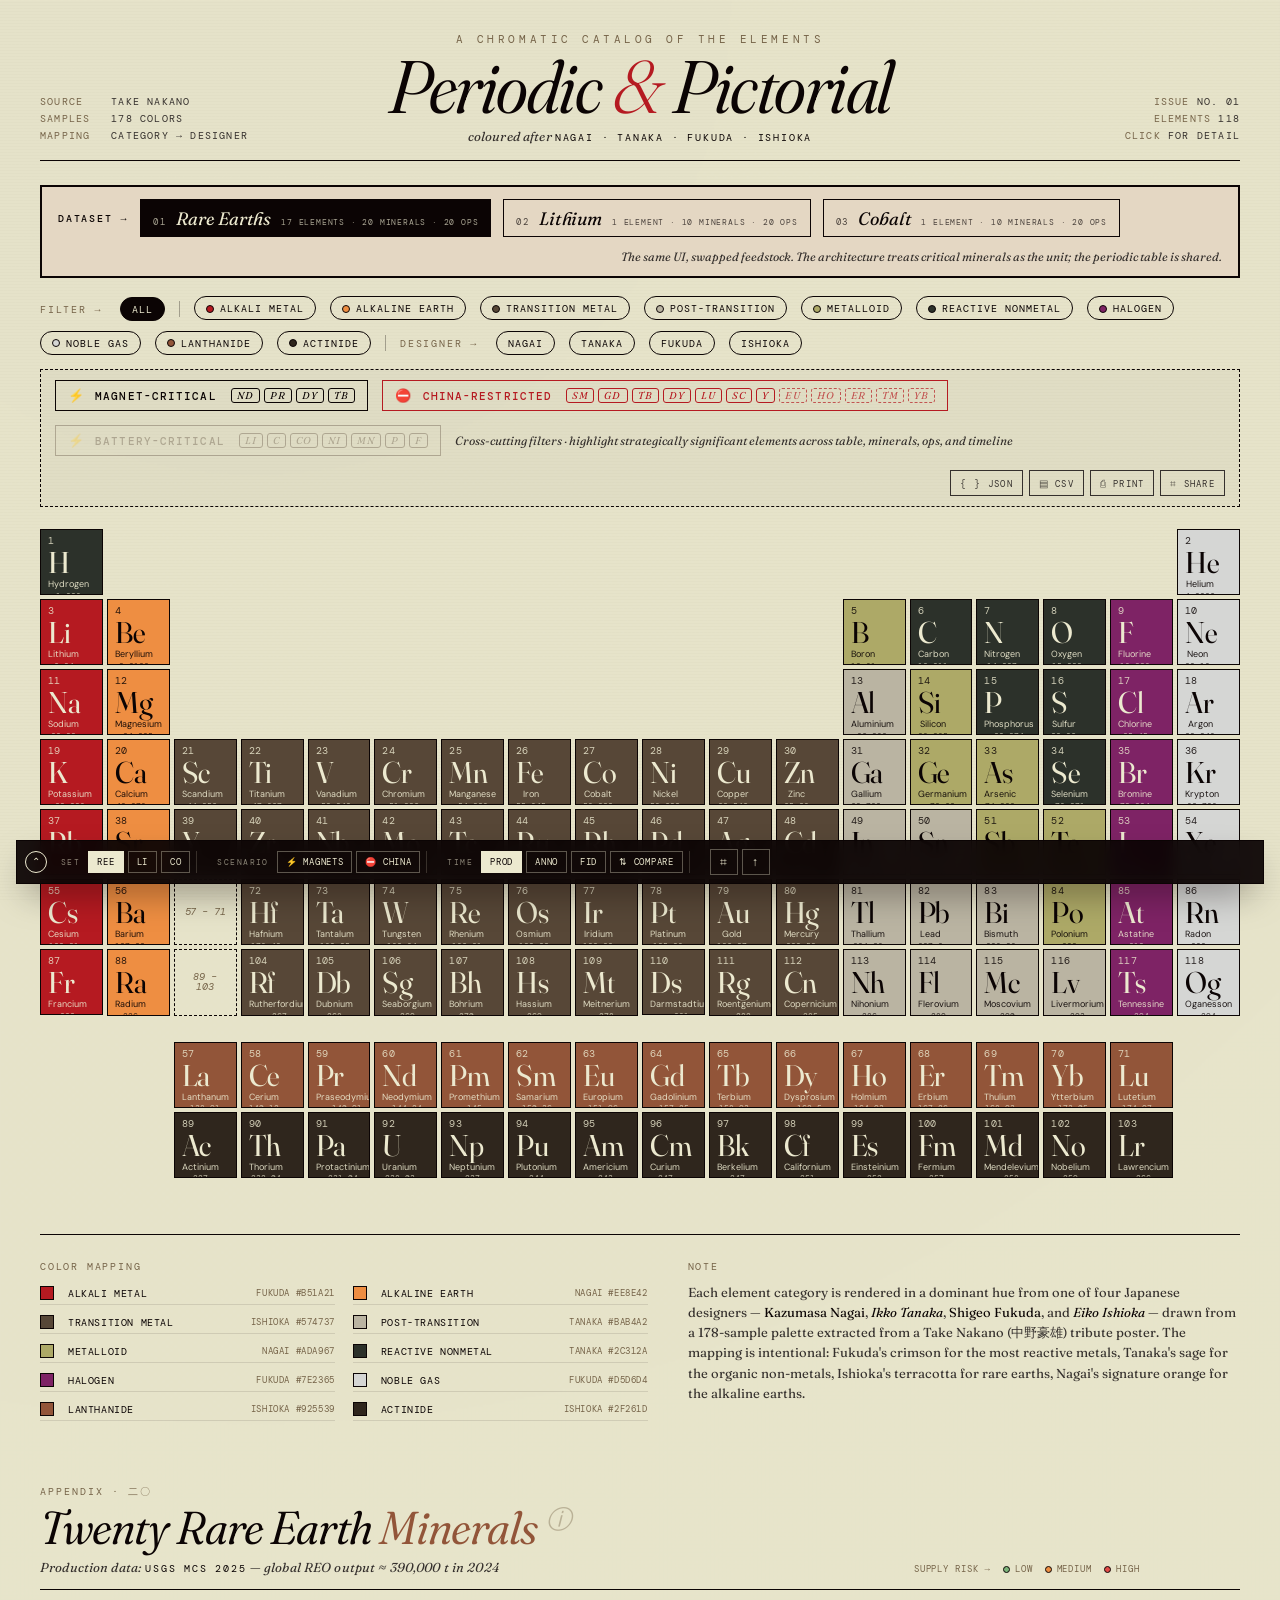
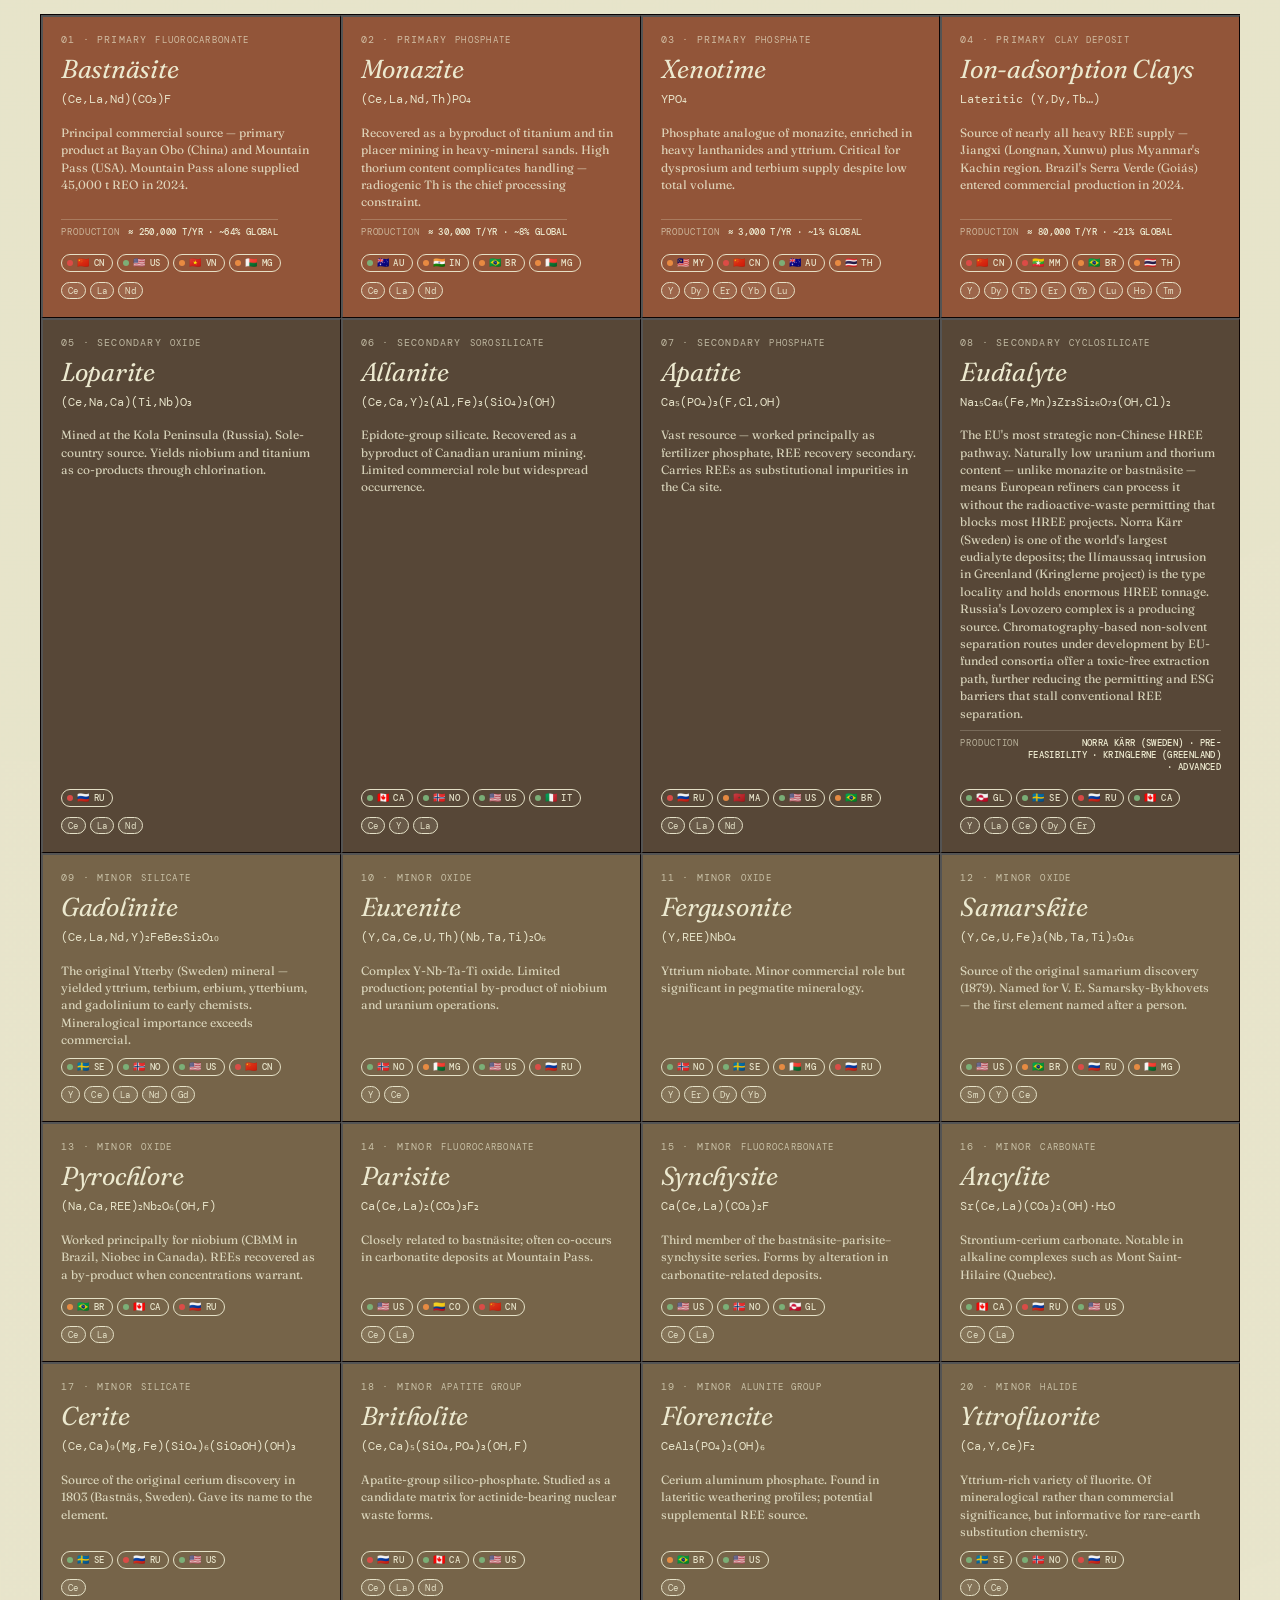
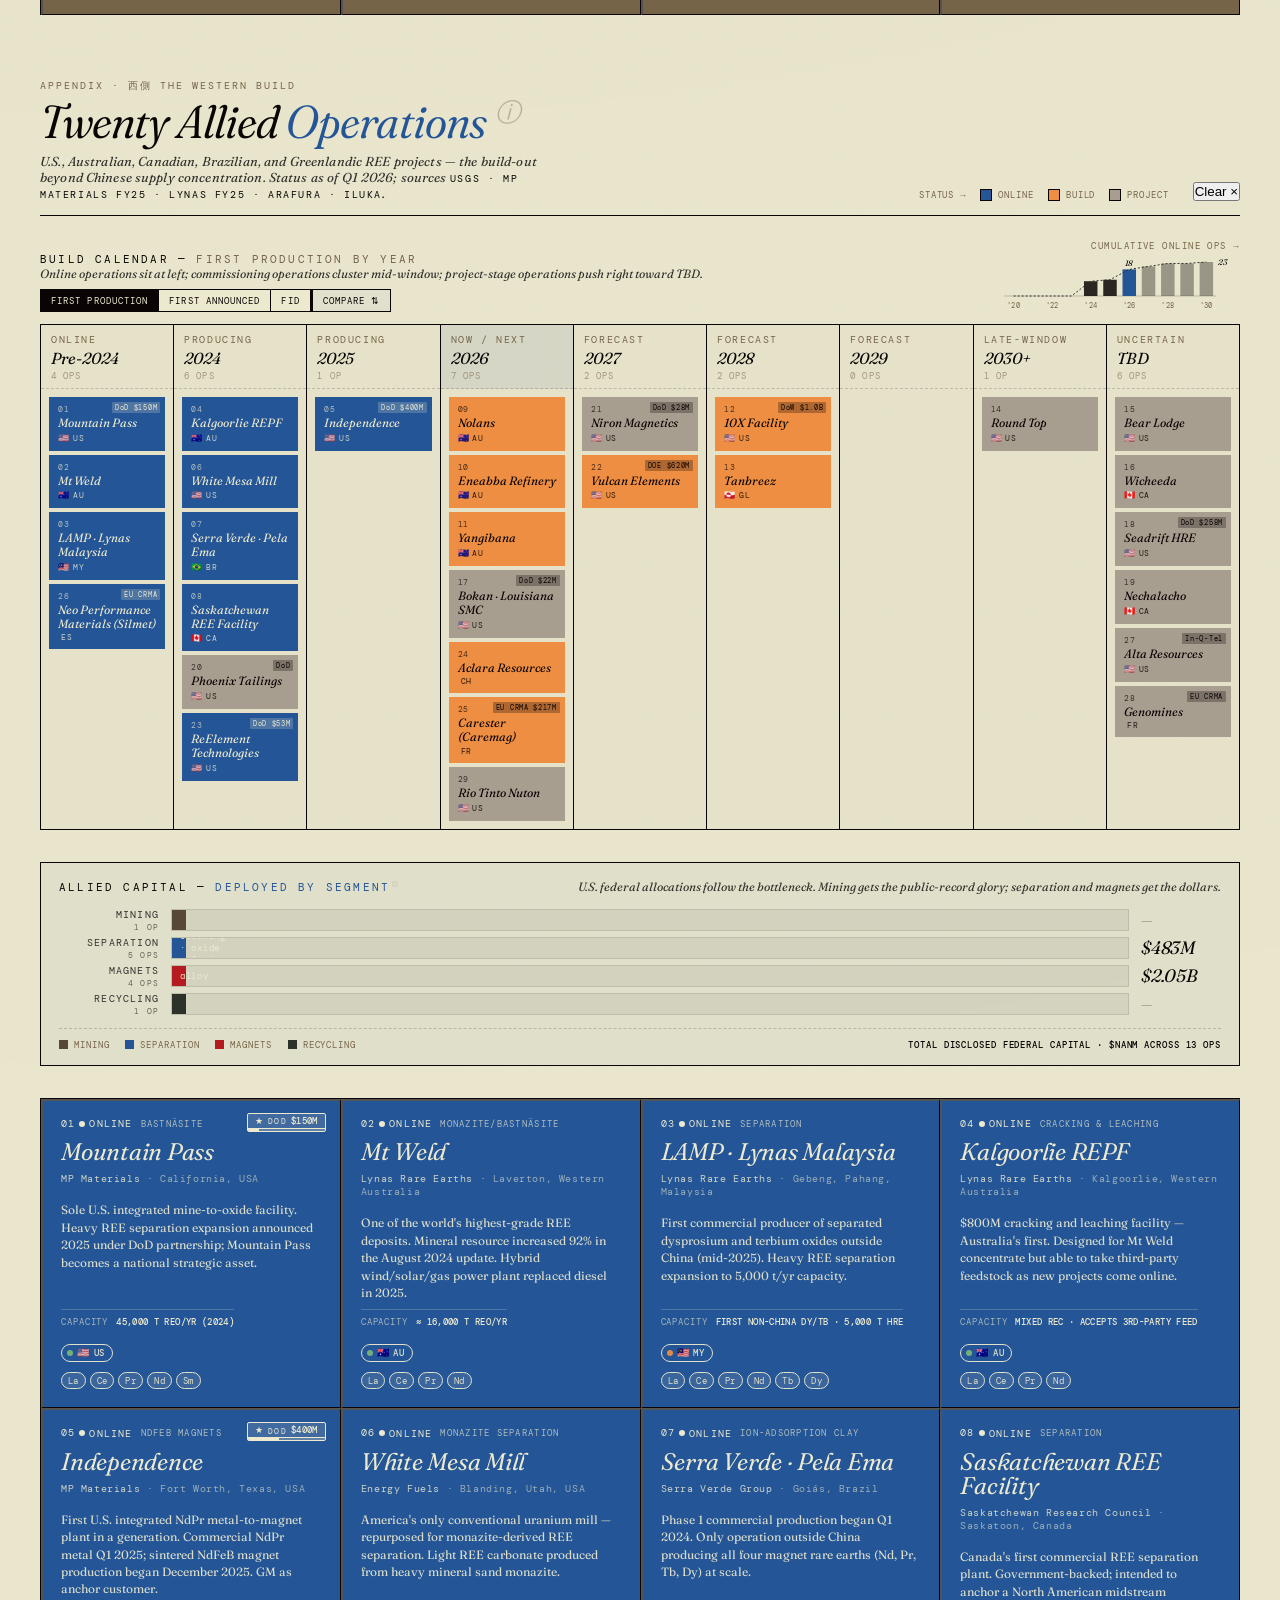
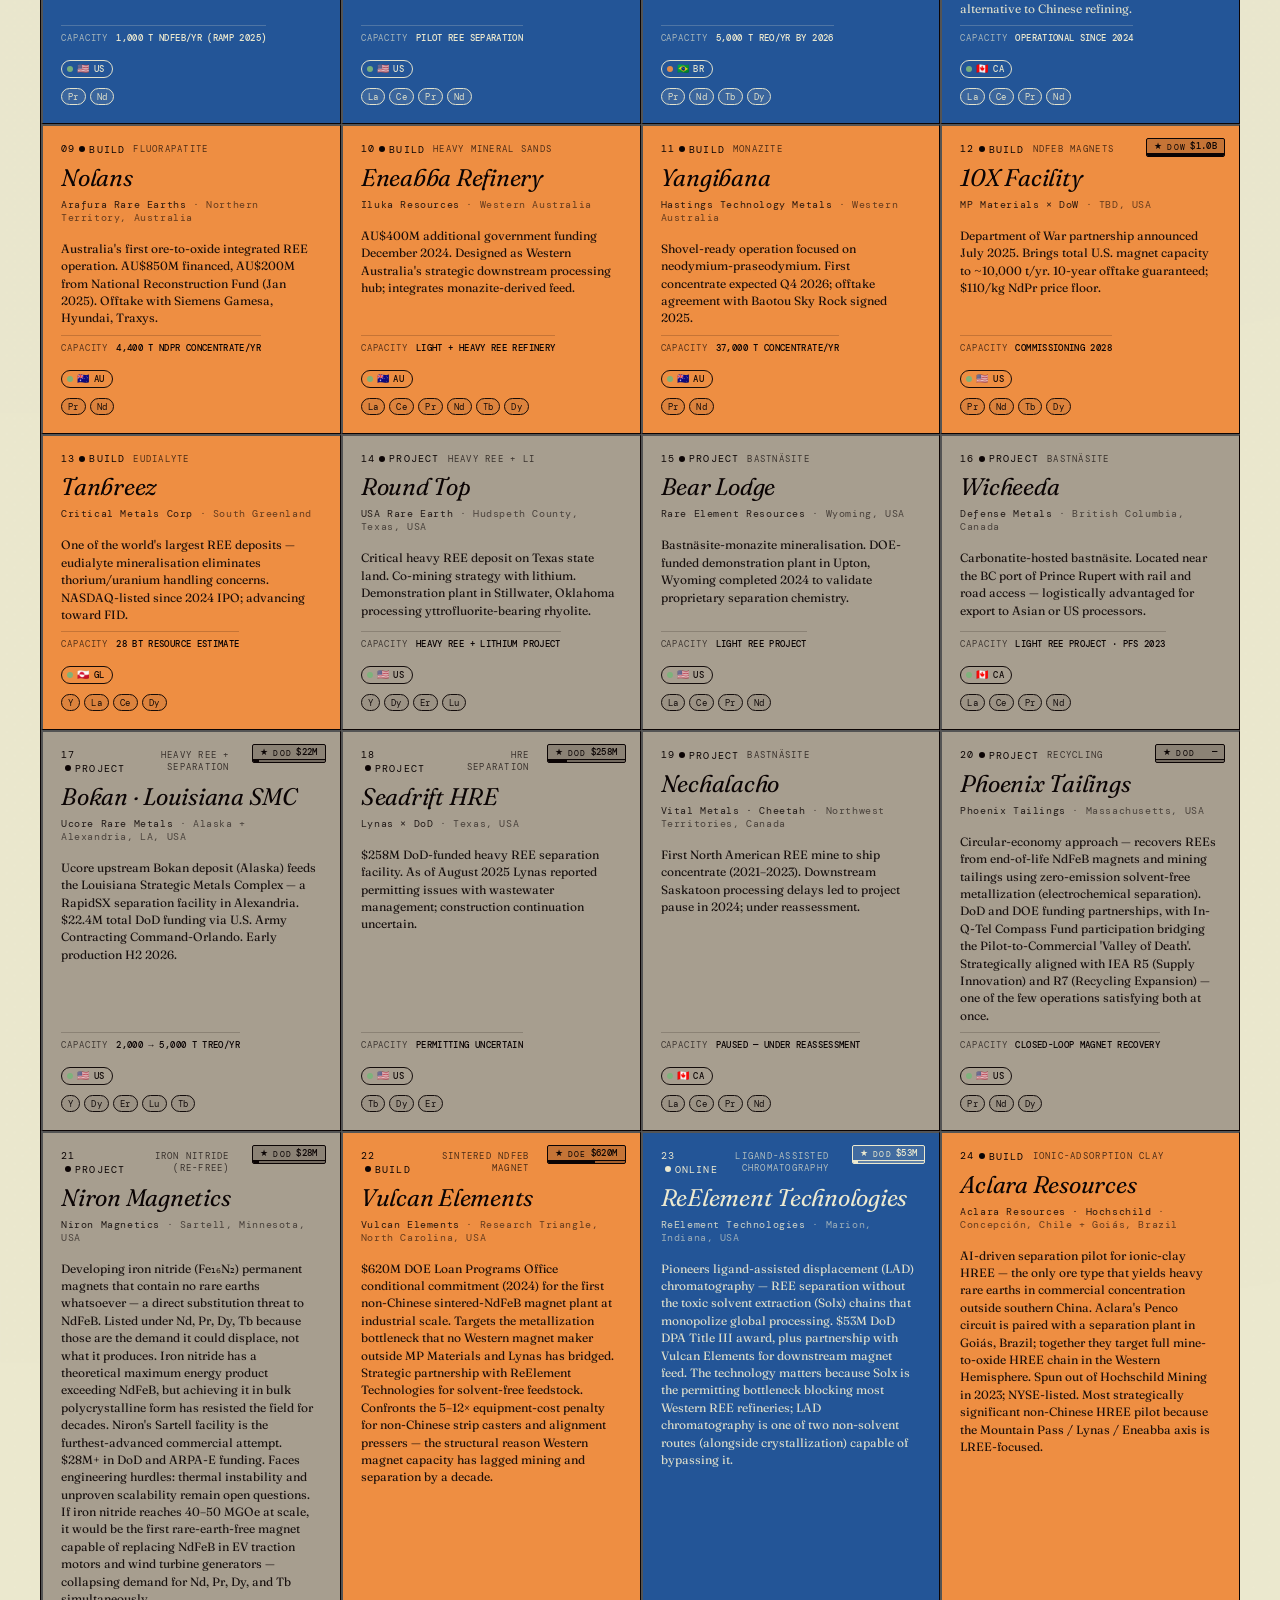
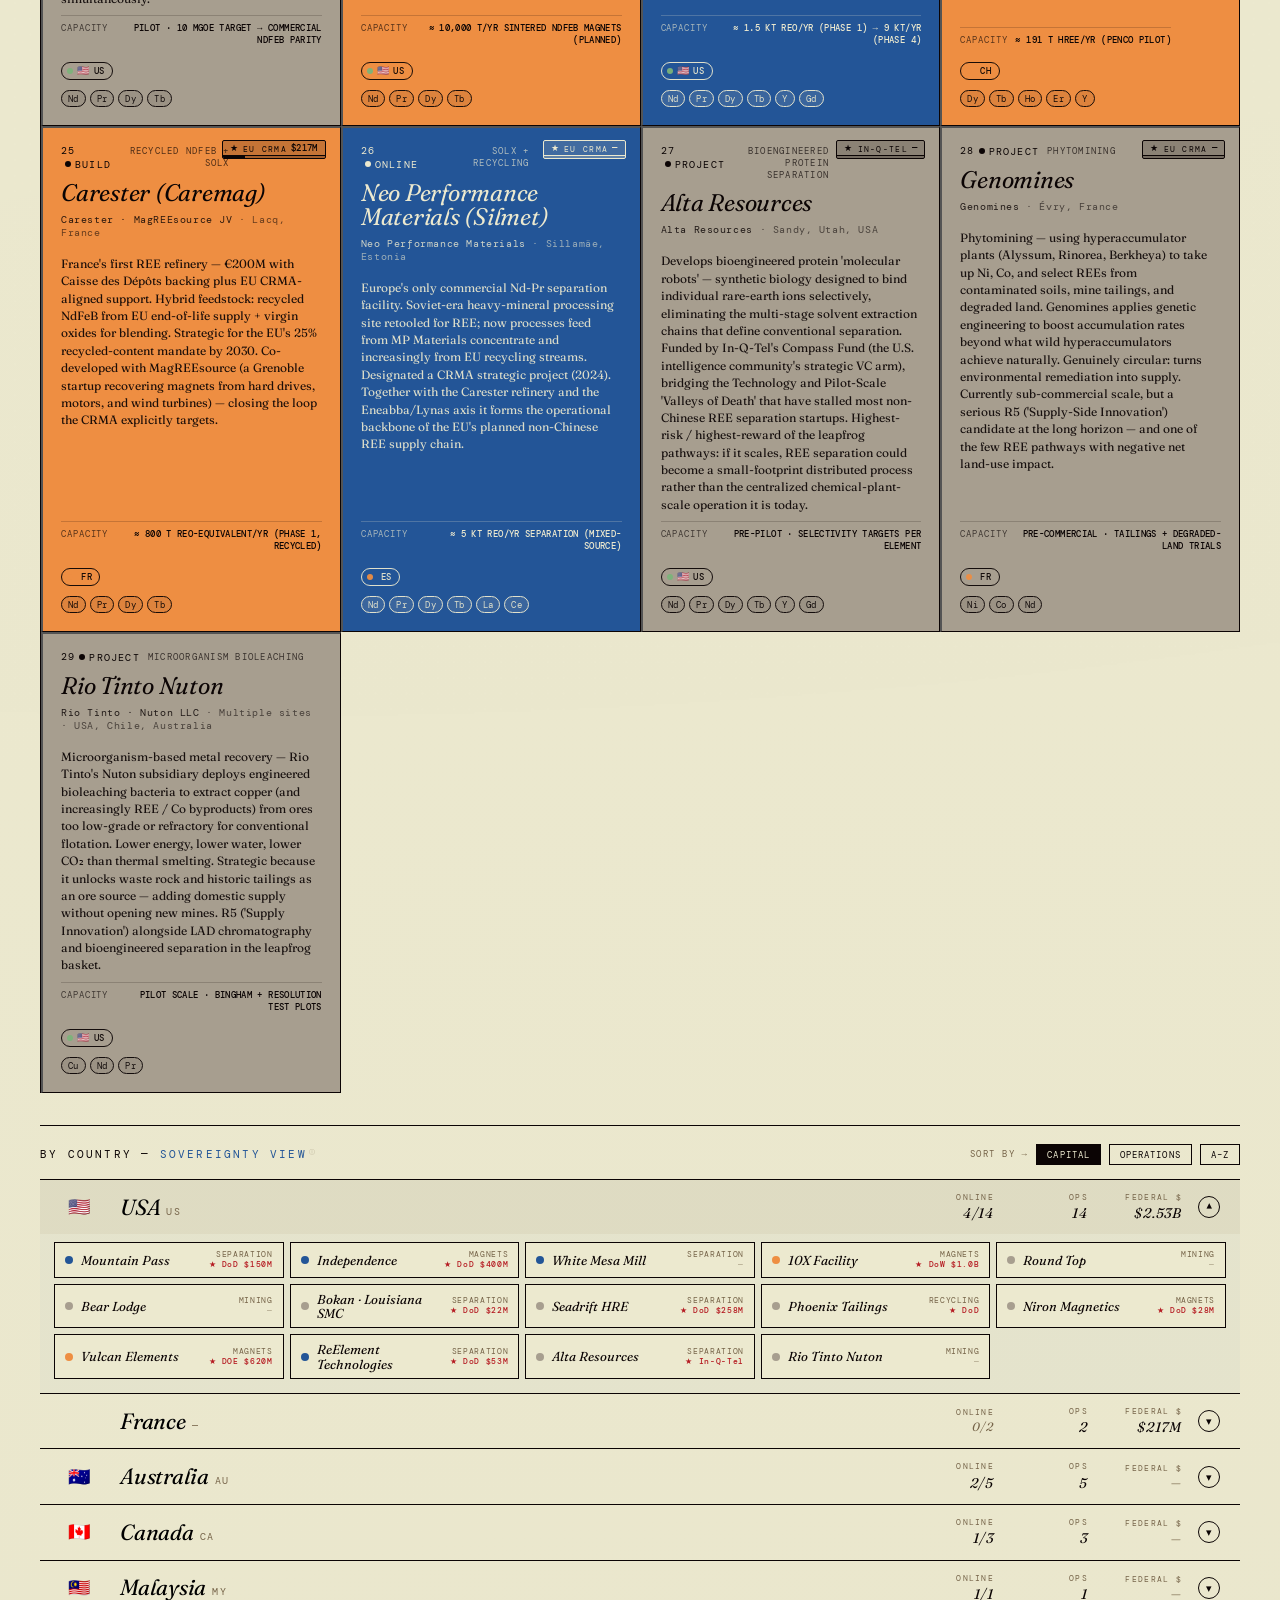
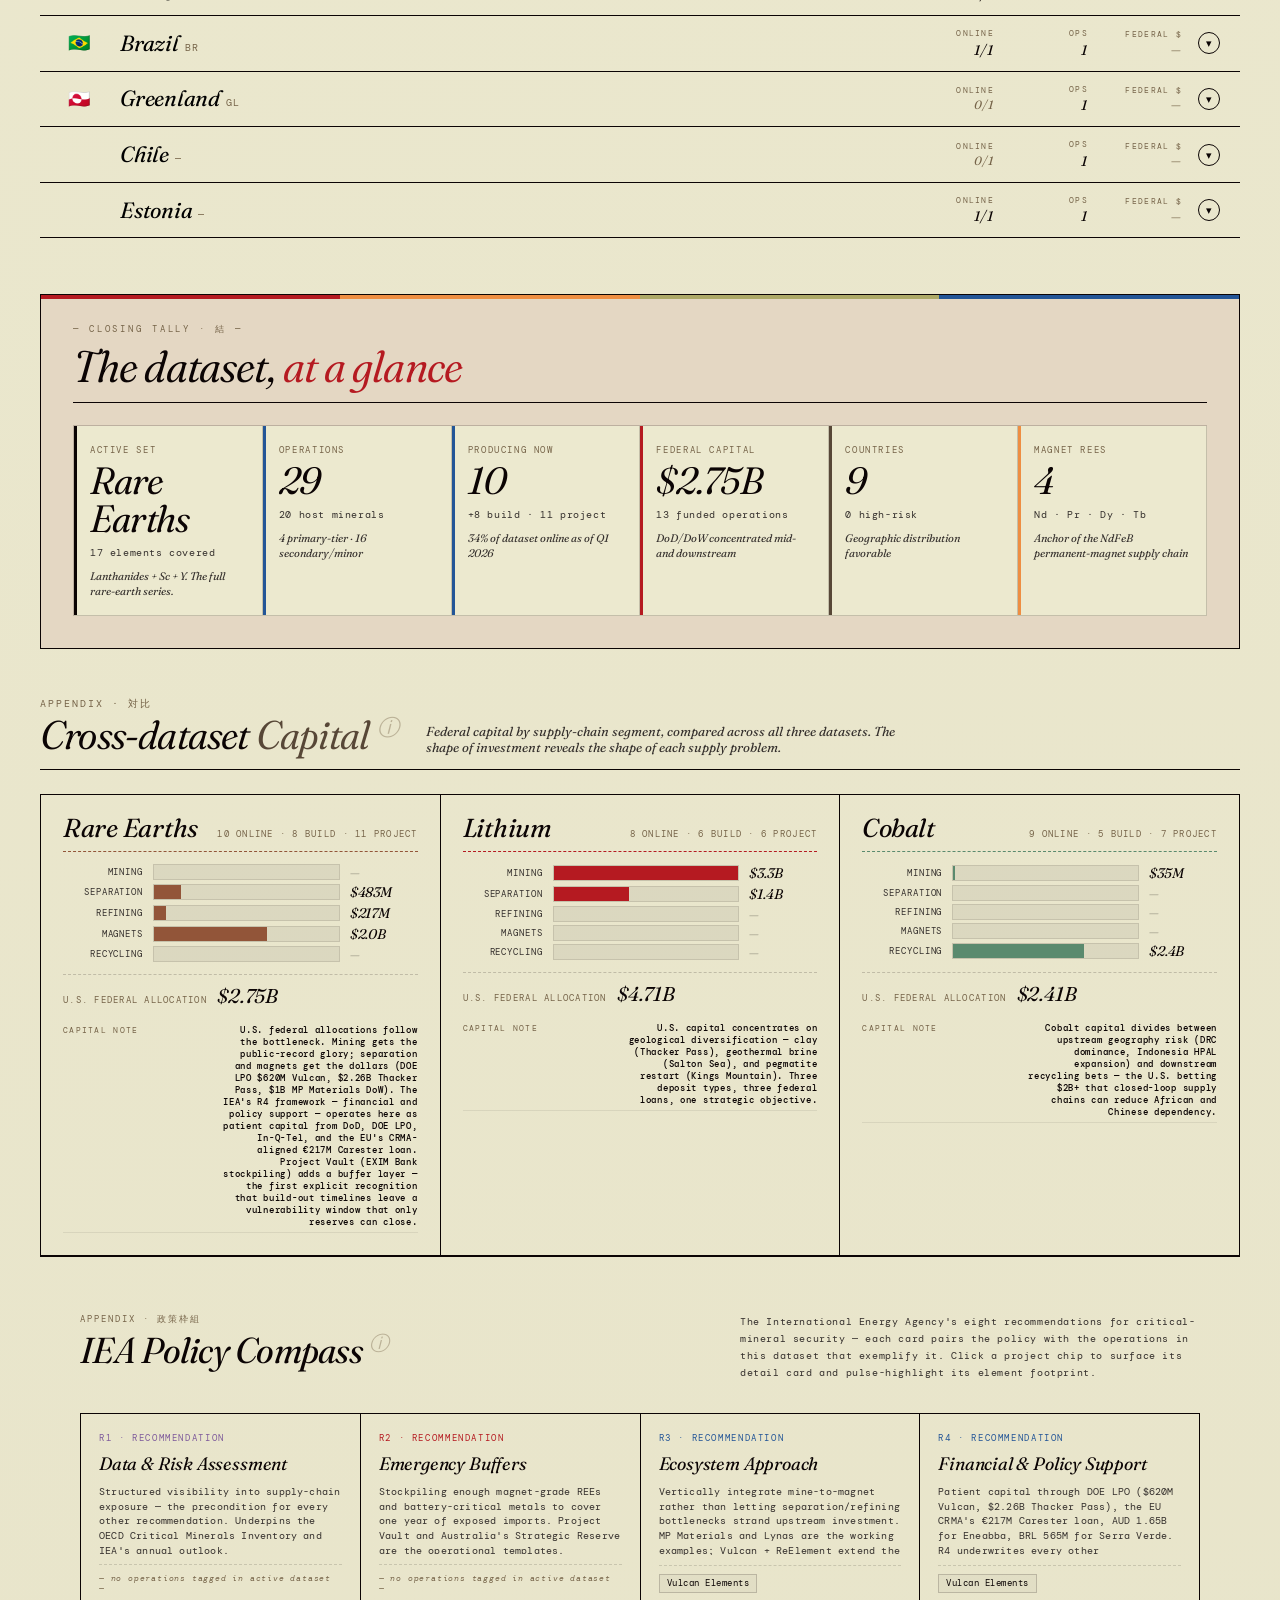
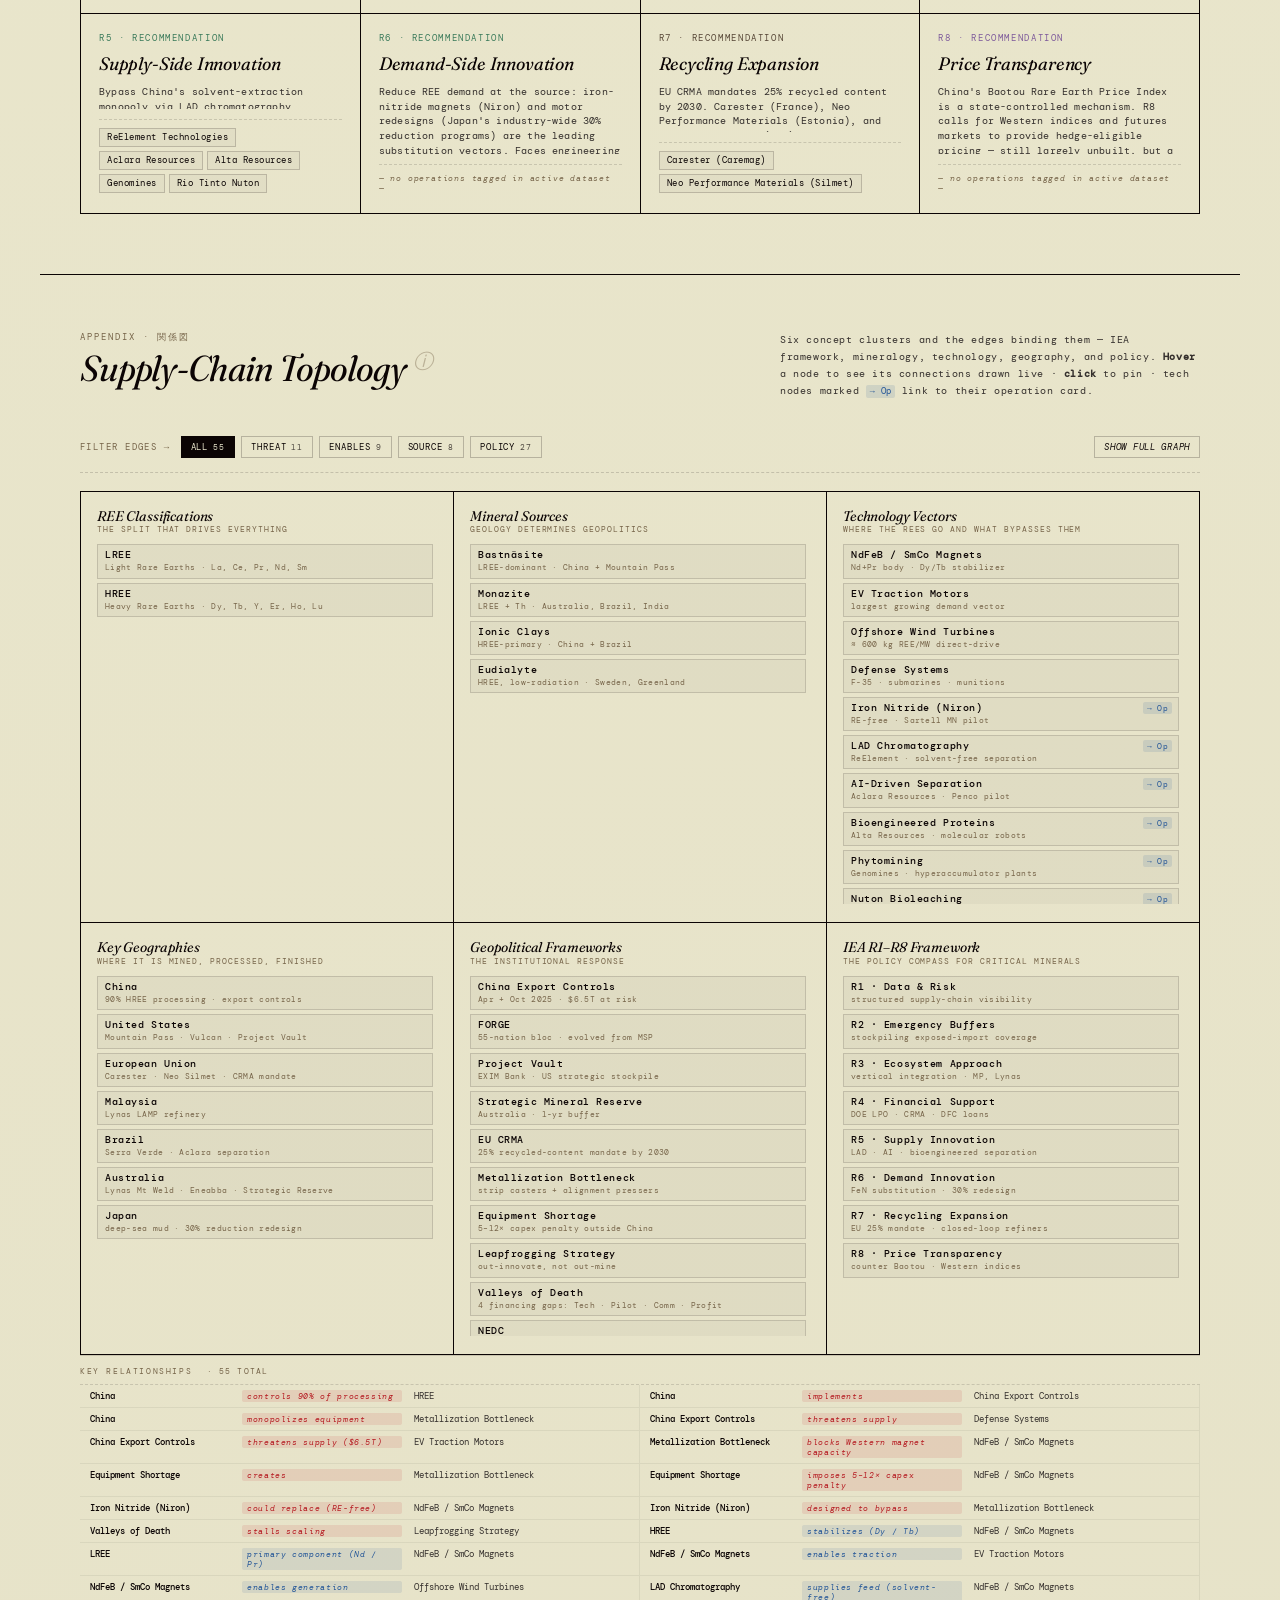
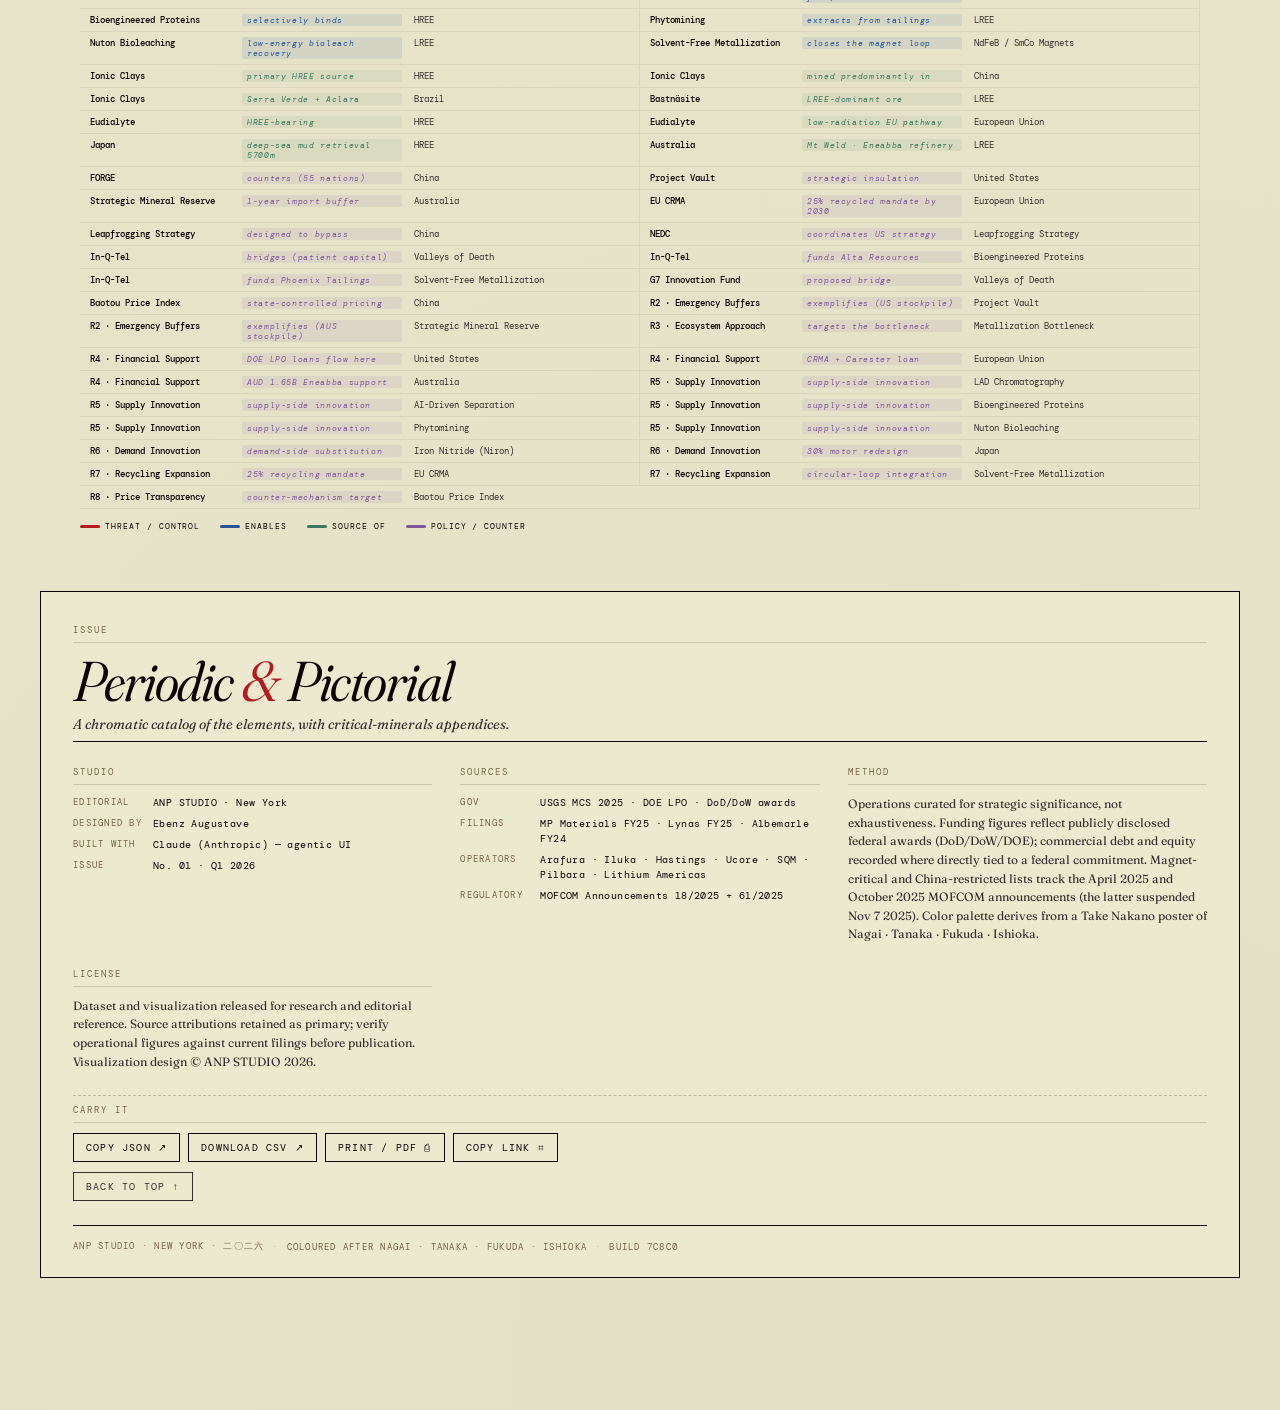
==== commit f967fa88: "Fix dataset state and export regressions" ====
--- a/periodic-table.html
+++ b/periodic-table.html
@@ -6108,14 +6108,15 @@
      mineral   ∈ 1..N                            — mineral rank to select
      tlmode    ∈ {firstYear, firstAnnounced, fid, compare}
      filter    ∈ {category-key, designer-name}   — periodic-table filter pill
-     dataset   ∈ {ree, lithium}                  — dataset overlay (added later)
+     dataset   ∈ {ree, lithium, cobalt}          — dataset overlay
    Only one of {scenario, op, mineral} is meaningful at a time; the writer
    reflects whichever is currently active.
 */
 let _hashWriting = false;
+let _hashApplying = false;
 
 function writeHash() {
-  if (_hashWriting) return;
+  if (_hashWriting || _hashApplying) return;
   const parts = [];
   if (activeScenario) parts.push(`scenario=${activeScenario}`);
   if (activeOperation) parts.push(`op=${activeOperation.rank}`);
@@ -6148,42 +6149,47 @@
   if (_hashWriting) return;
   const params = parseHash();
 
-  /* Dataset must apply first so subsequent op/mineral lookups hit the right arrays */
-  if (params.dataset && typeof switchDataset === "function" && params.dataset !== activeDataset) {
-    switchDataset(params.dataset);  /* this triggers a re-render; the rest still applies */
-  }
-
-  /* Timeline mode */
-  if (params.tlmode && TIMELINE_MODES[params.tlmode]) {
-    activeTimelineMode = params.tlmode;
-    document.querySelectorAll(".tl-toggle-btn").forEach(b => {
-      b.classList.toggle("active", b.dataset.mode === params.tlmode);
-    });
-    renderTimeline();
-    renderSparkline();
-  } else if (params.tlmode === "compare") {
-    document.querySelector('.tl-toggle-btn[data-mode="compare"]')?.click();
-  }
-
-  /* Category/designer filter pill */
-  if (params.filter) {
-    const pill = document.querySelector(`.pill[data-filter="${params.filter}"]`)
-              || document.querySelector(`.pill[data-designer="${params.filter}"]`);
-    if (pill) pill.click();
-  }
-
-  /* Scenario (magnet / china / battery) */
-  if (params.scenario === "magnet" || params.scenario === "china" || params.scenario === "battery") {
-    if (activeScenario !== params.scenario) activateScenario(params.scenario);
-  }
-
-  /* Selection (op or mineral, mutually exclusive) */
-  if (params.op) {
-    const op = OPERATIONS.find(o => o.rank === parseInt(params.op, 10));
-    if (op) selectOperation(op);
-  } else if (params.mineral) {
-    const m = MINERALS.find(x => x.rank === parseInt(params.mineral, 10));
-    if (m) selectMineral(m);
+  _hashApplying = true;
+  try {
+    /* Dataset must apply first so subsequent op/mineral lookups hit the right arrays */
+    if (params.dataset && typeof switchDataset === "function" && params.dataset !== activeDataset) {
+      switchDataset(params.dataset);  /* this triggers a re-render; the rest still applies */
+    }
+
+    /* Timeline mode */
+    if (params.tlmode && TIMELINE_MODES[params.tlmode]) {
+      activeTimelineMode = params.tlmode;
+      document.querySelectorAll(".tl-toggle-btn").forEach(b => {
+        b.classList.toggle("active", b.dataset.mode === params.tlmode);
+      });
+      renderTimeline();
+      renderSparkline();
+    } else if (params.tlmode === "compare") {
+      document.querySelector('.tl-toggle-btn[data-mode="compare"]')?.click();
+    }
+
+    /* Category/designer filter pill */
+    if (params.filter) {
+      const pill = document.querySelector(`.pill[data-filter="${params.filter}"]`)
+                || document.querySelector(`.pill[data-designer="${params.filter}"]`);
+      if (pill) pill.click();
+    }
+
+    /* Scenario (magnet / china / battery) */
+    if (params.scenario === "magnet" || params.scenario === "china" || params.scenario === "battery") {
+      if (activeScenario !== params.scenario) activateScenario(params.scenario);
+    }
+
+    /* Selection (op or mineral, mutually exclusive) */
+    if (params.op) {
+      const op = OPERATIONS.find(o => o.rank === parseInt(params.op, 10));
+      if (op) selectOperation(op);
+    } else if (params.mineral) {
+      const m = MINERALS.find(x => x.rank === parseInt(params.mineral, 10));
+      if (m) selectMineral(m);
+    }
+  } finally {
+    _hashApplying = false;
   }
 }
 
@@ -6194,9 +6200,11 @@
    JSON copies a complete snapshot of the dataset (minerals + operations + element categories
    + reverse indices) to the clipboard. CSV downloads two flat tables joined by a tier column. */
 function buildExportPayload() {
+  const dsLabel = getDatasetLabel(activeDataset);
   return {
     meta: {
-      title: "Periodic & Pictorial — REE dataset",
+      title: `Periodic & Pictorial — ${dsLabel} dataset`,
+      dataset: activeDataset,
       generated: new Date().toISOString(),
       sources: [
         "USGS Mineral Commodity Summaries 2025",
@@ -6281,7 +6289,7 @@
   const url = URL.createObjectURL(blob);
   const a = document.createElement("a");
   a.href = url;
-  a.download = `ree-dataset-${new Date().toISOString().slice(0, 10)}.csv`;
+  a.download = `${activeDataset}-dataset-${new Date().toISOString().slice(0, 10)}.csv`;
   document.body.appendChild(a);
   a.click();
   document.body.removeChild(a);
@@ -6825,6 +6833,11 @@
 });
 
 const DATASETS = { ree: DATASET_REE, lithium: DATASET_LITHIUM, cobalt: DATASET_COBALT };
+const DATASET_LABELS = { ree: "Rare Earths", lithium: "Lithium", cobalt: "Cobalt" };
+
+function getDatasetLabel(key) {
+  return DATASET_LABELS[key] || key;
+}
 
 function switchDataset(key) {
   if (!DATASETS[key]) return;
@@ -6903,8 +6916,16 @@
   /* Re-render all dataset-dependent UI */
   rebuildMineralCards();
   rebuildOpCards();
-  renderTimeline();
-  renderSparkline();
+  if (activeTimelineMode === "compare") {
+    document.getElementById("timeline").style.display = "none";
+    document.getElementById("timelineCompare").style.display = "block";
+    renderCompare();
+  } else {
+    document.getElementById("timeline").style.display = "";
+    document.getElementById("timelineCompare").style.display = "none";
+    renderTimeline();
+    renderSparkline();
+  }
   renderCapital();
   renderCountryAccordion();
 
@@ -7011,7 +7032,7 @@
   if (!grid) return;
 
   const ds = DATASETS[activeDataset];
-  const dsLabel = activeDataset === "ree" ? "Rare Earths" : "Lithium";
+  const dsLabel = getDatasetLabel(activeDataset);
   const onlineCount = OPERATIONS.filter(o => o.status === "online").length;
   const buildCount = OPERATIONS.filter(o => o.status === "build").length;
   const projectCount = OPERATIONS.filter(o => o.status === "project").length;
@@ -7038,7 +7059,9 @@
       unit: activeDataset === "ree" ? "17 elements covered" : `${elementsCovered.size} element${elementsCovered.size === 1 ? '' : 's'} covered`,
       detail: activeDataset === "ree"
         ? "Lanthanides + Sc + Y. The full rare-earth series."
-        : "Single-element story. The whole industry orbits Li (3)."
+        : activeDataset === "lithium"
+          ? "Single-element story. The whole industry orbits Li (3)."
+          : "Cobalt supply, refining, recycling, and substitution pressure."
     },
     {
       accent: "ops",
@@ -7762,6 +7785,7 @@
   const allPill = document.querySelector('.pill[data-filter="all"]');
   if (allPill && !allPill.classList.contains("active")) allPill.click();
   if (typeof updateStickyState === "function") updateStickyState();
+  if (typeof writeHash === "function") writeHash();
 });
 
 /* Timeline mode shortcuts */
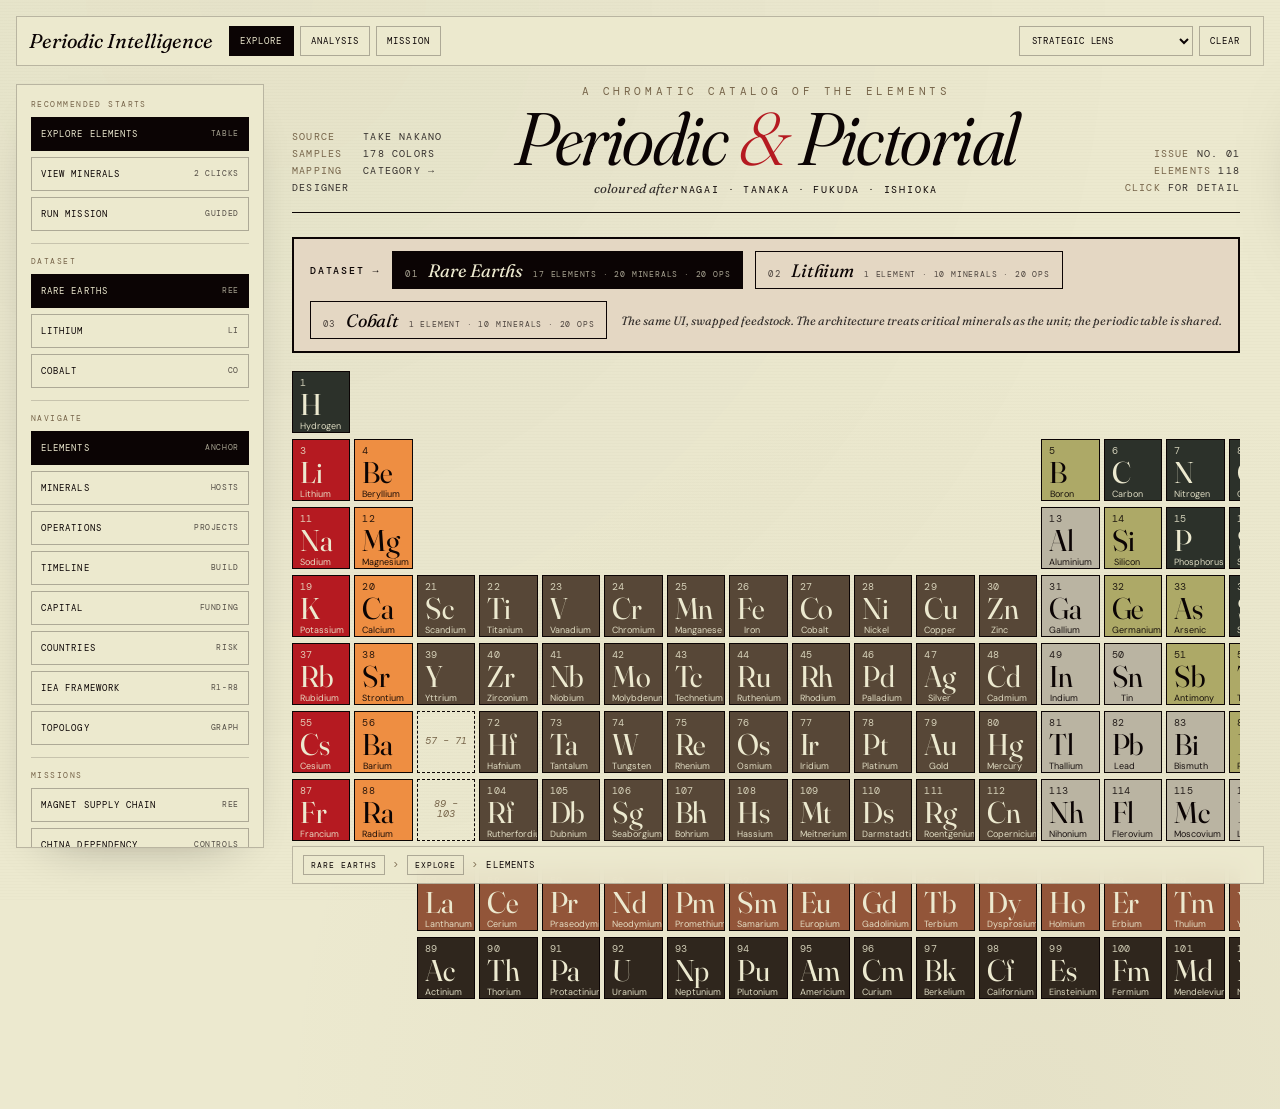
==== commit b590ece8: "Refactor periodic intelligence interface" ====
--- a/periodic-table.html
+++ b/periodic-table.html
@@ -4,6 +4,7 @@
 <meta charset="UTF-8" />
 <meta name="viewport" content="width=device-width, initial-scale=1.0" />
 <title>The Periodic Table — after Nakano</title>
+<link rel="icon" href="data:,">
 <link rel="preconnect" href="https://fonts.googleapis.com">
 <link rel="preconnect" href="https://fonts.gstatic.com" crossorigin>
 <link href="https://fonts.googleapis.com/css2?family=Fraunces:opsz,wght,SOFT@9..144,300..900,0..100&family=DM+Mono:wght@300;400;500&family=DM+Sans:opsz,wght@9..40,300..600&display=swap" rel="stylesheet">
@@ -731,6 +732,15 @@
     font-family: "DM Mono", monospace;
     font-size: 11px;
     opacity: 0.85;
+    max-width: 100%;
+    overflow-wrap: anywhere;
+  }
+  .detail-symbol.mineral-detail .sym {
+    font-size: 54px;
+  }
+  .detail-symbol.mineral-detail .mass {
+    font-size: 10px;
+    line-height: 1.35;
   }
 
   .detail-name {
@@ -876,13 +886,406 @@
   .source-block strong { color: var(--ink); font-weight: 400; }
   .source-block em { color: var(--ink); }
 
+  /* ======== PERIODIC INTELLIGENCE SHELL ======== */
+  body.pi-shell {
+    padding-top: 84px;
+    padding-left: 292px;
+  }
+  .pi-topbar,
+  .pi-left-panel,
+  .pi-bottom-strip {
+    position: fixed;
+    z-index: 42;
+    border: 1px solid rgba(11,4,4,0.22);
+    background: rgba(236,233,207,0.94);
+    backdrop-filter: blur(10px);
+    -webkit-backdrop-filter: blur(10px);
+    box-shadow: 0 18px 50px -34px rgba(11,4,4,0.48);
+  }
+  .pi-topbar {
+    top: 16px;
+    left: 16px;
+    right: 16px;
+    min-height: 50px;
+    display: grid;
+    grid-template-columns: auto 1fr auto;
+    align-items: center;
+    gap: 16px;
+    padding: 8px 12px;
+  }
+  .pi-brand {
+    font-family: "Fraunces", serif;
+    font-style: italic;
+    font-size: 20px;
+    line-height: 1;
+    white-space: nowrap;
+  }
+  .pi-mode-switch,
+  .pi-top-actions,
+  .pi-entry-actions,
+  .pi-mission-list,
+  .pi-panel-list {
+    display: flex;
+    gap: 6px;
+    flex-wrap: wrap;
+    align-items: center;
+  }
+  .pi-chip,
+  .pi-nav-btn,
+  .pi-mission-btn,
+  .pi-entry-btn,
+  .pi-clear-btn,
+  .pi-breadcrumb-btn,
+  .detail-tab {
+    border: 1px solid rgba(11,4,4,0.28);
+    background: transparent;
+    color: var(--ink);
+    cursor: pointer;
+    font-family: "DM Mono", monospace;
+    font-size: 9px;
+    letter-spacing: 0.12em;
+    text-transform: uppercase;
+    transition: background 0.15s ease, color 0.15s ease, border-color 0.15s ease, opacity 0.15s ease;
+  }
+  .pi-chip,
+  .pi-clear-btn {
+    min-height: 30px;
+    padding: 7px 10px;
+  }
+  .pi-chip:hover,
+  .pi-nav-btn:hover,
+  .pi-mission-btn:hover,
+  .pi-entry-btn:hover,
+  .pi-clear-btn:hover,
+  .pi-breadcrumb-btn:hover,
+  .detail-tab:hover {
+    background: rgba(11,4,4,0.07);
+    border-color: var(--ink);
+  }
+  .pi-chip.active,
+  .pi-nav-btn.active,
+  .pi-mission-btn.active,
+  .pi-entry-btn.active,
+  .detail-tab.active {
+    background: var(--ink);
+    color: var(--bg-paper);
+    border-color: var(--ink);
+  }
+  .pi-lens-select {
+    min-height: 30px;
+    max-width: 210px;
+    border: 1px solid rgba(11,4,4,0.28);
+    background: transparent;
+    color: var(--ink);
+    font-family: "DM Mono", monospace;
+    font-size: 9px;
+    letter-spacing: 0.1em;
+    text-transform: uppercase;
+    padding: 0 8px;
+  }
+  .pi-left-panel {
+    top: 84px;
+    left: 16px;
+    width: 248px;
+    max-height: calc(100vh - 136px);
+    overflow-y: auto;
+    padding: 14px;
+  }
+  .pi-block {
+    border-top: 1px solid rgba(11,4,4,0.16);
+    padding-top: 12px;
+    margin-top: 12px;
+  }
+  .pi-block:first-child {
+    border-top: 0;
+    padding-top: 0;
+    margin-top: 0;
+  }
+  .pi-block-label,
+  .pi-lens-legend-label {
+    font-family: "DM Mono", monospace;
+    font-size: 8px;
+    letter-spacing: 0.18em;
+    text-transform: uppercase;
+    color: var(--ink-muted);
+    margin-bottom: 8px;
+  }
+  .pi-entry-actions,
+  .pi-mission-list,
+  .pi-panel-list {
+    flex-direction: column;
+    align-items: stretch;
+  }
+  .pi-entry-btn,
+  .pi-nav-btn,
+  .pi-mission-btn {
+    min-height: 34px;
+    padding: 7px 9px;
+    text-align: left;
+    display: flex;
+    justify-content: space-between;
+    align-items: center;
+    gap: 8px;
+  }
+  .pi-entry-btn .meta,
+  .pi-nav-btn .meta,
+  .pi-mission-btn .meta {
+    font-size: 8px;
+    color: inherit;
+    opacity: 0.68;
+    letter-spacing: 0.08em;
+  }
+  .pi-lens-legend {
+    display: none;
+    gap: 6px;
+    flex-wrap: wrap;
+    padding-top: 8px;
+  }
+  body.pi-lens-active .pi-lens-legend { display: flex; }
+  .pi-lens-key {
+    display: inline-flex;
+    align-items: center;
+    gap: 5px;
+    font-family: "DM Mono", monospace;
+    font-size: 8px;
+    letter-spacing: 0.08em;
+    color: var(--ink-soft);
+  }
+  .pi-lens-key::before {
+    content: "";
+    width: 14px;
+    height: 3px;
+    background: var(--lens-color, var(--ink));
+    display: inline-block;
+  }
+  .pi-bottom-strip {
+    left: 292px;
+    right: 16px;
+    bottom: 16px;
+    min-height: 38px;
+    display: flex;
+    align-items: center;
+    gap: 8px;
+    padding: 8px 10px;
+    font-family: "DM Mono", monospace;
+    font-size: 9px;
+    letter-spacing: 0.12em;
+    text-transform: uppercase;
+    color: var(--ink-muted);
+  }
+  .pi-breadcrumb-btn {
+    padding: 4px 7px;
+    font-size: 8px;
+  }
+  .pi-breadcrumb-current {
+    color: var(--ink);
+  }
+
+  body.pi-shell.pi-mode-explore .controls,
+  body.pi-shell.pi-mode-explore .magnet-bar,
+  body.pi-shell.pi-mode-explore footer {
+    display: none;
+  }
+  body.pi-shell .minerals-section,
+  body.pi-shell .ops-section,
+  body.pi-shell .stats-bar,
+  body.pi-shell .xds-section,
+  body.pi-shell .iea-section,
+  body.pi-shell .kg-section,
+  body.pi-shell .colophon-bar,
+  body.pi-shell .sticky-util {
+    display: none;
+  }
+  body.pi-panel-minerals .minerals-section,
+  body.pi-panel-operations .ops-section,
+  body.pi-panel-timeline .ops-section,
+  body.pi-panel-capital .ops-section,
+  body.pi-panel-countries .ops-section,
+  body.pi-panel-stats .stats-bar,
+  body.pi-panel-cross-capital .xds-section,
+  body.pi-panel-iea .iea-section,
+  body.pi-panel-topology .kg-section {
+    display: block;
+  }
+  body.pi-panel-operations .timeline-block,
+  body.pi-panel-operations .capital-block,
+  body.pi-panel-operations .country-block,
+  body.pi-panel-timeline .ops-grid,
+  body.pi-panel-timeline .capital-block,
+  body.pi-panel-timeline .country-block,
+  body.pi-panel-capital .timeline-block,
+  body.pi-panel-capital .ops-grid,
+  body.pi-panel-capital .country-block,
+  body.pi-panel-countries .timeline-block,
+  body.pi-panel-countries .ops-grid,
+  body.pi-panel-countries .capital-block {
+    display: none !important;
+  }
+  body.pi-panel-capital .capital-block,
+  body.pi-panel-countries .country-block {
+    display: block !important;
+  }
+
+  body.pi-shell .mineral-card .note,
+  body.pi-shell .mineral-card .stat-row,
+  body.pi-shell .op-card .note,
+  body.pi-shell .op-card .operator-line,
+  body.pi-shell .op-card .stat-row,
+  body.pi-shell .op-card .country-row,
+  body.pi-shell .op-card .ree-row {
+    display: none;
+  }
+  body.pi-shell .mineral-card,
+  body.pi-shell .op-card {
+    min-height: 0;
+  }
+  body.pi-shell .op-card.has-funding {
+    padding-top: 12px;
+  }
+  body.pi-shell .op-card .funding-badge {
+    position: static;
+    width: 100%;
+    margin-bottom: 8px;
+  }
+
+  body.pi-mode-mission .el:not(.pi-mission-hit),
+  body.pi-mode-mission .mineral-card:not(.pi-mission-hit),
+  body.pi-mode-mission .op-card:not(.pi-mission-hit),
+  body.pi-mode-mission .tl-chip:not(.pi-mission-hit) {
+    opacity: 0.18;
+    filter: saturate(0.55);
+  }
+  .el.pi-mission-hit,
+  .mineral-card.pi-mission-hit,
+  .op-card.pi-mission-hit,
+  .tl-chip.pi-mission-hit,
+  .kg-node.pi-mission-hit {
+    outline: 2px solid rgba(181,26,33,0.72);
+    outline-offset: 2px;
+  }
+  .el.pi-lens-high,
+  .mineral-card.pi-lens-high,
+  .op-card.pi-lens-high {
+    box-shadow: 0 0 0 3px rgba(181,26,33,0.28), 0 12px 34px -24px rgba(11,4,4,0.45);
+  }
+  .el.pi-lens-medium,
+  .mineral-card.pi-lens-medium,
+  .op-card.pi-lens-medium {
+    box-shadow: 0 0 0 3px rgba(238,142,66,0.28), 0 12px 34px -24px rgba(11,4,4,0.45);
+  }
+  .el.pi-lens-low,
+  .mineral-card.pi-lens-low,
+  .op-card.pi-lens-low {
+    box-shadow: 0 0 0 3px rgba(90,138,110,0.24), 0 12px 34px -24px rgba(11,4,4,0.36);
+  }
+  .el.pi-lens-capital,
+  .op-card.pi-lens-capital {
+    box-shadow: 0 0 0 3px rgba(35,85,151,0.26), 0 12px 34px -24px rgba(11,4,4,0.42);
+  }
+  .el.pi-lens-substitution,
+  .op-card.pi-lens-substitution {
+    box-shadow: 0 0 0 3px rgba(126,35,101,0.30), 0 12px 34px -24px rgba(11,4,4,0.42);
+  }
+
+  body.pi-shell .detail-panel {
+    top: 84px;
+    right: 16px;
+    left: auto;
+    width: min(470px, calc(100vw - 32px));
+    max-height: calc(100vh - 118px);
+    transform: translateX(110%);
+    opacity: 1;
+    transition: transform 0.28s cubic-bezier(0.2, 0.8, 0.3, 1), box-shadow 0.28s ease;
+  }
+  body.pi-shell .detail-overlay {
+    z-index: 41;
+  }
+  body.pi-shell .detail-panel.open {
+    transform: translateX(0);
+  }
+  body.pi-shell .detail-header {
+    grid-template-columns: 148px 1fr;
+  }
+  body.pi-shell .detail-symbol .sym {
+    font-size: 58px;
+  }
+  body.pi-shell .detail-name h2 {
+    font-size: 30px;
+    line-height: 1.05;
+  }
+  .detail-tabs {
+    display: none;
+    gap: 6px;
+    border-bottom: 1px solid rgba(11,4,4,0.18);
+    padding: 10px 12px;
+  }
+  .detail-tabs.visible {
+    display: flex;
+  }
+  .detail-tab {
+    padding: 7px 9px;
+  }
+  .detail-tab-panel {
+    display: none;
+    flex-direction: column;
+    gap: 14px;
+  }
+  .detail-tab-panel.active {
+    display: contents;
+  }
+  body.pi-shell .detail-body {
+    grid-template-columns: 1fr;
+    gap: 14px;
+  }
+  body.pi-focus .masthead,
+  body.pi-focus .dataset-strip,
+  body.pi-focus .table-wrap,
+  body.pi-focus .controls,
+  body.pi-focus .magnet-bar,
+  body.pi-focus .minerals-section,
+  body.pi-focus .ops-section,
+  body.pi-focus .stats-bar,
+  body.pi-focus .xds-section,
+  body.pi-focus .iea-section,
+  body.pi-focus .kg-section {
+    transition: opacity 0.2s ease, filter 0.2s ease;
+    opacity: 0.46;
+    filter: saturate(0.78);
+  }
+
   /* Responsive tweaks */
   @media (max-width: 900px) {
-    body { padding: 20px 16px 60px; }
+    body,
+    body.pi-shell { padding: 84px 16px 80px; }
+    .pi-topbar {
+      grid-template-columns: 1fr;
+      align-items: stretch;
+      gap: 8px;
+    }
+    .pi-left-panel {
+      position: relative;
+      top: auto;
+      left: auto;
+      width: 100%;
+      max-height: none;
+      margin-bottom: 16px;
+    }
+    .pi-bottom-strip {
+      left: 8px;
+      right: 8px;
+      bottom: 8px;
+      overflow-x: auto;
+    }
     .masthead { grid-template-columns: 1fr; text-align: left; }
     .title-block { text-align: left; }
     .meta { text-align: left; }
     footer { grid-template-columns: 1fr; }
+    body.pi-shell .detail-panel {
+      top: 80px;
+      right: 8px;
+      width: calc(100vw - 16px);
+      max-height: calc(100vh - 104px);
+    }
     .detail-header { grid-template-columns: 1fr; }
     .detail-symbol { border-right: none; border-bottom: 1px solid var(--ink); }
     .detail-body { grid-template-columns: 1fr; }
@@ -3221,14 +3624,13 @@
   }
 
   /* ======== KNOWLEDGE GRAPH — INTERACTIVE GRAPH OVERLAY ======== */
-  .kg-canvas { position: relative; }
+  .kg-canvas { position: relative; overflow: hidden; }
   .kg-overlay {
     position: absolute;
-    inset: 0;
-    width: 100%;
-    height: 100%;
+    top: 0;
+    left: 0;
     pointer-events: none;
-    overflow: visible;
+    overflow: hidden;
     z-index: 2;
   }
   .kg-edge-curve {
@@ -3237,6 +3639,7 @@
     opacity: 0.78;
     transition: opacity 0.2s ease, stroke-width 0.2s ease;
     stroke-linecap: round;
+    animation: kgPathTrace 0.22s ease-out both;
   }
   .kg-edge-curve.threat   { stroke: #B51A21; marker-end: url(#kgArrowThreat); }
   .kg-edge-curve.enables  { stroke: #235597; marker-end: url(#kgArrowEnables); }
@@ -3244,7 +3647,12 @@
   .kg-edge-curve.policy   { stroke: #7E5A9B; marker-end: url(#kgArrowPolicy); }
   .kg-edge-curve.outgoing { stroke-dasharray: none; }
   .kg-edge-curve.incoming { stroke-dasharray: 4 3; opacity: 0.55; }
+  .kg-edge-curve.full-graph { opacity: 0.34; stroke-width: 1.1; }
   .kg-edge-curve.faded    { opacity: 0.12; }
+
+  @keyframes kgPathTrace {
+    from { opacity: 0; }
+  }
 
   /* Filter chips */
   .kg-filter-row {
@@ -3572,7 +3980,75 @@
 
 </style>
 </head>
-<body>
+<body class="pi-shell pi-mode-explore pi-panel-table">
+
+  <div class="pi-topbar" aria-label="Periodic intelligence controls">
+    <div class="pi-brand">Periodic Intelligence</div>
+    <div class="pi-mode-switch" role="tablist" aria-label="Interface mode">
+      <button class="pi-chip active" data-pi-mode="explore">Explore</button>
+      <button class="pi-chip" data-pi-mode="analysis">Analysis</button>
+      <button class="pi-chip" data-pi-mode="mission">Mission</button>
+    </div>
+    <div class="pi-top-actions">
+      <select class="pi-lens-select" id="piLensSelect" aria-label="Strategic lens">
+        <option value="">Strategic lens</option>
+        <option value="risk">Supply Risk</option>
+        <option value="capital">Capital Allocation</option>
+        <option value="geopolitics">Geopolitical Exposure</option>
+        <option value="substitution">Technology Substitution</option>
+      </select>
+      <button class="pi-clear-btn" id="piClearAll" title="Clear mission, lens, filters, and selections">Clear</button>
+    </div>
+  </div>
+
+  <aside class="pi-left-panel" aria-label="Mission navigation">
+    <div class="pi-block">
+      <div class="pi-block-label">Recommended starts</div>
+      <div class="pi-entry-actions">
+        <button class="pi-entry-btn active" data-pi-entry="elements"><span>Explore Elements</span><span class="meta">table</span></button>
+        <button class="pi-entry-btn" data-pi-entry="minerals"><span>View Minerals</span><span class="meta">2 clicks</span></button>
+        <button class="pi-entry-btn" data-pi-entry="mission"><span>Run Mission</span><span class="meta">guided</span></button>
+      </div>
+    </div>
+    <div class="pi-block">
+      <div class="pi-block-label">Dataset</div>
+      <div class="pi-panel-list">
+        <button class="pi-nav-btn" data-pi-dataset="ree"><span>Rare Earths</span><span class="meta">REE</span></button>
+        <button class="pi-nav-btn" data-pi-dataset="lithium"><span>Lithium</span><span class="meta">Li</span></button>
+        <button class="pi-nav-btn" data-pi-dataset="cobalt"><span>Cobalt</span><span class="meta">Co</span></button>
+      </div>
+    </div>
+    <div class="pi-block">
+      <div class="pi-block-label">Navigate</div>
+      <div class="pi-panel-list">
+        <button class="pi-nav-btn active" data-pi-panel="table"><span>Elements</span><span class="meta">anchor</span></button>
+        <button class="pi-nav-btn" data-pi-panel="minerals"><span>Minerals</span><span class="meta">hosts</span></button>
+        <button class="pi-nav-btn" data-pi-panel="operations"><span>Operations</span><span class="meta">projects</span></button>
+        <button class="pi-nav-btn" data-pi-panel="timeline"><span>Timeline</span><span class="meta">build</span></button>
+        <button class="pi-nav-btn" data-pi-panel="capital"><span>Capital</span><span class="meta">funding</span></button>
+        <button class="pi-nav-btn" data-pi-panel="countries"><span>Countries</span><span class="meta">risk</span></button>
+        <button class="pi-nav-btn" data-pi-panel="iea"><span>IEA Framework</span><span class="meta">R1-R8</span></button>
+        <button class="pi-nav-btn" data-pi-panel="topology"><span>Topology</span><span class="meta">graph</span></button>
+      </div>
+    </div>
+    <div class="pi-block">
+      <div class="pi-block-label">Missions</div>
+      <div class="pi-mission-list">
+        <button class="pi-mission-btn" data-pi-mission="magnet_supply_chain"><span>Magnet Supply Chain</span><span class="meta">REE</span></button>
+        <button class="pi-mission-btn" data-pi-mission="china_dependency"><span>China Dependency</span><span class="meta">controls</span></button>
+        <button class="pi-mission-btn" data-pi-mission="ev_bottleneck"><span>EV Bottleneck</span><span class="meta">battery</span></button>
+        <button class="pi-mission-btn" data-pi-mission="heavy_ree_access"><span>Heavy REE Access</span><span class="meta">HREE</span></button>
+      </div>
+    </div>
+    <div class="pi-block">
+      <div class="pi-lens-legend-label">Lens legend</div>
+      <div class="pi-lens-legend" id="piLensLegend"></div>
+    </div>
+  </aside>
+
+  <div class="pi-bottom-strip" id="piBreadcrumbs" aria-live="polite">
+    <span class="pi-breadcrumb-current">Rare Earths &gt; Elements</span>
+  </div>
 
   <header class="masthead">
     <div class="colophon">
@@ -3992,6 +4468,7 @@
         </div>
       </div>
     </div>
+    <div class="detail-tabs" id="detailTabs" role="tablist" aria-label="Detail panel tabs"></div>
     <div class="detail-body" id="dBody"></div>
   </div>
 
@@ -4264,9 +4741,81 @@
 const overlay = document.getElementById("overlay");
 const panel = document.getElementById("detailPanel");
 
+function openPanel() {
+  overlay.classList.add("open");
+  panel.classList.add("open");
+  panel.setAttribute("aria-hidden", "false");
+  document.body.classList.add("pi-focus");
+  if (typeof updatePiBreadcrumbs === "function") updatePiBreadcrumbs();
+}
+
+function setDetailTabs(tabs) {
+  const tabsEl = document.getElementById("detailTabs");
+  const body = document.getElementById("dBody");
+  if (!tabsEl || !body) return;
+  if (!tabs || tabs.length < 2) {
+    tabsEl.classList.remove("visible");
+    tabsEl.innerHTML = "";
+    body.innerHTML = tabs?.[0]?.html || "";
+    return;
+  }
+  tabsEl.classList.add("visible");
+  tabsEl.innerHTML = tabs.map((tab, i) => `
+    <button class="detail-tab${i === 0 ? " active" : ""}" data-detail-tab="${tab.id}" role="tab" aria-selected="${i === 0 ? "true" : "false"}">${tab.label}</button>
+  `).join("");
+  body.innerHTML = tabs.map((tab, i) => `
+    <div class="detail-tab-panel${i === 0 ? " active" : ""}" data-detail-panel="${tab.id}" role="tabpanel">${tab.html}</div>
+  `).join("");
+  tabsEl.querySelectorAll(".detail-tab").forEach(btn => {
+    btn.addEventListener("click", () => {
+      tabsEl.querySelectorAll(".detail-tab").forEach(b => {
+        b.classList.toggle("active", b === btn);
+        b.setAttribute("aria-selected", b === btn ? "true" : "false");
+      });
+      body.querySelectorAll(".detail-tab-panel").forEach(p => {
+        p.classList.toggle("active", p.dataset.detailPanel === btn.dataset.detailTab);
+      });
+    });
+  });
+}
+
+function detailFields(fields) {
+  return fields.filter(Boolean).map(([k, v, mono]) =>
+    `<div class="field"><div class="k">${k}</div><div class="v ${mono ? "mono" : ""}">${v}</div></div>`
+  ).join("");
+}
+
+function wireDetailSourceChips() {
+  const body = document.getElementById("dBody");
+  body.querySelectorAll(".source-chip").forEach(chip => {
+    chip.addEventListener("click", () => {
+      const rank = parseInt(chip.dataset.rank, 10);
+      const n = parseInt(chip.dataset.n, 10);
+      const kind = chip.dataset.kind;
+      closeDetail();
+      setTimeout(() => {
+        if (kind === "mineral") {
+          const m = MINERALS.find(x => x.rank === rank);
+          if (m) {
+            selectMineral(m);
+            openMineralDetail(m);
+          }
+        } else if (kind === "operation") {
+          const o = OPERATIONS.find(x => x.rank === rank);
+          if (o) selectOperation(o);
+        } else if (kind === "element") {
+          const el = ELEMENTS.find(x => x.n === n);
+          if (el) openDetail(el);
+        }
+      }, 280);
+    });
+  });
+}
+
 function openDetail(el) {
   const cat = CATS[el.cat];
   const dSym = document.getElementById("dSymbol");
+  dSym.classList.remove("mineral-detail");
   dSym.style.setProperty("--cell-bg", cat.color);
   dSym.style.setProperty("--cell-fg", cat.text);
   document.getElementById("dNum").textContent = String(el.n).padStart(3, "0");
@@ -4289,12 +4838,11 @@
     ["Electron Config", el.config, true],
     ["Atomic Mass", (typeof el.mass === "number" ? el.mass : el.mass) + " u", true]
   ];
-  let bodyHTML = fields.map(([k,v,mono]) =>
-    `<div class="field"><div class="k">${k}</div><div class="v ${mono?"mono":""}">${v}</div></div>`
-  ).join("");
+  const overviewHTML = detailFields(fields);
 
   /* Reverse lookup: which minerals contain this element? */
   const containingMinerals = ELEMENT_TO_MINERALS[el.n] || [];
+  let mineralHTML = `<div class="field"><div class="k">Mineral hosts</div><div class="v">No mapped mineral hosts in the active dataset.</div></div>`;
   if (containingMinerals.length > 0) {
     const sorted = containingMinerals.slice().sort((a, b) => a.rank - b.rank);
     const chips = sorted.map(m => {
@@ -4304,7 +4852,7 @@
         <span class="source-chip-name">${m.name}</span>
       </button>`;
     }).join("");
-    bodyHTML += `
+    mineralHTML = `
       <div class="found-in-section">
         <div class="k">Found in · ${sorted.length} mineral${sorted.length === 1 ? "" : "s"}</div>
         <div class="found-in-grid">${chips}</div>
@@ -4323,6 +4871,7 @@
 
   /* Reverse lookup: which operations produce this element? */
   const producingOps = ELEMENT_TO_OPERATIONS[el.n] || [];
+  let operationsHTML = `<div class="field"><div class="k">Operations</div><div class="v">No mapped operations produce this element in the active dataset.</div></div>`;
   if (producingOps.length > 0) {
     const sortedOps = producingOps.slice().sort((a, b) => a.rank - b.rank);
     const opChips = sortedOps.map(o => {
@@ -4332,46 +4881,203 @@
         <span class="source-chip-name">${o.name}</span>
       </button>`;
     }).join("");
-    bodyHTML += `
+    operationsHTML = `
       <div class="found-in-section">
         <div class="k">Produced by · ${sortedOps.length} allied operation${sortedOps.length === 1 ? "" : "s"}</div>
         <div class="found-in-grid">${opChips}</div>
       </div>
     `;
   }
-  body.innerHTML = bodyHTML;
+  setDetailTabs([
+    { id: "overview", label: "Overview", html: overviewHTML },
+    { id: "minerals", label: "Minerals", html: mineralHTML },
+    { id: "operations", label: "Operations", html: operationsHTML }
+  ]);
 
   /* Wire up source-chip clicks (works for both minerals and operations) */
-  body.querySelectorAll(".source-chip").forEach(chip => {
-    chip.addEventListener("click", () => {
-      const rank = parseInt(chip.dataset.rank, 10);
-      const kind = chip.dataset.kind;
-      closeDetail();
-      setTimeout(() => {
-        if (kind === "mineral") {
-          const m = MINERALS.find(x => x.rank === rank);
-          if (m) selectMineral(m);
-        } else if (kind === "operation") {
-          const o = OPERATIONS.find(x => x.rank === rank);
-          if (o) selectOperation(o);
-        }
-      }, 280);
-    });
-  });
-
-  overlay.classList.add("open");
-  panel.classList.add("open");
-  panel.setAttribute("aria-hidden", "false");
+  wireDetailSourceChips();
+
+  openPanel();
 
   document.querySelectorAll(".el.selected").forEach(c => c.classList.remove("selected"));
   const cell = document.querySelector(`.el[data-n="${el.n}"]`);
   if (cell) cell.classList.add("selected");
 }
 
+function getMineralTierColor(tier) {
+  return {
+    primary: "#925539",
+    secondary: "#574737",
+    minor: "#766449"
+  }[tier] || "#766449";
+}
+
+function getMineralDetailSymbol(m) {
+  if (activeDataset === "lithium") return "Li";
+  if (activeDataset === "cobalt") return "Co";
+  if ((m.primary || []).length === 1) return SYM_BY_N[m.primary[0]];
+  return "REE";
+}
+
+function openMineralDetail(m) {
+  const color = getMineralTierColor(m.tier);
+  const dSym = document.getElementById("dSymbol");
+  dSym.classList.add("mineral-detail");
+  dSym.style.setProperty("--cell-bg", color);
+  dSym.style.setProperty("--cell-fg", "var(--bg-paper)");
+  document.getElementById("dNum").textContent = `MIN ${String(m.rank).padStart(2, "0")}`;
+  document.getElementById("dSym").textContent = getMineralDetailSymbol(m);
+  document.getElementById("dMass").textContent = m.formula;
+  document.getElementById("dCat").textContent = `${m.tier.toUpperCase()} · ${m.type}`;
+  document.getElementById("dName").textContent = m.name;
+
+  const dot = document.getElementById("dDot");
+  dot.style.setProperty("--cell-bg", color);
+  dot.style.background = color;
+  document.getElementById("dDesigner").textContent = `${getDatasetLabel(activeDataset)} mineral host · ${m.countries.join(" · ")}`;
+
+  const elementNums = [...new Set([...(m.primary || []), ...(m.other || [])])];
+  const elementChips = elementNums.map(n => {
+    const el = ELEMENTS.find(x => x.n === n);
+    const isPrimary = (m.primary || []).includes(n);
+    return `<button class="source-chip" data-kind="element" data-n="${n}">
+      <span class="source-chip-tier-dot" data-tier="${isPrimary ? m.tier : "minor"}"></span>
+      <span class="source-chip-rank">${SYM_BY_N[n]}</span>
+      <span class="source-chip-name">${el ? el.name : `Element ${n}`}</span>
+    </button>`;
+  }).join("");
+
+  const relatedOps = OPERATIONS
+    .filter(o => (o.outputs || []).some(n => elementNums.includes(n)))
+    .sort((a, b) => a.rank - b.rank);
+  const opChips = relatedOps.length
+    ? relatedOps.map(o => `<button class="source-chip" data-kind="operation" data-rank="${o.rank}">
+        <span class="source-chip-tier-dot" data-status="${o.status}"></span>
+        <span class="source-chip-rank">${String(o.rank).padStart(2,"0")}</span>
+        <span class="source-chip-name">${o.name}</span>
+      </button>`).join("")
+    : `<span class="iea-proj-empty">— no allied operations mapped in active dataset —</span>`;
+
+  const productionRow = m.production
+    ? `<div class="field"><div class="k">Production</div><div class="v mono">${m.production}</div></div>`
+    : "";
+  setDetailTabs([
+    {
+      id: "overview",
+      label: "Overview",
+      html: `
+        <div class="field"><div class="k">Formula</div><div class="v mono">${m.formula}</div></div>
+        <div class="field"><div class="k">Type</div><div class="v">${m.type}</div></div>
+        <div class="field"><div class="k">Tier</div><div class="v">${m.tier}</div></div>
+        <div class="field"><div class="k">Note</div><div class="v">${m.note}</div></div>
+      `
+    },
+    {
+      id: "production",
+      label: "Production",
+      html: `
+        ${productionRow || `<div class="field"><div class="k">Production</div><div class="v">No production figure mapped.</div></div>`}
+        <div class="found-in-section">
+          <div class="k">Elements · ${elementNums.length}</div>
+          <div class="found-in-grid">${elementChips}</div>
+        </div>
+        <div class="found-in-section">
+          <div class="k">Related operations · ${relatedOps.length}</div>
+          <div class="found-in-grid">${opChips}</div>
+        </div>
+      `
+    },
+    {
+      id: "geopolitics",
+      label: "Geopolitics",
+      html: `
+        <div class="field"><div class="k">Countries</div><div class="v">${m.countries.join(" · ")}</div></div>
+        <div class="field"><div class="k">Supply risk</div><div class="v">${m.countries.map(c => `${c}: ${COUNTRY_RISK[c] || "medium"}`).join(" · ")}</div></div>
+      `
+    }
+  ]);
+  wireDetailSourceChips();
+
+  document.querySelectorAll(".el.selected").forEach(c => c.classList.remove("selected"));
+  openPanel();
+}
+
+function openOperationDetail(o) {
+  const color = {
+    online: "#235597",
+    build: "#EE8E42",
+    project: "#A79E8F"
+  }[o.status] || "#574737";
+  const dSym = document.getElementById("dSymbol");
+  dSym.classList.add("mineral-detail");
+  dSym.style.setProperty("--cell-bg", color);
+  dSym.style.setProperty("--cell-fg", o.status === "project" ? "var(--ink)" : "var(--bg-paper)");
+  document.getElementById("dNum").textContent = `OP ${String(o.rank).padStart(2, "0")}`;
+  document.getElementById("dSym").textContent = (o.outputs || []).slice(0, 2).map(n => SYM_BY_N[n]).join("") || "OP";
+  document.getElementById("dMass").textContent = o.status.toUpperCase();
+  document.getElementById("dCat").textContent = `${o.segment || "operation"} · ${o.mineralType}`;
+  document.getElementById("dName").textContent = o.name;
+
+  const dot = document.getElementById("dDot");
+  dot.style.setProperty("--cell-bg", color);
+  dot.style.background = color;
+  document.getElementById("dDesigner").textContent = `${o.operator} · ${o.region}`;
+
+  const outputChips = (o.outputs || []).map(n => {
+    const el = ELEMENTS.find(x => x.n === n);
+    return `<button class="source-chip" data-kind="element" data-n="${n}">
+      <span class="source-chip-tier-dot" data-status="${o.status}"></span>
+      <span class="source-chip-rank">${SYM_BY_N[n]}</span>
+      <span class="source-chip-name">${el ? el.name : `Element ${n}`}</span>
+    </button>`;
+  }).join("");
+  const ieaChips = (o.iea || []).map(id => {
+    const rec = IEA_RECS.find(r => r.id === id);
+    return `<div class="field"><div class="k">${id}</div><div class="v">${rec ? rec.title : "IEA recommendation"}</div></div>`;
+  }).join("");
+  const fundingLabel = o.funding
+    ? `${o.funding}${o.fundingAmount ? ` · ${o.fundingAmount >= 1000 ? "$" + (o.fundingAmount/1000).toFixed(2) + "B" : "$" + o.fundingAmount + "M"}` : ""}`
+    : "No public federal funding mapped.";
+
+  setDetailTabs([
+    {
+      id: "overview",
+      label: "Overview",
+      html: `
+        <div class="field"><div class="k">Operator</div><div class="v">${o.operator}</div></div>
+        <div class="field"><div class="k">Location</div><div class="v">${renderCountryChip(o.country)} ${o.region}</div></div>
+        <div class="field"><div class="k">Note</div><div class="v">${o.note}</div></div>
+      `
+    },
+    {
+      id: "production",
+      label: "Production",
+      html: `
+        <div class="field"><div class="k">Capacity</div><div class="v">${o.capacity || "No capacity figure mapped."}</div></div>
+        <div class="field"><div class="k">First production</div><div class="v mono">${o.firstYear}</div></div>
+        <div class="field"><div class="k">FID</div><div class="v mono">${o.fid}</div></div>
+        <div class="found-in-section"><div class="k">Outputs · ${(o.outputs || []).length}</div><div class="found-in-grid">${outputChips}</div></div>
+      `
+    },
+    {
+      id: "geopolitics",
+      label: "Geopolitics",
+      html: `
+        <div class="field"><div class="k">Country risk</div><div class="v">${o.country}: ${COUNTRY_RISK[o.country] || "medium"}</div></div>
+        <div class="field"><div class="k">Funding</div><div class="v">${fundingLabel}</div></div>
+        ${ieaChips || `<div class="field"><div class="k">IEA tags</div><div class="v">No IEA tag mapped.</div></div>`}
+      `
+    }
+  ]);
+  wireDetailSourceChips();
+  openPanel();
+}
+
 function closeDetail() {
   overlay.classList.remove("open");
   panel.classList.remove("open");
   panel.setAttribute("aria-hidden", "true");
+  document.body.classList.remove("pi-focus");
   document.querySelectorAll(".el.selected").forEach(c => c.classList.remove("selected"));
   document.querySelectorAll(".mineral-card.contains-element").forEach(c => c.classList.remove("contains-element"));
 }
@@ -4658,7 +5364,8 @@
   "China": "high", "Russia": "high", "Myanmar": "high",
   "USA": "low", "Canada": "low", "Australia": "low", "UK": "low",
   "Sweden": "low", "Norway": "low", "Greenland": "low", "Japan": "low",
-  "Korea": "low", "Italy": "low", "Germany": "low",
+  "Korea": "low", "Italy": "low", "Germany": "low", "France": "low",
+  "Estonia": "low", "Chile": "low",
   "Brazil": "medium", "India": "medium", "Vietnam": "medium",
   "Madagascar": "medium", "Malaysia": "medium", "Thailand": "medium",
   "Indonesia": "medium", "Sri Lanka": "medium", "Nigeria": "medium",
@@ -4681,6 +5388,9 @@
   "Korea":      { code: "KR", flag: "🇰🇷" },
   "Italy":      { code: "IT", flag: "🇮🇹" },
   "Germany":    { code: "DE", flag: "🇩🇪" },
+  "France":     { code: "FR", flag: "🇫🇷" },
+  "Estonia":    { code: "EE", flag: "🇪🇪" },
+  "Chile":      { code: "CL", flag: "🇨🇱" },
   "Brazil":     { code: "BR", flag: "🇧🇷" },
   "India":      { code: "IN", flag: "🇮🇳" },
   "Vietnam":    { code: "VN", flag: "🇻🇳" },
@@ -5119,7 +5829,10 @@
     <div class="country-row">${countryChips}</div>
     <div class="ree-row">${reeChips}</div>
   `;
-  card.addEventListener("click", () => selectMineral(m));
+  card.addEventListener("click", () => {
+    if (!activeMineral || activeMineral.rank !== m.rank) selectMineral(m);
+    openMineralDetail(m);
+  });
   mGrid.appendChild(card);
 });
 
@@ -5948,6 +6661,7 @@
   /* Pulse attention on the matched element cells — non-disruptive substitute for auto-scroll */
   pulseHighlightedElements();
   showJumpHint(o.outputs.length);
+  if (typeof openOperationDetail === "function") openOperationDetail(o);
   if (typeof writeHash === "function") writeHash();
 }
 
@@ -6186,7 +6900,10 @@
       if (op) selectOperation(op);
     } else if (params.mineral) {
       const m = MINERALS.find(x => x.rank === parseInt(params.mineral, 10));
-      if (m) selectMineral(m);
+      if (m) {
+        selectMineral(m);
+        if (typeof openMineralDetail === "function") openMineralDetail(m);
+      }
     }
   } finally {
     _hashApplying = false;
@@ -6964,7 +7681,10 @@
       <div class="country-row">${countryChips}</div>
       <div class="ree-row">${reeChips}</div>
     `;
-    card.addEventListener("click", () => selectMineral(m));
+    card.addEventListener("click", () => {
+      if (!activeMineral || activeMineral.rank !== m.rank) selectMineral(m);
+      openMineralDetail(m);
+    });
     grid.appendChild(card);
   });
 }
@@ -7447,8 +8167,24 @@
 };
 
 let _kgPinnedNode = null;
+let _kgHoverNode = null;
 let _kgFilter = "all";
 let _kgShowAll = false;
+let _kgRedrawRaf = null;
+
+function getKgFocusNode() {
+  return _kgPinnedNode || _kgHoverNode;
+}
+
+function scheduleKgRedraw() {
+  if (_kgRedrawRaf) return;
+  _kgRedrawRaf = requestAnimationFrame(() => {
+    _kgRedrawRaf = null;
+    const focusNode = getKgFocusNode();
+    if (_kgShowAll) drawKgEdges(null);
+    else if (focusNode) drawKgEdges(focusNode);
+  });
+}
 
 function renderKnowledgeGraph() {
   const clusterEl = document.getElementById("kgClusters");
@@ -7499,15 +8235,15 @@
   updateKgEdgesCount();
 
   /* === Node interactions === */
-  const edgeRows = edgesEl.querySelectorAll(".kg-edge-row");
-
   clusterEl.querySelectorAll(".kg-node").forEach(node => {
     node.addEventListener("mouseenter", () => {
       if (_kgPinnedNode) return; /* pinned state takes precedence */
-      applyKgFocus(node.dataset.node);
+      _kgHoverNode = node.dataset.node;
+      applyKgFocus(_kgHoverNode);
     });
     node.addEventListener("mouseleave", () => {
       if (_kgPinnedNode) return;
+      _kgHoverNode = null;
       clearKgFocus();
     });
     node.addEventListener("click", (e) => {
@@ -7527,12 +8263,18 @@
       /* Otherwise toggle pin */
       if (_kgPinnedNode === id) {
         _kgPinnedNode = null;
+        _kgHoverNode = null;
         clearKgFocus();
       } else {
         _kgPinnedNode = id;
+        _kgHoverNode = null;
         applyKgFocus(id);
       }
     });
+  });
+
+  clusterEl.querySelectorAll(".kg-nodes").forEach(scroller => {
+    scroller.addEventListener("scroll", scheduleKgRedraw, { passive: true });
   });
 
   /* Click on canvas background clears pin */
@@ -7540,6 +8282,7 @@
     if (e.target.closest(".kg-node")) return;
     if (_kgPinnedNode) {
       _kgPinnedNode = null;
+      _kgHoverNode = null;
       clearKgFocus();
     }
   });
@@ -7553,8 +8296,7 @@
       chip.classList.add("active");
       applyKgFilter();
       /* Re-render curves if a node is focused */
-      if (_kgPinnedNode) drawKgEdges(_kgPinnedNode);
-      else if (_kgShowAll) drawKgEdges(null);
+      scheduleKgRedraw();
     });
   });
 
@@ -7563,19 +8305,19 @@
     _kgShowAll = !_kgShowAll;
     const btn = document.getElementById("kgShowAll");
     btn.classList.toggle("active", _kgShowAll);
-    if (_kgShowAll) drawKgEdges(null);
-    else if (_kgPinnedNode) drawKgEdges(_kgPinnedNode);
+    if (_kgShowAll || getKgFocusNode()) scheduleKgRedraw();
     else clearOverlay();
   });
 
   /* Redraw curves when the canvas resizes (cluster grid reflows responsively) */
   if (typeof ResizeObserver !== "undefined") {
-    const ro = new ResizeObserver(() => {
-      if (_kgShowAll) drawKgEdges(null);
-      else if (_kgPinnedNode) drawKgEdges(_kgPinnedNode);
-    });
+    const ro = new ResizeObserver(scheduleKgRedraw);
     ro.observe(document.getElementById("kgCanvas"));
-  }
+    ro.observe(clusterEl);
+  }
+
+  window.addEventListener("resize", scheduleKgRedraw, { passive: true });
+  window.addEventListener("scroll", scheduleKgRedraw, { passive: true });
 }
 
 function applyKgFocus(nodeId) {
@@ -7649,16 +8391,64 @@
   overlay.querySelectorAll(".kg-edge-curve").forEach(p => p.remove());
 }
 
+function rectIntersection(a, b) {
+  const left = Math.max(a.left, b.left);
+  const top = Math.max(a.top, b.top);
+  const right = Math.min(a.right, b.right);
+  const bottom = Math.min(a.bottom, b.bottom);
+  if (right <= left || bottom <= top) return null;
+  return {
+    left,
+    top,
+    right,
+    bottom,
+    width: right - left,
+    height: bottom - top
+  };
+}
+
+function edgePointOnRect(rect, towardX, towardY) {
+  const cx = rect.left + rect.width / 2;
+  const cy = rect.top + rect.height / 2;
+  const dx = towardX - cx;
+  const dy = towardY - cy;
+  if (Math.abs(dx) < 0.01 && Math.abs(dy) < 0.01) return { x: cx, y: cy };
+
+  const tx = dx > 0
+    ? (rect.right - cx) / dx
+    : dx < 0
+      ? (rect.left - cx) / dx
+      : Infinity;
+  const ty = dy > 0
+    ? (rect.bottom - cy) / dy
+    : dy < 0
+      ? (rect.top - cy) / dy
+      : Infinity;
+  const t = Math.min(tx > 0 ? tx : Infinity, ty > 0 ? ty : Infinity);
+  return {
+    x: cx + dx * t,
+    y: cy + dy * t
+  };
+}
+
 function drawKgEdges(focusNodeId) {
   const overlay = document.getElementById("kgOverlay");
   const canvas  = document.getElementById("kgCanvas");
-  if (!overlay || !canvas) return;
+  const clusters = document.getElementById("kgClusters");
+  if (!overlay || !canvas || !clusters) return;
   clearOverlay();
 
   const cb = canvas.getBoundingClientRect();
-  overlay.setAttribute("width", cb.width);
-  overlay.setAttribute("height", cb.height);
-  overlay.setAttribute("viewBox", `0 0 ${cb.width} ${cb.height}`);
+  const gb = clusters.getBoundingClientRect();
+  const overlayLeft = gb.left - cb.left;
+  const overlayTop = gb.top - cb.top;
+  overlay.style.left = `${overlayLeft}px`;
+  overlay.style.top = `${overlayTop}px`;
+  overlay.style.width = `${gb.width}px`;
+  overlay.style.height = `${gb.height}px`;
+  overlay.setAttribute("width", gb.width);
+  overlay.setAttribute("height", gb.height);
+  overlay.setAttribute("viewBox", `0 0 ${gb.width} ${gb.height}`);
 
   /* Choose which edges to render */
   const filtered = KG_EDGES.filter(e => _kgFilter === "all" || e.type === _kgFilter);
@@ -7666,53 +8456,69 @@
     ? filtered.filter(e => e.s === focusNodeId || e.t === focusNodeId)
     : filtered; /* "show full graph" mode */
 
-  const nodePos = (id) => {
+  const nodeRect = (id) => {
     const el = canvas.querySelector(`.kg-node[data-node="${id}"]`);
     if (!el) return null;
-    const r = el.getBoundingClientRect();
+    const nodeBox = el.getBoundingClientRect();
+    const scroller = el.closest(".kg-nodes");
+    const scrollBox = scroller ? scroller.getBoundingClientRect() : gb;
+    const visibleInScroller = rectIntersection(nodeBox, scrollBox);
+    const visibleInClusters = visibleInScroller
+      ? rectIntersection(visibleInScroller, gb)
+      : null;
+    if (!visibleInClusters) return null;
+
+    const r = {
+      left: visibleInClusters.left - gb.left,
+      top: visibleInClusters.top - gb.top,
+      right: visibleInClusters.right - gb.left,
+      bottom: visibleInClusters.bottom - gb.top,
+      width: visibleInClusters.width,
+      height: visibleInClusters.height
+    };
     return {
-      cx: r.left + r.width / 2 - cb.left,
-      cy: r.top + r.height / 2 - cb.top,
+      cx: r.left + r.width / 2,
+      cy: r.top + r.height / 2,
       r
     };
   };
 
   const svgNS = "http://www.w3.org/2000/svg";
   edgesToDraw.forEach(e => {
-    const sp = nodePos(e.s); const tp = nodePos(e.t);
+    const sp = nodeRect(e.s); const tp = nodeRect(e.t);
     if (!sp || !tp) return;
 
-    /* Anchor curves to the edge of the source/target rects (not their centers)
-       so the arrowhead lands cleanly on the target edge. */
     const dx = tp.cx - sp.cx;
     const dy = tp.cy - sp.cy;
     const dist = Math.hypot(dx, dy);
     if (dist < 4) return;
 
-    /* Approximate edge anchor: shift each endpoint by a fraction of the
-       node half-size in the direction of the other endpoint. */
-    const sourceShrink = Math.min((sp.r.width / 2) - 4, dist * 0.35);
-    const targetShrink = Math.min((tp.r.width / 2) - 8, dist * 0.4);
-    const ux = dx / dist, uy = dy / dist;
-    const x1 = sp.cx + ux * sourceShrink;
-    const y1 = sp.cy + uy * sourceShrink;
-    const x2 = tp.cx - ux * targetShrink;
-    const y2 = tp.cy - uy * targetShrink;
-
-    /* Bezier control point: perpendicular offset for an arc */
-    const arcMag = Math.min(80, dist * 0.22);
-    const px = -uy * arcMag;
-    const py =  ux * arcMag;
-    const ctrlX = (x1 + x2) / 2 + px;
-    const ctrlY = (y1 + y2) / 2 + py;
+    const start = edgePointOnRect(sp.r, tp.cx, tp.cy);
+    const end = edgePointOnRect(tp.r, sp.cx, sp.cy);
+    const x1 = start.x;
+    const y1 = start.y;
+    const x2 = end.x;
+    const y2 = end.y;
+
+    const cdx = x2 - x1;
+    const cdy = y2 - y1;
+    const horizontalRoute = Math.abs(cdx) >= Math.abs(cdy);
+    const curve = Math.min(96, Math.max(28, Math.abs(horizontalRoute ? cdx : cdy) * 0.42));
+    const ctrl1X = horizontalRoute ? x1 + Math.sign(cdx || 1) * curve : x1;
+    const ctrl1Y = horizontalRoute ? y1 : y1 + Math.sign(cdy || 1) * curve;
+    const ctrl2X = horizontalRoute ? x2 - Math.sign(cdx || 1) * curve : x2;
+    const ctrl2Y = horizontalRoute ? y2 : y2 - Math.sign(cdy || 1) * curve;
 
     const direction = focusNodeId
       ? (e.s === focusNodeId ? "outgoing" : "incoming")
       : "outgoing";
 
     const path = document.createElementNS(svgNS, "path");
-    path.setAttribute("class", `kg-edge-curve ${e.type} ${direction}`);
-    path.setAttribute("d", `M${x1.toFixed(1)},${y1.toFixed(1)} Q${ctrlX.toFixed(1)},${ctrlY.toFixed(1)} ${x2.toFixed(1)},${y2.toFixed(1)}`);
+    path.setAttribute("class", `kg-edge-curve ${e.type} ${direction}${focusNodeId ? "" : " full-graph"}`);
+    path.dataset.src = e.s;
+    path.dataset.tgt = e.t;
+    path.dataset.type = e.type;
+    path.setAttribute("d", `M${x1.toFixed(1)},${y1.toFixed(1)} C${ctrl1X.toFixed(1)},${ctrl1Y.toFixed(1)} ${ctrl2X.toFixed(1)},${ctrl2Y.toFixed(1)} ${x2.toFixed(1)},${y2.toFixed(1)}`);
     overlay.appendChild(path);
   });
 }
@@ -7933,6 +8739,405 @@
 /* Re-render stats when filter pills clicked too — they don't change data but keep parity */
 ctrl.addEventListener("click", () => updateStickyState());
 
+/* ===== PERIODIC INTELLIGENCE INTERFACE SHELL =====
+   Adds the layered access model requested in the PRD without changing the data model.
+   The periodic table stays the anchor; dense appendices are revealed one at a time. */
+let activePiMode = "explore";
+let activePiPanel = "table";
+let activePiMission = null;
+let activePiLens = "";
+let _piSwitchingForMission = false;
+
+const PI_PANEL_LABELS = {
+  table: "Elements",
+  minerals: "Minerals",
+  operations: "Operations",
+  timeline: "Timeline",
+  capital: "Capital",
+  countries: "Countries",
+  stats: "Stats",
+  "cross-capital": "Cross Capital",
+  iea: "IEA Framework",
+  topology: "Topology"
+};
+
+const PI_PANEL_TARGETS = {
+  table: ".table-wrap",
+  minerals: ".minerals-section",
+  operations: ".ops-section",
+  timeline: ".timeline-block",
+  capital: ".capital-block",
+  countries: ".country-block",
+  stats: "#statsBar",
+  "cross-capital": "#xdsSection",
+  iea: "#ieaSection",
+  topology: "#kgSection"
+};
+
+const MISSION_THREADS = {
+  magnet_supply_chain: {
+    label: "Magnet Supply Chain",
+    dataset: "ree",
+    scenario: "magnet",
+    panel: "topology",
+    elements: () => new Set([...MAGNET_REES]),
+    kg: ["lree", "hree", "bastnasite", "monazite", "permmagnet", "china", "exportcontrols", "forge", "r3", "r6"],
+    narrative: "Tracks Nd, Pr, Dy, and Tb from mineral hosts through separation, magnet manufacturing, policy support, and substitution pressure."
+  },
+  china_dependency: {
+    label: "China Dependency",
+    dataset: "ree",
+    scenario: "china",
+    panel: "topology",
+    elements: () => new Set([...CHINA_REES_ALL]),
+    kg: ["lree", "hree", "china", "exportcontrols", "metallization", "equipmentshortage", "forge", "r1", "r2", "r8"],
+    narrative: "Surfaces the export-control exposure layer and the institutional responses that reduce dependency on Chinese processing and equipment bottlenecks."
+  },
+  ev_bottleneck: {
+    label: "EV Bottleneck",
+    dataset: "lithium",
+    scenario: "battery",
+    panel: "operations",
+    elements: () => new Set([...BATTERY_CRITICAL, ...BATTERY_SECONDARY]),
+    kg: ["evmotors", "china", "projectvault", "r4", "r6", "r7"],
+    narrative: "Constrains the interface to battery-critical materials, funded operations, and chemistry/substitution pressure around EV scale-up."
+  },
+  heavy_ree_access: {
+    label: "Heavy REE Access",
+    dataset: "ree",
+    scenario: null,
+    panel: "minerals",
+    elements: () => new Set([39, 65, 66, 67, 68, 69, 70, 71]),
+    kg: ["hree", "ionclays", "eudialyte", "china", "australia", "brazil", "japan", "r2", "r4", "r7"],
+    narrative: "Focuses on yttrium and heavy rare earth access, where ion clays, eudialyte hosts, recycling, and strategic reserves matter most."
+  }
+};
+
+function setPiMode(mode) {
+  if (!["explore", "analysis", "mission"].includes(mode)) mode = "explore";
+  activePiMode = mode;
+  document.body.classList.remove("pi-mode-explore", "pi-mode-analysis", "pi-mode-mission");
+  document.body.classList.add(`pi-mode-${mode}`);
+  document.querySelectorAll("[data-pi-mode]").forEach(btn => {
+    btn.classList.toggle("active", btn.dataset.piMode === mode);
+  });
+  if (mode !== "mission") {
+    activePiMission = null;
+    clearMissionHighlight();
+    document.querySelectorAll("[data-pi-mission]").forEach(btn => btn.classList.remove("active"));
+  }
+  updatePiBreadcrumbs();
+}
+
+function setPiPanel(panel, shouldScroll = true) {
+  if (!PI_PANEL_LABELS[panel]) panel = "table";
+  activePiPanel = panel;
+  Object.keys(PI_PANEL_LABELS).forEach(key => document.body.classList.remove(`pi-panel-${key}`));
+  document.body.classList.add(`pi-panel-${panel}`);
+  document.querySelectorAll("[data-pi-panel]").forEach(btn => {
+    btn.classList.toggle("active", btn.dataset.piPanel === panel);
+  });
+  document.querySelectorAll("[data-pi-entry]").forEach(btn => {
+    btn.classList.toggle("active",
+      (panel === "table" && btn.dataset.piEntry === "elements") ||
+      (panel === "minerals" && btn.dataset.piEntry === "minerals") ||
+      (activePiMode === "mission" && btn.dataset.piEntry === "mission")
+    );
+  });
+  if (panel === "topology" && typeof scheduleKgRedraw === "function") {
+    setTimeout(scheduleKgRedraw, 120);
+  }
+  if (shouldScroll) {
+    const target = document.querySelector(PI_PANEL_TARGETS[panel]);
+    if (target) setTimeout(() => target.scrollIntoView({ behavior: "smooth", block: "start" }), 40);
+  }
+  updatePiBreadcrumbs();
+}
+
+function clearMissionHighlight() {
+  document.querySelectorAll(".pi-mission-hit").forEach(el => el.classList.remove("pi-mission-hit"));
+}
+
+function applyMissionHighlight() {
+  clearMissionHighlight();
+  if (activePiMode !== "mission" || !activePiMission) return;
+  const mission = MISSION_THREADS[activePiMission];
+  const elementSet = mission.elements();
+  document.querySelectorAll(".el:not(.placeholder)").forEach(cell => {
+    const n = parseInt(cell.dataset.n, 10);
+    cell.classList.toggle("pi-mission-hit", elementSet.has(n));
+  });
+  document.querySelectorAll(".mineral-card").forEach(card => {
+    const m = MINERALS.find(x => x.rank === parseInt(card.dataset.rank, 10));
+    if (!m) return;
+    const nums = [...(m.primary || []), ...(m.other || [])];
+    card.classList.toggle("pi-mission-hit", nums.some(n => elementSet.has(n)));
+  });
+  const opMatches = (rank) => {
+    const o = OPERATIONS.find(x => x.rank === rank);
+    return !!o && (o.outputs || []).some(n => elementSet.has(n));
+  };
+  document.querySelectorAll(".op-card").forEach(card => {
+    card.classList.toggle("pi-mission-hit", opMatches(parseInt(card.dataset.rank, 10)));
+  });
+  document.querySelectorAll(".tl-chip").forEach(chip => {
+    chip.classList.toggle("pi-mission-hit", opMatches(parseInt(chip.dataset.rank, 10)));
+  });
+  document.querySelectorAll(".kg-node").forEach(node => {
+    node.classList.toggle("pi-mission-hit", mission.kg.includes(node.dataset.node));
+  });
+}
+
+function openMissionPanel(mission) {
+  const dSym = document.getElementById("dSymbol");
+  dSym.classList.add("mineral-detail");
+  dSym.style.setProperty("--cell-bg", "#0B0404");
+  dSym.style.setProperty("--cell-fg", "var(--bg-paper)");
+  document.getElementById("dNum").textContent = "MISSION";
+  document.getElementById("dSym").textContent = "M";
+  document.getElementById("dMass").textContent = getDatasetLabel(activeDataset);
+  document.getElementById("dCat").textContent = "Strategic pathway";
+  document.getElementById("dName").textContent = mission.label;
+  const dot = document.getElementById("dDot");
+  dot.style.background = "#B51A21";
+  document.getElementById("dDesigner").textContent = "Guided intelligence thread";
+  const elements = [...mission.elements()].map(n => SYM_BY_N[n]).filter(Boolean).join(" · ");
+  setDetailTabs([
+    {
+      id: "overview",
+      label: "Overview",
+      html: `
+        <div class="field"><div class="k">Narrative</div><div class="v">${mission.narrative}</div></div>
+        <div class="field"><div class="k">Relevant elements</div><div class="v mono">${elements}</div></div>
+      `
+    },
+    {
+      id: "pathway",
+      label: "Pathway",
+      html: `
+        <div class="field"><div class="k">Current panel</div><div class="v">${PI_PANEL_LABELS[mission.panel]}</div></div>
+        <div class="field"><div class="k">What to inspect next</div><div class="v">Follow highlighted cards, then use the tabs in this drawer to move from overview to production and geopolitics.</div></div>
+      `
+    }
+  ]);
+  openPanel();
+}
+
+function activatePiMission(id) {
+  const mission = MISSION_THREADS[id];
+  if (!mission) return;
+  if (activeDataset !== mission.dataset) {
+    _piSwitchingForMission = true;
+    switchDataset(mission.dataset);
+    _piSwitchingForMission = false;
+  }
+  activePiMission = id;
+  setPiMode("mission");
+  document.querySelectorAll("[data-pi-mission]").forEach(btn => {
+    btn.classList.toggle("active", btn.dataset.piMission === id);
+  });
+  if (mission.scenario) activateScenario(mission.scenario);
+  else if (activeScenario) clearScenario();
+  setPiPanel(mission.panel);
+  applyMissionHighlight();
+  openMissionPanel(mission);
+  writeHash();
+}
+
+function clearPiLens() {
+  document.querySelectorAll(".pi-lens-high, .pi-lens-medium, .pi-lens-low, .pi-lens-capital, .pi-lens-substitution").forEach(el => {
+    el.classList.remove("pi-lens-high", "pi-lens-medium", "pi-lens-low", "pi-lens-capital", "pi-lens-substitution");
+  });
+  document.body.classList.remove("pi-lens-active");
+  const legend = document.getElementById("piLensLegend");
+  if (legend) legend.innerHTML = "";
+}
+
+function applyPiLens(lens) {
+  activePiLens = lens || "";
+  clearPiLens();
+  if (!activePiLens) {
+    updatePiBreadcrumbs();
+    return;
+  }
+  document.body.classList.add("pi-lens-active");
+  const legend = document.getElementById("piLensLegend");
+  const addLegend = (items) => {
+    if (!legend) return;
+    legend.innerHTML = items.map(i => `<span class="pi-lens-key" style="--lens-color:${i.color}">${i.label}</span>`).join("");
+  };
+  if (lens === "risk" || lens === "geopolitics") {
+    addLegend([
+      { label: "high", color: "#B51A21" },
+      { label: "medium", color: "#EE8E42" },
+      { label: "low", color: "#3A7A5A" }
+    ]);
+    const riskForElement = {};
+    OPERATIONS.forEach(o => {
+      const risk = COUNTRY_RISK[o.country] || "medium";
+      (o.outputs || []).forEach(n => {
+        if (risk === "high" || !riskForElement[n]) riskForElement[n] = risk;
+        else if (risk === "medium" && riskForElement[n] !== "high") riskForElement[n] = risk;
+      });
+    });
+    document.querySelectorAll(".el:not(.placeholder)").forEach(cell => {
+      const risk = riskForElement[parseInt(cell.dataset.n, 10)];
+      if (risk) cell.classList.add(`pi-lens-${risk}`);
+    });
+    document.querySelectorAll(".op-card").forEach(card => {
+      const o = OPERATIONS.find(x => x.rank === parseInt(card.dataset.rank, 10));
+      if (o) card.classList.add(`pi-lens-${COUNTRY_RISK[o.country] || "medium"}`);
+    });
+    document.querySelectorAll(".mineral-card").forEach(card => {
+      const m = MINERALS.find(x => x.rank === parseInt(card.dataset.rank, 10));
+      const risks = m ? m.countries.map(c => COUNTRY_RISK[c] || "medium") : [];
+      const risk = risks.includes("high") ? "high" : risks.includes("medium") ? "medium" : risks.length ? "low" : "";
+      if (risk) card.classList.add(`pi-lens-${risk}`);
+    });
+  } else if (lens === "capital") {
+    addLegend([{ label: "funded", color: "#235597" }]);
+    const fundedElements = new Set();
+    OPERATIONS.filter(o => o.funding || o.fundingAmount).forEach(o => {
+      (o.outputs || []).forEach(n => fundedElements.add(n));
+      document.querySelector(`.op-card[data-rank="${o.rank}"]`)?.classList.add("pi-lens-capital");
+    });
+    document.querySelectorAll(".el:not(.placeholder)").forEach(cell => {
+      if (fundedElements.has(parseInt(cell.dataset.n, 10))) cell.classList.add("pi-lens-capital");
+    });
+  } else if (lens === "substitution") {
+    addLegend([{ label: "substitution pressure", color: "#7E2365" }]);
+    const subElements = new Set();
+    OPERATIONS.filter(o => o.substitutionTarget || /substitut|LFP|iron-nitride|RE-free|Co-free/i.test(`${o.name} ${o.mineralType} ${o.note}`)).forEach(o => {
+      (o.outputs || []).forEach(n => subElements.add(n));
+      document.querySelector(`.op-card[data-rank="${o.rank}"]`)?.classList.add("pi-lens-substitution");
+    });
+    document.querySelectorAll(".el:not(.placeholder)").forEach(cell => {
+      if (subElements.has(parseInt(cell.dataset.n, 10))) cell.classList.add("pi-lens-substitution");
+    });
+  }
+  updatePiBreadcrumbs();
+}
+
+function updatePiDatasetButtons() {
+  document.querySelectorAll("[data-pi-dataset]").forEach(btn => {
+    btn.classList.toggle("active", btn.dataset.piDataset === activeDataset);
+  });
+}
+
+function updatePiBreadcrumbs() {
+  const root = document.getElementById("piBreadcrumbs");
+  if (!root) return;
+  const parts = [
+    { label: getDatasetLabel(activeDataset), panel: "table" },
+    { label: activePiMode.charAt(0).toUpperCase() + activePiMode.slice(1), mode: activePiMode },
+    { label: activePiMission ? MISSION_THREADS[activePiMission].label : PI_PANEL_LABELS[activePiPanel], panel: activePiPanel }
+  ];
+  if (activeMineral) parts.push({ label: activeMineral.name, panel: "minerals" });
+  if (activeOperation) parts.push({ label: activeOperation.name, panel: "operations" });
+  if (activePiLens) parts.push({ label: `Lens: ${activePiLens}`, panel: activePiPanel });
+  root.innerHTML = parts.map((p, i) => {
+    const isLast = i === parts.length - 1;
+    const sep = isLast ? "" : `<span>&gt;</span>`;
+    if (isLast) return `<span class="pi-breadcrumb-current">${p.label}</span>`;
+    return `<button class="pi-breadcrumb-btn" data-breadcrumb-panel="${p.panel || ""}" data-breadcrumb-mode="${p.mode || ""}">${p.label}</button>${sep}`;
+  }).join("");
+  root.querySelectorAll(".pi-breadcrumb-btn").forEach(btn => {
+    btn.addEventListener("click", () => {
+      if (btn.dataset.breadcrumbMode) setPiMode(btn.dataset.breadcrumbMode);
+      if (btn.dataset.breadcrumbPanel) setPiPanel(btn.dataset.breadcrumbPanel);
+    });
+  });
+  updatePiDatasetButtons();
+}
+
+function clearPiInterfaceState() {
+  activePiMission = null;
+  document.querySelectorAll("[data-pi-mission]").forEach(btn => btn.classList.remove("active"));
+  clearMissionHighlight();
+  document.getElementById("piLensSelect").value = "";
+  applyPiLens("");
+  if (activeScenario) clearScenario();
+  if (activeMineral) clearMineral();
+  if (activeOperation) clearOperation();
+  activeFilter = { type: "all" };
+  document.querySelectorAll(".pill").forEach(p => p.classList.toggle("active", p.dataset.filter === "all"));
+  applyFilter();
+  closeDetail();
+  writeHash();
+  updatePiBreadcrumbs();
+}
+
+document.querySelectorAll("[data-pi-mode]").forEach(btn => {
+  btn.addEventListener("click", () => setPiMode(btn.dataset.piMode));
+});
+document.querySelectorAll("[data-pi-panel]").forEach(btn => {
+  btn.addEventListener("click", () => {
+    if (activePiMode === "explore") setPiMode("analysis");
+    setPiPanel(btn.dataset.piPanel);
+  });
+});
+document.querySelectorAll("[data-pi-entry]").forEach(btn => {
+  btn.addEventListener("click", () => {
+    const entry = btn.dataset.piEntry;
+    if (entry === "elements") {
+      setPiMode("explore");
+      setPiPanel("table");
+    } else if (entry === "minerals") {
+      setPiMode("analysis");
+      setPiPanel("minerals");
+    } else if (entry === "mission") {
+      activatePiMission(activePiMission || "magnet_supply_chain");
+    }
+  });
+});
+document.querySelectorAll("[data-pi-dataset]").forEach(btn => {
+  btn.addEventListener("click", () => {
+    if (activeDataset !== btn.dataset.piDataset) switchDataset(btn.dataset.piDataset);
+    updatePiBreadcrumbs();
+  });
+});
+document.querySelectorAll("[data-pi-mission]").forEach(btn => {
+  btn.addEventListener("click", () => activatePiMission(btn.dataset.piMission));
+});
+document.getElementById("piLensSelect")?.addEventListener("change", e => applyPiLens(e.target.value));
+document.getElementById("piClearAll")?.addEventListener("click", clearPiInterfaceState);
+
+const _piSwitchDataset = switchDataset;
+switchDataset = function(key) {
+  _piSwitchDataset(key);
+  if (!_piSwitchingForMission && activePiMission && MISSION_THREADS[activePiMission]?.dataset !== key) {
+    activePiMission = null;
+    clearMissionHighlight();
+    document.querySelectorAll("[data-pi-mission]").forEach(btn => btn.classList.remove("active"));
+    if (activePiMode === "mission") setPiMode("analysis");
+  }
+  updatePiDatasetButtons();
+  applyMissionHighlight();
+  applyPiLens(activePiLens);
+  updatePiBreadcrumbs();
+};
+const _piRenderKnowledgeGraph = renderKnowledgeGraph;
+renderKnowledgeGraph = function() {
+  _piRenderKnowledgeGraph();
+  applyMissionHighlight();
+};
+const _piRenderTimeline = renderTimeline;
+renderTimeline = function() {
+  _piRenderTimeline();
+  applyMissionHighlight();
+};
+const _piSelectMineral = selectMineral;
+selectMineral = function(m) { _piSelectMineral(m); updatePiBreadcrumbs(); applyMissionHighlight(); };
+const _piClearMineral = clearMineral;
+clearMineral = function() { _piClearMineral(); updatePiBreadcrumbs(); applyMissionHighlight(); };
+const _piSelectOperation = selectOperation;
+selectOperation = function(o) { _piSelectOperation(o); updatePiBreadcrumbs(); applyMissionHighlight(); };
+const _piClearOperation = clearOperation;
+clearOperation = function() { _piClearOperation(); updatePiBreadcrumbs(); applyMissionHighlight(); };
+
+updatePiDatasetButtons();
+updatePiBreadcrumbs();
+
 /* ===== localStorage STATE PERSISTENCE =====
    On each writeHash call, mirror the hash to localStorage so it survives tab close / reload.
    On initial load, if no hash is present in the URL, restore the saved one. */
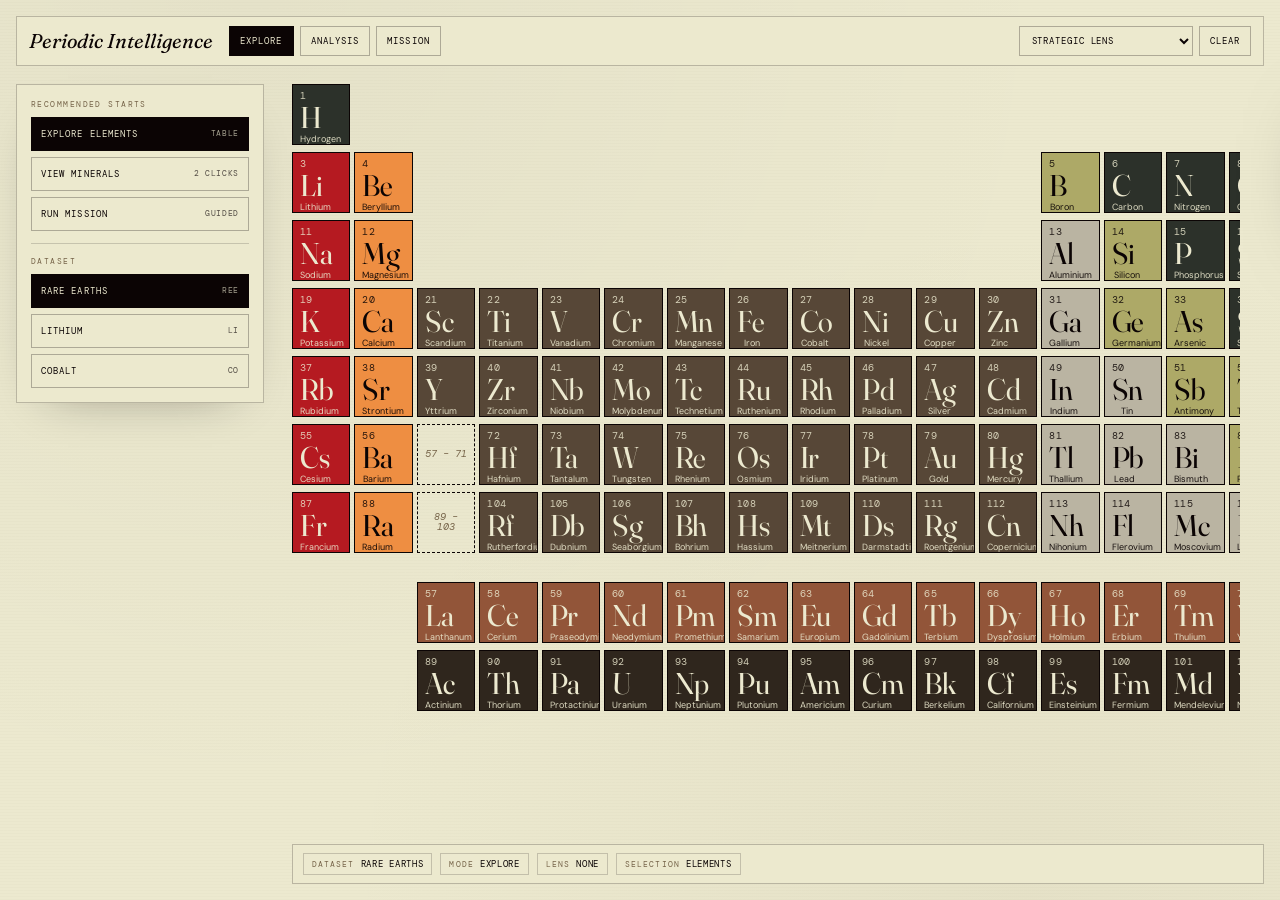
==== commit 6ad9862a: "Refactor periodic dossier interface" ====
--- a/periodic-table.html
+++ b/periodic-table.html
@@ -1073,6 +1073,24 @@
     text-transform: uppercase;
     color: var(--ink-muted);
   }
+  .pi-state-item {
+    display: inline-flex;
+    align-items: baseline;
+    gap: 6px;
+    padding: 4px 8px;
+    border: 1px solid rgba(11,4,4,0.18);
+    background: rgba(236,233,207,0.72);
+    white-space: nowrap;
+  }
+  .pi-state-label {
+    color: var(--ink-muted);
+    font-size: 8px;
+  }
+  .pi-state-value {
+    color: var(--ink);
+    font-size: 9px;
+    letter-spacing: 0.08em;
+  }
   .pi-breadcrumb-btn {
     padding: 4px 7px;
     font-size: 8px;
@@ -1081,9 +1099,19 @@
     color: var(--ink);
   }
 
+  body.pi-shell.pi-mode-explore .masthead,
+  body.pi-shell.pi-mode-explore .dataset-strip,
   body.pi-shell.pi-mode-explore .controls,
   body.pi-shell.pi-mode-explore .magnet-bar,
   body.pi-shell.pi-mode-explore footer {
+    display: none;
+  }
+  body.pi-shell.pi-mode-explore .pi-bottom-strip {
+    display: flex;
+  }
+  body.pi-shell.pi-mode-explore .pi-block-nav,
+  body.pi-shell.pi-mode-explore .pi-block-missions,
+  body.pi-shell.pi-mode-explore .pi-block-lens {
     display: none;
   }
   body.pi-shell .minerals-section,
@@ -1149,11 +1177,14 @@
   }
 
   body.pi-mode-mission .el:not(.pi-mission-hit),
+  body.pi-mode-mission .kg-node:not(.pi-mission-hit) {
+    opacity: 0.18;
+    filter: saturate(0.55);
+  }
   body.pi-mode-mission .mineral-card:not(.pi-mission-hit),
   body.pi-mode-mission .op-card:not(.pi-mission-hit),
   body.pi-mode-mission .tl-chip:not(.pi-mission-hit) {
-    opacity: 0.18;
-    filter: saturate(0.55);
+    display: none;
   }
   .el.pi-mission-hit,
   .mineral-card.pi-mission-hit,
@@ -1549,7 +1580,7 @@
     display: flex;
     flex-direction: column;
     gap: 8px;
-    min-height: 240px;
+    min-height: 148px;
     font-family: inherit;
     position: relative;
   }
@@ -1629,6 +1660,19 @@
     line-height: 1.3;
     word-break: break-word;
     opacity: 0.95;
+  }
+  .mineral-card .card-signal,
+  .op-card .card-signal {
+    font-family: "DM Mono", monospace;
+    font-size: 10px;
+    letter-spacing: 0.08em;
+    line-height: 1.45;
+    text-transform: uppercase;
+    color: var(--card-fg);
+    opacity: 0.86;
+    border-top: 1px solid var(--card-rule);
+    padding-top: 10px;
+    margin-top: auto;
   }
   .mineral-card .note {
     font-family: "Fraunces", serif;
@@ -1905,7 +1949,7 @@
     display: flex;
     flex-direction: column;
     gap: 8px;
-    min-height: 260px;
+    min-height: 156px;
     font-family: inherit;
     position: relative;
   }
@@ -1984,6 +2028,9 @@
     line-height: 1;
     letter-spacing: -0.01em;
     margin-top: 2px;
+  }
+  .op-card .card-signal {
+    margin-top: auto;
   }
   .op-card .operator-line {
     font-family: "DM Mono", monospace;
@@ -4002,7 +4049,7 @@
   </div>
 
   <aside class="pi-left-panel" aria-label="Mission navigation">
-    <div class="pi-block">
+    <div class="pi-block pi-block-starts">
       <div class="pi-block-label">Recommended starts</div>
       <div class="pi-entry-actions">
         <button class="pi-entry-btn active" data-pi-entry="elements"><span>Explore Elements</span><span class="meta">table</span></button>
@@ -4010,7 +4057,7 @@
         <button class="pi-entry-btn" data-pi-entry="mission"><span>Run Mission</span><span class="meta">guided</span></button>
       </div>
     </div>
-    <div class="pi-block">
+    <div class="pi-block pi-block-dataset">
       <div class="pi-block-label">Dataset</div>
       <div class="pi-panel-list">
         <button class="pi-nav-btn" data-pi-dataset="ree"><span>Rare Earths</span><span class="meta">REE</span></button>
@@ -4018,7 +4065,7 @@
         <button class="pi-nav-btn" data-pi-dataset="cobalt"><span>Cobalt</span><span class="meta">Co</span></button>
       </div>
     </div>
-    <div class="pi-block">
+    <div class="pi-block pi-block-nav">
       <div class="pi-block-label">Navigate</div>
       <div class="pi-panel-list">
         <button class="pi-nav-btn active" data-pi-panel="table"><span>Elements</span><span class="meta">anchor</span></button>
@@ -4031,7 +4078,7 @@
         <button class="pi-nav-btn" data-pi-panel="topology"><span>Topology</span><span class="meta">graph</span></button>
       </div>
     </div>
-    <div class="pi-block">
+    <div class="pi-block pi-block-missions">
       <div class="pi-block-label">Missions</div>
       <div class="pi-mission-list">
         <button class="pi-mission-btn" data-pi-mission="magnet_supply_chain"><span>Magnet Supply Chain</span><span class="meta">REE</span></button>
@@ -4040,14 +4087,17 @@
         <button class="pi-mission-btn" data-pi-mission="heavy_ree_access"><span>Heavy REE Access</span><span class="meta">HREE</span></button>
       </div>
     </div>
-    <div class="pi-block">
+    <div class="pi-block pi-block-lens">
       <div class="pi-lens-legend-label">Lens legend</div>
       <div class="pi-lens-legend" id="piLensLegend"></div>
     </div>
   </aside>
 
   <div class="pi-bottom-strip" id="piBreadcrumbs" aria-live="polite">
-    <span class="pi-breadcrumb-current">Rare Earths &gt; Elements</span>
+    <span class="pi-state-item"><span class="pi-state-label">Dataset</span><span class="pi-state-value">Rare Earths</span></span>
+    <span class="pi-state-item"><span class="pi-state-label">Mode</span><span class="pi-state-value">Explore</span></span>
+    <span class="pi-state-item"><span class="pi-state-label">Lens</span><span class="pi-state-value">None</span></span>
+    <span class="pi-state-item"><span class="pi-state-label">Selection</span><span class="pi-state-value">Elements</span></span>
   </div>
 
   <header class="masthead">
@@ -4742,6 +4792,7 @@
 const panel = document.getElementById("detailPanel");
 
 function openPanel() {
+  if (typeof closeSectionDetail === "function") closeSectionDetail({ preserveFocus: true });
   overlay.classList.add("open");
   panel.classList.add("open");
   panel.setAttribute("aria-hidden", "false");
@@ -4974,7 +5025,7 @@
     },
     {
       id: "production",
-      label: "Production",
+      label: "Supply",
       html: `
         ${productionRow || `<div class="field"><div class="k">Production</div><div class="v">No production figure mapped.</div></div>`}
         <div class="found-in-section">
@@ -4989,7 +5040,7 @@
     },
     {
       id: "geopolitics",
-      label: "Geopolitics",
+      label: "Risk",
       html: `
         <div class="field"><div class="k">Countries</div><div class="v">${m.countries.join(" · ")}</div></div>
         <div class="field"><div class="k">Supply risk</div><div class="v">${m.countries.map(c => `${c}: ${COUNTRY_RISK[c] || "medium"}`).join(" · ")}</div></div>
@@ -5061,7 +5112,7 @@
     },
     {
       id: "geopolitics",
-      label: "Geopolitics",
+      label: "Risk",
       html: `
         <div class="field"><div class="k">Country risk</div><div class="v">${o.country}: ${COUNTRY_RISK[o.country] || "medium"}</div></div>
         <div class="field"><div class="k">Funding</div><div class="v">${fundingLabel}</div></div>
@@ -5077,7 +5128,8 @@
   overlay.classList.remove("open");
   panel.classList.remove("open");
   panel.setAttribute("aria-hidden", "true");
-  document.body.classList.remove("pi-focus");
+  const sectionOpen = document.getElementById("sectionDetailPanel")?.classList.contains("open");
+  if (!sectionOpen) document.body.classList.remove("pi-focus");
   document.querySelectorAll(".el.selected").forEach(c => c.classList.remove("selected"));
   document.querySelectorAll(".mineral-card.contains-element").forEach(c => c.classList.remove("contains-element"));
 }
@@ -5305,13 +5357,16 @@
   sectionOverlay.classList.add("open");
   sectionPanel.classList.add("open");
   sectionPanel.setAttribute("aria-hidden", "false");
+  document.body.classList.add("pi-focus");
 }
 
-function closeSectionDetail() {
+function closeSectionDetail(options = {}) {
   if (!sectionPanel) return;
   sectionOverlay.classList.remove("open");
   sectionPanel.classList.remove("open");
   sectionPanel.setAttribute("aria-hidden", "true");
+  const detailOpen = document.getElementById("detailPanel")?.classList.contains("open");
+  if (!detailOpen && !options.preserveFocus) document.body.classList.remove("pi-focus");
 }
 
 document.getElementById("sectionCloseBtn")?.addEventListener("click", closeSectionDetail);
@@ -5805,6 +5860,23 @@
 let activeScenario = null;
 let activeDataset = "ree";  /* "ree" or "lithium" — default REE */
 
+function labelCase(value) {
+  const s = String(value || "").trim();
+  return s ? s.charAt(0).toUpperCase() + s.slice(1) : "";
+}
+
+function compactMineralSignal(m) {
+  const tier = labelCase(m.tier);
+  const supply = m.production ? "Supply share mapped" : `${m.countries.length} source geographies`;
+  return [tier, m.type, supply].filter(Boolean).join(" · ");
+}
+
+function compactOperationSignal(o) {
+  const status = labelCase(o.status);
+  const segment = o.segment ? labelCase(o.segment) : "Operation";
+  return [status, segment, o.country].filter(Boolean).join(" · ");
+}
+
 /* ===== RENDER MINERAL CARDS ===== */
 const mGrid = document.getElementById("mineralsGrid");
 MINERALS.forEach(m => {
@@ -5812,11 +5884,6 @@
   card.className = "mineral-card";
   card.dataset.rank = m.rank;
   card.dataset.tier = m.tier;
-  const reeChips = m.primary.map(n => `<span class="ree-chip">${SYM_BY_N[n]}</span>`).join("");
-  const countryChips = m.countries.map(c => renderCountryChip(c)).join("");
-  const productionRow = m.production
-    ? `<div class="stat-row"><span class="k">Production</span><span class="v">${m.production}</span></div>`
-    : "";
   card.innerHTML = `
     <div class="top-row">
       <div class="rank">${String(m.rank).padStart(2, "0")}  ·  ${m.tier.toUpperCase()}</div>
@@ -5824,10 +5891,7 @@
     </div>
     <div class="name">${m.name}</div>
     <div class="formula">${m.formula}</div>
-    <div class="note">${m.note}</div>
-    ${productionRow}
-    <div class="country-row">${countryChips}</div>
-    <div class="ree-row">${reeChips}</div>
+    <div class="card-signal">${compactMineralSignal(m)}</div>
   `;
   card.addEventListener("click", () => {
     if (!activeMineral || activeMineral.rank !== m.rank) selectMineral(m);
@@ -5866,6 +5930,7 @@
     activeScenario = null;
     magnetBtn.classList.remove("active");
     chinaBtn.classList.remove("active");
+    batteryBtn.classList.remove("active");
   }
 
   /* mark active card */
@@ -5918,49 +5983,26 @@
       activeScenario = null;
       magnetBtn.classList.remove("active");
       chinaBtn.classList.remove("active");
+      batteryBtn.classList.remove("active");
     }
   }
 });
 
 /* ===== RENDER OPERATION CARDS ===== */
 const opsGrid = document.getElementById("opsGrid");
-const FUNDING_MAX = Math.max(...OPERATIONS.filter(x => x.fundingAmount).map(x => x.fundingAmount));
 OPERATIONS.forEach(o => {
   const card = document.createElement("button");
   card.className = "op-card";
-  if (o.funding) card.classList.add("has-funding");
   card.dataset.rank = o.rank;
   card.dataset.status = o.status;
-  const reeChips = o.outputs.map(n => `<span class="ree-chip">${SYM_BY_N[n]}</span>`).join("");
-  const countryChip = renderCountryChip(o.country);
   const statusLabel = o.status.toUpperCase();
-  const capacityRow = o.capacity
-    ? `<div class="stat-row"><span class="k">Capacity</span><span class="v">${o.capacity}</span></div>`
-    : "";
-  let fundingBadge = "";
-  if (o.funding) {
-    const amt = o.fundingAmount;
-    const pct = amt ? Math.max(8, (amt / FUNDING_MAX) * 100) : 0;
-    const amtLabel = amt
-      ? (amt >= 1000 ? `$${(amt / 1000).toFixed(1)}B` : `$${amt}M`)
-      : "—";
-    fundingBadge = `<div class="funding-badge" title="${o.fundingNote || ''}" style="--fb-pct: ${pct}%;">
-      <div class="fb-row"><span>${o.funding}</span><span class="fb-amount">${amtLabel}</span></div>
-      <div class="fb-bar"></div>
-    </div>`;
-  }
   card.innerHTML = `
-    ${fundingBadge}
     <div class="top-row">
       <div class="rank-status">${String(o.rank).padStart(2, "0")}<span class="status-tag">${statusLabel}</span></div>
       <div class="mineral-tag">${o.mineralType}</div>
     </div>
     <div class="name">${o.name}</div>
-    <div class="operator-line">${o.operator} <span class="region">· ${o.region}</span></div>
-    <div class="note">${o.note}</div>
-    ${capacityRow}
-    <div class="country-row">${countryChip}</div>
-    <div class="ree-row">${reeChips}</div>
+    <div class="card-signal">${compactOperationSignal(o)}</div>
   `;
   card.addEventListener("click", () => selectOperation(o));
   opsGrid.appendChild(card);
@@ -6619,6 +6661,7 @@
     activeScenario = null;
     magnetBtn.classList.remove("active");
     chinaBtn.classList.remove("active");
+    batteryBtn.classList.remove("active");
   }
 
   /* mark active op card, dim others */
@@ -6867,7 +6910,7 @@
   try {
     /* Dataset must apply first so subsequent op/mineral lookups hit the right arrays */
     if (params.dataset && typeof switchDataset === "function" && params.dataset !== activeDataset) {
-      switchDataset(params.dataset);  /* this triggers a re-render; the rest still applies */
+      commitPiState({ dataset: params.dataset }, { scroll: false, write: false });  /* this triggers a re-render; the rest still applies */
     }
 
     /* Timeline mode */
@@ -6897,14 +6940,20 @@
     /* Selection (op or mineral, mutually exclusive) */
     if (params.op) {
       const op = OPERATIONS.find(o => o.rank === parseInt(params.op, 10));
-      if (op) selectOperation(op);
+      if (op) {
+        commitPiState({ mode: "analysis", panel: "operations" }, { scroll: false, write: false });
+        selectOperation(op);
+      }
     } else if (params.mineral) {
       const m = MINERALS.find(x => x.rank === parseInt(params.mineral, 10));
       if (m) {
+        commitPiState({ mode: "analysis", panel: "minerals" }, { scroll: false, write: false });
         selectMineral(m);
         if (typeof openMineralDetail === "function") openMineralDetail(m);
       }
     }
+    updatePiDatasetButtons();
+    updatePiBreadcrumbs();
   } finally {
     _hashApplying = false;
   }
@@ -7020,6 +7069,7 @@
     activeScenario = null;
     magnetBtn.classList.remove("active");
     chinaBtn.classList.remove("active");
+    batteryBtn.classList.remove("active");
     document.querySelectorAll(".el:not(.placeholder)").forEach(c => c.classList.remove("featured", "featured-secondary", "dimmed"));
     document.querySelectorAll(".mineral-card, .op-card, .tl-chip").forEach(c => c.classList.remove("dimmed"));
   }
@@ -7558,7 +7608,12 @@
 
 function switchDataset(key) {
   if (!DATASETS[key]) return;
-  if (activeDataset === key) return;
+  if (activeDataset === key) {
+    if (typeof updatePiDatasetButtons === "function") updatePiDatasetButtons();
+    if (typeof updateStickyState === "function") updateStickyState();
+    if (typeof updatePiBreadcrumbs === "function") updatePiBreadcrumbs();
+    return;
+  }
 
   /* Clear all selection state */
   if (activeMineral) clearMineral();
@@ -7567,6 +7622,7 @@
     activeScenario = null;
     magnetBtn.classList.remove("active");
     chinaBtn.classList.remove("active");
+    batteryBtn.classList.remove("active");
     document.querySelectorAll(".el:not(.placeholder)").forEach(c => c.classList.remove("featured", "featured-secondary", "dimmed"));
   }
 
@@ -7650,6 +7706,8 @@
   document.querySelectorAll(".dataset-btn").forEach(b => {
     b.classList.toggle("active", b.dataset.dataset === key);
   });
+  if (typeof updatePiDatasetButtons === "function") updatePiDatasetButtons();
+  if (typeof updateStickyState === "function") updateStickyState();
 
   if (typeof writeHash === "function") writeHash();
 }
@@ -7664,11 +7722,6 @@
     card.className = "mineral-card";
     card.dataset.rank = m.rank;
     card.dataset.tier = m.tier;
-    const reeChips = m.primary.map(n => `<span class="ree-chip">${SYM_BY_N[n]}</span>`).join("");
-    const countryChips = m.countries.map(c => renderCountryChip(c)).join("");
-    const productionRow = m.production
-      ? `<div class="stat-row"><span class="k">Production</span><span class="v">${m.production}</span></div>`
-      : "";
     card.innerHTML = `
       <div class="top-row">
         <div class="rank">${String(m.rank).padStart(2, "0")}  ·  ${m.tier.toUpperCase()}</div>
@@ -7676,10 +7729,7 @@
       </div>
       <div class="name">${m.name}</div>
       <div class="formula">${m.formula}</div>
-      <div class="note">${m.note}</div>
-      ${productionRow}
-      <div class="country-row">${countryChips}</div>
-      <div class="ree-row">${reeChips}</div>
+      <div class="card-signal">${compactMineralSignal(m)}</div>
     `;
     card.addEventListener("click", () => {
       if (!activeMineral || activeMineral.rank !== m.rank) selectMineral(m);
@@ -7692,45 +7742,20 @@
 function rebuildOpCards() {
   const grid = document.getElementById("opsGrid");
   grid.innerHTML = "";
-  const fundedAmounts = OPERATIONS.filter(x => x.fundingAmount).map(x => x.fundingAmount);
-  const FUNDING_MAX_DS = fundedAmounts.length ? Math.max(...fundedAmounts) : 1000;
 
   OPERATIONS.forEach(o => {
     const card = document.createElement("button");
     card.className = "op-card";
-    if (o.funding) card.classList.add("has-funding");
     card.dataset.rank = o.rank;
     card.dataset.status = o.status;
-    const reeChips = o.outputs.map(n => `<span class="ree-chip">${SYM_BY_N[n]}</span>`).join("");
-    const countryChip = renderCountryChip(o.country);
     const statusLabel = o.status.toUpperCase();
-    const capacityRow = o.capacity
-      ? `<div class="stat-row"><span class="k">Capacity</span><span class="v">${o.capacity}</span></div>`
-      : "";
-    let fundingBadge = "";
-    if (o.funding) {
-      const amt = o.fundingAmount;
-      const pct = amt ? Math.max(8, (amt / FUNDING_MAX_DS) * 100) : 0;
-      const amtLabel = amt
-        ? (amt >= 1000 ? `$${(amt / 1000).toFixed(1)}B` : `$${amt}M`)
-        : "—";
-      fundingBadge = `<div class="funding-badge" title="${o.fundingNote || ''}" style="--fb-pct: ${pct}%;">
-        <div class="fb-row"><span>${o.funding}</span><span class="fb-amount">${amtLabel}</span></div>
-        <div class="fb-bar"></div>
-      </div>`;
-    }
     card.innerHTML = `
-      ${fundingBadge}
       <div class="top-row">
         <div class="rank-status">${String(o.rank).padStart(2, "0")}<span class="status-tag">${statusLabel}</span></div>
         <div class="mineral-tag">${o.mineralType}</div>
       </div>
       <div class="name">${o.name}</div>
-      <div class="operator-line">${o.operator} <span class="region">· ${o.region}</span></div>
-      <div class="note">${o.note}</div>
-      ${capacityRow}
-      <div class="country-row">${countryChip}</div>
-      <div class="ree-row">${reeChips}</div>
+      <div class="card-signal">${compactOperationSignal(o)}</div>
     `;
     card.addEventListener("click", () => selectOperation(o));
     grid.appendChild(card);
@@ -7739,7 +7764,7 @@
 
 /* Wire up dataset toggle buttons (added in HTML) */
 document.querySelectorAll(".dataset-btn").forEach(btn => {
-  btn.addEventListener("click", () => switchDataset(btn.dataset.dataset));
+  btn.addEventListener("click", () => commitPiState({ dataset: btn.dataset.dataset }, { scroll: false }));
 });
 
 /* ============================================================ */
@@ -8568,7 +8593,7 @@
 
 /* Dataset shortcuts */
 document.querySelectorAll(".su-ds-btn").forEach(btn => {
-  btn.addEventListener("click", () => switchDataset(btn.dataset.suDataset));
+  btn.addEventListener("click", () => commitPiState({ dataset: btn.dataset.suDataset }, { scroll: false }));
 });
 
 /* Scenario shortcuts — proxy to existing buttons */
@@ -8825,6 +8850,15 @@
     activePiMission = null;
     clearMissionHighlight();
     document.querySelectorAll("[data-pi-mission]").forEach(btn => btn.classList.remove("active"));
+  }
+  if (mode === "explore") {
+    activePiPanel = "table";
+    Object.keys(PI_PANEL_LABELS).forEach(key => document.body.classList.remove(`pi-panel-${key}`));
+    document.body.classList.add("pi-panel-table");
+    document.querySelectorAll("[data-pi-panel]").forEach(btn => {
+      btn.classList.toggle("active", btn.dataset.piPanel === "table");
+    });
+    try { closeDetail(); closeSectionDetail(); } catch(e) {}
   }
   updatePiBreadcrumbs();
 }
@@ -9022,32 +9056,69 @@
   document.querySelectorAll("[data-pi-dataset]").forEach(btn => {
     btn.classList.toggle("active", btn.dataset.piDataset === activeDataset);
   });
+  document.querySelectorAll(".dataset-btn").forEach(btn => {
+    btn.classList.toggle("active", btn.dataset.dataset === activeDataset);
+  });
+  document.querySelectorAll(".su-ds-btn").forEach(btn => {
+    btn.classList.toggle("active", btn.dataset.suDataset === activeDataset);
+  });
+  document.body.dataset.activeDataset = activeDataset;
+}
+
+function getActiveSelectionLabel() {
+  if (activePiMission) return MISSION_THREADS[activePiMission]?.label || "Mission";
+  if (activeOperation) return activeOperation.name;
+  if (activeMineral) return activeMineral.name;
+  if (activeScenario) {
+    return ({ magnet: "Magnet-critical", china: "China-restricted", battery: "Battery-critical" })[activeScenario] || activeScenario;
+  }
+  if (activeFilter && activeFilter.type !== "all") return `Filter: ${activeFilter.value}`;
+  return PI_PANEL_LABELS[activePiPanel] || "Elements";
 }
 
 function updatePiBreadcrumbs() {
   const root = document.getElementById("piBreadcrumbs");
   if (!root) return;
-  const parts = [
-    { label: getDatasetLabel(activeDataset), panel: "table" },
-    { label: activePiMode.charAt(0).toUpperCase() + activePiMode.slice(1), mode: activePiMode },
-    { label: activePiMission ? MISSION_THREADS[activePiMission].label : PI_PANEL_LABELS[activePiPanel], panel: activePiPanel }
+  const modeLabel = activePiMode.charAt(0).toUpperCase() + activePiMode.slice(1);
+  const lensLabel = activePiLens ? labelCase(activePiLens) : "None";
+  const items = [
+    ["Dataset", getDatasetLabel(activeDataset)],
+    ["Mode", modeLabel],
+    ["Lens", lensLabel],
+    ["Selection", getActiveSelectionLabel()]
   ];
-  if (activeMineral) parts.push({ label: activeMineral.name, panel: "minerals" });
-  if (activeOperation) parts.push({ label: activeOperation.name, panel: "operations" });
-  if (activePiLens) parts.push({ label: `Lens: ${activePiLens}`, panel: activePiPanel });
-  root.innerHTML = parts.map((p, i) => {
-    const isLast = i === parts.length - 1;
-    const sep = isLast ? "" : `<span>&gt;</span>`;
-    if (isLast) return `<span class="pi-breadcrumb-current">${p.label}</span>`;
-    return `<button class="pi-breadcrumb-btn" data-breadcrumb-panel="${p.panel || ""}" data-breadcrumb-mode="${p.mode || ""}">${p.label}</button>${sep}`;
-  }).join("");
-  root.querySelectorAll(".pi-breadcrumb-btn").forEach(btn => {
-    btn.addEventListener("click", () => {
-      if (btn.dataset.breadcrumbMode) setPiMode(btn.dataset.breadcrumbMode);
-      if (btn.dataset.breadcrumbPanel) setPiPanel(btn.dataset.breadcrumbPanel);
-    });
-  });
+  root.innerHTML = items.map(([k, v]) => `
+    <span class="pi-state-item">
+      <span class="pi-state-label">${k}</span>
+      <span class="pi-state-value">${v}</span>
+    </span>
+  `).join("");
   updatePiDatasetButtons();
+}
+
+function commitPiState(patch = {}, options = {}) {
+  const shouldScroll = options.scroll !== false;
+  const shouldWrite = options.write !== false;
+  if (patch.dataset && DATASETS[patch.dataset]) {
+    switchDataset(patch.dataset);
+  }
+  if (patch.mode) {
+    setPiMode(patch.mode);
+  }
+  if (patch.panel) {
+    setPiPanel(patch.panel, shouldScroll);
+  }
+  if (Object.prototype.hasOwnProperty.call(patch, "lens")) {
+    const lensSelect = document.getElementById("piLensSelect");
+    if (lensSelect) lensSelect.value = patch.lens || "";
+    applyPiLens(patch.lens || "");
+  }
+  if (patch.mission) {
+    activatePiMission(patch.mission);
+  }
+  updatePiDatasetButtons();
+  updatePiBreadcrumbs();
+  if (shouldWrite && typeof writeHash === "function") writeHash();
 }
 
 function clearPiInterfaceState() {
@@ -9068,38 +9139,37 @@
 }
 
 document.querySelectorAll("[data-pi-mode]").forEach(btn => {
-  btn.addEventListener("click", () => setPiMode(btn.dataset.piMode));
+  btn.addEventListener("click", () => commitPiState({ mode: btn.dataset.piMode }, { scroll: false }));
 });
 document.querySelectorAll("[data-pi-panel]").forEach(btn => {
   btn.addEventListener("click", () => {
-    if (activePiMode === "explore") setPiMode("analysis");
-    setPiPanel(btn.dataset.piPanel);
+    commitPiState({
+      mode: activePiMode === "explore" ? "analysis" : activePiMode,
+      panel: btn.dataset.piPanel
+    });
   });
 });
 document.querySelectorAll("[data-pi-entry]").forEach(btn => {
   btn.addEventListener("click", () => {
     const entry = btn.dataset.piEntry;
     if (entry === "elements") {
-      setPiMode("explore");
-      setPiPanel("table");
+      commitPiState({ mode: "explore", panel: "table" });
     } else if (entry === "minerals") {
-      setPiMode("analysis");
-      setPiPanel("minerals");
+      commitPiState({ mode: "analysis", panel: "minerals" });
     } else if (entry === "mission") {
-      activatePiMission(activePiMission || "magnet_supply_chain");
+      commitPiState({ mission: activePiMission || "magnet_supply_chain" });
     }
   });
 });
 document.querySelectorAll("[data-pi-dataset]").forEach(btn => {
   btn.addEventListener("click", () => {
-    if (activeDataset !== btn.dataset.piDataset) switchDataset(btn.dataset.piDataset);
-    updatePiBreadcrumbs();
+    commitPiState({ dataset: btn.dataset.piDataset }, { scroll: false });
   });
 });
 document.querySelectorAll("[data-pi-mission]").forEach(btn => {
-  btn.addEventListener("click", () => activatePiMission(btn.dataset.piMission));
+  btn.addEventListener("click", () => commitPiState({ mission: btn.dataset.piMission }));
 });
-document.getElementById("piLensSelect")?.addEventListener("change", e => applyPiLens(e.target.value));
+document.getElementById("piLensSelect")?.addEventListener("change", e => commitPiState({ lens: e.target.value }, { scroll: false }));
 document.getElementById("piClearAll")?.addEventListener("click", clearPiInterfaceState);
 
 const _piSwitchDataset = switchDataset;
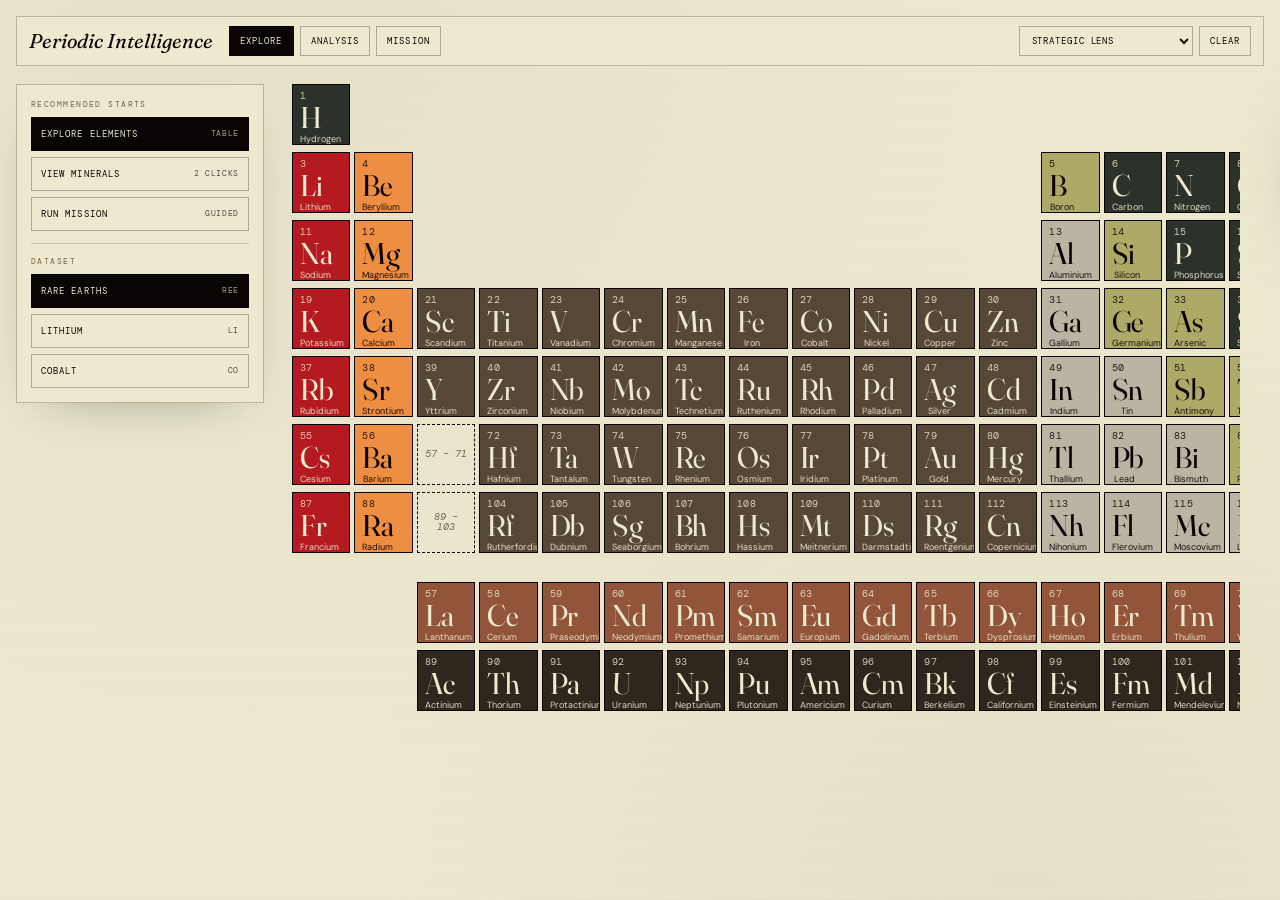
==== commit b0927191: "Remove the bottom sticky breadcrumb strip The pi-shell architecture rendered a fixed-position state " ====
--- a/periodic-table.html
+++ b/periodic-table.html
@@ -3160,6 +3160,57 @@
   }
   .cb-fine-divider { opacity: 0.4; }
 
+  /* === Minimal utility site-footer (repo + license, GitHub-style dark band) === */
+  .site-footer {
+    background: var(--ink);
+    color: var(--bg-paper);
+    border-top: 1px solid var(--ink);
+    padding: 18px 40px;
+    font-family: "DM Mono", monospace;
+    font-size: 10px;
+    letter-spacing: 0.12em;
+    text-transform: uppercase;
+  }
+  .sf-inner {
+    display: flex;
+    justify-content: space-between;
+    align-items: center;
+    gap: 20px;
+    flex-wrap: wrap;
+  }
+  .sf-left, .sf-right {
+    display: flex;
+    align-items: center;
+    gap: 12px;
+  }
+  .sf-mark { font-weight: 500; opacity: 0.92; }
+  .sf-sep { opacity: 0.4; }
+  .sf-copy { opacity: 0.55; }
+  .sf-link {
+    color: var(--bg-paper);
+    text-decoration: none;
+    opacity: 0.75;
+    transition: opacity 0.15s ease, border-color 0.15s ease;
+    padding: 4px 9px;
+    border: 1px solid rgba(236, 233, 207, 0.32);
+  }
+  .sf-link:hover {
+    opacity: 1;
+    border-color: var(--bg-paper);
+  }
+  .sf-icon {
+    font-family: "Fraunces", serif;
+    font-style: italic;
+    font-size: 11px;
+    margin-right: 3px;
+    vertical-align: text-top;
+  }
+  @media (max-width: 720px) {
+    .site-footer { padding: 14px 14px; }
+    .sf-inner { flex-direction: column; gap: 10px; }
+  }
+  @media print { .site-footer { display: none !important; } }
+
   /* === 3 · Sticky utility bar === */
   .sticky-util {
     position: fixed;
@@ -3973,6 +4024,47 @@
   .kg-edge-row[data-type="enables"] .kg-edge-rel { background: rgba(35,85,151,0.1);  color: #235597; }
   .kg-edge-row[data-type="source"]  .kg-edge-rel { background: rgba(90,138,110,0.1); color: #3A7A5A; }
   .kg-edge-row[data-type="policy"]  .kg-edge-rel { background: rgba(126,90,155,0.1); color: #7E5A9B; }
+  /* Source-attribution chip — appears inline in the edge relation cell */
+  .kg-edge-src-tag {
+    display: inline-block;
+    font-family: "DM Mono", monospace;
+    font-size: 7px;
+    letter-spacing: 0.08em;
+    text-transform: uppercase;
+    padding: 1px 4px;
+    margin-left: 5px;
+    border: 1px solid currentColor;
+    border-radius: 2px;
+    opacity: 0.55;
+    font-style: normal;
+    vertical-align: middle;
+    cursor: help;
+    transition: opacity 0.15s ease;
+  }
+  .kg-edge-row:hover .kg-edge-src-tag { opacity: 0.9; }
+  /* Cited-sources footer in the topology section-detail panel */
+  .sd-sources-footer {
+    margin-top: 6px;
+    padding-top: 12px;
+    border-top: 1px dashed rgba(11,4,4,0.18);
+  }
+  .sd-sources-footer .sd-block-head { margin-bottom: 8px; }
+  .sd-sources-list {
+    display: flex;
+    flex-wrap: wrap;
+    gap: 6px;
+  }
+  .sd-source-chip {
+    font-family: "DM Mono", monospace;
+    font-size: 9px;
+    letter-spacing: 0.06em;
+    padding: 4px 8px;
+    border: 1px solid rgba(11,4,4,0.3);
+    background: rgba(11,4,4,0.04);
+    color: var(--ink);
+  }
+  .sd-source-chip .sd-source-org { font-weight: 500; }
+  .sd-source-chip .sd-source-year { opacity: 0.55; margin-left: 4px; }
   .kg-legend {
     display: flex;
     gap: 20px;
@@ -4093,13 +4185,6 @@
     </div>
   </aside>
 
-  <div class="pi-bottom-strip" id="piBreadcrumbs" aria-live="polite">
-    <span class="pi-state-item"><span class="pi-state-label">Dataset</span><span class="pi-state-value">Rare Earths</span></span>
-    <span class="pi-state-item"><span class="pi-state-label">Mode</span><span class="pi-state-value">Explore</span></span>
-    <span class="pi-state-item"><span class="pi-state-label">Lens</span><span class="pi-state-value">None</span></span>
-    <span class="pi-state-item"><span class="pi-state-label">Selection</span><span class="pi-state-value">Elements</span></span>
-  </div>
-
   <header class="masthead">
     <div class="colophon">
       <div><span class="label">Source</span> Take Nakano</div>
@@ -4457,6 +4542,25 @@
       <span id="cbBuildId">Build <span id="cbBuildHash">—</span></span>
     </div>
   </section>
+
+  <!-- Minimal utility site-footer — repo + license; the editorial credits live in colophon-bar above -->
+  <footer class="site-footer" role="contentinfo">
+    <div class="sf-inner">
+      <div class="sf-left">
+        <span class="sf-mark">Periodic &amp; Pictorial</span>
+        <span class="sf-sep">·</span>
+        <span class="sf-copy">© 2026 ANP STUDIO</span>
+      </div>
+      <div class="sf-right">
+        <a class="sf-link" href="https://github.com/augustave/PERIODIC" target="_blank" rel="noopener">
+          <span class="sf-icon">↗</span> GitHub
+        </a>
+        <a class="sf-link" href="https://github.com/augustave/PERIODIC/blob/main/LICENSE" target="_blank" rel="noopener">
+          MIT License
+        </a>
+      </div>
+    </div>
+  </footer>
 
   <!-- 3 · Sticky utility bar (fixed) — now absorbs the old floating jump-hint -->
   <div class="sticky-util" id="stickyUtil">
@@ -5299,22 +5403,34 @@
     eyebrow: () => "Appendix · 関係図 · interactive supply-chain graph",
     title:   () => "Supply-Chain <span class=\"accent\">Topology</span>",
     deck:    () => "Six concept clusters and the edges binding them — REE classifications, mineralogy, technology, geography, geopolitical frameworks, and the IEA R1–R8 framework.",
-    facts:   () => [
-      ["Clusters", KG_CLUSTERS.length],
-      ["Total nodes", KG_CLUSTERS.reduce((s, c) => s + c.nodes.length, 0)],
-      ["Total edges", KG_EDGES.length],
-      ["Cross-linked nodes", Object.keys(NODE_TO_OP_RANK).length]
-    ],
+    facts:   () => {
+      const sourcedEdges = KG_EDGES.filter(e => e.source).length;
+      return [
+        ["Clusters", KG_CLUSTERS.length],
+        ["Total nodes", KG_CLUSTERS.reduce((s, c) => s + c.nodes.length, 0)],
+        ["Total edges", KG_EDGES.length],
+        ["Sourced edges", `${sourcedEdges} (${Math.round(sourcedEdges / KG_EDGES.length * 100)}%)`],
+        ["Cross-linked nodes", Object.keys(NODE_TO_OP_RANK).length]
+      ];
+    },
     blocks: [
       { head: "How to read", body: "Hover any node to see its connections drawn live as bezier curves in the cluster grid. Solid curves are outgoing edges (this node → other), dashed are incoming (other → this). Arrowheads always point at the target. Curve color matches edge type." },
       { head: "Edge types", body: "Threat (red): control or supply disruption. Enables (blue): a downstream dependency. Source (green): provenance / mineral-to-element relationship. Policy (purple): institutional response." },
-      { head: "Pin & cross-link", body: "Click a node to lock its highlight (click again or click background to release). Tech nodes that map to specific operations show a → Op badge — click that badge to surface the operation card." }
+      { head: "Pin & cross-link", body: "Click a node to lock its highlight (click again or click background to release). Tech nodes that map to specific operations show a → Op badge — click that badge to surface the operation card." },
+      { head: "Source attribution", body: "Edges that originate in a specific document carry a small chip (e.g., FPRI '21, MOFCOM 18, CFR '26). Hover the chip for the full citation. Sources cited across the graph are listed below." }
     ],
     bullets: [
       ["Filter chips at top", "Limit visible edges by type. Active type colors the chip and the curves drawn in the canvas."],
       ["Show full graph", "Italic toggle on the right — draws every edge at once. A density read of the whole network."],
       ["Mobile note", "On viewports under 720px the SVG curve overlay is hidden (curves get noisy). Filter chips, the cluster grid, and the edge table all remain functional."]
-    ]
+    ],
+    sourcesFooter: () => {
+      const cited = new Set(KG_EDGES.filter(e => e.source).map(e => e.source));
+      return Array.from(cited)
+        .map(id => SOURCES[id])
+        .filter(Boolean)
+        .sort((a, b) => a.year - b.year);
+    }
   }
 };
 
@@ -5350,6 +5466,24 @@
     bodyHTML += `<ul class="sd-bullets">`
       + info.bullets.map(([k, v]) => `<li><span><strong>${k}</strong>${v}</span></li>`).join("")
       + `</ul>`;
+  }
+
+  /* Cited-sources footer (used by topology section) */
+  if (info.sourcesFooter) {
+    const sources = info.sourcesFooter();
+    if (sources.length) {
+      bodyHTML += `
+        <div class="sd-sources-footer">
+          <div class="sd-block-head">Cited sources · ${sources.length}</div>
+          <div class="sd-sources-list">
+            ${sources.map(s => `
+              <span class="sd-source-chip" title="${s.title}">
+                <span class="sd-source-org">${s.org}</span>
+                <span class="sd-source-year">${s.year}</span>
+              </span>`).join("")}
+          </div>
+        </div>`;
+    }
   }
 
   document.getElementById("sdBody").innerHTML = bodyHTML;
@@ -8071,17 +8205,23 @@
   },
   { id: "geo", name: "Key Geographies", accent: "where it is mined, processed, finished",
     nodes: [
-      { id: "china",    label: "China",          sub: "90% HREE processing · export controls" },
-      { id: "usa",      label: "United States",  sub: "Mountain Pass · Vulcan · Project Vault" },
-      { id: "eu",       label: "European Union", sub: "Carester · Neo Silmet · CRMA mandate" },
-      { id: "malaysia", label: "Malaysia",       sub: "Lynas LAMP refinery" },
-      { id: "brazil",   label: "Brazil",         sub: "Serra Verde · Aclara separation" },
-      { id: "australia", label: "Australia",     sub: "Lynas Mt Weld · Eneabba · Strategic Reserve" },
-      { id: "japan",    label: "Japan",          sub: "deep-sea mud · 30% reduction redesign" }
+      { id: "china",      label: "China",          sub: "62% raw · 90% HREE processing · export controls" },
+      { id: "usa",        label: "United States",  sub: "80% import reliance · 1.1% reserves · MP + Vulcan + Vault" },
+      { id: "eu",         label: "European Union", sub: "Carester · Neo Silmet · CRMA mandate" },
+      { id: "canada",     label: "Canada",         sub: "Tamarack · Electra · ERGI co-lead" },
+      { id: "malaysia",   label: "Malaysia",       sub: "Lynas LAMP refinery" },
+      { id: "brazil",     label: "Brazil",         sub: "Serra Verde · Aclara separation" },
+      { id: "australia",  label: "Australia",      sub: "Lynas Mt Weld · Eneabba · Strategic Reserve" },
+      { id: "japan",      label: "Japan",          sub: "deep-sea mud · 30% reduction redesign" },
+      { id: "africa_hubs", label: "Africa Mineral Hubs", sub: "DRC Co (70%) · S. Africa Mn · Ghana · Malawi" }
     ]
   },
   { id: "policy", name: "Geopolitical Frameworks", accent: "the institutional response",
     nodes: [
+      { id: "eo14017",        label: "EO 14017 (2021)",       sub: "Biden supply-chain review · the foundational order" },
+      { id: "dpa",            label: "Defense Production Act", sub: "DoD Title III authority · domestic build-out" },
+      { id: "ergi",           label: "ERGI",                  sub: "Energy Resource Governance Initiative · Canada-led" },
+      { id: "embargo",        label: "Mineral Embargo",       sub: "the policy lever China holds" },
       { id: "exportcontrols", label: "China Export Controls", sub: "Apr + Oct 2025 · $6.5T at risk" },
       { id: "forge",          label: "FORGE",                 sub: "55-nation bloc · evolved from MSP" },
       { id: "projectvault",   label: "Project Vault",         sub: "EXIM Bank · US strategic stockpile" },
@@ -8111,19 +8251,36 @@
   }
 ];
 
+/* Source registry — every KG edge can cite one of these. Footer-rendered
+   in the topology section-detail panel + as a small inline chip on edge rows. */
+const SOURCES = {
+  fpri_2021:    { title: "America's Critical Strategic Vulnerability: REE", org: "FPRI", year: 2021, short: "FPRI '21" },
+  usgs_mcs_25:  { title: "Mineral Commodity Summaries 2025",                org: "USGS", year: 2025, short: "USGS '25" },
+  iea_cmo:      { title: "Critical Minerals Outlook 2024",                  org: "IEA",  year: 2024, short: "IEA CMO" },
+  cfr_csr101:   { title: "Critical Minerals 101 (CSR101)",                  org: "CFR",  year: 2026, short: "CFR '26" },
+  mofcom_18:    { title: "Announcement No. 18 (REE Export Controls)",       org: "MOFCOM", year: 2025, short: "MOFCOM 18" },
+  mofcom_61:    { title: "Announcement No. 61 (Expanded Controls)",         org: "MOFCOM", year: 2025, short: "MOFCOM 61" },
+  doe_lpo:      { title: "DOE Loan Programs Office disclosures",            org: "DOE",  year: 2025, short: "DOE LPO" }
+};
+
 const KG_EDGES = [
   /* threats / control */
-  { s: "china",          t: "hree",         label: "controls 90% of processing",   type: "threat"  },
-  { s: "china",          t: "exportcontrols", label: "implements",                  type: "threat"  },
-  { s: "china",          t: "metalbottleneck", label: "monopolizes equipment",       type: "threat" },
-  { s: "exportcontrols", t: "defense",      label: "threatens supply",              type: "threat"  },
-  { s: "exportcontrols", t: "evmotor",      label: "threatens supply ($6.5T)",      type: "threat"  },
-  { s: "metalbottleneck", t: "permmagnet",  label: "blocks Western magnet capacity", type: "threat" },
-  { s: "equipshortage",  t: "metalbottleneck", label: "creates",                    type: "threat"  },
-  { s: "equipshortage",  t: "permmagnet",   label: "imposes 5–12× capex penalty",   type: "threat"  },
+  { s: "china",          t: "hree",         label: "controls 90% of processing",   type: "threat", source: "usgs_mcs_25" },
+  { s: "china",          t: "ree",          label: "dominates supply chain (62% raw)", type: "threat", source: "fpri_2021" },
+  { s: "china",          t: "exportcontrols", label: "implements",                  type: "threat", source: "mofcom_18" },
+  { s: "china",          t: "metalbottleneck", label: "monopolizes equipment",       type: "threat", source: "cfr_csr101" },
+  { s: "exportcontrols", t: "defense",      label: "threatens supply",              type: "threat", source: "mofcom_18" },
+  { s: "exportcontrols", t: "evmotor",      label: "threatens supply ($6.5T)",      type: "threat", source: "mofcom_61" },
+  { s: "metalbottleneck", t: "permmagnet",  label: "blocks Western magnet capacity", type: "threat", source: "cfr_csr101" },
+  { s: "equipshortage",  t: "metalbottleneck", label: "creates",                    type: "threat", source: "cfr_csr101" },
+  { s: "equipshortage",  t: "permmagnet",   label: "imposes 5–12× capex penalty",   type: "threat", source: "cfr_csr101" },
   { s: "ironnitride",    t: "permmagnet",   label: "could replace (RE-free)",       type: "threat"  },
   { s: "ironnitride",    t: "metalbottleneck", label: "designed to bypass",          type: "threat" },
-  { s: "valleysofdeath", t: "leapfrog",     label: "stalls scaling",                type: "threat"  },
+  { s: "valleysofdeath", t: "leapfrog",     label: "stalls scaling",                type: "threat", source: "cfr_csr101" },
+  { s: "usa",            t: "china",        label: "80% import reliance",           type: "threat", source: "fpri_2021" },
+  { s: "usa",            t: "embargo",      label: "vulnerable to",                 type: "threat", source: "fpri_2021" },
+  { s: "embargo",        t: "defense",      label: "would threaten",                type: "threat", source: "fpri_2021" },
+  { s: "china",          t: "africa_hubs",  label: "primary investor in",           type: "threat", source: "fpri_2021" },
 
   /* enables */
   { s: "hree",           t: "permmagnet",   label: "stabilizes (Dy / Tb)",          type: "enables" },
@@ -8151,31 +8308,43 @@
   { s: "projectvault",   t: "usa",          label: "strategic insulation",          type: "policy"  },
   { s: "ausreserve",     t: "australia",    label: "1-year import buffer",          type: "policy"  },
   { s: "crma",           t: "eu",           label: "25% recycled mandate by 2030",  type: "policy"  },
-  { s: "leapfrog",       t: "china",        label: "designed to bypass",            type: "policy"  },
-  { s: "nedc",           t: "leapfrog",     label: "coordinates US strategy",       type: "policy"  },
-  { s: "inqtel",         t: "valleysofdeath", label: "bridges (patient capital)",   type: "policy"  },
-  { s: "inqtel",         t: "bioprotein",   label: "funds Alta Resources",          type: "policy"  },
-  { s: "inqtel",         t: "solventfreemet", label: "funds Phoenix Tailings",      type: "policy"  },
-  { s: "g7fund",         t: "valleysofdeath", label: "proposed bridge",             type: "policy"  },
+  { s: "leapfrog",       t: "china",        label: "designed to bypass",            type: "policy", source: "cfr_csr101" },
+  { s: "nedc",           t: "leapfrog",     label: "coordinates US strategy",       type: "policy", source: "cfr_csr101" },
+  { s: "inqtel",         t: "valleysofdeath", label: "bridges (patient capital)",   type: "policy", source: "cfr_csr101" },
+  { s: "inqtel",         t: "bioprotein",   label: "funds Alta Resources",          type: "policy", source: "cfr_csr101" },
+  { s: "inqtel",         t: "solventfreemet", label: "funds Phoenix Tailings",      type: "policy", source: "cfr_csr101" },
+  { s: "g7fund",         t: "valleysofdeath", label: "proposed bridge",             type: "policy", source: "cfr_csr101" },
   { s: "baotouindex",    t: "china",        label: "state-controlled pricing",      type: "policy"  },
+  /* FPRI 2021 — foundational US response architecture */
+  { s: "eo14017",        t: "usa",          label: "triggered the build-out",       type: "policy", source: "fpri_2021" },
+  { s: "eo14017",        t: "dpa",          label: "authorizes invocation of",      type: "policy", source: "fpri_2021" },
+  { s: "dpa",            t: "permmagnet",   label: "accelerates magnet capacity",   type: "policy", source: "fpri_2021" },
+  { s: "dpa",            t: "ironnitride",  label: "Title III award · Niron",       type: "policy", source: "fpri_2021" },
+  { s: "ergi",           t: "canada",       label: "coordinates",                   type: "policy", source: "fpri_2021" },
+  { s: "ergi",           t: "australia",    label: "consumer-club partner",         type: "policy", source: "fpri_2021" },
+  { s: "ergi",           t: "japan",        label: "consumer-club partner",         type: "policy", source: "fpri_2021" },
+  { s: "usa",            t: "africa_hubs",  label: "seeks diversification via",     type: "policy", source: "fpri_2021" },
+  { s: "usa",            t: "malaysia",     label: "funds Lynas LAMP refinement",   type: "policy", source: "fpri_2021" },
 
   /* IEA R1–R8 mappings — what each recommendation operationalizes */
-  { s: "r2", t: "projectvault",  label: "exemplifies (US stockpile)",  type: "policy" },
-  { s: "r2", t: "ausreserve",    label: "exemplifies (AUS stockpile)", type: "policy" },
-  { s: "r3", t: "metalbottleneck", label: "targets the bottleneck",    type: "policy" },
-  { s: "r4", t: "usa",           label: "DOE LPO loans flow here",     type: "policy" },
-  { s: "r4", t: "eu",            label: "CRMA + Carester loan",        type: "policy" },
-  { s: "r4", t: "australia",     label: "AUD 1.65B Eneabba support",   type: "policy" },
-  { s: "r5", t: "ladchrom",      label: "supply-side innovation",      type: "policy" },
-  { s: "r5", t: "aisep",         label: "supply-side innovation",      type: "policy" },
-  { s: "r5", t: "bioprotein",    label: "supply-side innovation",      type: "policy" },
-  { s: "r5", t: "phytomining",   label: "supply-side innovation",      type: "policy" },
-  { s: "r5", t: "nuton",         label: "supply-side innovation",      type: "policy" },
-  { s: "r6", t: "ironnitride",   label: "demand-side substitution",    type: "policy" },
-  { s: "r6", t: "japan",         label: "30% motor redesign",          type: "policy" },
-  { s: "r7", t: "crma",          label: "25% recycling mandate",       type: "policy" },
-  { s: "r7", t: "solventfreemet", label: "circular-loop integration",  type: "policy" },
-  { s: "r8", t: "baotouindex",   label: "counter-mechanism target",    type: "policy" }
+  { s: "r2", t: "projectvault",  label: "exemplifies (US stockpile)",  type: "policy", source: "iea_cmo" },
+  { s: "r2", t: "ausreserve",    label: "exemplifies (AUS stockpile)", type: "policy", source: "iea_cmo" },
+  { s: "r2", t: "embargo",       label: "buffers against",             type: "policy", source: "iea_cmo" },
+  { s: "r3", t: "metalbottleneck", label: "targets the bottleneck",    type: "policy", source: "iea_cmo" },
+  { s: "r4", t: "usa",           label: "DOE LPO loans flow here",     type: "policy", source: "doe_lpo" },
+  { s: "r4", t: "eu",            label: "CRMA + Carester loan",        type: "policy", source: "iea_cmo" },
+  { s: "r4", t: "australia",     label: "AUD 1.65B Eneabba support",   type: "policy", source: "iea_cmo" },
+  { s: "r4", t: "dpa",           label: "DPA Title III is the US instrument", type: "policy", source: "fpri_2021" },
+  { s: "r5", t: "ladchrom",      label: "supply-side innovation",      type: "policy", source: "iea_cmo" },
+  { s: "r5", t: "aisep",         label: "supply-side innovation",      type: "policy", source: "iea_cmo" },
+  { s: "r5", t: "bioprotein",    label: "supply-side innovation",      type: "policy", source: "iea_cmo" },
+  { s: "r5", t: "phytomining",   label: "supply-side innovation",      type: "policy", source: "iea_cmo" },
+  { s: "r5", t: "nuton",         label: "supply-side innovation",      type: "policy", source: "iea_cmo" },
+  { s: "r6", t: "ironnitride",   label: "demand-side substitution",    type: "policy", source: "iea_cmo" },
+  { s: "r6", t: "japan",         label: "30% motor redesign",          type: "policy", source: "iea_cmo" },
+  { s: "r7", t: "crma",          label: "25% recycling mandate",       type: "policy", source: "iea_cmo" },
+  { s: "r7", t: "solventfreemet", label: "circular-loop integration",  type: "policy", source: "iea_cmo" },
+  { s: "r8", t: "baotouindex",   label: "counter-mechanism target",    type: "policy", source: "iea_cmo" }
 ];
 
 /* Tech-cluster nodes that map to specific REE operations — clicking the
@@ -8238,12 +8407,17 @@
   const nodeLabel = {};
   KG_CLUSTERS.forEach(c => c.nodes.forEach(n => { nodeLabel[n.id] = n.label; }));
 
-  edgesEl.innerHTML = KG_EDGES.map((e, i) => `
+  edgesEl.innerHTML = KG_EDGES.map((e, i) => {
+    const srcChip = e.source && SOURCES[e.source]
+      ? ` <span class="kg-edge-src-tag" title="${SOURCES[e.source].title} (${SOURCES[e.source].org} ${SOURCES[e.source].year})">${SOURCES[e.source].short}</span>`
+      : "";
+    return `
     <div class="kg-edge-row" data-type="${e.type}" data-edge-idx="${i}" data-src="${e.s}" data-tgt="${e.t}">
       <span class="kg-edge-src">${nodeLabel[e.s] || e.s}</span>
-      <span class="kg-edge-rel">${e.label}</span>
+      <span class="kg-edge-rel">${e.label}${srcChip}</span>
       <span class="kg-edge-tgt">${nodeLabel[e.t] || e.t}</span>
-    </div>`).join("");
+    </div>`;
+  }).join("");
 
   /* Filter chip counts */
   const counts = { all: KG_EDGES.length, threat: 0, enables: 0, source: 0, policy: 0 };
